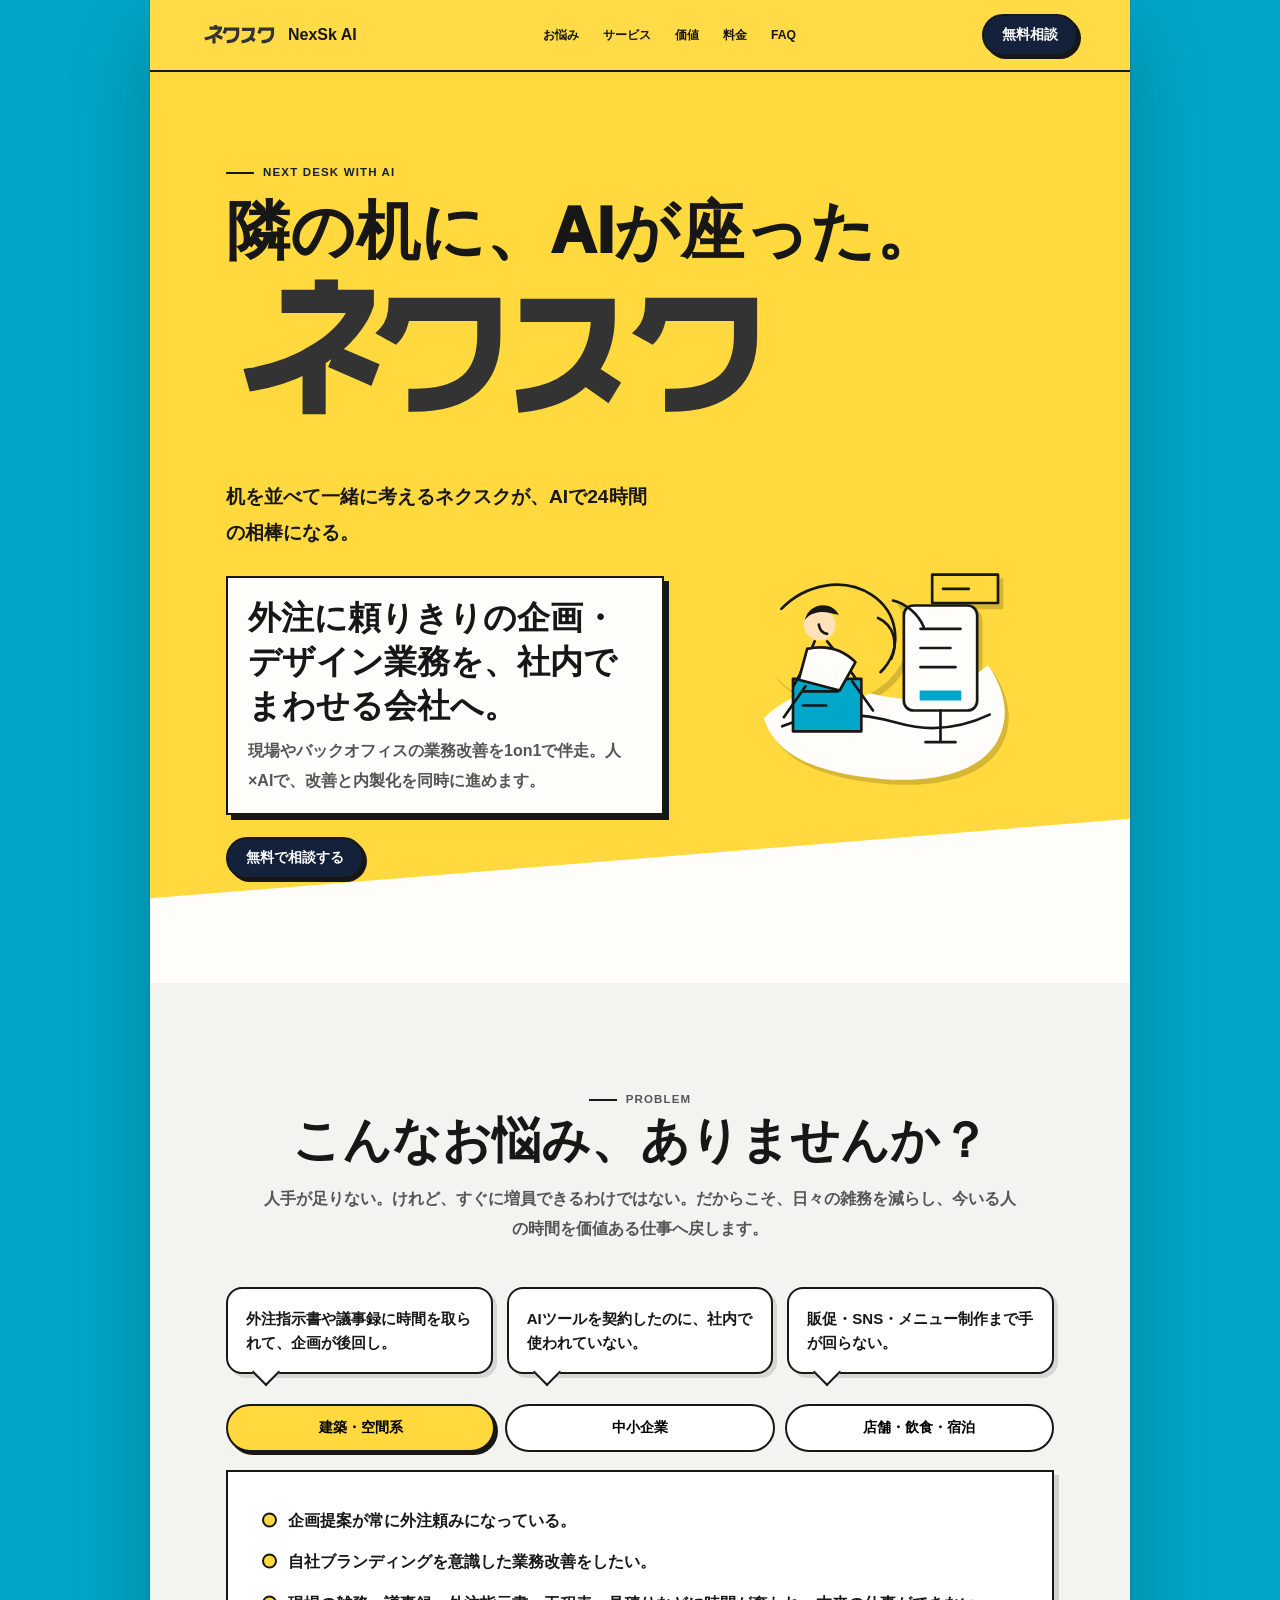
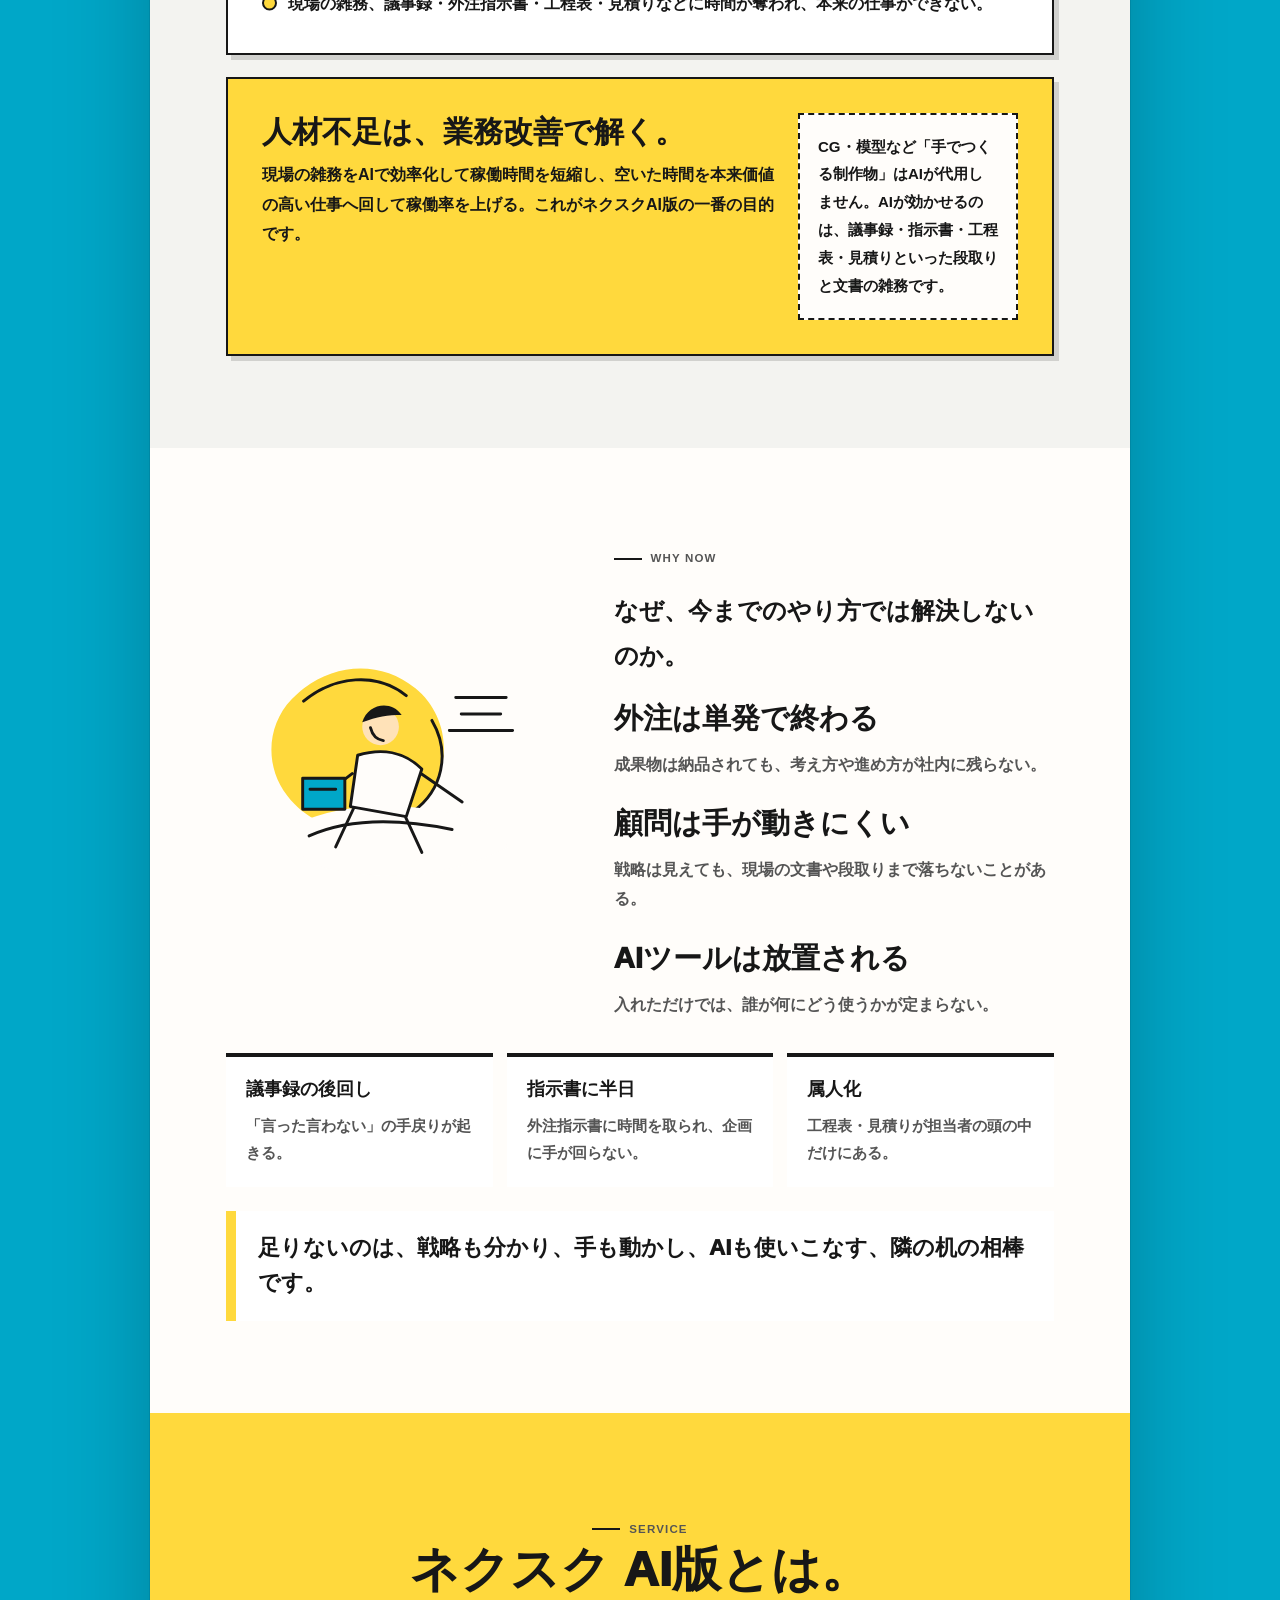
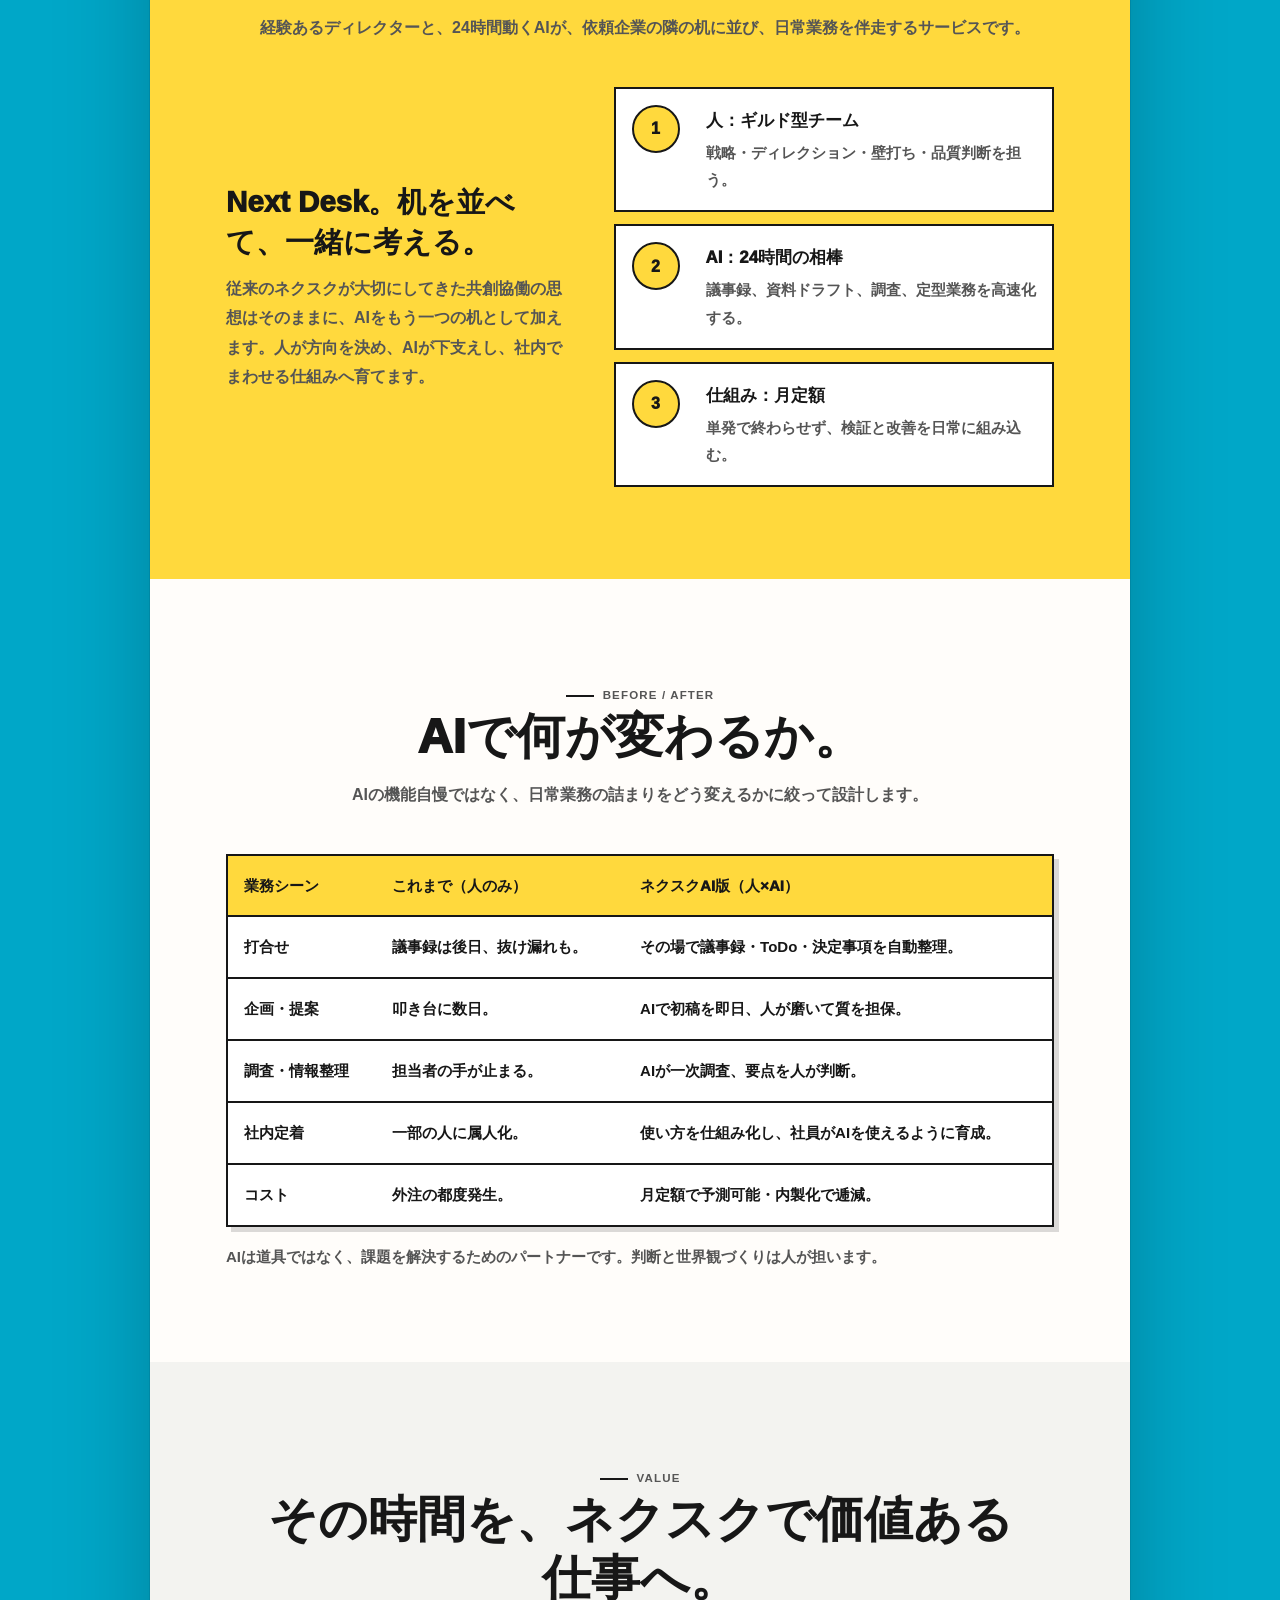
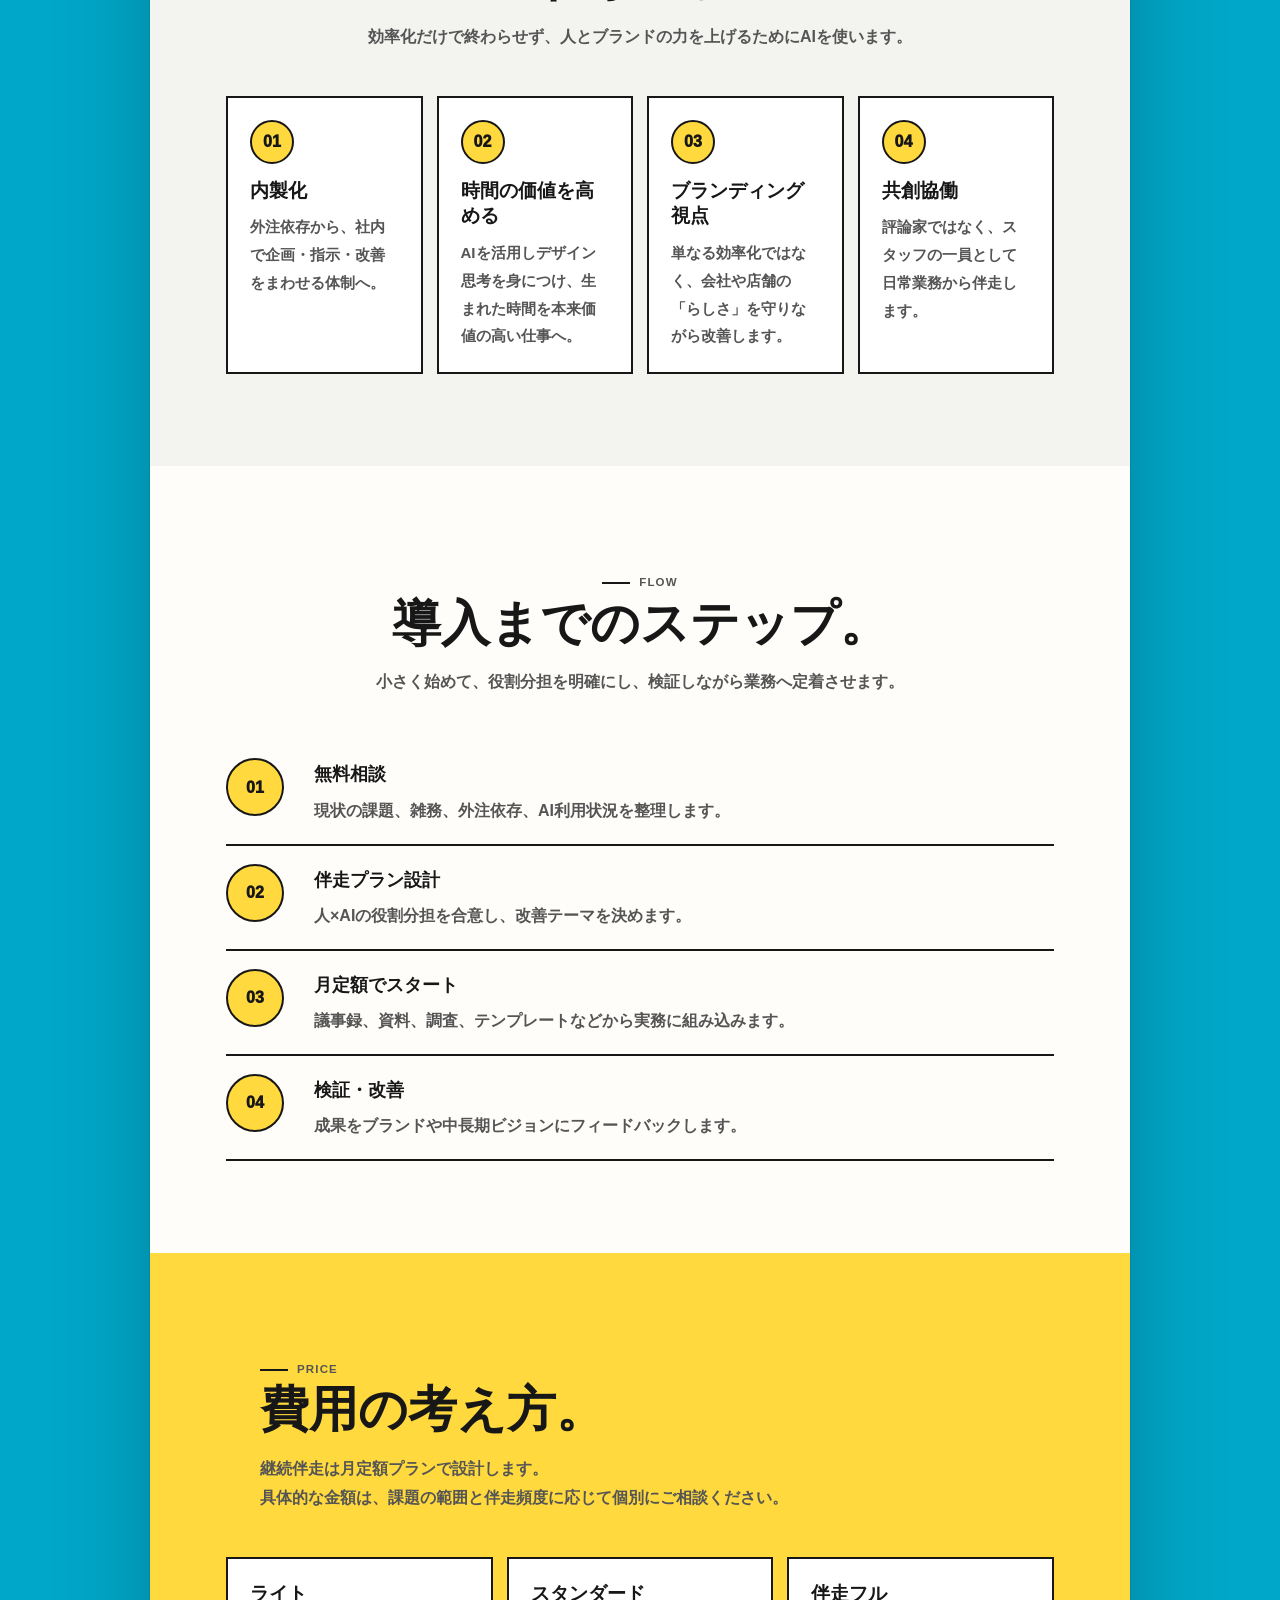
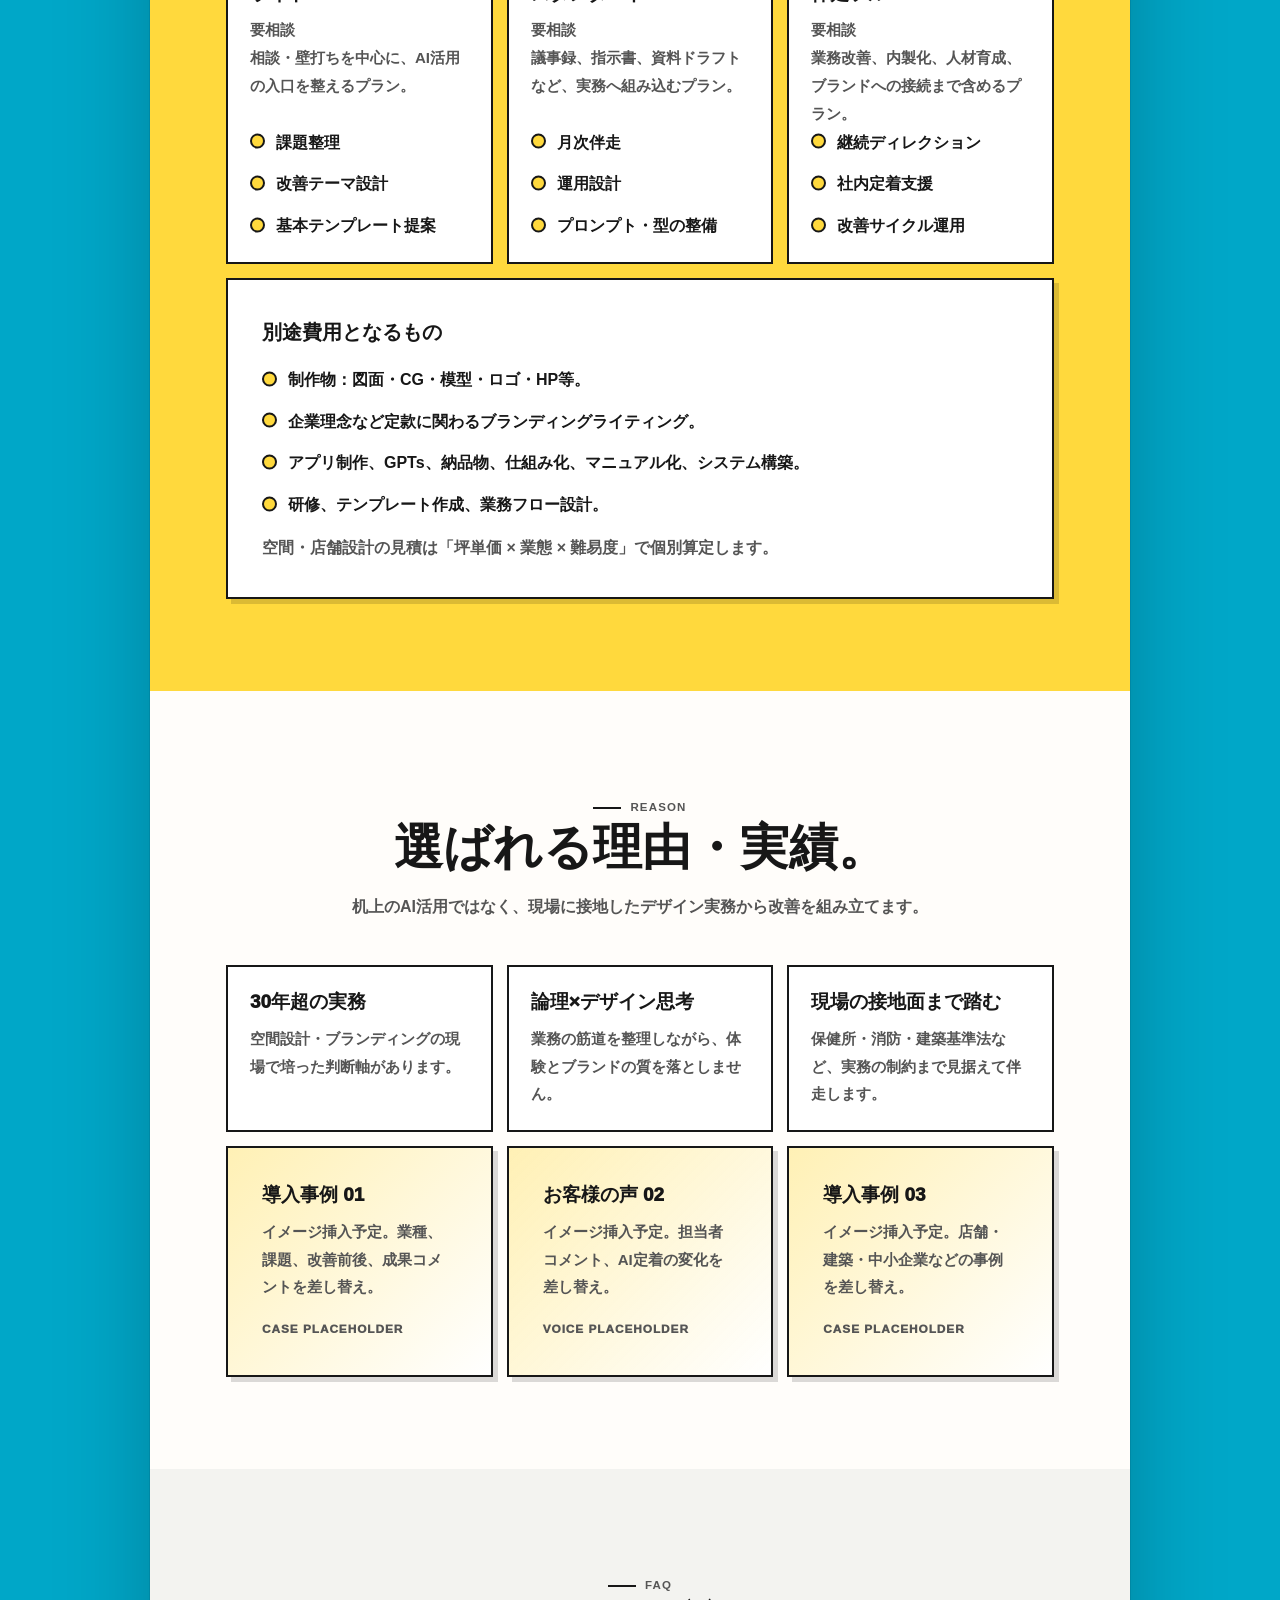
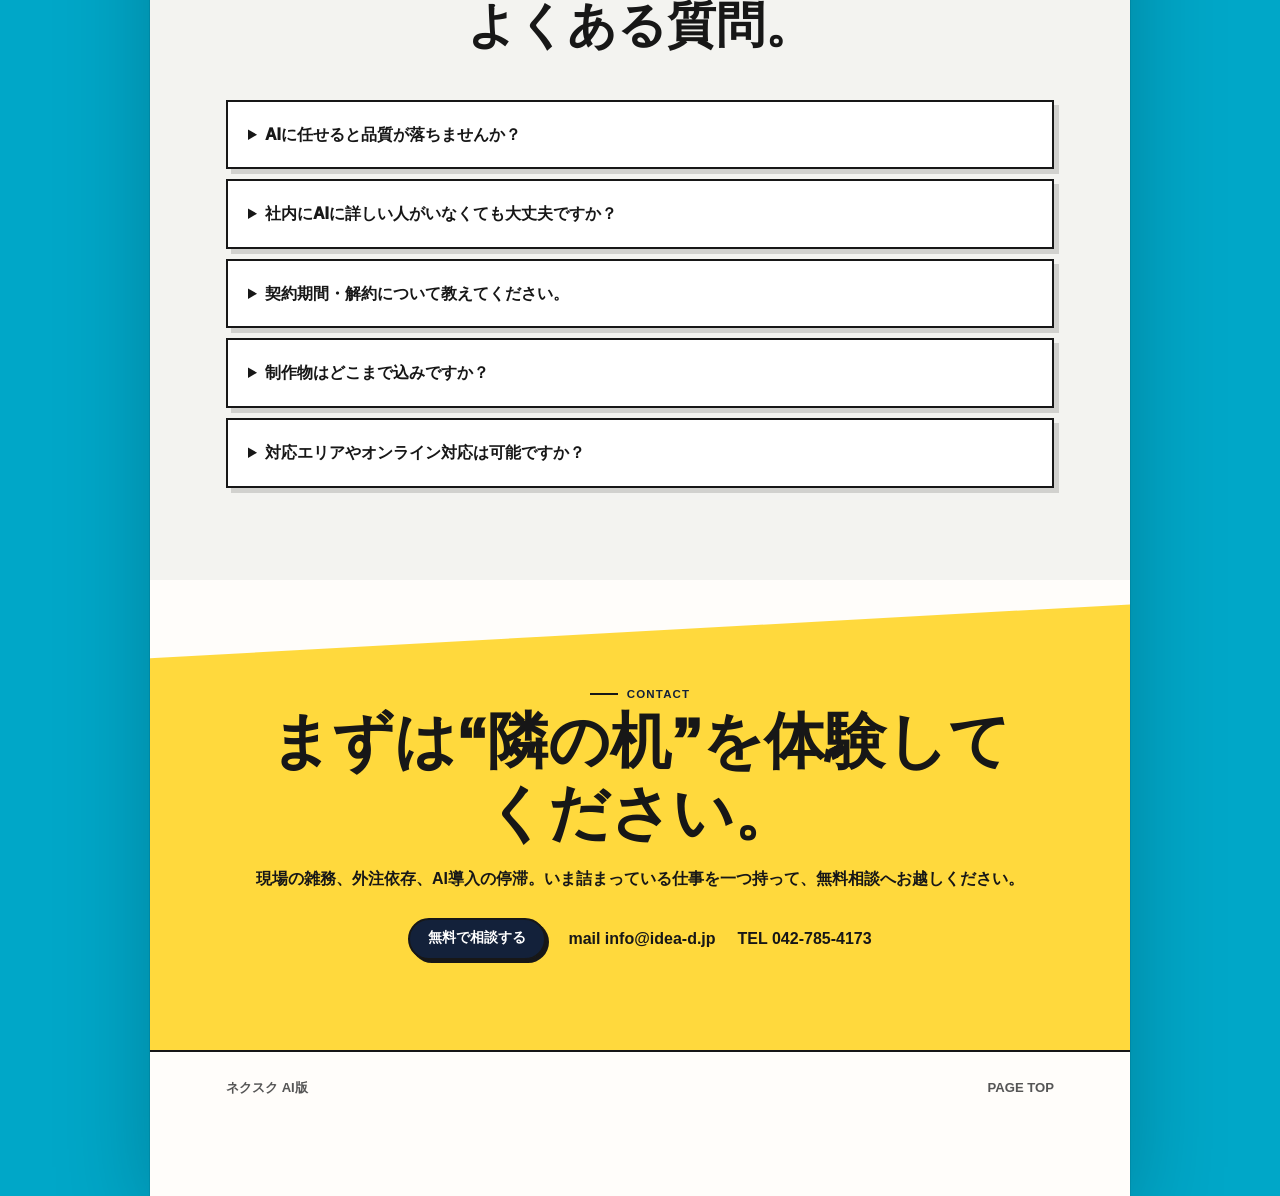
==== index.html @ 22acd58e "first commit" ====
<!doctype html>
<!--
  ネクスク AI版 LP
  Sections: HERO / PROBLEM / WHY / SERVICE / BEFORE AFTER / VALUE / FLOW / PRICE / REASON / FAQ / CTA
-->
<html lang="ja">
  <head>
    <meta charset="utf-8" />
    <meta name="viewport" content="width=device-width, initial-scale=1" />
    <title>ネクスク AI版 | 隣の机に、AIが座った。</title>
    <meta
      name="description"
      content="ネクスク AI版は、経験あるディレクターと24時間動くAIが隣の机に並び、人材不足を業務改善と内製化で解く伴走サービスです。"
    />
    <style>
      :root {
        --yellow: #ffd93d;
        --yellow-soft: #fff2a6;
        --blue: #00a7c8;
        --navy: #13213a;
        --ink: #171717;
        --muted: #555;
        --paper: #fffdfa;
        --gray: #f3f3f0;
        --line: #171717;
        --max: 980px;
      }

      * {
        box-sizing: border-box;
      }

      html {
        scroll-behavior: smooth;
      }

      body {
        margin: 0;
        color: var(--ink);
        background: var(--blue);
        font-family: "Helvetica Neue", Arial, "Hiragino Kaku Gothic ProN", "Hiragino Sans", "Yu Gothic", Meiryo, sans-serif;
        line-height: 1.85;
        letter-spacing: 0;
      }

      a {
        color: inherit;
        text-decoration: none;
      }

      button {
        font: inherit;
      }

      img,
      svg {
        display: block;
      }

      h1,
      h2,
      h3,
      p,
      li,
      th,
      td {
        overflow-wrap: anywhere;
      }

      .page {
        width: min(100%, var(--max));
        margin: 0 auto;
        background: var(--paper);
        box-shadow: 0 0 0 1px rgba(0, 0, 0, 0.08), 0 24px 90px rgba(0, 0, 0, 0.22);
      }

      .site-header {
        position: sticky;
        top: 0;
        z-index: 20;
        display: grid;
        grid-template-columns: auto 1fr auto;
        gap: 22px;
        align-items: center;
        min-height: 62px;
        padding: 14px clamp(18px, 5vw, 52px);
        background: rgba(255, 217, 61, 0.94);
        border-bottom: 2px solid var(--line);
      }

      .brand {
        display: inline-flex;
        align-items: center;
        gap: 10px;
        font-weight: 900;
        line-height: 1;
      }

      .brand-mark {
        display: block;
        width: 76px;
        height: 34px;
        overflow: hidden;
      }

      .brand-mark img {
        width: 100%;
        height: 100%;
        object-fit: cover;
        object-position: center;
      }

      .brand small {
        display: block;
        margin-top: 4px;
        font-size: 0.66rem;
        font-weight: 800;
      }

      .desktop-nav {
        display: flex;
        justify-content: center;
        gap: clamp(12px, 2.4vw, 24px);
        font-size: 0.76rem;
        font-weight: 800;
      }

      .nav-cta,
      .button {
        display: inline-flex;
        align-items: center;
        justify-content: center;
        min-height: 42px;
        padding: 0 18px;
        border: 2px solid var(--line);
        border-radius: 999px;
        background: var(--navy);
        color: #fff;
        font-size: 0.86rem;
        font-weight: 900;
        line-height: 1.2;
        box-shadow: 3px 3px 0 var(--line);
        transition: transform 0.18s ease, box-shadow 0.18s ease;
      }

      .button:hover,
      .nav-cta:hover {
        transform: translate(2px, 2px);
        box-shadow: 1px 1px 0 var(--line);
      }

      .button.yellow {
        background: var(--yellow);
        color: var(--ink);
      }

      .hero {
        position: relative;
        overflow: hidden;
        padding: clamp(42px, 7vw, 82px) clamp(22px, 6vw, 76px) clamp(64px, 9vw, 104px);
        background: var(--yellow);
      }

      .hero::after {
        position: absolute;
        inset: auto -8% -1px -8%;
        height: 23%;
        content: "";
        background: var(--paper);
        clip-path: polygon(0 62%, 100% 18%, 100% 100%, 0 100%);
      }

      .hero-grid {
        position: relative;
        z-index: 1;
        display: grid;
        grid-template-columns: minmax(0, 0.92fr) minmax(260px, 0.72fr);
        gap: clamp(24px, 5vw, 48px);
        align-items: center;
      }

      .hero-heading {
        position: relative;
        z-index: 1;
        margin-bottom: clamp(20px, 4vw, 34px);
      }

      .section-label {
        display: inline-flex;
        align-items: center;
        gap: 9px;
        margin: 0 0 14px;
        color: var(--navy);
        font-size: 0.72rem;
        font-weight: 900;
        letter-spacing: 0.1em;
        text-transform: uppercase;
      }

      .section-label::before {
        width: 28px;
        height: 2px;
        content: "";
        background: var(--line);
      }

      .hero h1 {
        margin: 0;
        font-size: clamp(2rem, 5.1vw, 4rem);
        line-height: 1.04;
        font-weight: 950;
        white-space: nowrap;
      }

      .hero-wordmark {
        display: block;
        width: min(72vw, 560px);
        aspect-ratio: 5 / 1.35;
        margin-top: 12px;
        overflow: hidden;
      }

      .hero-wordmark img {
        width: 100%;
        height: 100%;
        object-fit: cover;
        object-position: center;
      }

      .hero-copy {
        margin: 18px 0 0;
        font-size: clamp(1rem, 1.7vw, 1.2rem);
        font-weight: 800;
      }

      .hero-result {
        margin-top: 26px;
        padding: 18px 20px;
        border: 2px solid var(--line);
        background: var(--paper);
        box-shadow: 5px 5px 0 var(--line);
      }

      .hero-result h2 {
        margin: 0;
        font-size: clamp(1.32rem, 2.6vw, 2.1rem);
        line-height: 1.32;
        font-weight: 950;
      }

      .hero-result p {
        margin: 8px 0 0;
        color: var(--muted);
        font-weight: 800;
      }

      .hero-actions {
        display: flex;
        flex-wrap: wrap;
        gap: 12px;
        margin-top: 22px;
      }

      .illust {
        width: min(100%, 330px);
        margin: 0 auto;
      }

      .hero-visual {
        position: relative;
        display: grid;
        place-items: center;
        min-width: 0;
      }

      .hero-logo-panel {
        position: relative;
        z-index: 2;
        width: min(100%, 520px);
        margin: 0;
        overflow: hidden;
        border: 2px solid var(--line);
        background: #fff;
        box-shadow: 7px 7px 0 var(--line);
        transform: rotate(-1.6deg);
      }

      .hero-logo-panel img {
        width: 100%;
        height: auto;
      }

      .hero-logo-panel::after {
        position: absolute;
        right: 14px;
        bottom: 12px;
        content: "AI版";
        padding: 5px 12px;
        border: 2px solid var(--line);
        border-radius: 999px;
        background: var(--navy);
        color: #fff;
        font-size: clamp(0.74rem, 1.3vw, 0.92rem);
        font-weight: 950;
        line-height: 1;
        transform: rotate(2deg);
      }

      .hero-mini-illust {
        position: relative;
        z-index: 3;
        width: min(100%, 300px);
        margin: 0 auto;
        filter: drop-shadow(4px 5px 0 rgba(0, 0, 0, 0.16));
      }

      .illust .skin {
        fill: #ffe2b8;
      }

      .illust .blue {
        fill: var(--blue);
      }

      .illust .yellow {
        fill: var(--yellow);
      }

      .illust .paper {
        fill: var(--paper);
      }

      .illust .ink {
        fill: var(--ink);
      }

      .illust .line {
        fill: none;
        stroke: var(--ink);
        stroke-width: 3.2;
        stroke-linecap: round;
        stroke-linejoin: round;
      }

      .section {
        padding: clamp(54px, 8vw, 92px) clamp(22px, 6vw, 76px);
      }

      .section.gray {
        background: var(--gray);
      }

      .section.yellow-band {
        background: var(--yellow);
      }

      .section-head {
        max-width: 760px;
        margin: 0 auto clamp(28px, 4vw, 44px);
        text-align: center;
      }

      .section-head .section-label {
        justify-content: center;
      }

      .section-head h2 {
        margin: 0;
        font-size: clamp(1.82rem, 3.8vw, 3.2rem);
        line-height: 1.22;
        font-weight: 950;
      }

      .section-head p {
        margin: 14px 0 0;
        color: var(--muted);
        font-weight: 700;
      }

      .section-head.align-left {
        text-align: left;
      }

      .section-head.align-left .section-label {
        justify-content: flex-start;
      }

      .section-head .one-line {
        font-size: clamp(0.82rem, 1.58vw, 1rem);
        white-space: nowrap;
      }

      .bubble-grid {
        display: grid;
        grid-template-columns: repeat(3, minmax(0, 1fr));
        gap: 14px;
        max-width: 850px;
        margin: 0 auto 30px;
      }

      .bubble {
        position: relative;
        padding: 18px;
        border: 2px solid var(--line);
        border-radius: 16px;
        background: #fff;
        font-size: 0.94rem;
        font-weight: 800;
        line-height: 1.55;
        box-shadow: 4px 4px 0 rgba(0, 0, 0, 0.12);
      }

      .bubble::after {
        position: absolute;
        bottom: -10px;
        left: 28px;
        width: 18px;
        height: 18px;
        content: "";
        border-right: 2px solid var(--line);
        border-bottom: 2px solid var(--line);
        background: #fff;
        transform: rotate(45deg);
      }

      .tabs {
        display: grid;
        grid-template-columns: repeat(3, minmax(0, 1fr));
        gap: 10px;
        max-width: 850px;
        margin: 0 auto 18px;
      }

      .tab-button {
        min-height: 48px;
        padding: 8px 12px;
        border: 2px solid var(--line);
        border-radius: 999px;
        background: #fff;
        cursor: pointer;
        font-size: 0.9rem;
        font-weight: 900;
      }

      .tab-button[aria-selected="true"] {
        background: var(--yellow);
        box-shadow: 3px 3px 0 var(--line);
      }

      .tab-panel {
        display: none;
        max-width: 850px;
        margin: 0 auto;
      }

      .tab-panel.is-active {
        display: block;
      }

      .list-card,
      .message-card,
      .table-card,
      .price-box,
      .faq-list details,
      .placeholder {
        border: 2px solid var(--line);
        background: #fff;
        box-shadow: 5px 5px 0 rgba(0, 0, 0, 0.14);
      }

      .list-card,
      .message-card,
      .price-box,
      .placeholder {
        padding: clamp(20px, 4vw, 34px);
      }

      .list-card ul,
      .check-list,
      .plain-list {
        margin: 0;
        padding: 0;
        list-style: none;
      }

      .list-card li,
      .check-list li,
      .plain-list li {
        position: relative;
        padding-left: 26px;
        font-weight: 700;
      }

      .list-card li + li,
      .check-list li + li,
      .plain-list li + li {
        margin-top: 12px;
      }

      .list-card li::before,
      .check-list li::before,
      .plain-list li::before {
        position: absolute;
        left: 0;
        top: 0.86em;
        width: 11px;
        height: 11px;
        content: "";
        border: 2px solid var(--line);
        border-radius: 50%;
        background: var(--yellow);
        transform: translateY(-50%);
      }

      .message-card {
        display: grid;
        grid-template-columns: minmax(0, 1fr) minmax(220px, 0.42fr);
        gap: 24px;
        max-width: 850px;
        margin: 22px auto 0;
        background: var(--yellow);
      }

      .message-card h3 {
        margin: 0;
        font-size: clamp(1.25rem, 2.35vw, 2.08rem);
        line-height: 1.25;
        font-weight: 950;
        white-space: nowrap;
      }

      .message-card p {
        margin: 10px 0 0;
        font-weight: 800;
      }

      .boundary {
        padding: 18px;
        border: 2px dashed var(--line);
        background: var(--paper);
        font-size: 0.94rem;
        font-weight: 800;
      }

      .two-col {
        display: grid;
        grid-template-columns: minmax(0, 0.78fr) minmax(0, 1fr);
        gap: clamp(22px, 4vw, 44px);
        max-width: 850px;
        margin: 0 auto;
        align-items: center;
      }

      .text-block h3 {
        margin: 0 0 12px;
        font-size: clamp(1.28rem, 2.3vw, 1.88rem);
        line-height: 1.35;
        font-weight: 950;
      }

      .text-block p {
        margin: 0;
        color: var(--muted);
        font-weight: 700;
      }

      .text-block p + h3 {
        margin-top: 24px;
      }

      .mini-grid {
        display: grid;
        grid-template-columns: repeat(3, minmax(0, 1fr));
        gap: 14px;
        max-width: 850px;
        margin: 0 auto;
      }

      .mini-card {
        padding: 20px;
        border-top: 4px solid var(--line);
        background: #fff;
      }

      .mini-card h3 {
        margin: 0 0 10px;
        font-size: 1.12rem;
        line-height: 1.35;
        font-weight: 950;
      }

      .mini-card p {
        margin: 0;
        color: var(--muted);
        font-size: 0.94rem;
        font-weight: 700;
      }

      .conclusion {
        max-width: 850px;
        margin: 24px auto 0;
        padding: 20px 22px;
        border-left: 10px solid var(--yellow);
        background: #fff;
        font-size: clamp(1.1rem, 2vw, 1.4rem);
        font-weight: 950;
        line-height: 1.55;
      }

      .layer-stack {
        display: grid;
        gap: 12px;
      }

      .layer {
        display: grid;
        grid-template-columns: 58px 1fr;
        gap: 16px;
        align-items: start;
        padding: 16px;
        border: 2px solid var(--line);
        background: #fff;
      }

      .layer-number {
        display: grid;
        width: 48px;
        height: 48px;
        place-items: center;
        border: 2px solid var(--line);
        border-radius: 50%;
        background: var(--yellow);
        font-weight: 950;
      }

      .layer h3 {
        margin: 0;
        font-size: 1.05rem;
        font-weight: 950;
      }

      .layer p {
        margin: 4px 0 0;
        color: var(--muted);
        font-size: 0.92rem;
        font-weight: 700;
      }

      .table-card {
        max-width: 900px;
        margin: 0 auto;
        overflow-x: auto;
      }

      table {
        width: 100%;
        min-width: 760px;
        border-collapse: collapse;
        background: #fff;
      }

      th,
      td {
        padding: 16px;
        border-bottom: 2px solid var(--line);
        text-align: left;
        vertical-align: top;
        font-size: 0.94rem;
      }

      th {
        background: var(--yellow);
        font-weight: 950;
      }

      td {
        font-weight: 700;
      }

      tr:last-child td {
        border-bottom: 0;
      }

      td:first-child {
        width: 18%;
        font-weight: 950;
      }

      .note {
        max-width: 850px;
        margin: 16px auto 0;
        color: var(--muted);
        font-size: 0.94rem;
        font-weight: 700;
      }

      .value-grid,
      .plan-grid,
      .reason-grid,
      .voice-grid {
        display: grid;
        grid-template-columns: repeat(3, minmax(0, 1fr));
        gap: 14px;
        max-width: 900px;
        margin: 0 auto;
      }

      .value-grid {
        grid-template-columns: repeat(4, minmax(0, 1fr));
      }

      .feature-card,
      .plan,
      .reason-card {
        padding: 22px;
        border: 2px solid var(--line);
        background: #fff;
      }

      .feature-icon {
        display: grid;
        width: 44px;
        height: 44px;
        margin-bottom: 14px;
        place-items: center;
        border: 2px solid var(--line);
        border-radius: 50%;
        background: var(--yellow);
        font-weight: 950;
      }

      .feature-card h3,
      .plan h3,
      .reason-card h3,
      .placeholder h3 {
        margin: 0 0 10px;
        font-size: 1.18rem;
        line-height: 1.35;
        font-weight: 950;
      }

      .feature-card p,
      .plan p,
      .reason-card p,
      .placeholder p {
        margin: 0;
        color: var(--muted);
        font-size: 0.94rem;
        font-weight: 700;
      }

      .flow {
        max-width: 850px;
        margin: 0 auto;
        counter-reset: step;
      }

      .flow-step {
        position: relative;
        display: grid;
        grid-template-columns: 72px 1fr;
        gap: 16px;
        padding: 18px 0;
        border-bottom: 2px solid var(--line);
      }

      .flow-step::before {
        counter-increment: step;
        content: "0" counter(step);
        display: grid;
        width: 54px;
        height: 54px;
        place-items: center;
        border: 2px solid var(--line);
        border-radius: 50%;
        background: var(--yellow);
        font-weight: 950;
      }

      .flow-step h3 {
        margin: 0 0 5px;
        font-size: 1.1rem;
        font-weight: 950;
      }

      .flow-step p {
        margin: 0;
        color: var(--muted);
        font-weight: 700;
      }

      .plan {
        display: flex;
        flex-direction: column;
        min-height: 260px;
      }

      .price {
        margin: 8px 0 14px;
        color: var(--navy);
        font-size: 1.66rem;
        font-weight: 950;
      }

      .plan ul {
        margin-top: auto;
      }

      .price-box {
        max-width: 900px;
        margin: 14px auto 0;
      }

      .price-box h3 {
        margin: 0 0 14px;
        font-size: 1.24rem;
        font-weight: 950;
      }

      .price-box p {
        margin: 14px 0 0;
        color: var(--muted);
        font-weight: 700;
      }

      .placeholder {
        min-height: 196px;
        background:
          linear-gradient(135deg, rgba(255, 217, 61, 0.38), rgba(255, 255, 255, 0.2)),
          #fff;
      }

      .placeholder small {
        display: block;
        margin-top: 18px;
        color: var(--muted);
        font-size: 0.74rem;
        font-weight: 950;
        letter-spacing: 0.08em;
      }

      .faq-list {
        display: grid;
        gap: 10px;
        max-width: 850px;
        margin: 0 auto;
      }

      summary {
        cursor: pointer;
        padding: 18px 20px;
        font-weight: 950;
      }

      details p {
        margin: 0;
        padding: 0 20px 20px;
        color: var(--muted);
        font-weight: 700;
      }

      .final-cta {
        position: relative;
        overflow: hidden;
        padding: clamp(58px, 8vw, 90px) clamp(22px, 6vw, 76px);
        background: var(--yellow);
        text-align: center;
      }

      .final-cta::before {
        position: absolute;
        inset: 0 0 auto;
        height: 22%;
        content: "";
        background: var(--paper);
        clip-path: polygon(0 0, 100% 0, 100% 24%, 0 76%);
      }

      .final-inner {
        position: relative;
        z-index: 1;
        max-width: 780px;
        margin: 0 auto;
      }

      .final-cta h2 {
        margin: 0;
        font-size: clamp(2rem, 4.8vw, 4rem);
        line-height: 1.18;
        font-weight: 950;
      }

      .final-cta p {
        margin: 14px 0 0;
        font-weight: 800;
      }

      .contact-row {
        display: flex;
        flex-wrap: wrap;
        gap: 12px 22px;
        justify-content: center;
        align-items: center;
        margin-top: 24px;
        font-weight: 900;
      }

      footer {
        display: flex;
        justify-content: space-between;
        gap: 18px;
        padding: 24px clamp(22px, 6vw, 76px) 96px;
        background: var(--paper);
        border-top: 2px solid var(--line);
        color: var(--muted);
        font-size: 0.82rem;
        font-weight: 800;
      }

      .mobile-cta {
        position: fixed;
        inset: auto 12px 12px;
        z-index: 30;
        display: none;
      }

      .mobile-cta .button {
        width: min(100%, 480px);
        margin: 0 auto;
      }

      .fade-in {
        opacity: 0;
        transform: translateY(18px);
        transition: opacity 0.65s ease, transform 0.65s ease;
      }

      .fade-in.is-visible {
        opacity: 1;
        transform: translateY(0);
      }

      @media (max-width: 820px) {
        .page {
          width: 100%;
        }

        .site-header {
          grid-template-columns: auto auto;
        }

        .desktop-nav {
          display: none;
        }

        .hero-grid,
        .two-col,
        .message-card {
          grid-template-columns: 1fr;
        }

        .hero h1 {
          font-size: clamp(1.5rem, 6.4vw, 3.4rem);
        }

        .bubble-grid,
        .mini-grid,
        .value-grid,
        .plan-grid,
        .reason-grid,
        .voice-grid {
          grid-template-columns: 1fr;
        }

        .tabs {
          grid-template-columns: 1fr;
        }
      }

      @media (max-width: 560px) {
        body {
          padding-bottom: 72px;
        }

        .site-header {
          min-height: 58px;
          padding: 12px 14px;
        }

        .brand small,
        .nav-cta {
          display: none;
        }

        .hero {
          padding-top: 28px;
        }

        .hero-result {
          padding: 16px;
          box-shadow: 3px 3px 0 var(--line);
        }

        .hero-logo-panel {
          width: min(100%, 460px);
          margin-top: 8px;
          box-shadow: 4px 4px 0 var(--line);
        }

        .hero-mini-illust {
          width: min(72%, 230px);
          margin-top: 8px;
        }

        .section-head {
          text-align: left;
        }

        .section-head .section-label {
          justify-content: flex-start;
        }

        .flow-step {
          grid-template-columns: 54px 1fr;
        }

        .flow-step::before {
          width: 44px;
          height: 44px;
          font-size: 0.82rem;
        }

        footer {
          display: block;
        }

        .mobile-cta {
          display: grid;
          place-items: center;
        }
      }
    </style>
  </head>
  <body>
    <div class="page">
      <header class="site-header" data-header>
        <a class="brand" href="#top" aria-label="ネクスク AI版 トップへ">
          <span class="brand-mark">
            <img src="assets/nexsk-logo.svg" alt="ネクスク" />
          </span>
          <span>
            NexSk AI
          </span>
        </a>
        <nav class="desktop-nav" aria-label="主要メニュー">
          <a href="#problem">お悩み</a>
          <a href="#service">サービス</a>
          <a href="#value">価値</a>
          <a href="#price">料金</a>
          <a href="#faq">FAQ</a>
        </nav>
        <a class="nav-cta" href="mailto:info@idea-d.jp?subject=ネクスクAI版の無料相談">無料相談</a>
      </header>

      <main id="top">
        <section class="hero" aria-labelledby="hero-title">
          <div class="hero-heading">
            <p class="section-label">Next Desk with AI</p>
            <h1 id="hero-title">隣の机に、AIが座った。</h1>
            <span class="hero-wordmark">
              <img src="assets/nexsk-logo.svg" alt="ネクスク" />
            </span>
          </div>
          <div class="hero-grid">
            <div>
              <p class="hero-copy">机を並べて一緒に考えるネクスクが、AIで24時間の相棒になる。</p>
              <div class="hero-result">
                <h2>外注に頼りきりの企画・デザイン業務を、社内でまわせる会社へ。</h2>
                <p>現場やバックオフィスの業務改善を1on1で伴走。人×AIで、改善と内製化を同時に進めます。</p>
              </div>
              <div class="hero-actions">
                <a class="button" href="mailto:info@idea-d.jp?subject=ネクスクAI版の無料相談">無料で相談する</a>
              </div>
            </div>
            <div class="hero-visual" aria-label="ネクスクロゴと人とAIが隣の机で働くイメージ">
              <svg class="illust hero-mini-illust" viewBox="0 0 360 330" role="img" aria-label="人とAIが机を並べているイラスト">
                <path class="paper" d="M37 222c36-33 72-42 130-29 58 14 88 4 139-34 20 28 27 61 12 89-24 45-92 54-159 45-63-8-109-28-122-71Z" />
                <path class="line" d="M59 232c43-18 90-18 139-4 38 11 74 7 110-10" />
                <path class="yellow" d="M44 96c30-41 85-61 129-34 40 25 48 75 19 109-35 41-102 42-140 3-21-21-25-54-8-78Z" />
                <path class="line" d="M58 91c28-29 74-39 108-17 34 22 38 67 11 93" />
                <path class="blue" d="M72 175h82v63H72z" />
                <path class="line" d="M72 175h82v63H72zM84 190h42M84 207h28" />
                <circle class="skin" cx="104" cy="110" r="19" />
                <path class="ink" d="M86 105c5-22 32-24 41-7-10-1-18-5-28-2-8 2-11 6-13 9Z" />
                <path class="line" d="M98 130c-7 18-15 36-25 53M113 130c12 14 23 28 34 44M87 184l-26 37M143 178l25 35" />
                <path class="paper" d="M89 139c23-5 42 0 58 16l-19 34-49-13 10-37Z" />
                <path class="line" d="M89 139c23-5 42 0 58 16l-19 34-49-13 10-37ZM103 110c1 6 4 10 10 11" />
                <rect class="paper" x="205" y="87" width="88" height="126" rx="12" />
                <path class="line" d="M217 87h64c7 0 12 5 12 12v102c0 7-5 12-12 12h-64c-7 0-12-5-12-12V99c0-7 5-12 12-12ZM225 115h48M225 138h36M225 161h42" />
                <path class="blue" d="M224 189h50v12h-50z" />
                <path class="line" d="M249 213v38M231 251h36" />
                <path class="yellow" d="M239 50h79v34h-79z" />
                <path class="line" d="M239 50h79v34h-79zM252 67h31" />
                <path class="line" d="M174 102c20 9 24 31 16 49M192 81c16 4 30 16 37 32" />
              </svg>
            </div>
          </div>
        </section>

        <section class="section gray fade-in" id="problem" aria-labelledby="problem-title">
          <div class="section-head">
            <p class="section-label">Problem</p>
            <h2 id="problem-title">こんなお悩み、ありませんか？</h2>
            <p>人手が足りない。けれど、すぐに増員できるわけではない。だからこそ、日々の雑務を減らし、今いる人の時間を価値ある仕事へ戻します。</p>
          </div>

          <div class="bubble-grid">
            <div class="bubble">外注指示書や議事録に時間を取られて、企画が後回し。</div>
            <div class="bubble">AIツールを契約したのに、社内で使われていない。</div>
            <div class="bubble">販促・SNS・メニュー制作まで手が回らない。</div>
          </div>

          <div class="tabs" role="tablist" aria-label="課題カテゴリ">
            <button class="tab-button" id="tab-architecture" role="tab" aria-selected="true" aria-controls="panel-architecture" type="button">建築・空間系</button>
            <button class="tab-button" id="tab-smb" role="tab" aria-selected="false" aria-controls="panel-smb" type="button">中小企業</button>
            <button class="tab-button" id="tab-store" role="tab" aria-selected="false" aria-controls="panel-store" type="button">店舗・飲食・宿泊</button>
          </div>

          <div class="tab-panel is-active" id="panel-architecture" role="tabpanel" aria-labelledby="tab-architecture">
            <div class="list-card">
              <ul>
                <li>企画提案が常に外注頼みになっている。</li>
                <li>自社ブランディングを意識した業務改善をしたい。</li>
                <li>現場の雑務、議事録・外注指示書・工程表・見積りなどに時間が奪われ、本来の仕事ができない。</li>
              </ul>
            </div>
          </div>

          <div class="tab-panel" id="panel-smb" role="tabpanel" aria-labelledby="tab-smb">
            <div class="list-card">
              <ul>
                <li>ツールは契約したが、社内に定着しない。</li>
                <li>何から自動化すべきか分からない。</li>
                <li>属人化した業務をAIで内製化したい。</li>
              </ul>
            </div>
          </div>

          <div class="tab-panel" id="panel-store" role="tabpanel" aria-labelledby="tab-store">
            <div class="list-card">
              <ul>
                <li>販促・SNS・メニュー・接客ツールを作る手が足りない。</li>
                <li>新業態や多店舗展開のディレクションを継続的に相談したい。</li>
                <li>現場運営とブランドづくりをつなぐ人材が不足している。</li>
              </ul>
            </div>
          </div>

          <div class="message-card">
            <div>
              <h3>人材不足は、業務改善で解く。</h3>
              <p>現場の雑務をAIで効率化して稼働時間を短縮し、空いた時間を本来価値の高い仕事へ回して稼働率を上げる。これがネクスクAI版の一番の目的です。</p>
            </div>
            <div class="boundary">
              CG・模型など「手でつくる制作物」はAIが代用しません。AIが効かせるのは、議事録・指示書・工程表・見積りといった段取りと文書の雑務です。
            </div>
          </div>
        </section>

        <section class="section fade-in" id="why" aria-labelledby="why-title">
          <div class="two-col">
            <svg class="illust" viewBox="0 0 360 310" aria-label="課題に悩む人物のイラスト">
              <path class="yellow" d="M64 68c38-40 95-45 135-12 39 32 42 91 5 128-41 42-111 34-145-11-25-33-22-77 5-105Z" />
              <path class="line" d="M77 70c34-28 80-32 112-6M217 91c21 36 11 76-20 99" />
              <path class="paper" d="M68 204c54-24 120-26 196-6 16 4 29 15 36 31-56 29-121 39-191 25-33-7-47-23-41-50Z" />
              <path class="line" d="M83 217c40-18 93-20 156-7" />
              <circle class="skin" cx="161" cy="98" r="20" />
              <path class="ink" d="M141 93c6-20 31-25 43-8-15 0-27 2-43 8Z" />
              <path class="paper" d="M136 129c26-8 51-4 70 15l-17 52-61-11 8-56Z" />
              <path class="line" d="M136 129c26-8 51-4 70 15l-17 52-61-11 8-56ZM150 99c2 8 7 13 14 14M130 149l-42 32M205 149l45 31M132 186l-20 43M188 196l18 39" />
              <path class="line" d="M243 66h55M249 84h43M236 102h69" />
              <path class="blue" d="M76 154h46v34H76z" />
              <path class="line" d="M76 154h46v34H76zM84 166h28" />
            </svg>
            <div class="text-block">
              <p class="section-label">Why Now</p>
              <h2 id="why-title">なぜ、今までのやり方では解決しないのか。</h2>
              <h3>外注は単発で終わる</h3>
              <p>成果物は納品されても、考え方や進め方が社内に残らない。</p>
              <h3>顧問は手が動きにくい</h3>
              <p>戦略は見えても、現場の文書や段取りまで落ちないことがある。</p>
              <h3>AIツールは放置される</h3>
              <p>入れただけでは、誰が何にどう使うかが定まらない。</p>
            </div>
          </div>

          <div class="mini-grid" style="margin-top: 34px;">
            <article class="mini-card">
              <h3>議事録の後回し</h3>
              <p>「言った言わない」の手戻りが起きる。</p>
            </article>
            <article class="mini-card">
              <h3>指示書に半日</h3>
              <p>外注指示書に時間を取られ、企画に手が回らない。</p>
            </article>
            <article class="mini-card">
              <h3>属人化</h3>
              <p>工程表・見積りが担当者の頭の中だけにある。</p>
            </article>
          </div>

          <p class="conclusion">足りないのは、戦略も分かり、手も動かし、AIも使いこなす、隣の机の相棒です。</p>
        </section>

        <section class="section yellow-band fade-in" id="service" aria-labelledby="service-title">
          <div class="section-head">
            <p class="section-label">Service</p>
            <h2 id="service-title">ネクスク AI版とは。</h2>
            <p class="one-line">経験あるディレクターと、24時間動くAIが、依頼企業の隣の机に並び、日常業務を伴走するサービスです。</p>
          </div>

          <div class="two-col">
            <div class="text-block">
              <h3>Next Desk。机を並べて、一緒に考える。</h3>
              <p>従来のネクスクが大切にしてきた共創協働の思想はそのままに、AIをもう一つの机として加えます。人が方向を決め、AIが下支えし、社内でまわせる仕組みへ育てます。</p>
            </div>
            <div class="layer-stack" aria-label="3レイヤー図解">
              <div class="layer">
                <span class="layer-number">1</span>
                <div>
                  <h3>人：ギルド型チーム</h3>
                  <p>戦略・ディレクション・壁打ち・品質判断を担う。</p>
                </div>
              </div>
              <div class="layer">
                <span class="layer-number">2</span>
                <div>
                  <h3>AI：24時間の相棒</h3>
                  <p>議事録、資料ドラフト、調査、定型業務を高速化する。</p>
                </div>
              </div>
              <div class="layer">
                <span class="layer-number">3</span>
                <div>
                  <h3>仕組み：月定額</h3>
                  <p>単発で終わらせず、検証と改善を日常に組み込む。</p>
                </div>
              </div>
            </div>
          </div>
        </section>

        <section class="section fade-in" id="change" aria-labelledby="change-title">
          <div class="section-head">
            <p class="section-label">Before / After</p>
            <h2 id="change-title">AIで何が変わるか。</h2>
            <p>AIの機能自慢ではなく、日常業務の詰まりをどう変えるかに絞って設計します。</p>
          </div>

          <div class="table-card">
            <table>
              <thead>
                <tr>
                  <th>業務シーン</th>
                  <th>これまで（人のみ）</th>
                  <th>ネクスクAI版（人×AI）</th>
                </tr>
              </thead>
              <tbody>
                <tr>
                  <td>打合せ</td>
                  <td>議事録は後日、抜け漏れも。</td>
                  <td>その場で議事録・ToDo・決定事項を自動整理。</td>
                </tr>
                <tr>
                  <td>企画・提案</td>
                  <td>叩き台に数日。</td>
                  <td>AIで初稿を即日、人が磨いて質を担保。</td>
                </tr>
                <tr>
                  <td>調査・情報整理</td>
                  <td>担当者の手が止まる。</td>
                  <td>AIが一次調査、要点を人が判断。</td>
                </tr>
                <tr>
                  <td>社内定着</td>
                  <td>一部の人に属人化。</td>
                  <td>使い方を仕組み化し、社員がAIを使えるように育成。</td>
                </tr>
                <tr>
                  <td>コスト</td>
                  <td>外注の都度発生。</td>
                  <td>月定額で予測可能・内製化で逓減。</td>
                </tr>
              </tbody>
            </table>
          </div>
          <p class="note">AIは道具ではなく、課題を解決するためのパートナーです。判断と世界観づくりは人が担います。</p>
        </section>

        <section class="section gray fade-in" id="value" aria-labelledby="value-title">
          <div class="section-head">
            <p class="section-label">Value</p>
            <h2 id="value-title">その時間を、ネクスクで価値ある仕事へ。</h2>
            <p>効率化だけで終わらせず、人とブランドの力を上げるためにAIを使います。</p>
          </div>

          <div class="value-grid">
            <article class="feature-card">
              <span class="feature-icon">01</span>
              <h3>内製化</h3>
              <p>外注依存から、社内で企画・指示・改善をまわせる体制へ。</p>
            </article>
            <article class="feature-card">
              <span class="feature-icon">02</span>
              <h3>時間の価値を高める</h3>
              <p>AIを活用しデザイン思考を身につけ、生まれた時間を本来価値の高い仕事へ。</p>
            </article>
            <article class="feature-card">
              <span class="feature-icon">03</span>
              <h3>ブランディング視点</h3>
              <p>単なる効率化ではなく、会社や店舗の「らしさ」を守りながら改善します。</p>
            </article>
            <article class="feature-card">
              <span class="feature-icon">04</span>
              <h3>共創協働</h3>
              <p>評論家ではなく、スタッフの一員として日常業務から伴走します。</p>
            </article>
          </div>
        </section>

        <section class="section fade-in" id="flow" aria-labelledby="flow-title">
          <div class="section-head">
            <p class="section-label">Flow</p>
            <h2 id="flow-title">導入までのステップ。</h2>
            <p>小さく始めて、役割分担を明確にし、検証しながら業務へ定着させます。</p>
          </div>

          <div class="flow">
            <article class="flow-step">
              <div>
                <h3>無料相談</h3>
                <p>現状の課題、雑務、外注依存、AI利用状況を整理します。</p>
              </div>
            </article>
            <article class="flow-step">
              <div>
                <h3>伴走プラン設計</h3>
                <p>人×AIの役割分担を合意し、改善テーマを決めます。</p>
              </div>
            </article>
            <article class="flow-step">
              <div>
                <h3>月定額でスタート</h3>
                <p>議事録、資料、調査、テンプレートなどから実務に組み込みます。</p>
              </div>
            </article>
            <article class="flow-step">
              <div>
                <h3>検証・改善</h3>
                <p>成果をブランドや中長期ビジョンにフィードバックします。</p>
              </div>
            </article>
          </div>
        </section>

        <section class="section yellow-band fade-in" id="price" aria-labelledby="price-title">
          <div class="section-head align-left">
            <p class="section-label">Price</p>
            <h2 id="price-title">費用の考え方。</h2>
            <p>継続伴走は月定額プランで設計します。<br />具体的な金額は、課題の範囲と伴走頻度に応じて個別にご相談ください。</p>
          </div>

          <div class="plan-grid">
            <article class="plan">
              <h3>ライト</h3>
              <p class="price">要相談</p>
              <p>相談・壁打ちを中心に、AI活用の入口を整えるプラン。</p>
              <ul class="plain-list">
                <li>課題整理</li>
                <li>改善テーマ設計</li>
                <li>基本テンプレート提案</li>
              </ul>
            </article>
            <article class="plan">
              <h3>スタンダード</h3>
              <p class="price">要相談</p>
              <p>議事録、指示書、資料ドラフトなど、実務へ組み込むプラン。</p>
              <ul class="plain-list">
                <li>月次伴走</li>
                <li>運用設計</li>
                <li>プロンプト・型の整備</li>
              </ul>
            </article>
            <article class="plan">
              <h3>伴走フル</h3>
              <p class="price">要相談</p>
              <p>業務改善、内製化、人材育成、ブランドへの接続まで含めるプラン。</p>
              <ul class="plain-list">
                <li>継続ディレクション</li>
                <li>社内定着支援</li>
                <li>改善サイクル運用</li>
              </ul>
            </article>
          </div>

          <div class="price-box">
            <h3>別途費用となるもの</h3>
            <ul class="check-list">
              <li>制作物：図面・CG・模型・ロゴ・HP等。</li>
              <li>企業理念など定款に関わるブランディングライティング。</li>
              <li>アプリ制作、GPTs、納品物、仕組み化、マニュアル化、システム構築。</li>
              <li>研修、テンプレート作成、業務フロー設計。</li>
            </ul>
            <p>空間・店舗設計の見積は「坪単価 × 業態 × 難易度」で個別算定します。</p>
          </div>
        </section>

        <section class="section fade-in" id="reason" aria-labelledby="reason-title">
          <div class="section-head">
            <p class="section-label">Reason</p>
            <h2 id="reason-title">選ばれる理由・実績。</h2>
            <p>机上のAI活用ではなく、現場に接地したデザイン実務から改善を組み立てます。</p>
          </div>

          <div class="reason-grid">
            <article class="reason-card">
              <h3>30年超の実務</h3>
              <p>空間設計・ブランディングの現場で培った判断軸があります。</p>
            </article>
            <article class="reason-card">
              <h3>論理×デザイン思考</h3>
              <p>業務の筋道を整理しながら、体験とブランドの質を落としません。</p>
            </article>
            <article class="reason-card">
              <h3>現場の接地面まで踏む</h3>
              <p>保健所・消防・建築基準法など、実務の制約まで見据えて伴走します。</p>
            </article>
          </div>

          <div class="voice-grid" style="margin-top: 14px;">
            <article class="placeholder">
              <h3>導入事例 01</h3>
              <p>イメージ挿入予定。業種、課題、改善前後、成果コメントを差し替え。</p>
              <small>CASE PLACEHOLDER</small>
            </article>
            <article class="placeholder">
              <h3>お客様の声 02</h3>
              <p>イメージ挿入予定。担当者コメント、AI定着の変化を差し替え。</p>
              <small>VOICE PLACEHOLDER</small>
            </article>
            <article class="placeholder">
              <h3>導入事例 03</h3>
              <p>イメージ挿入予定。店舗・建築・中小企業などの事例を差し替え。</p>
              <small>CASE PLACEHOLDER</small>
            </article>
          </div>
        </section>

        <section class="section gray fade-in" id="faq" aria-labelledby="faq-title">
          <div class="section-head">
            <p class="section-label">FAQ</p>
            <h2 id="faq-title">よくある質問。</h2>
          </div>

          <div class="faq-list">
            <details>
              <summary>AIに任せると品質が落ちませんか？</summary>
              <p>判断は人が担います。AIは議事録、整理、初稿、定型作業の下支えをし、最終的な品質と世界観は経験あるディレクターが確認します。</p>
            </details>
            <details>
              <summary>社内にAIに詳しい人がいなくても大丈夫ですか？</summary>
              <p>大丈夫です。使い方の設計、テンプレート化、社員が使える状態への育成まで含めて伴走します。</p>
            </details>
            <details>
              <summary>契約期間・解約について教えてください。</summary>
              <p>契約期間や解約条件は、伴走範囲と運用体制に応じて要相談です。無料相談時に前提を確認します。</p>
            </details>
            <details>
              <summary>制作物はどこまで込みですか？</summary>
              <p>図面・CG・模型・ロゴ・HP等の制作物、GPTs、システム構築、研修、マニュアル化などは別途費用です。伴走プランでは主に改善設計と日常業務への定着を扱います。</p>
            </details>
            <details>
              <summary>対応エリアやオンライン対応は可能ですか？</summary>
              <p>対応エリア・オンライン可否は要相談です。業務内容や打合せ頻度に合わせて進め方を設計します。</p>
            </details>
          </div>
        </section>

        <section class="final-cta fade-in" id="contact" aria-labelledby="contact-title">
          <div class="final-inner">
            <p class="section-label">Contact</p>
            <h2 id="contact-title">まずは“隣の机”を体験してください。</h2>
            <p>現場の雑務、外注依存、AI導入の停滞。いま詰まっている仕事を一つ持って、無料相談へお越しください。</p>
            <div class="contact-row">
              <a class="button" href="mailto:info@idea-d.jp?subject=ネクスクAI版の無料相談">無料で相談する</a>
              <a href="mailto:info@idea-d.jp">mail info@idea-d.jp</a>
              <a href="tel:0427854173">TEL 042-785-4173</a>
            </div>
          </div>
        </section>
      </main>

      <footer>
        <span>ネクスク AI版</span>
        <a href="#top">PAGE TOP</a>
      </footer>
    </div>

    <div class="mobile-cta" aria-label="スマートフォン固定CTA">
      <a class="button" href="mailto:info@idea-d.jp?subject=ネクスクAI版の無料相談">無料で相談する</a>
    </div>

    <script>
      const tabButtons = document.querySelectorAll(".tab-button");
      const panels = document.querySelectorAll(".tab-panel");
      const fadeTargets = document.querySelectorAll(".fade-in");

      tabButtons.forEach((button) => {
        button.addEventListener("click", () => {
          const panelId = button.getAttribute("aria-controls");
          tabButtons.forEach((item) => item.setAttribute("aria-selected", String(item === button)));
          panels.forEach((panel) => panel.classList.toggle("is-active", panel.id === panelId));
        });
      });

      const observer = new IntersectionObserver(
        (entries) => {
          entries.forEach((entry) => {
            if (entry.isIntersecting) {
              entry.target.classList.add("is-visible");
              observer.unobserve(entry.target);
            }
          });
        },
        { threshold: 0.12 }
      );

      fadeTargets.forEach((target) => observer.observe(target));
    </script>

    <!--
      差し替え箇所
      - コピー文言：ヒーロー、課題タブ、導入事例、FAQ、最終CTAの本文。
      - 連絡先：mailtoリンク、info@idea-d.jp、TEL 042-785-4173。
      - プレースホルダ画像：導入事例3件の枠。実写画像を入れる場合はimgタグを追加。
      - 料金：ライト／スタンダード／伴走フルの「要相談」表示。
      - 別途費用：制作物、研修、システム構築、業務フロー設計などの範囲。
    -->
  </body>
</html>
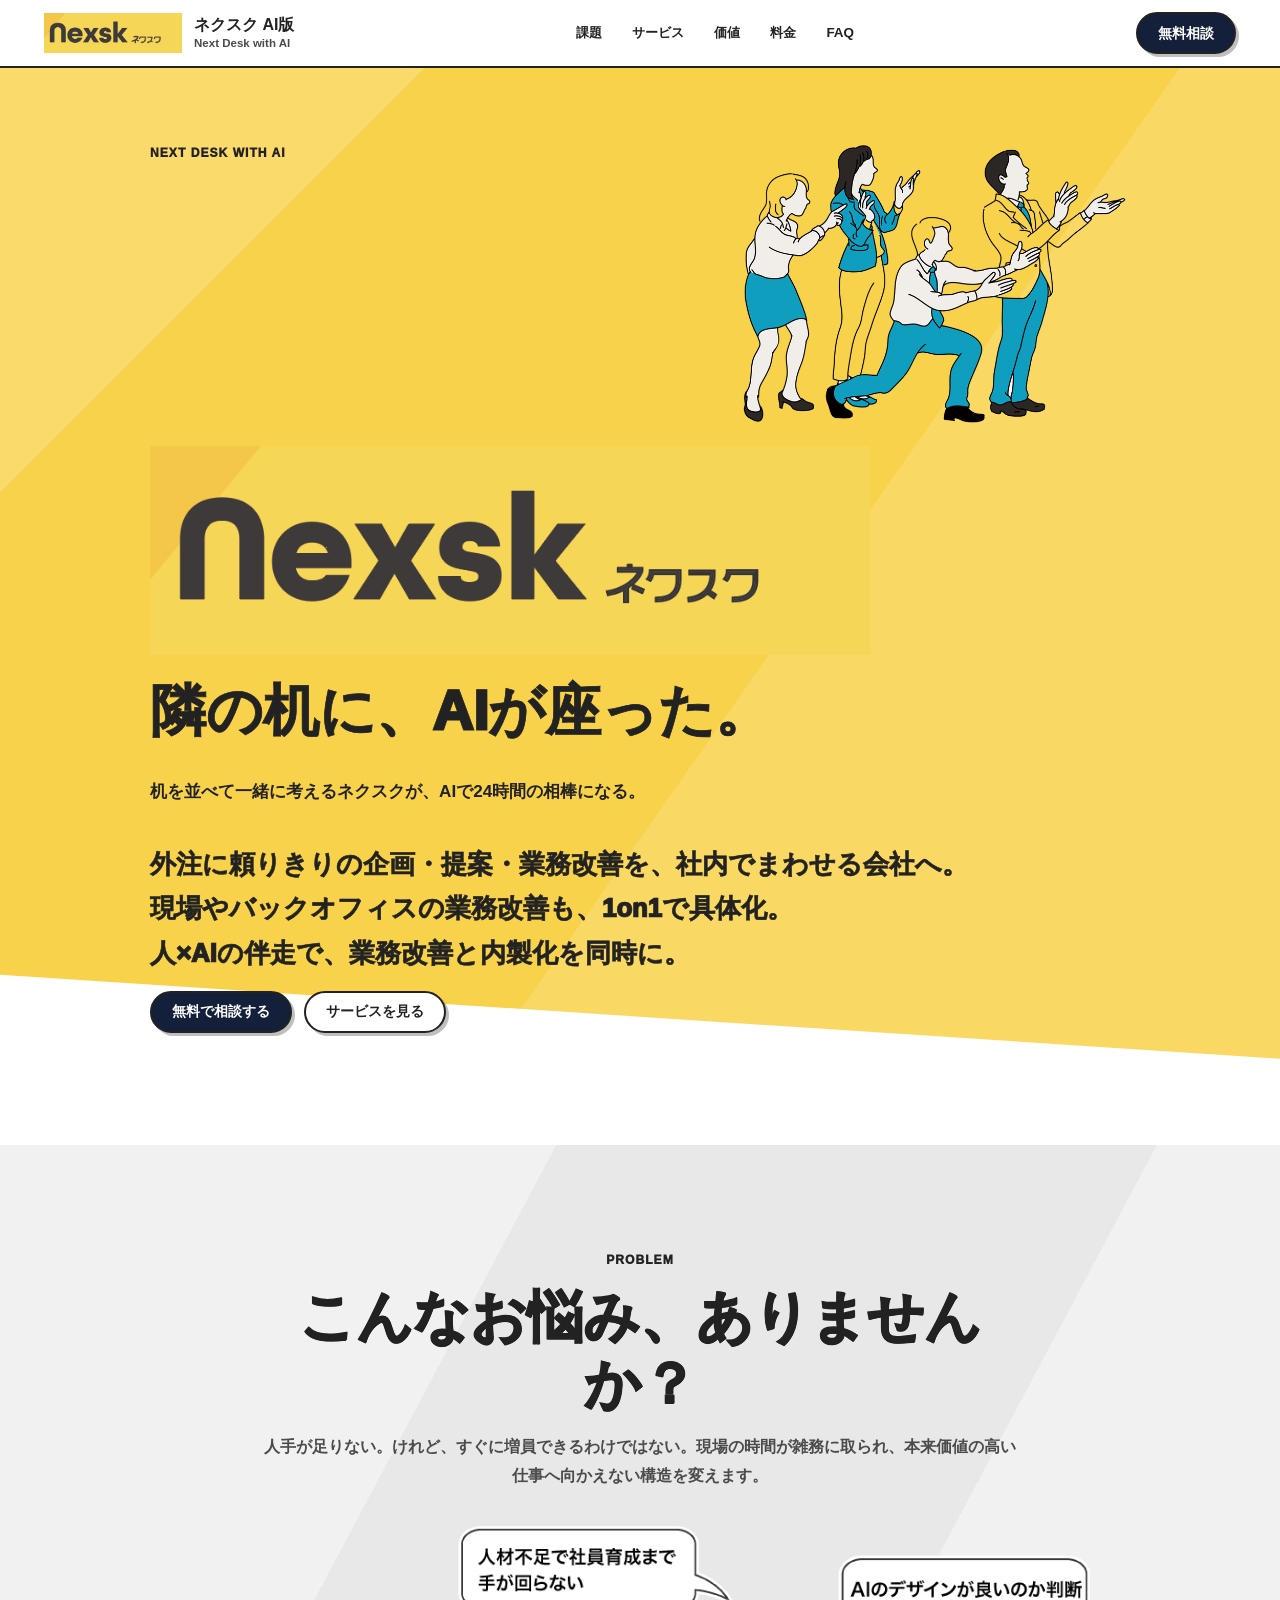
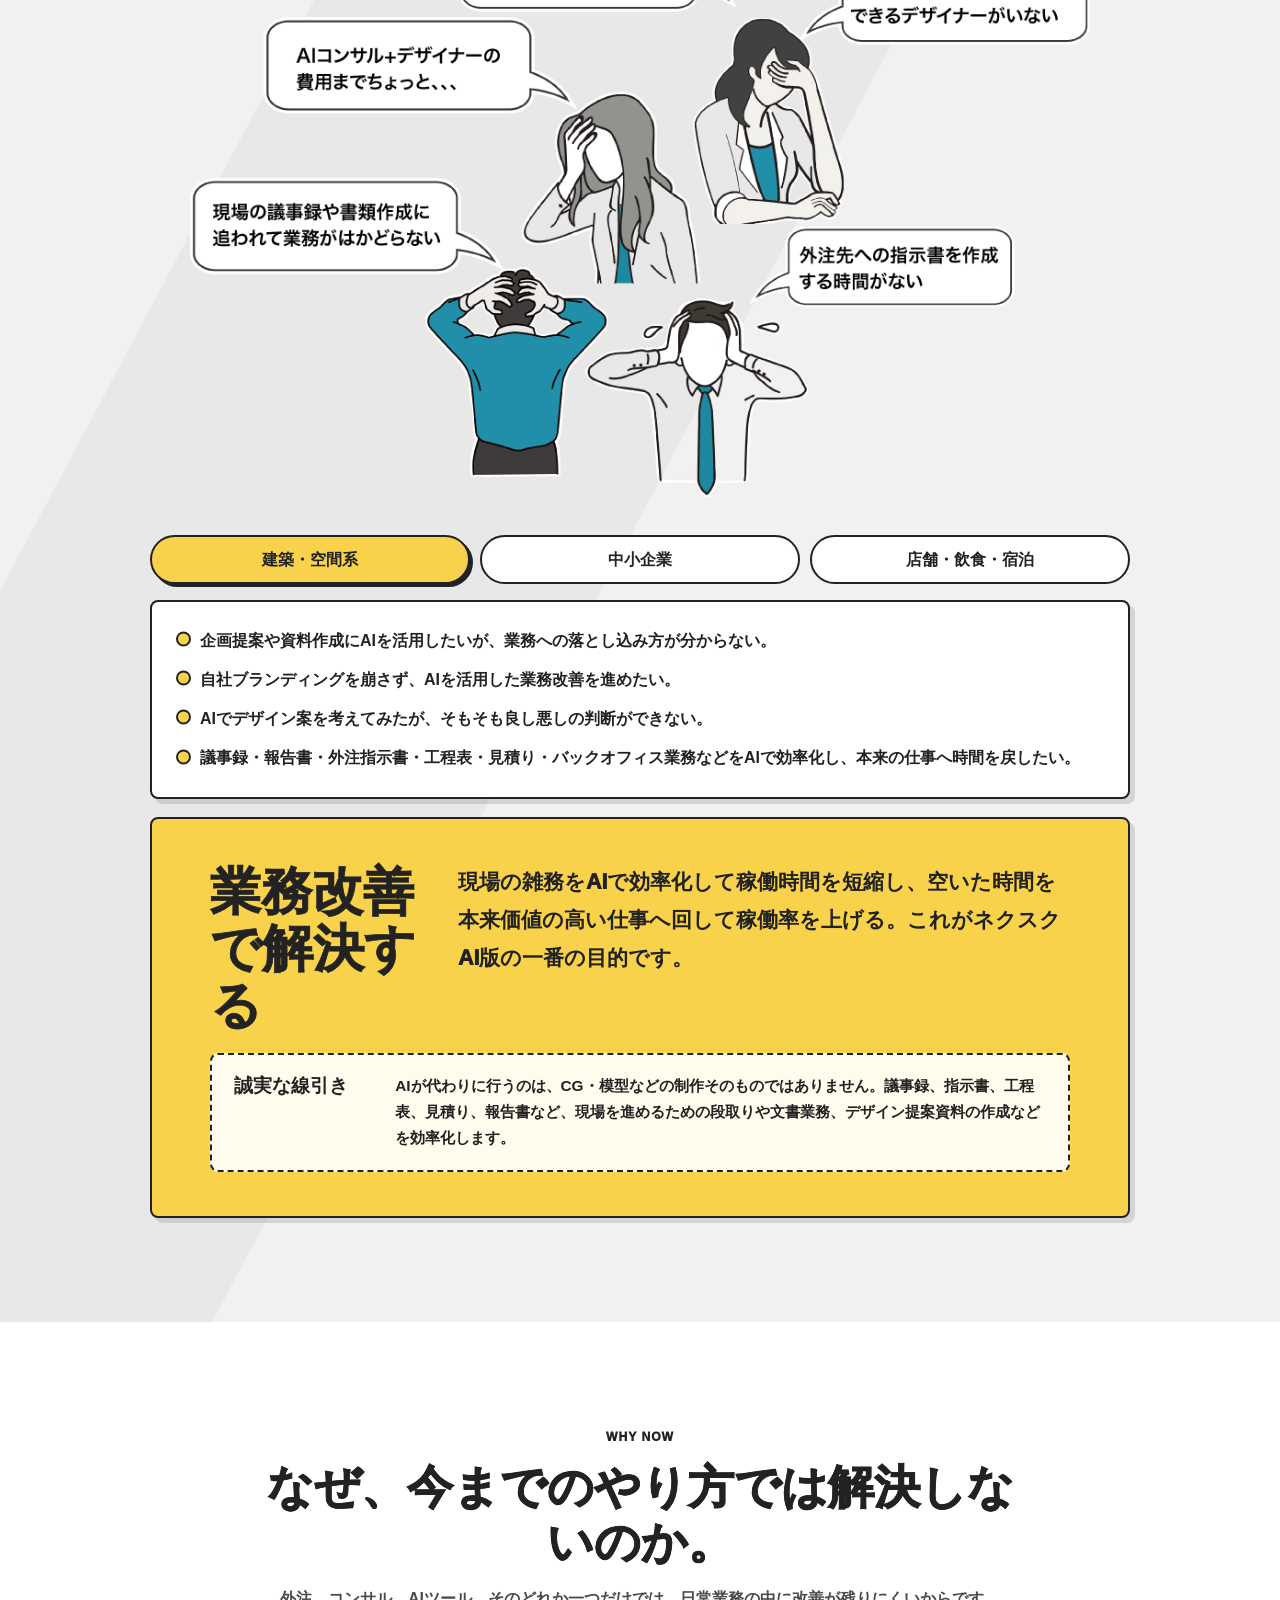
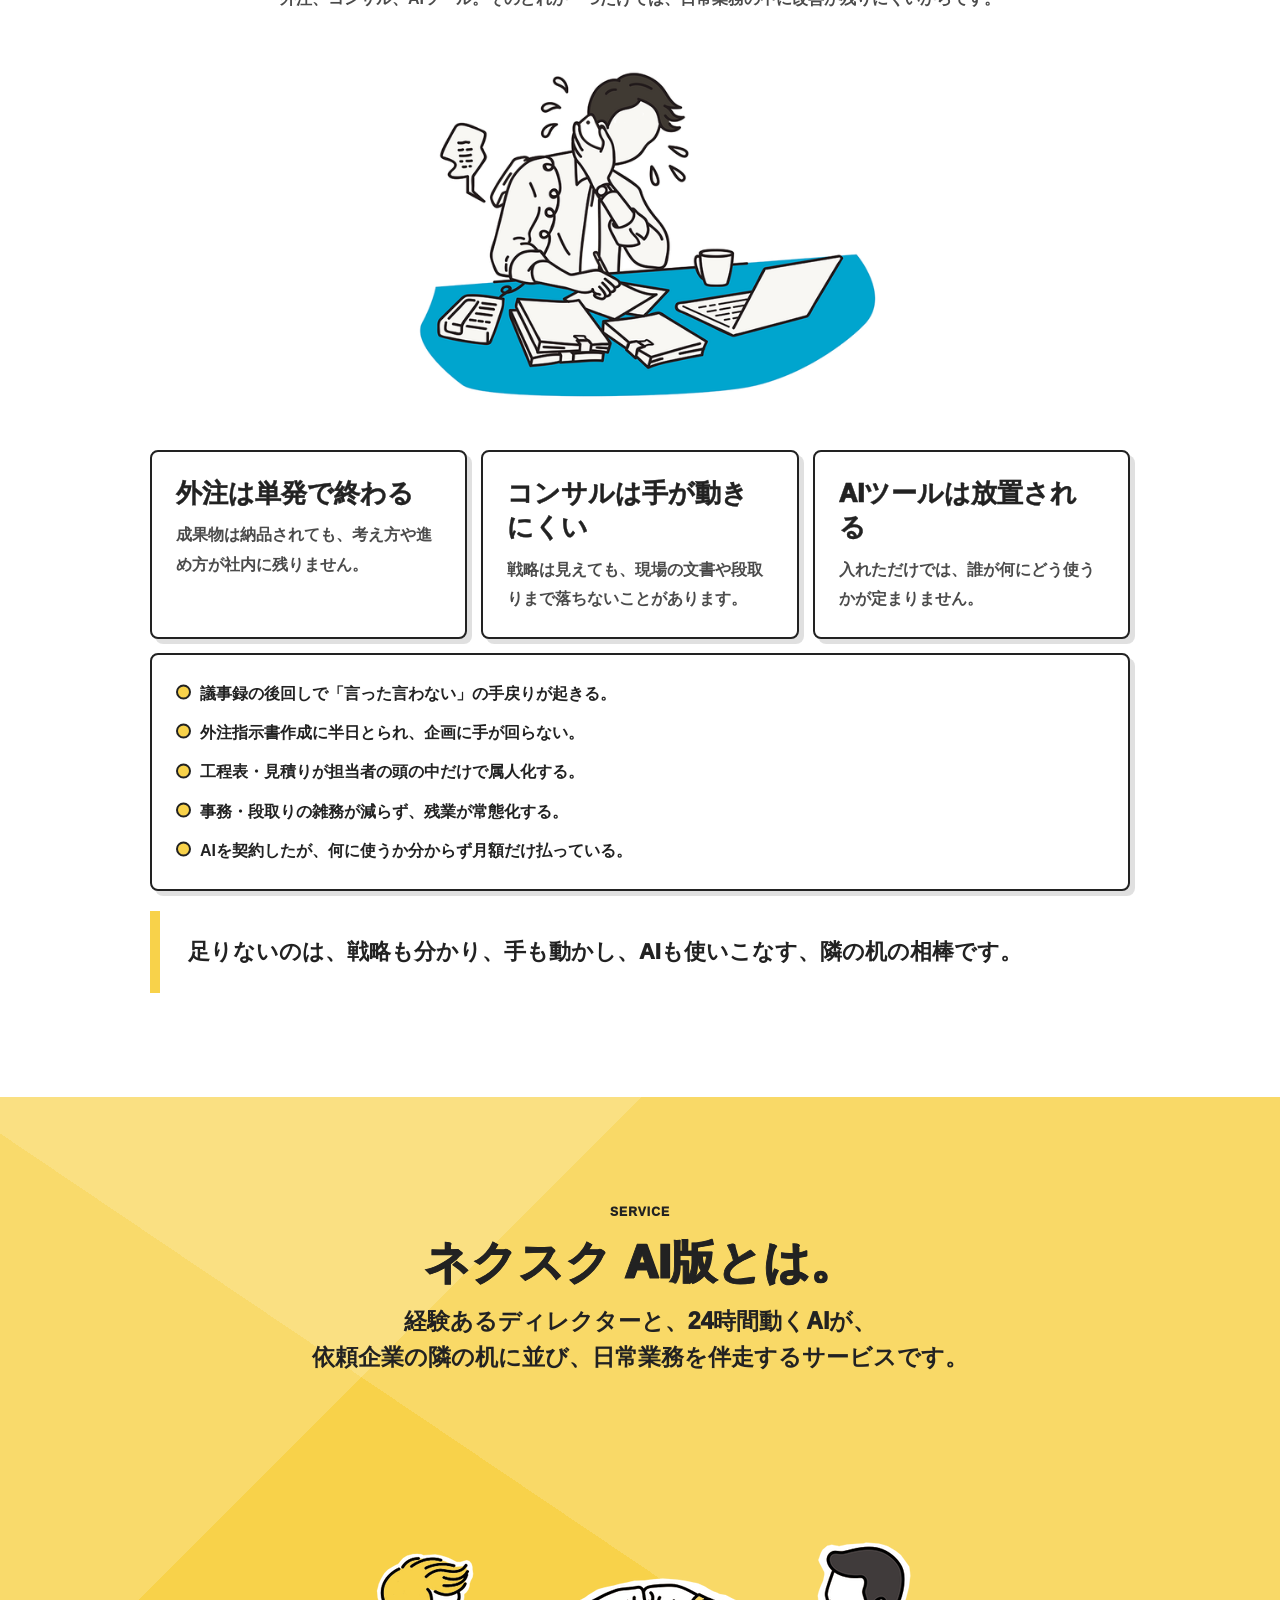
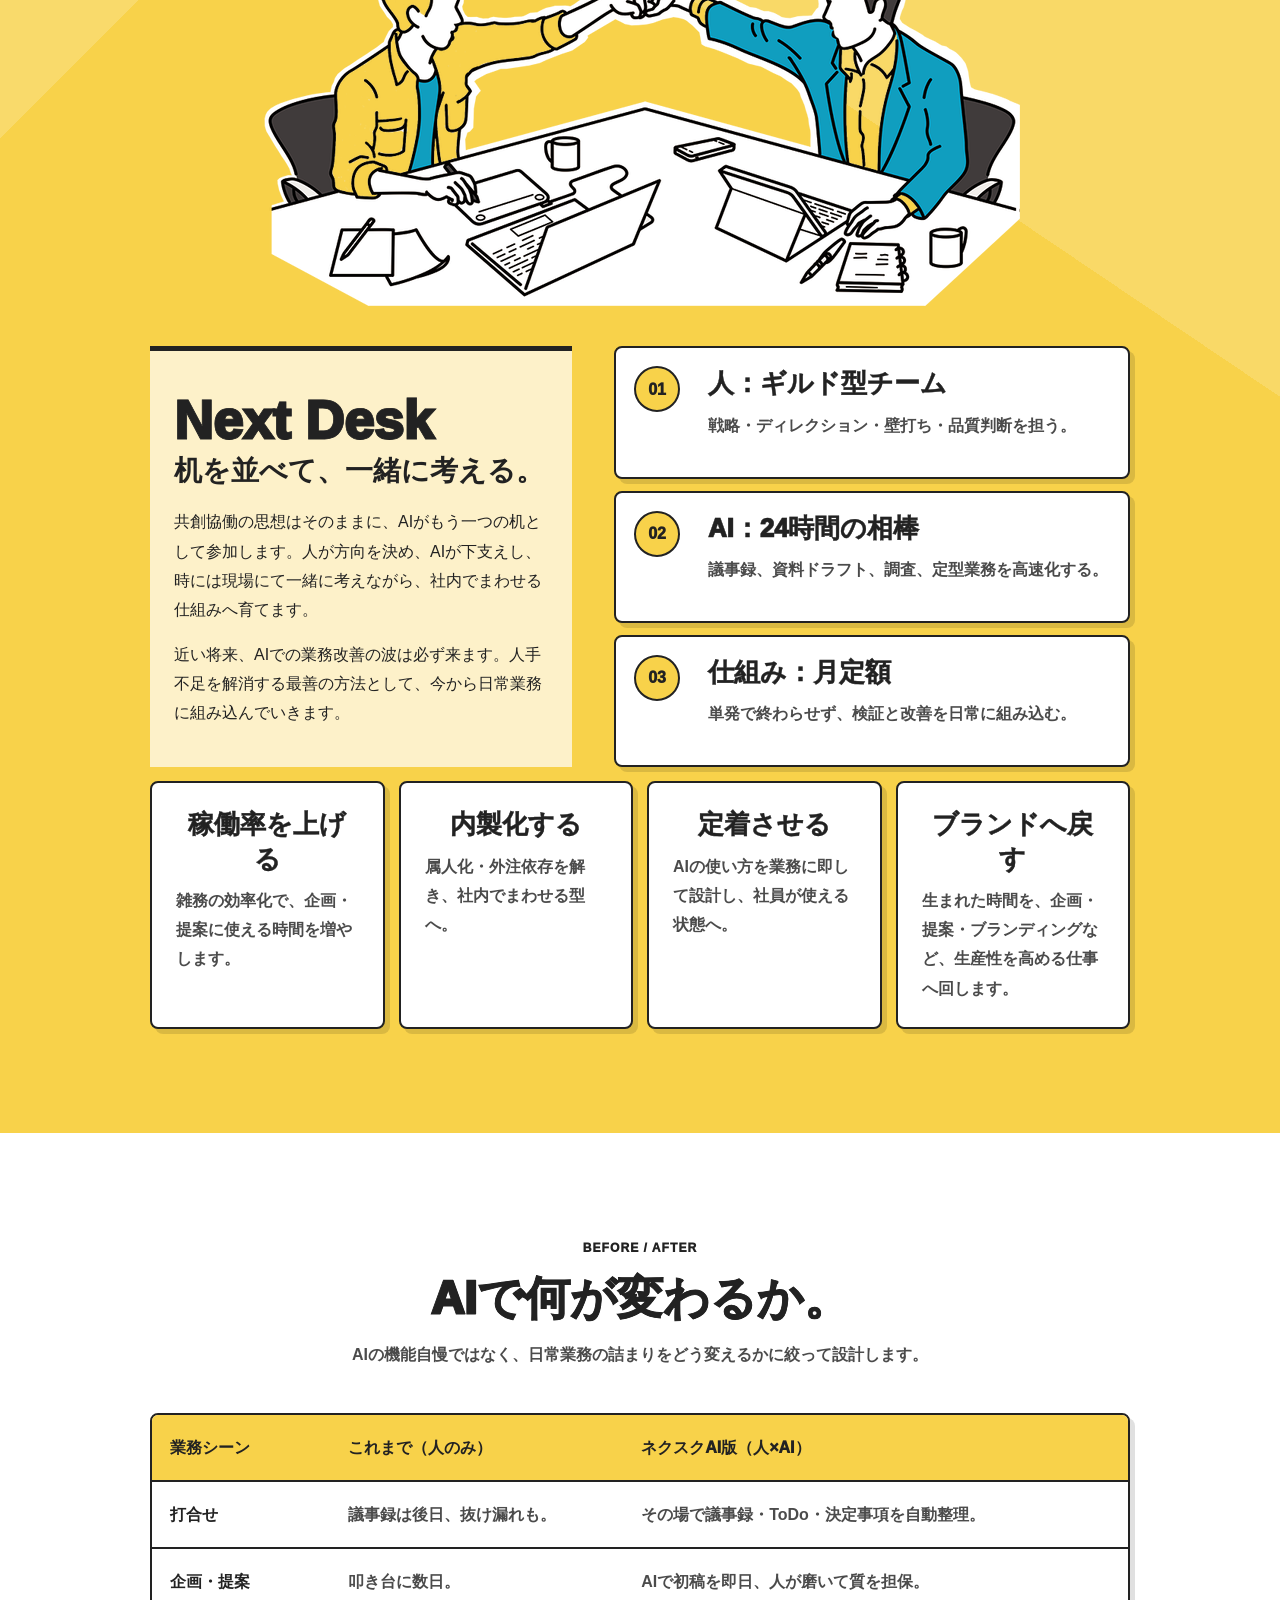
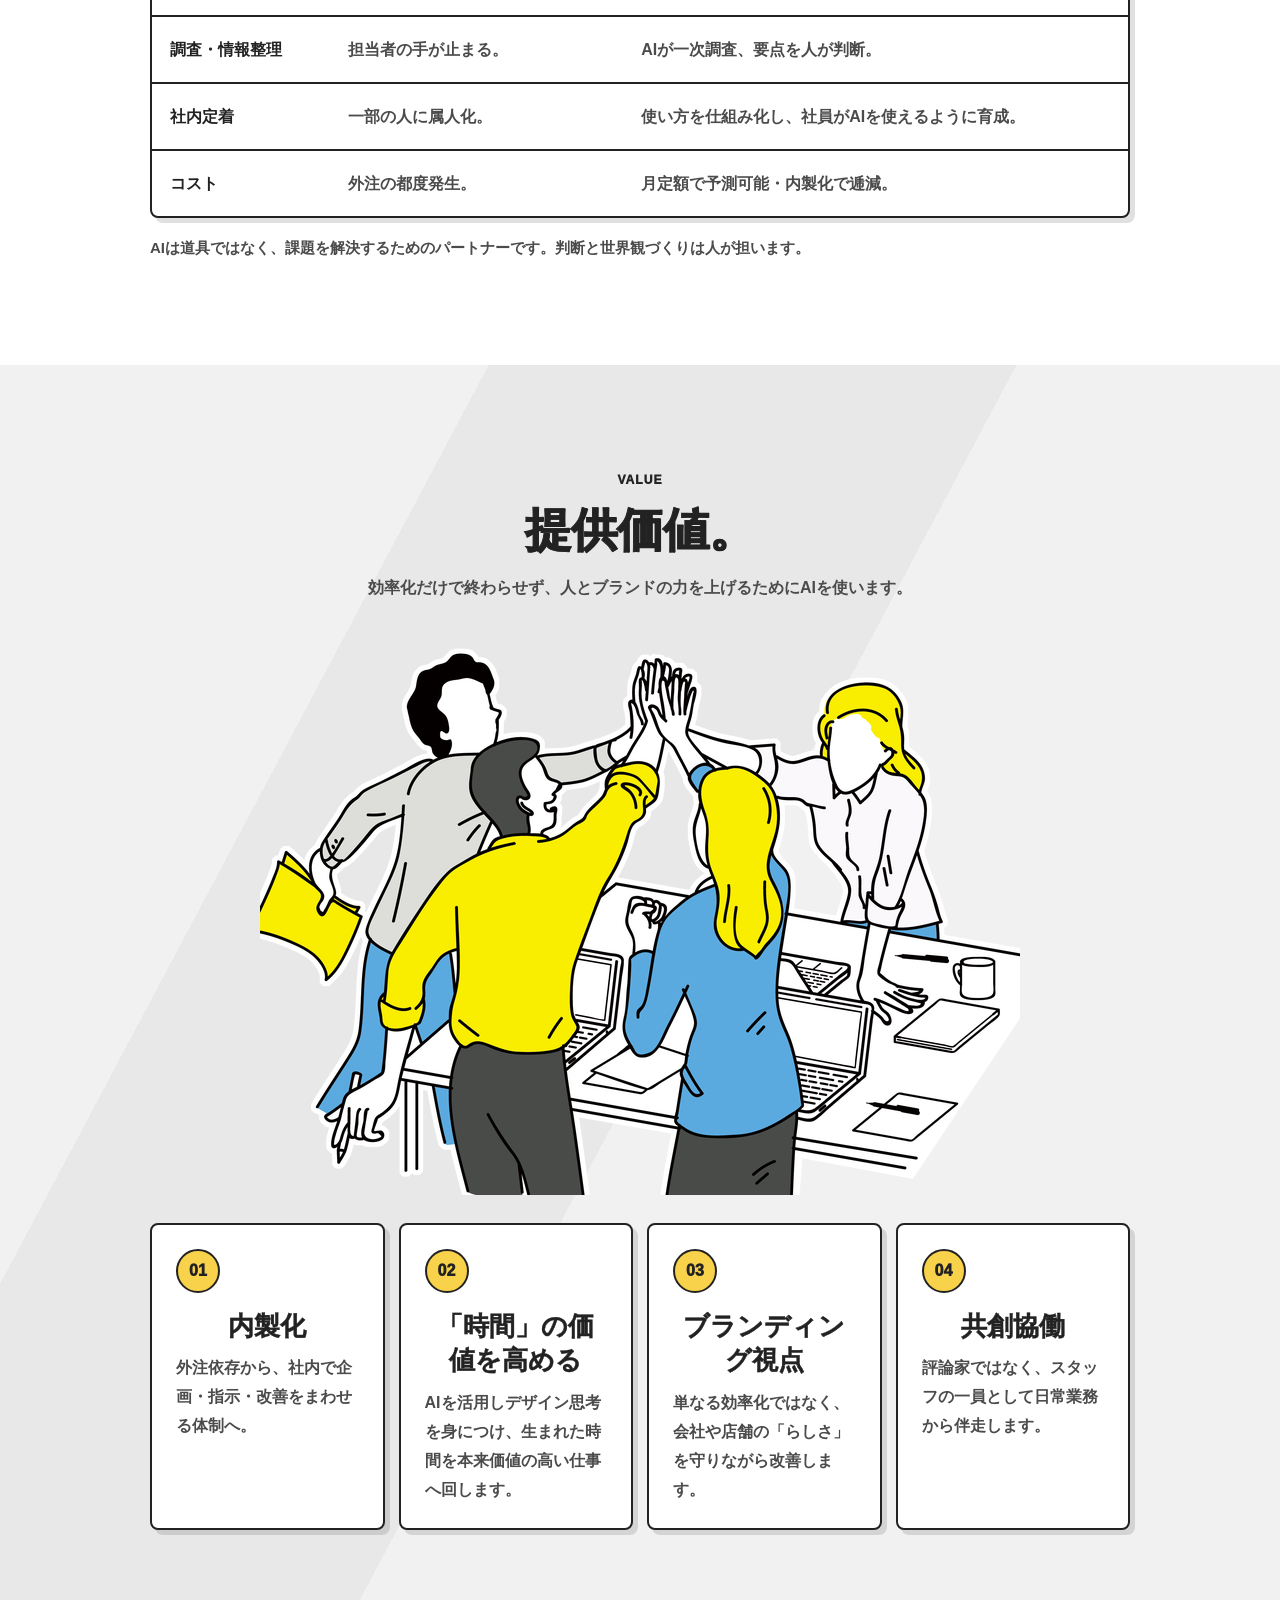
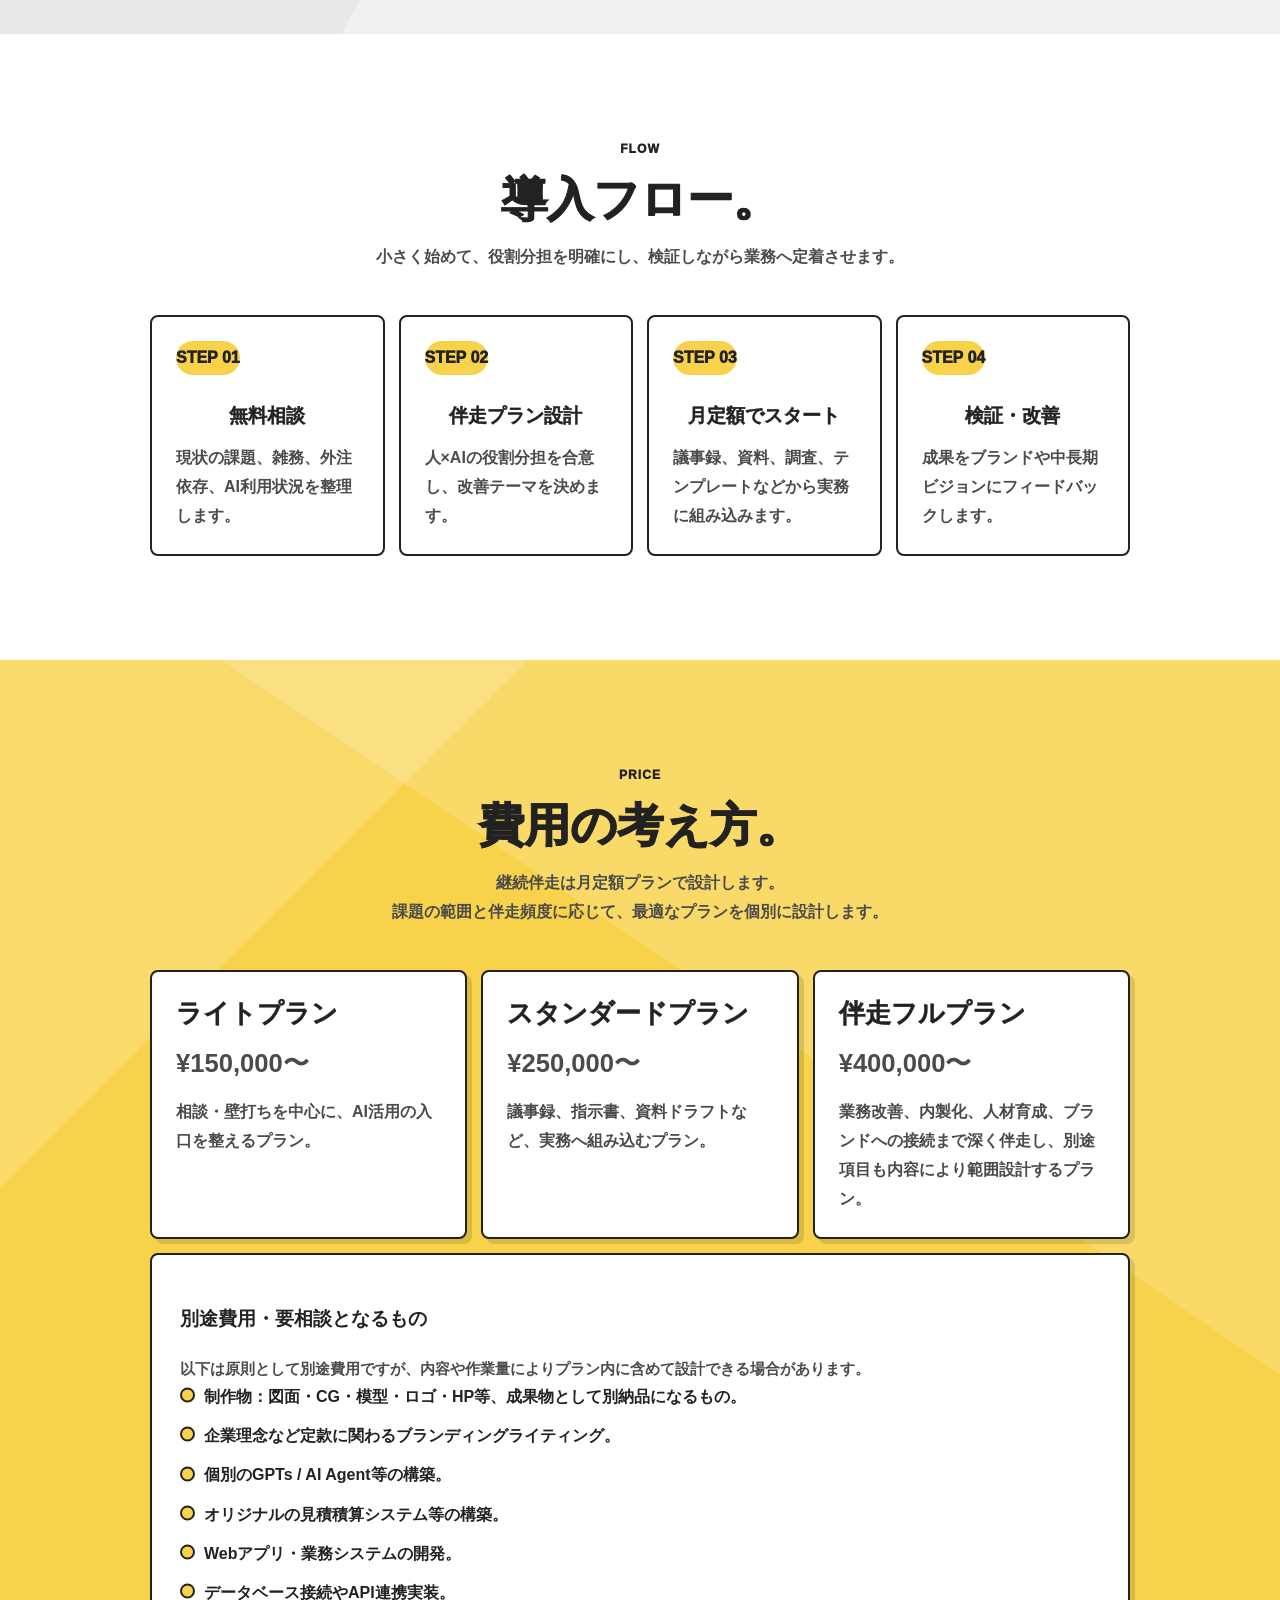
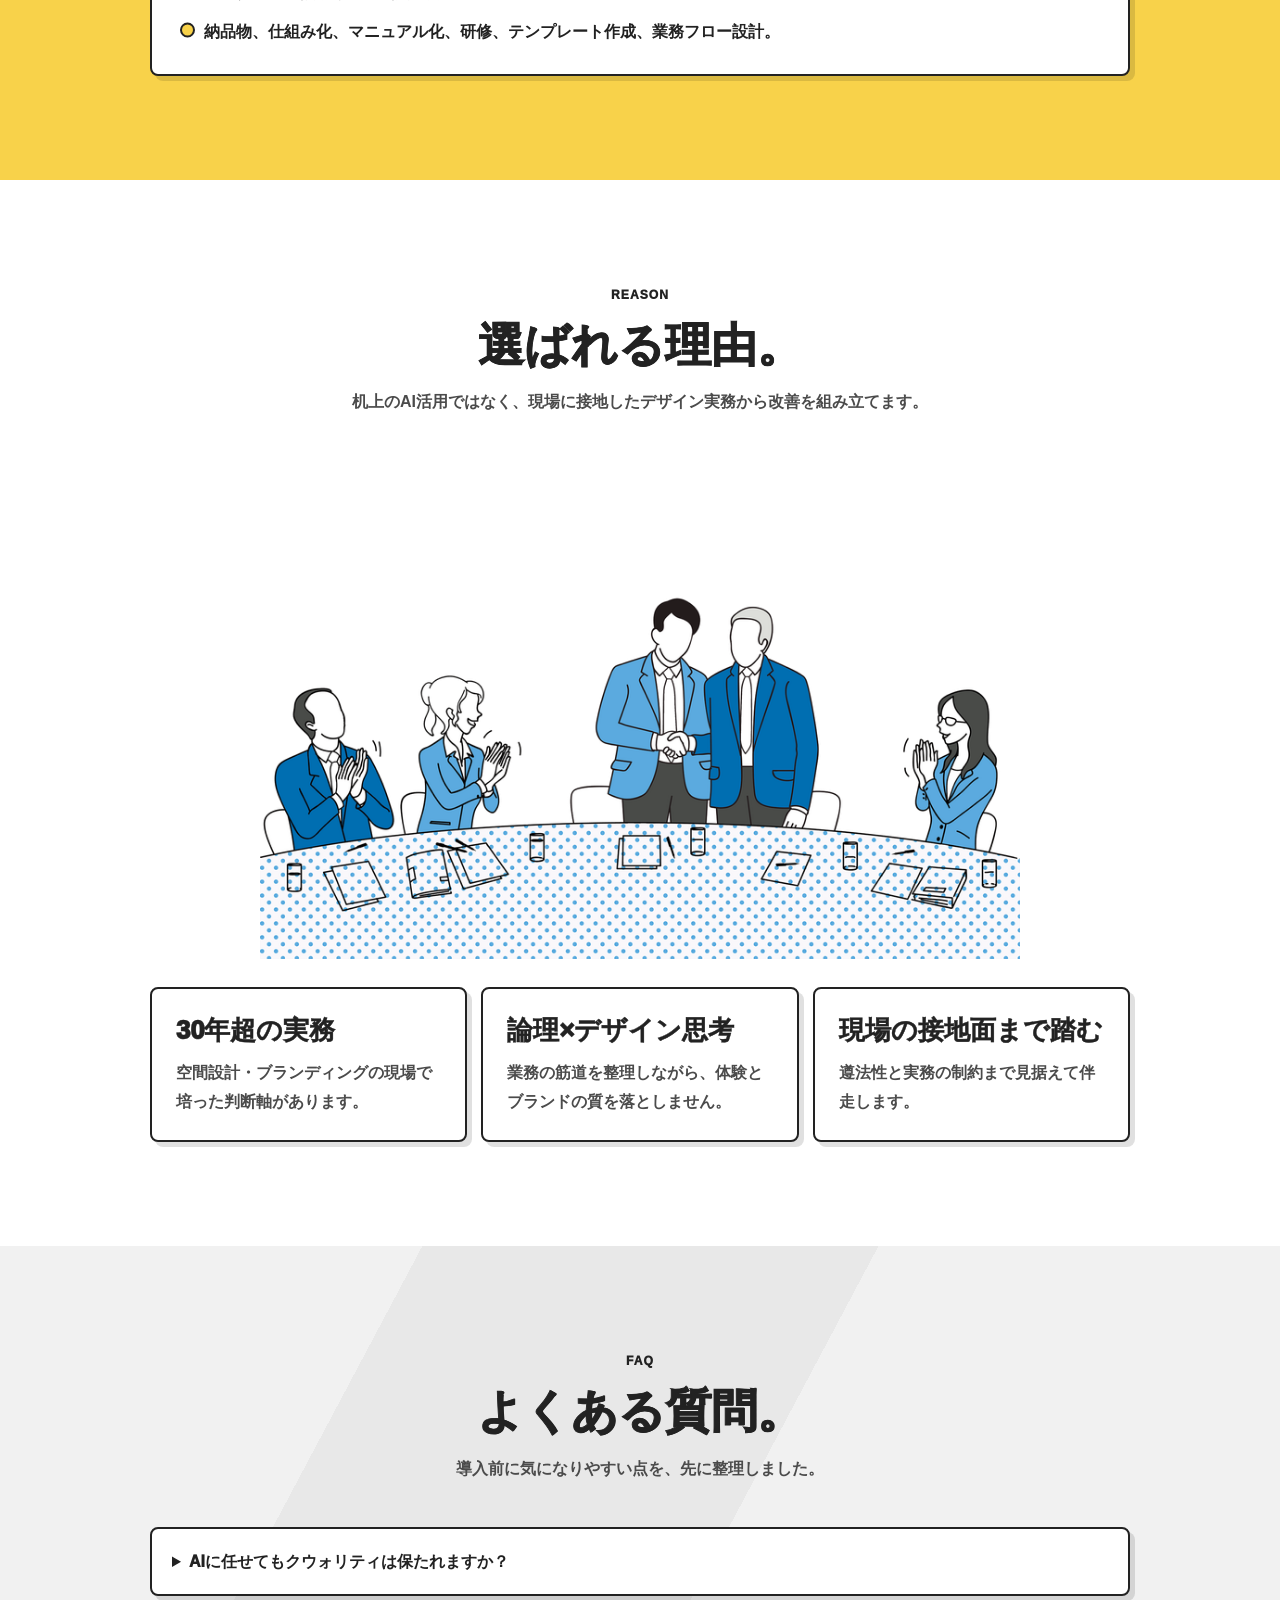
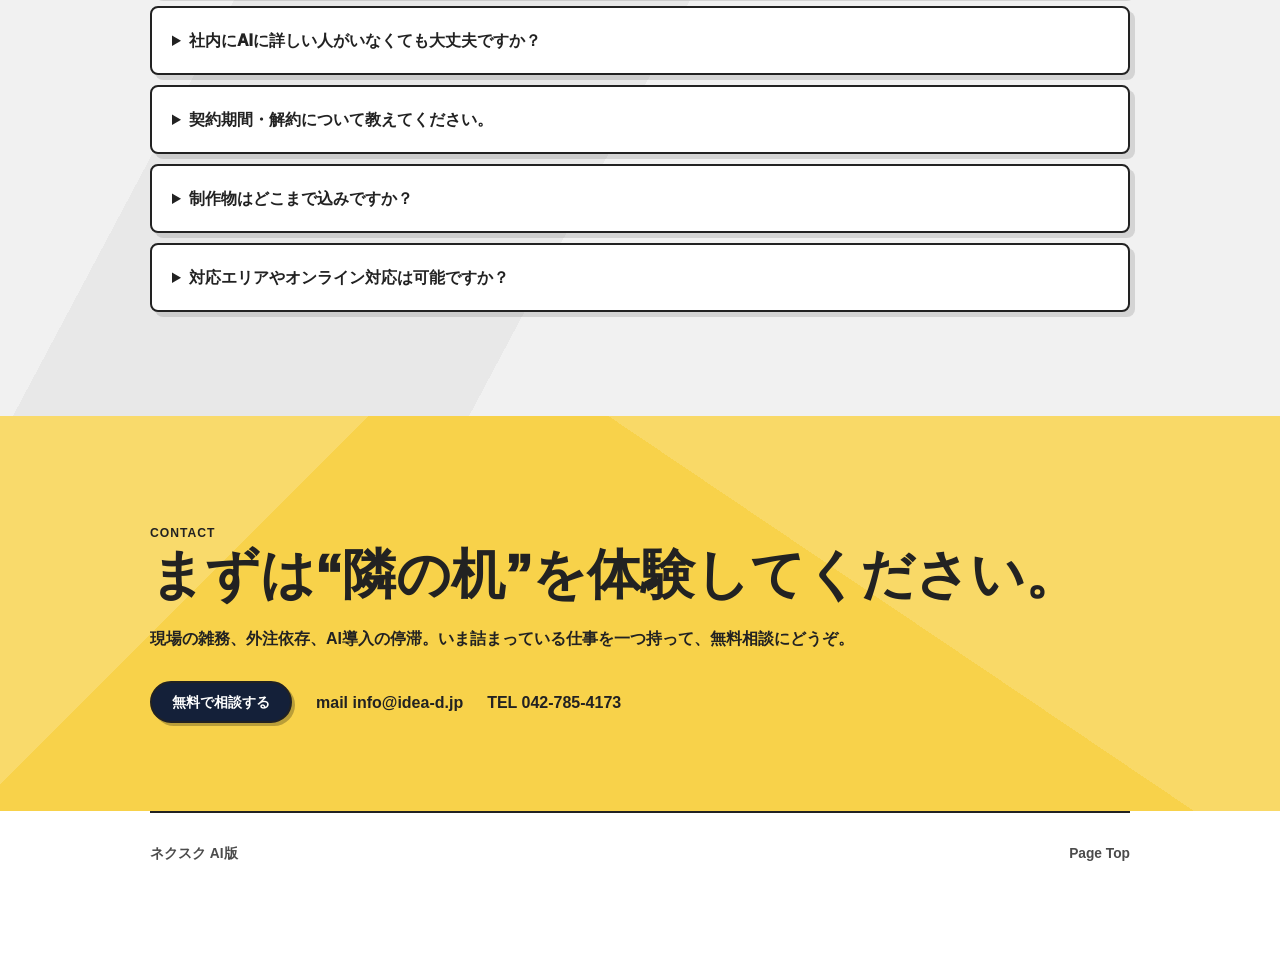
==== commit c6a81a93: "update to latest version" ====
--- a/index.html
+++ b/index.html
@@ -1,7 +1,7 @@
 <!doctype html>
 <!--
   ネクスク AI版 LP
-  Sections: HERO / PROBLEM / WHY / SERVICE / BEFORE AFTER / VALUE / FLOW / PRICE / REASON / FAQ / CTA
+  Sections: HERO / PROBLEM / WHY / SERVICE / CHANGE / VALUE / FLOW / PRICE / REASON / FAQ / CTA
 -->
 <html lang="ja">
   <head>
@@ -10,20 +10,20 @@
     <title>ネクスク AI版 | 隣の机に、AIが座った。</title>
     <meta
       name="description"
-      content="ネクスク AI版は、経験あるディレクターと24時間動くAIが隣の机に並び、人材不足を業務改善と内製化で解く伴走サービスです。"
+      content="経験あるディレクターと24時間動くAIが、隣の机に並び、業務改善と内製化を伴走するネクスク AI版のランディングページ。"
     />
     <style>
       :root {
-        --yellow: #ffd93d;
-        --yellow-soft: #fff2a6;
-        --blue: #00a7c8;
-        --navy: #13213a;
-        --ink: #171717;
-        --muted: #555;
-        --paper: #fffdfa;
-        --gray: #f3f3f0;
-        --line: #171717;
+        --yellow: #f8d24a;
+        --yellow-deep: #f1bd29;
+        --blue: #18a8c7;
+        --ink: #222222;
+        --muted: #4b4b4b;
+        --light: #f1f1f1;
+        --paper: #ffffff;
+        --line: #222222;
         --max: 980px;
+        --radius: 8px;
       }
 
       * {
@@ -37,9 +37,9 @@
       body {
         margin: 0;
         color: var(--ink);
-        background: var(--blue);
+        background: var(--paper);
         font-family: "Helvetica Neue", Arial, "Hiragino Kaku Gothic ProN", "Hiragino Sans", "Yu Gothic", Meiryo, sans-serif;
-        line-height: 1.85;
+        line-height: 1.82;
         letter-spacing: 0;
       }
 
@@ -55,6 +55,18 @@
       img,
       svg {
         display: block;
+      }
+
+      .sr-only {
+        position: absolute;
+        width: 1px;
+        height: 1px;
+        padding: 0;
+        margin: -1px;
+        overflow: hidden;
+        clip: rect(0, 0, 0, 0);
+        white-space: nowrap;
+        border: 0;
       }
 
       h1,
@@ -67,13 +79,6 @@
         overflow-wrap: anywhere;
       }
 
-      .page {
-        width: min(100%, var(--max));
-        margin: 0 auto;
-        background: var(--paper);
-        box-shadow: 0 0 0 1px rgba(0, 0, 0, 0.08), 0 24px 90px rgba(0, 0, 0, 0.22);
-      }
-
       .site-header {
         position: sticky;
         top: 0;
@@ -82,276 +87,431 @@
         grid-template-columns: auto 1fr auto;
         gap: 22px;
         align-items: center;
-        min-height: 62px;
-        padding: 14px clamp(18px, 5vw, 52px);
-        background: rgba(255, 217, 61, 0.94);
+        padding: 12px clamp(18px, 4vw, 44px);
+        background: rgba(255, 255, 255, 0.92);
         border-bottom: 2px solid var(--line);
+        backdrop-filter: blur(16px);
       }
 
       .brand {
         display: inline-flex;
         align-items: center;
-        gap: 10px;
+        gap: 12px;
         font-weight: 900;
         line-height: 1;
       }
 
       .brand-mark {
         display: block;
-        width: 76px;
-        height: 34px;
+        width: 138px;
+        aspect-ratio: 848 / 246;
         overflow: hidden;
       }
 
       .brand-mark img {
         width: 100%;
         height: 100%;
-        object-fit: cover;
-        object-position: center;
+        object-fit: contain;
       }
 
       .brand small {
         display: block;
-        margin-top: 4px;
-        font-size: 0.66rem;
+        margin-top: 5px;
+        color: var(--muted);
+        font-size: 0.72rem;
         font-weight: 800;
       }
 
       .desktop-nav {
         display: flex;
         justify-content: center;
-        gap: clamp(12px, 2.4vw, 24px);
-        font-size: 0.76rem;
-        font-weight: 800;
-      }
-
-      .nav-cta,
+        gap: clamp(14px, 3vw, 30px);
+        color: var(--ink);
+        font-size: 0.84rem;
+        font-weight: 900;
+      }
+
       .button {
         display: inline-flex;
         align-items: center;
         justify-content: center;
         min-height: 42px;
-        padding: 0 18px;
+        padding: 0 20px;
         border: 2px solid var(--line);
         border-radius: 999px;
-        background: var(--navy);
+        background: #142039;
         color: #fff;
-        font-size: 0.86rem;
+        font-size: 0.88rem;
         font-weight: 900;
         line-height: 1.2;
-        box-shadow: 3px 3px 0 var(--line);
+        box-shadow: 3px 3px 0 rgba(0, 0, 0, 0.25);
         transition: transform 0.18s ease, box-shadow 0.18s ease;
       }
 
-      .button:hover,
-      .nav-cta:hover {
+      .button:hover {
         transform: translate(2px, 2px);
-        box-shadow: 1px 1px 0 var(--line);
-      }
-
-      .button.yellow {
-        background: var(--yellow);
+        box-shadow: 1px 1px 0 rgba(0, 0, 0, 0.25);
+      }
+
+      .button.ghost {
+        background: #fff;
         color: var(--ink);
       }
 
       .hero {
         position: relative;
+        min-height: 620px;
+        padding: clamp(34px, 6vw, 74px) clamp(18px, 4vw, 52px) clamp(72px, 9vw, 112px);
         overflow: hidden;
-        padding: clamp(42px, 7vw, 82px) clamp(22px, 6vw, 76px) clamp(64px, 9vw, 104px);
-        background: var(--yellow);
+        background:
+          linear-gradient(135deg, rgba(255, 255, 255, 0.18) 0 18%, transparent 18% 100%),
+          linear-gradient(125deg, transparent 0 58%, rgba(255, 255, 255, 0.14) 58% 100%),
+          var(--yellow);
       }
 
       .hero::after {
         position: absolute;
-        inset: auto -8% -1px -8%;
-        height: 23%;
+        inset: auto -10% -1px -10%;
+        height: 26%;
         content: "";
-        background: var(--paper);
-        clip-path: polygon(0 62%, 100% 18%, 100% 100%, 0 100%);
-      }
-
-      .hero-grid {
+        background: #fff;
+        clip-path: polygon(0 36%, 100% 72%, 100% 100%, 0 100%);
+      }
+
+      .hero-inner,
+      .section,
+      .final-cta,
+      footer {
+        width: min(var(--max), calc(100% - 36px));
+        margin: 0 auto;
+      }
+
+      .hero-inner {
         position: relative;
         z-index: 1;
         display: grid;
-        grid-template-columns: minmax(0, 0.92fr) minmax(260px, 0.72fr);
-        gap: clamp(24px, 5vw, 48px);
+        grid-template-columns: minmax(0, 1.04fr) minmax(280px, 0.78fr);
+        column-gap: clamp(24px, 6vw, 72px);
+        row-gap: 20px;
         align-items: center;
       }
 
-      .hero-heading {
-        position: relative;
-        z-index: 1;
-        margin-bottom: clamp(20px, 4vw, 34px);
-      }
-
-      .section-label {
-        display: inline-flex;
-        align-items: center;
-        gap: 9px;
-        margin: 0 0 14px;
-        color: var(--navy);
-        font-size: 0.72rem;
+      .label {
+        margin: 0 0 12px;
+        color: var(--ink);
+        font-size: 0.76rem;
+        font-weight: 950;
+        letter-spacing: 0.08em;
+        text-transform: uppercase;
+      }
+
+      .hero .label,
+      .hero h1,
+      .hero-copy,
+      .hero-result {
+        grid-column: 1;
+      }
+
+      .hero-logo {
+        grid-column: 1 / -1;
+        margin: 0 0 6px;
+      }
+
+      .hero-logo img {
+        width: min(720px, 100%);
+        height: auto;
+      }
+
+      .hero h1 {
+        max-width: none;
+        margin: 0;
+        color: var(--ink);
+        font-size: clamp(2rem, 4.4vw, 3.8rem);
+        line-height: 1.05;
+        font-weight: 950;
+        white-space: nowrap;
+        -webkit-text-stroke: 0.75px currentColor;
+      }
+
+      .hero h1 span {
+        display: inline;
+      }
+
+      .hero-grid {
+        display: contents;
+      }
+
+      .hero-copy {
+        grid-column: 1;
+        margin: 16px 0 0;
+        color: var(--ink);
+        font-size: clamp(0.95rem, 1.34vw, 1.12rem);
         font-weight: 900;
-        letter-spacing: 0.1em;
-        text-transform: uppercase;
-      }
-
-      .section-label::before {
-        width: 28px;
-        height: 2px;
-        content: "";
-        background: var(--line);
-      }
-
-      .hero h1 {
-        margin: 0;
-        font-size: clamp(2rem, 5.1vw, 4rem);
-        line-height: 1.04;
-        font-weight: 950;
         white-space: nowrap;
       }
 
-      .hero-wordmark {
-        display: block;
-        width: min(72vw, 560px);
-        aspect-ratio: 5 / 1.35;
-        margin-top: 12px;
-        overflow: hidden;
-      }
-
-      .hero-wordmark img {
-        width: 100%;
-        height: 100%;
-        object-fit: cover;
-        object-position: center;
-      }
-
-      .hero-copy {
-        margin: 18px 0 0;
-        font-size: clamp(1rem, 1.7vw, 1.2rem);
-        font-weight: 800;
-      }
-
       .hero-result {
-        margin-top: 26px;
-        padding: 18px 20px;
-        border: 2px solid var(--line);
-        background: var(--paper);
-        box-shadow: 5px 5px 0 var(--line);
+        grid-column: 1;
+        margin-top: 20px;
+        padding: 0;
+        border: 0;
+        background: transparent;
       }
 
       .hero-result h2 {
         margin: 0;
-        font-size: clamp(1.32rem, 2.6vw, 2.1rem);
-        line-height: 1.32;
-        font-weight: 950;
+        font-size: clamp(1.24rem, 2vw, 1.72rem);
+        line-height: 1.35;
+        font-weight: 950;
+        white-space: nowrap;
+        -webkit-text-stroke: 0.55px currentColor;
       }
 
       .hero-result p {
-        margin: 8px 0 0;
-        color: var(--muted);
-        font-weight: 800;
+        margin: 10px 0 0;
+        color: var(--ink);
+        font-size: clamp(1.24rem, 2vw, 1.72rem);
+        line-height: 1.35;
+        font-weight: 950;
+        white-space: nowrap;
+        -webkit-text-stroke: 0.55px currentColor;
       }
 
       .hero-actions {
         display: flex;
         flex-wrap: wrap;
         gap: 12px;
-        margin-top: 22px;
-      }
-
-      .illust {
-        width: min(100%, 330px);
-        margin: 0 auto;
+        margin-top: 20px;
+      }
+
+      .hero-illust,
+      .section-illust,
+      .section-visual {
+        color: var(--ink);
+      }
+
+      .legacy-illust {
+        display: none;
       }
 
       .hero-visual {
+        grid-column: 2;
+        grid-row: 1 / span 6;
+        width: min(100%, 430px);
+        justify-self: center;
+        align-self: end;
+      }
+
+      .section-visual {
+        width: min(680px, 100%);
+        height: auto;
+        margin: -8px auto 28px;
+      }
+
+      .section-visual.narrow {
+        width: min(520px, 100%);
+      }
+
+      .section-visual.wide {
+        width: min(760px, 100%);
+      }
+
+      .problem-art {
         position: relative;
-        display: grid;
-        place-items: center;
-        min-width: 0;
-      }
-
-      .hero-logo-panel {
-        position: relative;
-        z-index: 2;
-        width: min(100%, 520px);
-        margin: 0;
-        overflow: hidden;
-        border: 2px solid var(--line);
-        background: #fff;
-        box-shadow: 7px 7px 0 var(--line);
-        transform: rotate(-1.6deg);
-      }
-
-      .hero-logo-panel img {
+        width: min(900px, 100%);
+        margin: -8px auto 28px;
+      }
+
+      .problem-art img {
         width: 100%;
         height: auto;
       }
 
-      .hero-logo-panel::after {
+      .problem-bubble {
         position: absolute;
-        right: 14px;
-        bottom: 12px;
-        content: "AI版";
-        padding: 5px 12px;
-        border: 2px solid var(--line);
-        border-radius: 999px;
-        background: var(--navy);
-        color: #fff;
-        font-size: clamp(0.74rem, 1.3vw, 0.92rem);
-        font-weight: 950;
-        line-height: 1;
-        transform: rotate(2deg);
-      }
-
-      .hero-mini-illust {
-        position: relative;
-        z-index: 3;
-        width: min(100%, 300px);
-        margin: 0 auto;
-        filter: drop-shadow(4px 5px 0 rgba(0, 0, 0, 0.16));
-      }
-
-      .illust .skin {
-        fill: #ffe2b8;
-      }
-
-      .illust .blue {
+        display: grid;
+        margin: 0;
+        min-height: 9%;
+        place-items: center;
+        padding: 1.1% 2.1%;
+        border: 0;
+        background: transparent;
+        color: var(--ink);
+        font-size: clamp(0.72rem, 1.28vw, 1.03rem);
+        font-weight: 950;
+        line-height: 1.28;
+        text-align: center;
+        -webkit-text-stroke: 0.25px currentColor;
+      }
+
+      .problem-bubble::before,
+      .problem-bubble::after {
+        display: none;
+      }
+
+      .problem-bubble::before {
+        right: -34px;
+        bottom: 16%;
+        border-width: 13px 0 13px 34px;
+        border-color: transparent transparent transparent #3a3a3a;
+      }
+
+      .problem-bubble::after {
+        right: -29px;
+        bottom: calc(16% + 2px);
+        border-width: 11px 0 11px 29px;
+        border-color: transparent transparent transparent #fff;
+      }
+
+      .problem-bubble.grow {
+        left: 30%;
+        top: 1.5%;
+        width: 31%;
+      }
+
+      .problem-bubble.grow::before {
+        right: -8%;
+        bottom: 10%;
+      }
+
+      .problem-bubble.grow::after {
+        right: calc(-8% + 5px);
+        bottom: calc(10% + 2px);
+      }
+
+      .problem-bubble.branding {
+        right: 0;
+        top: 7%;
+        width: 29%;
+      }
+
+      .problem-bubble.branding::before {
+        left: -34px;
+        right: auto;
+        bottom: 8%;
+        border-width: 13px 34px 13px 0;
+        border-color: transparent #3a3a3a transparent transparent;
+      }
+
+      .problem-bubble.branding::after {
+        left: -29px;
+        right: auto;
+        bottom: calc(8% + 2px);
+        border-width: 11px 29px 11px 0;
+        border-color: transparent #fff transparent transparent;
+      }
+
+      .problem-bubble.designer {
+        left: 8%;
+        top: 18%;
+        width: 31%;
+      }
+
+      .problem-bubble.designer::before {
+        right: -8%;
+        bottom: 12%;
+      }
+
+      .problem-bubble.designer::after {
+        right: calc(-8% + 5px);
+        bottom: calc(12% + 2px);
+      }
+
+      .problem-bubble.inhouse {
+        left: 0;
+        top: 45%;
+        width: 36%;
+      }
+
+      .problem-bubble.inhouse::before {
+        right: -7%;
+        bottom: 7%;
+      }
+
+      .problem-bubble.inhouse::after {
+        right: calc(-7% + 5px);
+        bottom: calc(7% + 2px);
+      }
+
+      .problem-bubble.outsource {
+        right: 9%;
+        top: 54%;
+        width: 26%;
+      }
+
+      .problem-bubble.outsource::before {
+        left: -34px;
+        right: auto;
+        bottom: 12%;
+        border-width: 13px 34px 13px 0;
+        border-color: transparent #3a3a3a transparent transparent;
+      }
+
+      .problem-bubble.outsource::after {
+        left: -29px;
+        right: auto;
+        bottom: calc(12% + 2px);
+        border-width: 11px 29px 11px 0;
+        border-color: transparent #fff transparent transparent;
+      }
+
+      .illust-fill-yellow {
+        fill: var(--yellow);
+      }
+
+      .illust-fill-blue {
         fill: var(--blue);
       }
 
-      .illust .yellow {
-        fill: var(--yellow);
-      }
-
-      .illust .paper {
-        fill: var(--paper);
-      }
-
-      .illust .ink {
-        fill: var(--ink);
-      }
-
-      .illust .line {
+      .illust-fill-paper {
+        fill: #fff;
+      }
+
+      .illust-line {
         fill: none;
-        stroke: var(--ink);
-        stroke-width: 3.2;
+        stroke: currentColor;
+        stroke-width: 4;
         stroke-linecap: round;
         stroke-linejoin: round;
       }
 
+      .illust-thin {
+        fill: none;
+        stroke: currentColor;
+        stroke-width: 2.4;
+        stroke-linecap: round;
+        stroke-linejoin: round;
+      }
+
       .section {
-        padding: clamp(54px, 8vw, 92px) clamp(22px, 6vw, 76px);
-      }
-
-      .section.gray {
-        background: var(--gray);
-      }
-
-      .section.yellow-band {
-        background: var(--yellow);
+        position: relative;
+        padding: clamp(64px, 9vw, 104px) 0;
+      }
+
+      .section::before,
+      .final-cta::before {
+        position: absolute;
+        inset: 0 calc(50% - 50vw);
+        z-index: -1;
+        content: "";
+        background: var(--paper);
+      }
+
+      #problem::before,
+      #value::before,
+      #faq::before {
+        background:
+          linear-gradient(118deg, transparent 0 25%, rgba(0, 0, 0, 0.04) 25% 52%, transparent 52%),
+          var(--light);
+      }
+
+      #service::before,
+      #price::before,
+      .final-cta::before {
+        background:
+          linear-gradient(135deg, rgba(255, 255, 255, 0.18) 0 22%, transparent 22% 100%),
+          linear-gradient(34deg, transparent 0 64%, rgba(255, 255, 255, 0.16) 64%),
+          var(--yellow);
       }
 
       .section-head {
@@ -360,85 +520,56 @@
         text-align: center;
       }
 
-      .section-head .section-label {
-        justify-content: center;
-      }
-
       .section-head h2 {
         margin: 0;
-        font-size: clamp(1.82rem, 3.8vw, 3.2rem);
-        line-height: 1.22;
-        font-weight: 950;
-      }
-
-      .section-head p {
+        color: var(--ink);
+        font-size: clamp(1.8rem, 3.6vw, 3rem);
+        line-height: 1.2;
+        font-weight: 950;
+        -webkit-text-stroke: 0.9px currentColor;
+        text-shadow: 0.8px 0 0 currentColor;
+      }
+
+      #problem-title {
+        font-size: clamp(2rem, 4.4vw, 3.75rem);
+        -webkit-text-stroke: 1.35px currentColor;
+        text-shadow:
+          1.2px 0 0 currentColor,
+          0 0.8px 0 currentColor;
+      }
+
+      .section-head p:not(.label) {
         margin: 14px 0 0;
         color: var(--muted);
-        font-weight: 700;
-      }
-
-      .section-head.align-left {
-        text-align: left;
-      }
-
-      .section-head.align-left .section-label {
-        justify-content: flex-start;
-      }
-
-      .section-head .one-line {
-        font-size: clamp(0.82rem, 1.58vw, 1rem);
-        white-space: nowrap;
-      }
-
-      .bubble-grid {
-        display: grid;
-        grid-template-columns: repeat(3, minmax(0, 1fr));
-        gap: 14px;
-        max-width: 850px;
-        margin: 0 auto 30px;
-      }
-
-      .bubble {
-        position: relative;
-        padding: 18px;
-        border: 2px solid var(--line);
-        border-radius: 16px;
-        background: #fff;
-        font-size: 0.94rem;
         font-weight: 800;
+      }
+
+      #service .section-head {
+        max-width: 1040px;
+      }
+
+      #service .section-head p:not(.label) {
+        color: var(--ink);
+        font-size: clamp(1.12rem, 1.8vw, 1.45rem);
         line-height: 1.55;
-        box-shadow: 4px 4px 0 rgba(0, 0, 0, 0.12);
-      }
-
-      .bubble::after {
-        position: absolute;
-        bottom: -10px;
-        left: 28px;
-        width: 18px;
-        height: 18px;
-        content: "";
-        border-right: 2px solid var(--line);
-        border-bottom: 2px solid var(--line);
-        background: #fff;
-        transform: rotate(45deg);
+        font-weight: 950;
       }
 
       .tabs {
         display: grid;
         grid-template-columns: repeat(3, minmax(0, 1fr));
         gap: 10px;
-        max-width: 850px;
-        margin: 0 auto 18px;
+        margin: 0 auto 16px;
       }
 
       .tab-button {
-        min-height: 48px;
+        min-height: 46px;
         padding: 8px 12px;
         border: 2px solid var(--line);
         border-radius: 999px;
+        color: var(--ink);
         background: #fff;
         cursor: pointer;
-        font-size: 0.9rem;
         font-weight: 900;
       }
 
@@ -449,60 +580,59 @@
 
       .tab-panel {
         display: none;
-        max-width: 850px;
-        margin: 0 auto;
       }
 
       .tab-panel.is-active {
         display: block;
       }
 
-      .list-card,
-      .message-card,
-      .table-card,
-      .price-box,
-      .faq-list details,
+      .card,
+      .list-box,
+      .statement,
+      .layer,
+      .plan,
+      .placeholder,
+      details,
+      .table-wrap,
+      .price-note {
+        border: 2px solid var(--line);
+        border-radius: var(--radius);
+        background: #fff;
+        box-shadow: 5px 5px 0 rgba(0, 0, 0, 0.12);
+      }
+
+      .card,
+      .list-box,
+      .plan,
       .placeholder {
-        border: 2px solid var(--line);
-        background: #fff;
-        box-shadow: 5px 5px 0 rgba(0, 0, 0, 0.14);
-      }
-
-      .list-card,
-      .message-card,
-      .price-box,
-      .placeholder {
-        padding: clamp(20px, 4vw, 34px);
-      }
-
-      .list-card ul,
-      .check-list,
+        padding: 24px;
+      }
+
+      .list-box ul,
       .plain-list {
         margin: 0;
         padding: 0;
         list-style: none;
       }
 
-      .list-card li,
-      .check-list li,
+      .list-box li,
       .plain-list li {
         position: relative;
-        padding-left: 26px;
-        font-weight: 700;
-      }
-
-      .list-card li + li,
-      .check-list li + li,
+        padding-left: 24px;
+        color: var(--ink);
+        font-weight: 800;
+      }
+
+      .list-box li + li,
       .plain-list li + li {
-        margin-top: 12px;
-      }
-
-      .list-card li::before,
-      .check-list li::before,
+        margin-top: 10px;
+      }
+
+      .list-box li::before,
       .plain-list li::before {
         position: absolute;
         left: 0;
-        top: 0.86em;
+        top: 0.82em;
         width: 11px;
         height: 11px;
         content: "";
@@ -512,99 +642,158 @@
         transform: translateY(-50%);
       }
 
-      .message-card {
+      .statement {
         display: grid;
-        grid-template-columns: minmax(0, 1fr) minmax(220px, 0.42fr);
-        gap: 24px;
-        max-width: 850px;
-        margin: 22px auto 0;
+        grid-template-columns: 1fr;
+        gap: 18px;
+        margin-top: 18px;
+        padding: clamp(28px, 4vw, 44px) clamp(26px, 5vw, 58px);
         background: var(--yellow);
       }
 
-      .message-card h3 {
+      .statement > div:first-child {
+        max-width: 960px;
+        display: grid;
+        grid-template-columns: minmax(220px, 0.34fr) minmax(0, 1fr);
+        gap: 28px;
+        align-items: start;
+      }
+
+      .statement h3,
+      .card h3,
+      .layer h3,
+      .plan h3,
+      .placeholder h3 {
         margin: 0;
-        font-size: clamp(1.25rem, 2.35vw, 2.08rem);
-        line-height: 1.25;
-        font-weight: 950;
-        white-space: nowrap;
-      }
-
-      .message-card p {
+        color: var(--ink);
+        font-size: clamp(1.18rem, 2vw, 1.6rem);
+        line-height: 1.35;
+        font-weight: 950;
+        -webkit-text-stroke: 0.4px currentColor;
+      }
+
+      .statement h3 {
+        font-size: clamp(2rem, 4.2vw, 3.2rem);
+        line-height: 1.12;
+        -webkit-text-stroke: 0.65px currentColor;
+      }
+
+      .statement p,
+      .card p,
+      .layer p,
+      .plan p,
+      .placeholder p {
         margin: 10px 0 0;
-        font-weight: 800;
-      }
-
-      .boundary {
-        padding: 18px;
-        border: 2px dashed var(--line);
-        background: var(--paper);
-        font-size: 0.94rem;
-        font-weight: 800;
-      }
-
-      .two-col {
-        display: grid;
-        grid-template-columns: minmax(0, 0.78fr) minmax(0, 1fr);
-        gap: clamp(22px, 4vw, 44px);
-        max-width: 850px;
-        margin: 0 auto;
-        align-items: center;
-      }
-
-      .text-block h3 {
-        margin: 0 0 12px;
-        font-size: clamp(1.28rem, 2.3vw, 1.88rem);
-        line-height: 1.35;
-        font-weight: 950;
-      }
-
-      .text-block p {
-        margin: 0;
         color: var(--muted);
         font-weight: 700;
       }
 
-      .text-block p + h3 {
-        margin-top: 24px;
-      }
-
-      .mini-grid {
+      .statement > div:first-child p {
+        max-width: 920px;
+        margin-top: 0;
+        color: var(--ink);
+        font-size: clamp(1.08rem, 1.8vw, 1.34rem);
+        line-height: 1.78;
+        font-weight: 950;
+      }
+
+      .boundary {
         display: grid;
+        grid-template-columns: minmax(130px, 0.22fr) minmax(0, 1fr);
+        gap: 18px;
+        align-items: start;
+        max-width: 1080px;
+        padding: 18px 22px;
+        border: 2px dashed var(--line);
+        border-radius: var(--radius);
+        background: rgba(255, 255, 255, 0.9);
+        color: var(--ink);
+        font-size: clamp(0.92rem, 1.2vw, 1.02rem);
+        line-height: 1.72;
+        font-weight: 850;
+      }
+
+      .boundary strong {
+        display: block;
+        margin: 0;
+        color: var(--ink);
+        font-size: clamp(1rem, 1.5vw, 1.16rem);
+        line-height: 1.45;
+        font-weight: 950;
+      }
+
+      .boundary p {
+        margin: 0;
+        color: var(--ink);
+        font-weight: 850;
+      }
+
+      .grid-3,
+      .grid-4,
+      .plan-grid,
+      .voice-grid {
+        display: grid;
+        gap: 14px;
+      }
+
+      .grid-3,
+      .plan-grid,
+      .voice-grid {
         grid-template-columns: repeat(3, minmax(0, 1fr));
-        gap: 14px;
-        max-width: 850px;
-        margin: 0 auto;
-      }
-
-      .mini-card {
-        padding: 20px;
-        border-top: 4px solid var(--line);
-        background: #fff;
-      }
-
-      .mini-card h3 {
-        margin: 0 0 10px;
-        font-size: 1.12rem;
-        line-height: 1.35;
-        font-weight: 950;
-      }
-
-      .mini-card p {
-        margin: 0;
-        color: var(--muted);
-        font-size: 0.94rem;
-        font-weight: 700;
+      }
+
+      .grid-4 {
+        grid-template-columns: repeat(4, minmax(0, 1fr));
+      }
+
+      .solution-grid .card h3 {
+        text-align: center;
+      }
+
+      .value-grid .card h3 {
+        text-align: center;
       }
 
       .conclusion {
-        max-width: 850px;
-        margin: 24px auto 0;
-        padding: 20px 22px;
+        margin: 20px 0 0;
+        padding: 24px 28px;
         border-left: 10px solid var(--yellow);
         background: #fff;
-        font-size: clamp(1.1rem, 2vw, 1.4rem);
+        font-size: clamp(1.08rem, 2vw, 1.36rem);
         font-weight: 950;
         line-height: 1.55;
+      }
+
+      .definition {
+        display: grid;
+        grid-template-columns: minmax(0, 0.9fr) minmax(0, 1.1fr);
+        gap: clamp(24px, 4vw, 42px);
+      }
+
+      .definition > div:first-child {
+        padding: 24px;
+        border-top: 5px solid var(--line);
+        background: rgba(255, 255, 255, 0.7);
+      }
+
+      .concept-title {
+        display: grid;
+        gap: 4px;
+      }
+
+      .concept-title .en {
+        display: block;
+        font-size: clamp(2rem, 4.4vw, 3.35rem);
+        line-height: 1;
+        font-weight: 950;
+        -webkit-text-stroke: 0.8px currentColor;
+      }
+
+      .concept-title .jp {
+        display: block;
+        font-size: clamp(1.24rem, 2.3vw, 1.78rem);
+        line-height: 1.3;
+        font-weight: 950;
       }
 
       .layer-stack {
@@ -616,171 +805,115 @@
         display: grid;
         grid-template-columns: 58px 1fr;
         gap: 16px;
-        align-items: start;
-        padding: 16px;
-        border: 2px solid var(--line);
-        background: #fff;
+        padding: 18px;
       }
 
       .layer-number {
         display: grid;
-        width: 48px;
-        height: 48px;
+        width: 46px;
+        height: 46px;
         place-items: center;
         border: 2px solid var(--line);
         border-radius: 50%;
         background: var(--yellow);
-        font-weight: 950;
-      }
-
-      .layer h3 {
-        margin: 0;
-        font-size: 1.05rem;
-        font-weight: 950;
-      }
-
-      .layer p {
-        margin: 4px 0 0;
-        color: var(--muted);
-        font-size: 0.92rem;
-        font-weight: 700;
-      }
-
-      .table-card {
-        max-width: 900px;
-        margin: 0 auto;
+        color: var(--ink);
+        font-weight: 950;
+      }
+
+      .table-wrap {
         overflow-x: auto;
+        background: #fff;
       }
 
       table {
         width: 100%;
-        min-width: 760px;
+        min-width: 820px;
         border-collapse: collapse;
-        background: #fff;
       }
 
       th,
       td {
-        padding: 16px;
+        padding: 18px;
         border-bottom: 2px solid var(--line);
         text-align: left;
         vertical-align: top;
-        font-size: 0.94rem;
       }
 
       th {
         background: var(--yellow);
+        color: var(--ink);
         font-weight: 950;
       }
 
       td {
+        color: var(--muted);
         font-weight: 700;
+      }
+
+      td:first-child {
+        color: var(--ink);
+        font-weight: 950;
       }
 
       tr:last-child td {
         border-bottom: 0;
       }
 
-      td:first-child {
-        width: 18%;
-        font-weight: 950;
-      }
-
       .note {
-        max-width: 850px;
-        margin: 16px auto 0;
+        margin: 16px 0 0;
         color: var(--muted);
         font-size: 0.94rem;
         font-weight: 700;
       }
 
-      .value-grid,
-      .plan-grid,
-      .reason-grid,
-      .voice-grid {
-        display: grid;
-        grid-template-columns: repeat(3, minmax(0, 1fr));
-        gap: 14px;
-        max-width: 900px;
-        margin: 0 auto;
-      }
-
-      .value-grid {
-        grid-template-columns: repeat(4, minmax(0, 1fr));
-      }
-
-      .feature-card,
-      .plan,
-      .reason-card {
-        padding: 22px;
-        border: 2px solid var(--line);
-        background: #fff;
-      }
-
-      .feature-icon {
+      .value-icon {
         display: grid;
         width: 44px;
         height: 44px;
-        margin-bottom: 14px;
+        margin-bottom: 16px;
         place-items: center;
         border: 2px solid var(--line);
         border-radius: 50%;
         background: var(--yellow);
-        font-weight: 950;
-      }
-
-      .feature-card h3,
-      .plan h3,
-      .reason-card h3,
-      .placeholder h3 {
+        color: var(--ink);
+        font-weight: 950;
+      }
+
+      .flow {
+        display: grid;
+        grid-template-columns: repeat(4, minmax(0, 1fr));
+        gap: 14px;
+      }
+
+      .flow-step {
+        min-height: 210px;
+        padding: 24px;
+        border: 2px solid var(--line);
+        border-radius: var(--radius);
+        background: #fff;
+      }
+
+      .flow-step span,
+      .price {
+        color: var(--ink);
+        font-weight: 950;
+      }
+
+      .flow-step span {
+        display: inline-grid;
+        min-width: 60px;
+        min-height: 34px;
+        margin-bottom: 24px;
+        place-items: center;
+        border-radius: 999px;
+        background: var(--yellow);
+      }
+
+      .flow-step h3 {
         margin: 0 0 10px;
-        font-size: 1.18rem;
-        line-height: 1.35;
-        font-weight: 950;
-      }
-
-      .feature-card p,
-      .plan p,
-      .reason-card p,
-      .placeholder p {
-        margin: 0;
-        color: var(--muted);
-        font-size: 0.94rem;
-        font-weight: 700;
-      }
-
-      .flow {
-        max-width: 850px;
-        margin: 0 auto;
-        counter-reset: step;
-      }
-
-      .flow-step {
-        position: relative;
-        display: grid;
-        grid-template-columns: 72px 1fr;
-        gap: 16px;
-        padding: 18px 0;
-        border-bottom: 2px solid var(--line);
-      }
-
-      .flow-step::before {
-        counter-increment: step;
-        content: "0" counter(step);
-        display: grid;
-        width: 54px;
-        height: 54px;
-        place-items: center;
-        border: 2px solid var(--line);
-        border-radius: 50%;
-        background: var(--yellow);
-        font-weight: 950;
-      }
-
-      .flow-step h3 {
-        margin: 0 0 5px;
-        font-size: 1.1rem;
-        font-weight: 950;
+        text-align: center;
+        font-weight: 950;
+        -webkit-text-stroke: 0.4px currentColor;
       }
 
       .flow-step p {
@@ -789,61 +922,34 @@
         font-weight: 700;
       }
 
-      .plan {
+      .price {
+        margin: 12px 0 14px;
+        font-size: 1.6rem;
+      }
+
+      .price-note {
+        margin-top: 14px;
+        padding: 28px;
+      }
+
+      .placeholder {
+        min-height: 190px;
         display: flex;
         flex-direction: column;
-        min-height: 260px;
-      }
-
-      .price {
-        margin: 8px 0 14px;
-        color: var(--navy);
-        font-size: 1.66rem;
-        font-weight: 950;
-      }
-
-      .plan ul {
-        margin-top: auto;
-      }
-
-      .price-box {
-        max-width: 900px;
-        margin: 14px auto 0;
-      }
-
-      .price-box h3 {
-        margin: 0 0 14px;
-        font-size: 1.24rem;
-        font-weight: 950;
-      }
-
-      .price-box p {
-        margin: 14px 0 0;
+        justify-content: space-between;
+        background:
+          linear-gradient(135deg, rgba(248, 210, 74, 0.42), rgba(255, 255, 255, 0.6)),
+          #fff;
+      }
+
+      .placeholder small {
         color: var(--muted);
-        font-weight: 700;
-      }
-
-      .placeholder {
-        min-height: 196px;
-        background:
-          linear-gradient(135deg, rgba(255, 217, 61, 0.38), rgba(255, 255, 255, 0.2)),
-          #fff;
-      }
-
-      .placeholder small {
-        display: block;
-        margin-top: 18px;
-        color: var(--muted);
-        font-size: 0.74rem;
-        font-weight: 950;
-        letter-spacing: 0.08em;
+        font-weight: 900;
       }
 
       .faq-list {
         display: grid;
         gap: 10px;
-        max-width: 850px;
-        margin: 0 auto;
       }
 
       summary {
@@ -861,47 +967,32 @@
 
       .final-cta {
         position: relative;
-        overflow: hidden;
-        padding: clamp(58px, 8vw, 90px) clamp(22px, 6vw, 76px);
-        background: var(--yellow);
-        text-align: center;
-      }
-
-      .final-cta::before {
-        position: absolute;
-        inset: 0 0 auto;
-        height: 22%;
-        content: "";
-        background: var(--paper);
-        clip-path: polygon(0 0, 100% 0, 100% 24%, 0 76%);
-      }
-
-      .final-inner {
-        position: relative;
-        z-index: 1;
-        max-width: 780px;
-        margin: 0 auto;
+        margin-bottom: 0;
+        padding: clamp(56px, 8vw, 88px) 0;
       }
 
       .final-cta h2 {
+        max-width: none;
         margin: 0;
-        font-size: clamp(2rem, 4.8vw, 4rem);
-        line-height: 1.18;
-        font-weight: 950;
+        color: var(--ink);
+        font-size: clamp(2rem, 4.2vw, 3.45rem);
+        line-height: 1.15;
+        font-weight: 950;
+        white-space: nowrap;
       }
 
       .final-cta p {
-        margin: 14px 0 0;
+        margin: 18px 0 0;
+        color: var(--ink);
         font-weight: 800;
       }
 
       .contact-row {
         display: flex;
         flex-wrap: wrap;
-        gap: 12px 22px;
-        justify-content: center;
+        gap: 14px 24px;
         align-items: center;
-        margin-top: 24px;
+        margin-top: 28px;
         font-weight: 900;
       }
 
@@ -909,11 +1000,10 @@
         display: flex;
         justify-content: space-between;
         gap: 18px;
-        padding: 24px clamp(22px, 6vw, 76px) 96px;
-        background: var(--paper);
+        padding: 28px 0 110px;
         border-top: 2px solid var(--line);
         color: var(--muted);
-        font-size: 0.82rem;
+        font-size: 0.86rem;
         font-weight: 800;
       }
 
@@ -925,8 +1015,9 @@
       }
 
       .mobile-cta .button {
-        width: min(100%, 480px);
-        margin: 0 auto;
+        width: 100%;
+        min-height: 54px;
+        box-shadow: 0 10px 26px rgba(0, 0, 0, 0.22);
       }
 
       .fade-in {
@@ -940,11 +1031,7 @@
         transform: translateY(0);
       }
 
-      @media (max-width: 820px) {
-        .page {
-          width: 100%;
-        }
-
+      @media (max-width: 920px) {
         .site-header {
           grid-template-columns: auto auto;
         }
@@ -953,81 +1040,133 @@
           display: none;
         }
 
-        .hero-grid,
-        .two-col,
-        .message-card {
+        .hero-inner,
+        .statement,
+        .definition {
           grid-template-columns: 1fr;
         }
 
+        .boundary {
+          grid-template-columns: 1fr;
+          gap: 8px;
+        }
+
+        .statement > div:first-child {
+          grid-template-columns: 1fr;
+          gap: 12px;
+        }
+
+        .statement > div:first-child p {
+          margin-top: 0;
+        }
+
+        .hero-visual {
+          grid-column: 1;
+          grid-row: auto;
+          width: min(420px, 100%);
+          margin: 10px auto 0;
+        }
+
+        .grid-3,
+        .grid-4,
+        .plan-grid,
+        .voice-grid,
+        .flow {
+          grid-template-columns: repeat(2, minmax(0, 1fr));
+        }
+      }
+
+      @media (max-width: 640px) {
+        body {
+          padding-bottom: 76px;
+        }
+
+        .site-header {
+          padding: 10px 14px;
+        }
+
+        .brand > span:last-child,
+        .site-header .button {
+          display: none;
+        }
+
+        .hero {
+          min-height: auto;
+          padding-top: 34px;
+        }
+
+        .hero h1,
+        .hero-copy,
+        .hero-result h2,
+        .hero-result p,
+        .final-cta h2 {
+          white-space: normal;
+        }
+
+        .hero-logo img {
+          width: min(100%, 520px);
+        }
+
         .hero h1 {
-          font-size: clamp(1.5rem, 6.4vw, 3.4rem);
-        }
-
-        .bubble-grid,
-        .mini-grid,
-        .value-grid,
+          font-size: clamp(2.55rem, 13vw, 4.4rem);
+        }
+
+        .problem-bubble {
+          padding: 1% 1.8%;
+          border-width: 1.5px;
+          border-radius: 10px;
+          font-size: clamp(0.5rem, 2.4vw, 0.72rem);
+          line-height: 1.22;
+          -webkit-text-stroke: 0.1px currentColor;
+        }
+
+        .problem-bubble::before {
+          right: -18px;
+          border-width: 7px 0 7px 18px;
+        }
+
+        .problem-bubble::after {
+          right: -15px;
+          border-width: 6px 0 6px 15px;
+        }
+
+        .problem-bubble.branding::before,
+        .problem-bubble.outsource::before {
+          left: -18px;
+          right: auto;
+          border-width: 7px 18px 7px 0;
+        }
+
+        .problem-bubble.branding::after,
+        .problem-bubble.outsource::after {
+          left: -15px;
+          right: auto;
+          border-width: 6px 15px 6px 0;
+        }
+
+        .tabs,
+        .grid-3,
+        .grid-4,
         .plan-grid,
-        .reason-grid,
-        .voice-grid {
+        .voice-grid,
+        .flow {
           grid-template-columns: 1fr;
-        }
-
-        .tabs {
-          grid-template-columns: 1fr;
-        }
-      }
-
-      @media (max-width: 560px) {
-        body {
-          padding-bottom: 72px;
-        }
-
-        .site-header {
-          min-height: 58px;
-          padding: 12px 14px;
-        }
-
-        .brand small,
-        .nav-cta {
-          display: none;
-        }
-
-        .hero {
-          padding-top: 28px;
-        }
-
-        .hero-result {
-          padding: 16px;
-          box-shadow: 3px 3px 0 var(--line);
-        }
-
-        .hero-logo-panel {
-          width: min(100%, 460px);
-          margin-top: 8px;
-          box-shadow: 4px 4px 0 var(--line);
-        }
-
-        .hero-mini-illust {
-          width: min(72%, 230px);
-          margin-top: 8px;
         }
 
         .section-head {
           text-align: left;
         }
 
-        .section-head .section-label {
-          justify-content: flex-start;
-        }
-
-        .flow-step {
-          grid-template-columns: 54px 1fr;
-        }
-
-        .flow-step::before {
-          width: 44px;
-          height: 44px;
-          font-size: 0.82rem;
+        #service .section-head br {
+          display: none;
+        }
+
+        .card,
+        .list-box,
+        .plan,
+        .placeholder,
+        .price-note {
+          padding: 20px;
         }
 
         footer {
@@ -1035,479 +1174,375 @@
         }
 
         .mobile-cta {
-          display: grid;
-          place-items: center;
+          display: block;
         }
       }
     </style>
   </head>
   <body>
-    <div class="page">
-      <header class="site-header" data-header>
-        <a class="brand" href="#top" aria-label="ネクスク AI版 トップへ">
-          <span class="brand-mark">
-            <img src="assets/nexsk-logo.svg" alt="ネクスク" />
-          </span>
-          <span>
-            NexSk AI
-          </span>
-        </a>
-        <nav class="desktop-nav" aria-label="主要メニュー">
-          <a href="#problem">お悩み</a>
-          <a href="#service">サービス</a>
-          <a href="#value">価値</a>
-          <a href="#price">料金</a>
-          <a href="#faq">FAQ</a>
-        </nav>
-        <a class="nav-cta" href="mailto:info@idea-d.jp?subject=ネクスクAI版の無料相談">無料相談</a>
-      </header>
-
-      <main id="top">
-        <section class="hero" aria-labelledby="hero-title">
-          <div class="hero-heading">
-            <p class="section-label">Next Desk with AI</p>
-            <h1 id="hero-title">隣の机に、AIが座った。</h1>
-            <span class="hero-wordmark">
-              <img src="assets/nexsk-logo.svg" alt="ネクスク" />
-            </span>
-          </div>
+    <header class="site-header">
+      <a class="brand" href="#top" aria-label="ネクスク AI版 トップへ">
+        <span class="brand-mark">
+          <img src="assets/nexsk-logo-main.png" alt="Nexsk ネクスク" />
+        </span>
+        <span>
+          ネクスク AI版
+          <small>Next Desk with AI</small>
+        </span>
+      </a>
+      <nav class="desktop-nav" aria-label="主要メニュー">
+        <a href="#problem">課題</a>
+        <a href="#service">サービス</a>
+        <a href="#value">価値</a>
+        <a href="#price">料金</a>
+        <a href="#faq">FAQ</a>
+      </nav>
+      <a class="button" href="mailto:info@idea-d.jp?subject=ネクスクAI版の無料相談">無料相談</a>
+    </header>
+
+    <main id="top">
+      <section class="hero" aria-labelledby="hero-title">
+        <div class="hero-inner">
+          <p class="label">Next Desk with AI</p>
+          <figure class="hero-logo">
+            <img src="assets/nexsk-logo-main.png" alt="Nexsk ネクスク" />
+          </figure>
+          <h1 id="hero-title">
+            <span>隣の机に、AIが座った。</span>
+          </h1>
+          <img class="hero-visual" src="assets/illust-hero-current.png" alt="チームで課題に向き合う人たちのイラスト" />
+          <svg class="legacy-illust" viewBox="0 0 420 330" role="img" aria-label="業務改善を相談する担当者たち">
+            <path class="illust-fill-paper" d="M35 248c38-44 94-57 165-43 70 14 116 3 178-41 25 38 20 84-16 111-48 37-122 37-207 25-72-10-111-27-120-52Z" />
+            <path class="illust-line" d="M53 255c52-20 105-23 169-10 47 10 91 6 137-15" />
+            <path class="illust-fill-blue" d="M147 172h68v63h-68z" />
+            <path class="illust-line" d="M147 172h68v63h-68zM159 188h34M159 205h24" />
+            <circle class="illust-fill-paper" cx="181" cy="104" r="22" />
+            <path class="illust-line" d="M164 102c7-21 34-27 48-9M176 124c-8 23-18 43-31 64M190 125c14 16 26 33 39 51M143 189l-30 44M226 177l34 39" />
+            <path class="illust-fill-yellow" d="M167 134c29-8 58 0 79 22l-24 42-66-16 11-48Z" />
+            <path class="illust-line" d="M167 134c29-8 58 0 79 22l-24 42-66-16 11-48ZM180 105c2 7 6 12 13 13" />
+            <circle class="illust-fill-paper" cx="87" cy="128" r="19" />
+            <path class="illust-line" d="M70 124c7-18 28-22 40-7M85 147c-5 22-9 43-14 65M93 149c11 15 22 30 33 45M69 211l-26 31M126 194l25 35" />
+            <path class="illust-fill-paper" d="M72 159c24-6 43 0 58 17l-16 34-48-12 6-39Z" />
+            <path class="illust-line" d="M72 159c24-6 43 0 58 17l-16 34-48-12 6-39Z" />
+            <circle class="illust-fill-paper" cx="297" cy="111" r="21" />
+            <path class="illust-line" d="M279 106c7-20 33-23 45-5M293 132c-6 23-13 44-22 64M307 132c13 17 26 34 38 53M270 197l-20 42M345 185l30 36" />
+            <path class="illust-fill-blue" d="M282 144c28-8 53 0 73 21l-18 40-65-12 10-49Z" />
+            <path class="illust-line" d="M282 144c28-8 53 0 73 21l-18 40-65-12 10-49Z" />
+            <path class="illust-thin" d="M235 87h72M244 67h47M317 151c26-4 46 2 61 17M117 79c29 3 50 17 62 42" />
+          </svg>
           <div class="hero-grid">
-            <div>
-              <p class="hero-copy">机を並べて一緒に考えるネクスクが、AIで24時間の相棒になる。</p>
-              <div class="hero-result">
-                <h2>外注に頼りきりの企画・デザイン業務を、社内でまわせる会社へ。</h2>
-                <p>現場やバックオフィスの業務改善を1on1で伴走。人×AIで、改善と内製化を同時に進めます。</p>
-              </div>
+            <p class="hero-copy">机を並べて一緒に考えるネクスクが、AIで24時間の相棒になる。</p>
+            <div class="hero-result">
+              <h2>外注に頼りきりの企画・提案・業務改善を、社内でまわせる会社へ。</h2>
+              <p>現場やバックオフィスの業務改善も、1on1で具体化。</p>
+              <p>人×AIの伴走で、業務改善と内製化を同時に。</p>
               <div class="hero-actions">
                 <a class="button" href="mailto:info@idea-d.jp?subject=ネクスクAI版の無料相談">無料で相談する</a>
+                <a class="button ghost" href="#service">サービスを見る</a>
               </div>
             </div>
-            <div class="hero-visual" aria-label="ネクスクロゴと人とAIが隣の机で働くイメージ">
-              <svg class="illust hero-mini-illust" viewBox="0 0 360 330" role="img" aria-label="人とAIが机を並べているイラスト">
-                <path class="paper" d="M37 222c36-33 72-42 130-29 58 14 88 4 139-34 20 28 27 61 12 89-24 45-92 54-159 45-63-8-109-28-122-71Z" />
-                <path class="line" d="M59 232c43-18 90-18 139-4 38 11 74 7 110-10" />
-                <path class="yellow" d="M44 96c30-41 85-61 129-34 40 25 48 75 19 109-35 41-102 42-140 3-21-21-25-54-8-78Z" />
-                <path class="line" d="M58 91c28-29 74-39 108-17 34 22 38 67 11 93" />
-                <path class="blue" d="M72 175h82v63H72z" />
-                <path class="line" d="M72 175h82v63H72zM84 190h42M84 207h28" />
-                <circle class="skin" cx="104" cy="110" r="19" />
-                <path class="ink" d="M86 105c5-22 32-24 41-7-10-1-18-5-28-2-8 2-11 6-13 9Z" />
-                <path class="line" d="M98 130c-7 18-15 36-25 53M113 130c12 14 23 28 34 44M87 184l-26 37M143 178l25 35" />
-                <path class="paper" d="M89 139c23-5 42 0 58 16l-19 34-49-13 10-37Z" />
-                <path class="line" d="M89 139c23-5 42 0 58 16l-19 34-49-13 10-37ZM103 110c1 6 4 10 10 11" />
-                <rect class="paper" x="205" y="87" width="88" height="126" rx="12" />
-                <path class="line" d="M217 87h64c7 0 12 5 12 12v102c0 7-5 12-12 12h-64c-7 0-12-5-12-12V99c0-7 5-12 12-12ZM225 115h48M225 138h36M225 161h42" />
-                <path class="blue" d="M224 189h50v12h-50z" />
-                <path class="line" d="M249 213v38M231 251h36" />
-                <path class="yellow" d="M239 50h79v34h-79z" />
-                <path class="line" d="M239 50h79v34h-79zM252 67h31" />
-                <path class="line" d="M174 102c20 9 24 31 16 49M192 81c16 4 30 16 37 32" />
-              </svg>
-            </div>
-          </div>
-        </section>
-
-        <section class="section gray fade-in" id="problem" aria-labelledby="problem-title">
-          <div class="section-head">
-            <p class="section-label">Problem</p>
+          </div>
+        </div>
+      </section>
+
+      <section class="section fade-in" id="problem" aria-labelledby="problem-title">
+        <div class="section-head">
+          <div>
+            <p class="label">Problem</p>
             <h2 id="problem-title">こんなお悩み、ありませんか？</h2>
-            <p>人手が足りない。けれど、すぐに増員できるわけではない。だからこそ、日々の雑務を減らし、今いる人の時間を価値ある仕事へ戻します。</p>
-          </div>
-
-          <div class="bubble-grid">
-            <div class="bubble">外注指示書や議事録に時間を取られて、企画が後回し。</div>
-            <div class="bubble">AIツールを契約したのに、社内で使われていない。</div>
-            <div class="bubble">販促・SNS・メニュー制作まで手が回らない。</div>
-          </div>
-
-          <div class="tabs" role="tablist" aria-label="課題カテゴリ">
-            <button class="tab-button" id="tab-architecture" role="tab" aria-selected="true" aria-controls="panel-architecture" type="button">建築・空間系</button>
-            <button class="tab-button" id="tab-smb" role="tab" aria-selected="false" aria-controls="panel-smb" type="button">中小企業</button>
-            <button class="tab-button" id="tab-store" role="tab" aria-selected="false" aria-controls="panel-store" type="button">店舗・飲食・宿泊</button>
-          </div>
-
-          <div class="tab-panel is-active" id="panel-architecture" role="tabpanel" aria-labelledby="tab-architecture">
-            <div class="list-card">
-              <ul>
-                <li>企画提案が常に外注頼みになっている。</li>
-                <li>自社ブランディングを意識した業務改善をしたい。</li>
-                <li>現場の雑務、議事録・外注指示書・工程表・見積りなどに時間が奪われ、本来の仕事ができない。</li>
-              </ul>
-            </div>
-          </div>
-
-          <div class="tab-panel" id="panel-smb" role="tabpanel" aria-labelledby="tab-smb">
-            <div class="list-card">
-              <ul>
-                <li>ツールは契約したが、社内に定着しない。</li>
-                <li>何から自動化すべきか分からない。</li>
-                <li>属人化した業務をAIで内製化したい。</li>
-              </ul>
-            </div>
-          </div>
-
-          <div class="tab-panel" id="panel-store" role="tabpanel" aria-labelledby="tab-store">
-            <div class="list-card">
-              <ul>
-                <li>販促・SNS・メニュー・接客ツールを作る手が足りない。</li>
-                <li>新業態や多店舗展開のディレクションを継続的に相談したい。</li>
-                <li>現場運営とブランドづくりをつなぐ人材が不足している。</li>
-              </ul>
-            </div>
-          </div>
-
-          <div class="message-card">
-            <div>
-              <h3>人材不足は、業務改善で解く。</h3>
-              <p>現場の雑務をAIで効率化して稼働時間を短縮し、空いた時間を本来価値の高い仕事へ回して稼働率を上げる。これがネクスクAI版の一番の目的です。</p>
-            </div>
-            <div class="boundary">
-              CG・模型など「手でつくる制作物」はAIが代用しません。AIが効かせるのは、議事録・指示書・工程表・見積りといった段取りと文書の雑務です。
-            </div>
-          </div>
-        </section>
-
-        <section class="section fade-in" id="why" aria-labelledby="why-title">
-          <div class="two-col">
-            <svg class="illust" viewBox="0 0 360 310" aria-label="課題に悩む人物のイラスト">
-              <path class="yellow" d="M64 68c38-40 95-45 135-12 39 32 42 91 5 128-41 42-111 34-145-11-25-33-22-77 5-105Z" />
-              <path class="line" d="M77 70c34-28 80-32 112-6M217 91c21 36 11 76-20 99" />
-              <path class="paper" d="M68 204c54-24 120-26 196-6 16 4 29 15 36 31-56 29-121 39-191 25-33-7-47-23-41-50Z" />
-              <path class="line" d="M83 217c40-18 93-20 156-7" />
-              <circle class="skin" cx="161" cy="98" r="20" />
-              <path class="ink" d="M141 93c6-20 31-25 43-8-15 0-27 2-43 8Z" />
-              <path class="paper" d="M136 129c26-8 51-4 70 15l-17 52-61-11 8-56Z" />
-              <path class="line" d="M136 129c26-8 51-4 70 15l-17 52-61-11 8-56ZM150 99c2 8 7 13 14 14M130 149l-42 32M205 149l45 31M132 186l-20 43M188 196l18 39" />
-              <path class="line" d="M243 66h55M249 84h43M236 102h69" />
-              <path class="blue" d="M76 154h46v34H76z" />
-              <path class="line" d="M76 154h46v34H76zM84 166h28" />
-            </svg>
-            <div class="text-block">
-              <p class="section-label">Why Now</p>
-              <h2 id="why-title">なぜ、今までのやり方では解決しないのか。</h2>
-              <h3>外注は単発で終わる</h3>
-              <p>成果物は納品されても、考え方や進め方が社内に残らない。</p>
-              <h3>顧問は手が動きにくい</h3>
-              <p>戦略は見えても、現場の文書や段取りまで落ちないことがある。</p>
-              <h3>AIツールは放置される</h3>
-              <p>入れただけでは、誰が何にどう使うかが定まらない。</p>
-            </div>
-          </div>
-
-          <div class="mini-grid" style="margin-top: 34px;">
-            <article class="mini-card">
-              <h3>議事録の後回し</h3>
-              <p>「言った言わない」の手戻りが起きる。</p>
-            </article>
-            <article class="mini-card">
-              <h3>指示書に半日</h3>
-              <p>外注指示書に時間を取られ、企画に手が回らない。</p>
-            </article>
-            <article class="mini-card">
-              <h3>属人化</h3>
-              <p>工程表・見積りが担当者の頭の中だけにある。</p>
-            </article>
-          </div>
-
-          <p class="conclusion">足りないのは、戦略も分かり、手も動かし、AIも使いこなす、隣の机の相棒です。</p>
-        </section>
-
-        <section class="section yellow-band fade-in" id="service" aria-labelledby="service-title">
-          <div class="section-head">
-            <p class="section-label">Service</p>
+          </div>
+          <p>人手が足りない。けれど、すぐに増員できるわけではない。現場の時間が雑務に取られ、本来価値の高い仕事へ向かえない構造を変えます。</p>
+        </div>
+        <figure class="problem-art" aria-label="社内業務や外注指示に悩む担当者たちのイラスト">
+          <img src="assets/illust-problem-current-final.png" alt="" />
+          <figcaption class="sr-only">人材不足で社員育成まで手が回らない。AIコンサル+デザイナーの費用までちょっと。現場の議事録や書類作成に追われて業務がはかどらない。AIのデザインが良いのか判断できるデザイナーがいない。外注先への指示書を作成する時間がない。</figcaption>
+        </figure>
+        <svg class="legacy-illust" viewBox="0 0 640 260" role="img" aria-label="悩みを抱える担当者たち">
+          <path fill="rgba(0,0,0,0.05)" d="M18 230 170 26l452 182-604 22Z" />
+          <path class="illust-fill-paper" d="M150 52h154a18 18 0 0 1 18 18v30a18 18 0 0 1-18 18H150l-38 32 11-32H88a18 18 0 0 1-18-18V70a18 18 0 0 1 18-18h62Z" />
+          <path class="illust-line" d="M150 52h154a18 18 0 0 1 18 18v30a18 18 0 0 1-18 18H150l-38 32 11-32H88a18 18 0 0 1-18-18V70a18 18 0 0 1 18-18h62ZM108 82h130M108 100h90" />
+          <path class="illust-fill-paper" d="M408 54h122a17 17 0 0 1 17 17v30a17 17 0 0 1-17 17h-82l-31 28 8-28h-17a17 17 0 0 1-17-17V71a17 17 0 0 1 17-17Z" />
+          <path class="illust-line" d="M408 54h122a17 17 0 0 1 17 17v30a17 17 0 0 1-17 17h-82l-31 28 8-28h-17a17 17 0 0 1-17-17V71a17 17 0 0 1 17-17ZM426 83h84M426 100h62" />
+          <circle class="illust-fill-paper" cx="262" cy="151" r="19" />
+          <path class="illust-line" d="M244 146c7-19 31-22 42-5M260 171c-7 22-17 42-29 59M274 170c12 15 24 31 36 48" />
+          <path class="illust-fill-blue" d="M243 181c25-8 50 1 67 19l-18 34-58-11 9-42Z" />
+          <path class="illust-line" d="M243 181c25-8 50 1 67 19l-18 34-58-11 9-42Z" />
+          <circle class="illust-fill-paper" cx="376" cy="150" r="20" />
+          <path class="illust-line" d="M358 147c6-20 31-25 45-8M373 171c-6 23-13 42-23 58M388 171c13 16 26 32 38 51" />
+          <path class="illust-fill-yellow" d="M360 181c27-7 51 1 70 20l-20 34-58-13 8-41Z" />
+          <path class="illust-line" d="M360 181c27-7 51 1 70 20l-20 34-58-13 8-41Z" />
+        </svg>
+
+        <div class="tabs" role="tablist" aria-label="課題カテゴリ">
+          <button class="tab-button" id="tab-architecture" role="tab" aria-selected="true" aria-controls="panel-architecture" type="button">建築・空間系</button>
+          <button class="tab-button" id="tab-smb" role="tab" aria-selected="false" aria-controls="panel-smb" type="button">中小企業</button>
+          <button class="tab-button" id="tab-store" role="tab" aria-selected="false" aria-controls="panel-store" type="button">店舗・飲食・宿泊</button>
+        </div>
+
+        <div class="tab-panel is-active" id="panel-architecture" role="tabpanel" aria-labelledby="tab-architecture">
+          <div class="list-box">
+            <ul>
+              <li>企画提案や資料作成にAIを活用したいが、業務への落とし込み方が分からない。</li>
+              <li>自社ブランディングを崩さず、AIを活用した業務改善を進めたい。</li>
+              <li>AIでデザイン案を考えてみたが、そもそも良し悪しの判断ができない。</li>
+              <li>議事録・報告書・外注指示書・工程表・見積り・バックオフィス業務などをAIで効率化し、本来の仕事へ時間を戻したい。</li>
+            </ul>
+          </div>
+        </div>
+        <div class="tab-panel" id="panel-smb" role="tabpanel" aria-labelledby="tab-smb">
+          <div class="list-box">
+            <ul>
+              <li>ツールは契約したが、社内に定着しない。</li>
+              <li>何から自動化すべきか分からない。</li>
+              <li>属人化した業務をAIで内製化したい。</li>
+            </ul>
+          </div>
+        </div>
+        <div class="tab-panel" id="panel-store" role="tabpanel" aria-labelledby="tab-store">
+          <div class="list-box">
+            <ul>
+              <li>販促・SNS・メニュー・接客ツールを作る手が足りない。</li>
+              <li>新業態や多店舗展開のディレクションを継続的に相談したい。</li>
+              <li>現場運営とブランドづくりをつなぐ人材が不足している。</li>
+            </ul>
+          </div>
+        </div>
+
+        <div class="statement">
+          <div>
+            <h3>業務改善で解決する</h3>
+            <p>現場の雑務をAIで効率化して稼働時間を短縮し、空いた時間を本来価値の高い仕事へ回して稼働率を上げる。これがネクスクAI版の一番の目的です。</p>
+          </div>
+          <div class="boundary">
+            <strong>誠実な線引き</strong>
+            <p>AIが代わりに行うのは、CG・模型などの制作そのものではありません。議事録、指示書、工程表、見積り、報告書など、現場を進めるための段取りや文書業務、デザイン提案資料の作成などを効率化します。</p>
+          </div>
+        </div>
+      </section>
+
+      <section class="section fade-in" id="why" aria-labelledby="why-title">
+        <div class="section-head">
+          <div>
+            <p class="label">Why Now</p>
+            <h2 id="why-title">なぜ、今までのやり方では解決しないのか。</h2>
+          </div>
+          <p>外注、コンサル、AIツール。そのどれか一つだけでは、日常業務の中に改善が残りにくいからです。</p>
+        </div>
+        <img class="section-visual narrow" src="assets/illust-office-current.png" alt="電話や書類対応に追われる担当者のイラスト" />
+        <div class="grid-3">
+          <article class="card">
+            <h3>外注は単発で終わる</h3>
+            <p>成果物は納品されても、考え方や進め方が社内に残りません。</p>
+          </article>
+          <article class="card">
+            <h3>コンサルは手が動きにくい</h3>
+            <p>戦略は見えても、現場の文書や段取りまで落ちないことがあります。</p>
+          </article>
+          <article class="card">
+            <h3>AIツールは放置される</h3>
+            <p>入れただけでは、誰が何にどう使うかが定まりません。</p>
+          </article>
+        </div>
+        <div class="list-box" style="margin-top: 14px;">
+          <ul>
+            <li>議事録の後回しで「言った言わない」の手戻りが起きる。</li>
+            <li>外注指示書作成に半日とられ、企画に手が回らない。</li>
+            <li>工程表・見積りが担当者の頭の中だけで属人化する。</li>
+            <li>事務・段取りの雑務が減らず、残業が常態化する。</li>
+            <li>AIを契約したが、何に使うか分からず月額だけ払っている。</li>
+          </ul>
+        </div>
+        <p class="conclusion">足りないのは、戦略も分かり、手も動かし、AIも使いこなす、隣の机の相棒です。</p>
+      </section>
+
+      <section class="section fade-in" id="service" aria-labelledby="service-title">
+        <div class="section-head">
+          <div>
+            <p class="label">Service</p>
             <h2 id="service-title">ネクスク AI版とは。</h2>
-            <p class="one-line">経験あるディレクターと、24時間動くAIが、依頼企業の隣の机に並び、日常業務を伴走するサービスです。</p>
-          </div>
-
-          <div class="two-col">
-            <div class="text-block">
-              <h3>Next Desk。机を並べて、一緒に考える。</h3>
-              <p>従来のネクスクが大切にしてきた共創協働の思想はそのままに、AIをもう一つの机として加えます。人が方向を決め、AIが下支えし、社内でまわせる仕組みへ育てます。</p>
-            </div>
-            <div class="layer-stack" aria-label="3レイヤー図解">
-              <div class="layer">
-                <span class="layer-number">1</span>
-                <div>
-                  <h3>人：ギルド型チーム</h3>
-                  <p>戦略・ディレクション・壁打ち・品質判断を担う。</p>
-                </div>
-              </div>
-              <div class="layer">
-                <span class="layer-number">2</span>
-                <div>
-                  <h3>AI：24時間の相棒</h3>
-                  <p>議事録、資料ドラフト、調査、定型業務を高速化する。</p>
-                </div>
-              </div>
-              <div class="layer">
-                <span class="layer-number">3</span>
-                <div>
-                  <h3>仕組み：月定額</h3>
-                  <p>単発で終わらせず、検証と改善を日常に組み込む。</p>
-                </div>
+          </div>
+          <p>経験あるディレクターと、24時間動くAIが、<br />依頼企業の隣の机に並び、日常業務を伴走するサービスです。</p>
+        </div>
+        <img class="section-visual wide" src="assets/illust-partner-current.png" alt="机を挟んで伴走するパートナー同士のイラスト" />
+        <div class="definition">
+          <div>
+            <h3 class="concept-title"><span class="en">Next Desk</span><span class="jp">机を並べて、一緒に考える。</span></h3>
+            <p>共創協働の思想はそのままに、AIがもう一つの机として参加します。人が方向を決め、AIが下支えし、時には現場にて一緒に考えながら、社内でまわせる仕組みへ育てます。</p>
+            <p>近い将来、AIでの業務改善の波は必ず来ます。人手不足を解消する最善の方法として、今から日常業務に組み込んでいきます。</p>
+          </div>
+          <div class="layer-stack">
+            <div class="layer">
+              <span class="layer-number">01</span>
+              <div>
+                <h3>人：ギルド型チーム</h3>
+                <p>戦略・ディレクション・壁打ち・品質判断を担う。</p>
               </div>
             </div>
-          </div>
-        </section>
-
-        <section class="section fade-in" id="change" aria-labelledby="change-title">
-          <div class="section-head">
-            <p class="section-label">Before / After</p>
+            <div class="layer">
+              <span class="layer-number">02</span>
+              <div>
+                <h3>AI：24時間の相棒</h3>
+                <p>議事録、資料ドラフト、調査、定型業務を高速化する。</p>
+              </div>
+            </div>
+            <div class="layer">
+              <span class="layer-number">03</span>
+              <div>
+                <h3>仕組み：月定額</h3>
+                <p>単発で終わらせず、検証と改善を日常に組み込む。</p>
+              </div>
+            </div>
+          </div>
+        </div>
+        <div class="grid-4 solution-grid" style="margin-top: 14px;">
+          <article class="card"><h3>稼働率を上げる</h3><p>雑務の効率化で、企画・提案に使える時間を増やします。</p></article>
+          <article class="card"><h3>内製化する</h3><p>属人化・外注依存を解き、社内でまわせる型へ。</p></article>
+          <article class="card"><h3>定着させる</h3><p>AIの使い方を業務に即して設計し、社員が使える状態へ。</p></article>
+          <article class="card"><h3>ブランドへ戻す</h3><p>生まれた時間を、企画・提案・ブランディングなど、生産性を高める仕事へ回します。</p></article>
+        </div>
+      </section>
+
+      <section class="section fade-in" id="change" aria-labelledby="change-title">
+        <div class="section-head">
+          <div>
+            <p class="label">Before / After</p>
             <h2 id="change-title">AIで何が変わるか。</h2>
-            <p>AIの機能自慢ではなく、日常業務の詰まりをどう変えるかに絞って設計します。</p>
-          </div>
-
-          <div class="table-card">
-            <table>
-              <thead>
-                <tr>
-                  <th>業務シーン</th>
-                  <th>これまで（人のみ）</th>
-                  <th>ネクスクAI版（人×AI）</th>
-                </tr>
-              </thead>
-              <tbody>
-                <tr>
-                  <td>打合せ</td>
-                  <td>議事録は後日、抜け漏れも。</td>
-                  <td>その場で議事録・ToDo・決定事項を自動整理。</td>
-                </tr>
-                <tr>
-                  <td>企画・提案</td>
-                  <td>叩き台に数日。</td>
-                  <td>AIで初稿を即日、人が磨いて質を担保。</td>
-                </tr>
-                <tr>
-                  <td>調査・情報整理</td>
-                  <td>担当者の手が止まる。</td>
-                  <td>AIが一次調査、要点を人が判断。</td>
-                </tr>
-                <tr>
-                  <td>社内定着</td>
-                  <td>一部の人に属人化。</td>
-                  <td>使い方を仕組み化し、社員がAIを使えるように育成。</td>
-                </tr>
-                <tr>
-                  <td>コスト</td>
-                  <td>外注の都度発生。</td>
-                  <td>月定額で予測可能・内製化で逓減。</td>
-                </tr>
-              </tbody>
-            </table>
-          </div>
-          <p class="note">AIは道具ではなく、課題を解決するためのパートナーです。判断と世界観づくりは人が担います。</p>
-        </section>
-
-        <section class="section gray fade-in" id="value" aria-labelledby="value-title">
-          <div class="section-head">
-            <p class="section-label">Value</p>
-            <h2 id="value-title">その時間を、ネクスクで価値ある仕事へ。</h2>
-            <p>効率化だけで終わらせず、人とブランドの力を上げるためにAIを使います。</p>
-          </div>
-
-          <div class="value-grid">
-            <article class="feature-card">
-              <span class="feature-icon">01</span>
-              <h3>内製化</h3>
-              <p>外注依存から、社内で企画・指示・改善をまわせる体制へ。</p>
-            </article>
-            <article class="feature-card">
-              <span class="feature-icon">02</span>
-              <h3>時間の価値を高める</h3>
-              <p>AIを活用しデザイン思考を身につけ、生まれた時間を本来価値の高い仕事へ。</p>
-            </article>
-            <article class="feature-card">
-              <span class="feature-icon">03</span>
-              <h3>ブランディング視点</h3>
-              <p>単なる効率化ではなく、会社や店舗の「らしさ」を守りながら改善します。</p>
-            </article>
-            <article class="feature-card">
-              <span class="feature-icon">04</span>
-              <h3>共創協働</h3>
-              <p>評論家ではなく、スタッフの一員として日常業務から伴走します。</p>
-            </article>
-          </div>
-        </section>
-
-        <section class="section fade-in" id="flow" aria-labelledby="flow-title">
-          <div class="section-head">
-            <p class="section-label">Flow</p>
-            <h2 id="flow-title">導入までのステップ。</h2>
-            <p>小さく始めて、役割分担を明確にし、検証しながら業務へ定着させます。</p>
-          </div>
-
-          <div class="flow">
-            <article class="flow-step">
-              <div>
-                <h3>無料相談</h3>
-                <p>現状の課題、雑務、外注依存、AI利用状況を整理します。</p>
-              </div>
-            </article>
-            <article class="flow-step">
-              <div>
-                <h3>伴走プラン設計</h3>
-                <p>人×AIの役割分担を合意し、改善テーマを決めます。</p>
-              </div>
-            </article>
-            <article class="flow-step">
-              <div>
-                <h3>月定額でスタート</h3>
-                <p>議事録、資料、調査、テンプレートなどから実務に組み込みます。</p>
-              </div>
-            </article>
-            <article class="flow-step">
-              <div>
-                <h3>検証・改善</h3>
-                <p>成果をブランドや中長期ビジョンにフィードバックします。</p>
-              </div>
-            </article>
-          </div>
-        </section>
-
-        <section class="section yellow-band fade-in" id="price" aria-labelledby="price-title">
-          <div class="section-head align-left">
-            <p class="section-label">Price</p>
+          </div>
+          <p>AIの機能自慢ではなく、日常業務の詰まりをどう変えるかに絞って設計します。</p>
+        </div>
+        <div class="table-wrap">
+          <table>
+            <thead>
+              <tr>
+                <th>業務シーン</th>
+                <th>これまで（人のみ）</th>
+                <th>ネクスクAI版（人×AI）</th>
+              </tr>
+            </thead>
+            <tbody>
+              <tr><td>打合せ</td><td>議事録は後日、抜け漏れも。</td><td>その場で議事録・ToDo・決定事項を自動整理。</td></tr>
+              <tr><td>企画・提案</td><td>叩き台に数日。</td><td>AIで初稿を即日、人が磨いて質を担保。</td></tr>
+              <tr><td>調査・情報整理</td><td>担当者の手が止まる。</td><td>AIが一次調査、要点を人が判断。</td></tr>
+              <tr><td>社内定着</td><td>一部の人に属人化。</td><td>使い方を仕組み化し、社員がAIを使えるように育成。</td></tr>
+              <tr><td>コスト</td><td>外注の都度発生。</td><td>月定額で予測可能・内製化で逓減。</td></tr>
+            </tbody>
+          </table>
+        </div>
+        <p class="note">AIは道具ではなく、課題を解決するためのパートナーです。判断と世界観づくりは人が担います。</p>
+      </section>
+
+      <section class="section fade-in" id="value" aria-labelledby="value-title">
+        <div class="section-head">
+          <div>
+            <p class="label">Value</p>
+            <h2 id="value-title">提供価値。</h2>
+          </div>
+          <p>効率化だけで終わらせず、人とブランドの力を上げるためにAIを使います。</p>
+        </div>
+        <img class="section-visual wide" src="assets/illust-team-current.png" alt="チームで改善に取り組む人たちのイラスト" />
+        <div class="grid-4 value-grid">
+          <article class="card"><span class="value-icon">01</span><h3>内製化</h3><p>外注依存から、社内で企画・指示・改善をまわせる体制へ。</p></article>
+          <article class="card"><span class="value-icon">02</span><h3>「時間」の価値を高める</h3><p>AIを活用しデザイン思考を身につけ、生まれた時間を本来価値の高い仕事へ回します。</p></article>
+          <article class="card"><span class="value-icon">03</span><h3>ブランディング視点</h3><p>単なる効率化ではなく、会社や店舗の「らしさ」を守りながら改善します。</p></article>
+          <article class="card"><span class="value-icon">04</span><h3>共創協働</h3><p>評論家ではなく、スタッフの一員として日常業務から伴走します。</p></article>
+        </div>
+      </section>
+
+      <section class="section fade-in" id="flow" aria-labelledby="flow-title">
+        <div class="section-head">
+          <div>
+            <p class="label">Flow</p>
+            <h2 id="flow-title">導入フロー。</h2>
+          </div>
+          <p>小さく始めて、役割分担を明確にし、検証しながら業務へ定着させます。</p>
+        </div>
+        <div class="flow">
+          <article class="flow-step"><span>STEP 01</span><h3>無料相談</h3><p>現状の課題、雑務、外注依存、AI利用状況を整理します。</p></article>
+          <article class="flow-step"><span>STEP 02</span><h3>伴走プラン設計</h3><p>人×AIの役割分担を合意し、改善テーマを決めます。</p></article>
+          <article class="flow-step"><span>STEP 03</span><h3>月定額でスタート</h3><p>議事録、資料、調査、テンプレートなどから実務に組み込みます。</p></article>
+          <article class="flow-step"><span>STEP 04</span><h3>検証・改善</h3><p>成果をブランドや中長期ビジョンにフィードバックします。</p></article>
+        </div>
+      </section>
+
+      <section class="section fade-in" id="price" aria-labelledby="price-title">
+        <div class="section-head">
+          <div>
+            <p class="label">Price</p>
             <h2 id="price-title">費用の考え方。</h2>
-            <p>継続伴走は月定額プランで設計します。<br />具体的な金額は、課題の範囲と伴走頻度に応じて個別にご相談ください。</p>
-          </div>
-
-          <div class="plan-grid">
-            <article class="plan">
-              <h3>ライト</h3>
-              <p class="price">要相談</p>
-              <p>相談・壁打ちを中心に、AI活用の入口を整えるプラン。</p>
-              <ul class="plain-list">
-                <li>課題整理</li>
-                <li>改善テーマ設計</li>
-                <li>基本テンプレート提案</li>
-              </ul>
-            </article>
-            <article class="plan">
-              <h3>スタンダード</h3>
-              <p class="price">要相談</p>
-              <p>議事録、指示書、資料ドラフトなど、実務へ組み込むプラン。</p>
-              <ul class="plain-list">
-                <li>月次伴走</li>
-                <li>運用設計</li>
-                <li>プロンプト・型の整備</li>
-              </ul>
-            </article>
-            <article class="plan">
-              <h3>伴走フル</h3>
-              <p class="price">要相談</p>
-              <p>業務改善、内製化、人材育成、ブランドへの接続まで含めるプラン。</p>
-              <ul class="plain-list">
-                <li>継続ディレクション</li>
-                <li>社内定着支援</li>
-                <li>改善サイクル運用</li>
-              </ul>
-            </article>
-          </div>
-
-          <div class="price-box">
-            <h3>別途費用となるもの</h3>
-            <ul class="check-list">
-              <li>制作物：図面・CG・模型・ロゴ・HP等。</li>
-              <li>企業理念など定款に関わるブランディングライティング。</li>
-              <li>アプリ制作、GPTs、納品物、仕組み化、マニュアル化、システム構築。</li>
-              <li>研修、テンプレート作成、業務フロー設計。</li>
-            </ul>
-            <p>空間・店舗設計の見積は「坪単価 × 業態 × 難易度」で個別算定します。</p>
-          </div>
-        </section>
-
-        <section class="section fade-in" id="reason" aria-labelledby="reason-title">
-          <div class="section-head">
-            <p class="section-label">Reason</p>
-            <h2 id="reason-title">選ばれる理由・実績。</h2>
-            <p>机上のAI活用ではなく、現場に接地したデザイン実務から改善を組み立てます。</p>
-          </div>
-
-          <div class="reason-grid">
-            <article class="reason-card">
-              <h3>30年超の実務</h3>
-              <p>空間設計・ブランディングの現場で培った判断軸があります。</p>
-            </article>
-            <article class="reason-card">
-              <h3>論理×デザイン思考</h3>
-              <p>業務の筋道を整理しながら、体験とブランドの質を落としません。</p>
-            </article>
-            <article class="reason-card">
-              <h3>現場の接地面まで踏む</h3>
-              <p>保健所・消防・建築基準法など、実務の制約まで見据えて伴走します。</p>
-            </article>
-          </div>
-
-          <div class="voice-grid" style="margin-top: 14px;">
-            <article class="placeholder">
-              <h3>導入事例 01</h3>
-              <p>イメージ挿入予定。業種、課題、改善前後、成果コメントを差し替え。</p>
-              <small>CASE PLACEHOLDER</small>
-            </article>
-            <article class="placeholder">
-              <h3>お客様の声 02</h3>
-              <p>イメージ挿入予定。担当者コメント、AI定着の変化を差し替え。</p>
-              <small>VOICE PLACEHOLDER</small>
-            </article>
-            <article class="placeholder">
-              <h3>導入事例 03</h3>
-              <p>イメージ挿入予定。店舗・建築・中小企業などの事例を差し替え。</p>
-              <small>CASE PLACEHOLDER</small>
-            </article>
-          </div>
-        </section>
-
-        <section class="section gray fade-in" id="faq" aria-labelledby="faq-title">
-          <div class="section-head">
-            <p class="section-label">FAQ</p>
+          </div>
+          <p>継続伴走は月定額プランで設計します。<br />課題の範囲と伴走頻度に応じて、最適なプランを個別に設計します。</p>
+        </div>
+        <div class="plan-grid">
+          <article class="plan"><h3>ライトプラン</h3><p class="price">¥150,000〜</p><p>相談・壁打ちを中心に、AI活用の入口を整えるプラン。</p></article>
+          <article class="plan"><h3>スタンダードプラン</h3><p class="price">¥250,000〜</p><p>議事録、指示書、資料ドラフトなど、実務へ組み込むプラン。</p></article>
+          <article class="plan"><h3>伴走フルプラン</h3><p class="price">¥400,000〜</p><p>業務改善、内製化、人材育成、ブランドへの接続まで深く伴走し、別途項目も内容により範囲設計するプラン。</p></article>
+        </div>
+        <div class="price-note">
+          <h3>別途費用・要相談となるもの</h3>
+          <p class="note">以下は原則として別途費用ですが、内容や作業量によりプラン内に含めて設計できる場合があります。</p>
+          <ul class="plain-list">
+            <li>制作物：図面・CG・模型・ロゴ・HP等、成果物として別納品になるもの。</li>
+            <li>企業理念など定款に関わるブランディングライティング。</li>
+            <li>個別のGPTs / AI Agent等の構築。</li>
+            <li>オリジナルの見積積算システム等の構築。</li>
+            <li>Webアプリ・業務システムの開発。</li>
+            <li>データベース接続やAPI連携実装。</li>
+            <li>納品物、仕組み化、マニュアル化、研修、テンプレート作成、業務フロー設計。</li>
+          </ul>
+        </div>
+      </section>
+
+      <section class="section fade-in" id="reason" aria-labelledby="reason-title">
+        <div class="section-head">
+          <div>
+            <p class="label">Reason</p>
+            <h2 id="reason-title">選ばれる理由。</h2>
+          </div>
+          <p>机上のAI活用ではなく、現場に接地したデザイン実務から改善を組み立てます。</p>
+        </div>
+        <img class="section-visual wide" src="assets/illust-handshake-current.png" alt="合意形成と伴走を表す握手のイラスト" />
+        <div class="grid-3">
+          <article class="card"><h3>30年超の実務</h3><p>空間設計・ブランディングの現場で培った判断軸があります。</p></article>
+          <article class="card"><h3>論理×デザイン思考</h3><p>業務の筋道を整理しながら、体験とブランドの質を落としません。</p></article>
+          <article class="card"><h3>現場の接地面まで踏む</h3><p>遵法性と実務の制約まで見据えて伴走します。</p></article>
+        </div>
+      </section>
+
+      <section class="section fade-in" id="faq" aria-labelledby="faq-title">
+        <div class="section-head">
+          <div>
+            <p class="label">FAQ</p>
             <h2 id="faq-title">よくある質問。</h2>
           </div>
-
-          <div class="faq-list">
-            <details>
-              <summary>AIに任せると品質が落ちませんか？</summary>
-              <p>判断は人が担います。AIは議事録、整理、初稿、定型作業の下支えをし、最終的な品質と世界観は経験あるディレクターが確認します。</p>
-            </details>
-            <details>
-              <summary>社内にAIに詳しい人がいなくても大丈夫ですか？</summary>
-              <p>大丈夫です。使い方の設計、テンプレート化、社員が使える状態への育成まで含めて伴走します。</p>
-            </details>
-            <details>
-              <summary>契約期間・解約について教えてください。</summary>
-              <p>契約期間や解約条件は、伴走範囲と運用体制に応じて要相談です。無料相談時に前提を確認します。</p>
-            </details>
-            <details>
-              <summary>制作物はどこまで込みですか？</summary>
-              <p>図面・CG・模型・ロゴ・HP等の制作物、GPTs、システム構築、研修、マニュアル化などは別途費用です。伴走プランでは主に改善設計と日常業務への定着を扱います。</p>
-            </details>
-            <details>
-              <summary>対応エリアやオンライン対応は可能ですか？</summary>
-              <p>対応エリア・オンライン可否は要相談です。業務内容や打合せ頻度に合わせて進め方を設計します。</p>
-            </details>
-          </div>
-        </section>
-
-        <section class="final-cta fade-in" id="contact" aria-labelledby="contact-title">
-          <div class="final-inner">
-            <p class="section-label">Contact</p>
-            <h2 id="contact-title">まずは“隣の机”を体験してください。</h2>
-            <p>現場の雑務、外注依存、AI導入の停滞。いま詰まっている仕事を一つ持って、無料相談へお越しください。</p>
-            <div class="contact-row">
-              <a class="button" href="mailto:info@idea-d.jp?subject=ネクスクAI版の無料相談">無料で相談する</a>
-              <a href="mailto:info@idea-d.jp">mail info@idea-d.jp</a>
-              <a href="tel:0427854173">TEL 042-785-4173</a>
-            </div>
-          </div>
-        </section>
-      </main>
-
-      <footer>
-        <span>ネクスク AI版</span>
-        <a href="#top">PAGE TOP</a>
-      </footer>
-    </div>
-
-    <div class="mobile-cta" aria-label="スマートフォン固定CTA">
+          <p>導入前に気になりやすい点を、先に整理しました。</p>
+        </div>
+        <div class="faq-list">
+          <details><summary>AIに任せてもクウォリティは保たれますか？</summary><p>判断は人が担います。AIは議事録、整理、初稿、定型作業の下支えをし、最終的な品質と世界観は経験あるディレクターが確認します。</p></details>
+          <details><summary>社内にAIに詳しい人がいなくても大丈夫ですか？</summary><p>大丈夫です。使い方の設計、テンプレート化、社員が使える状態への育成まで含めて伴走します。</p></details>
+          <details><summary>契約期間・解約について教えてください。</summary><p>AI活用の定着と業務改善の効果検証には一定の運用期間が必要なため、基本の最低契約期間は6か月を目安としています。伴走範囲や運用体制に応じて、無料相談時に前提を確認します。</p></details>
+          <details><summary>制作物はどこまで込みですか？</summary><p>制作物として図面・CG・模型・ロゴ・HP等、成果物として別納品になるものは原則として別途費用です。個別のGPTs / AI Agent等の構築、見積積算システム、Webアプリ・業務システム、データベース接続やAPI連携実装、研修、マニュアル化なども、内容や作業量によりプラン内に含められる場合があります。無料相談時に範囲を確認します。</p></details>
+          <details><summary>対応エリアやオンライン対応は可能ですか？</summary><p>対応エリア・オンライン可否は要相談です。業務内容や打合せ頻度に合わせて進め方を設計します。</p></details>
+        </div>
+      </section>
+
+      <section class="final-cta fade-in" id="contact" aria-labelledby="contact-title">
+        <p class="label">Contact</p>
+        <h2 id="contact-title">まずは“隣の机”を体験してください。</h2>
+        <p>現場の雑務、外注依存、AI導入の停滞。いま詰まっている仕事を一つ持って、無料相談にどうぞ。</p>
+        <div class="contact-row">
+          <a class="button" href="mailto:info@idea-d.jp?subject=ネクスクAI版の無料相談">無料で相談する</a>
+          <a href="mailto:info@idea-d.jp">mail info@idea-d.jp</a>
+          <a href="tel:0427854173">TEL 042-785-4173</a>
+        </div>
+      </section>
+    </main>
+
+    <footer>
+      <span>ネクスク AI版</span>
+      <a href="#top">Page Top</a>
+    </footer>
+
+    <div class="mobile-cta">
       <a class="button" href="mailto:info@idea-d.jp?subject=ネクスクAI版の無料相談">無料で相談する</a>
     </div>
 
@@ -1541,11 +1576,10 @@
 
     <!--
       差し替え箇所
-      - コピー文言：ヒーロー、課題タブ、導入事例、FAQ、最終CTAの本文。
+      - コピー文言：ヒーロー、課題タブ、FAQ、最終CTA。
       - 連絡先：mailtoリンク、info@idea-d.jp、TEL 042-785-4173。
-      - プレースホルダ画像：導入事例3件の枠。実写画像を入れる場合はimgタグを追加。
-      - 料金：ライト／スタンダード／伴走フルの「要相談」表示。
-      - 別途費用：制作物、研修、システム構築、業務フロー設計などの範囲。
+      - 料金：ライトプラン／スタンダードプラン／伴走フルプランの月額表示。
+      - 別途費用：制作物、個別のGPTs / AI Agent、見積積算システム、Webアプリ・業務システム、データベース接続、API連携、研修、業務フロー設計などの範囲。
     -->
   </body>
 </html>
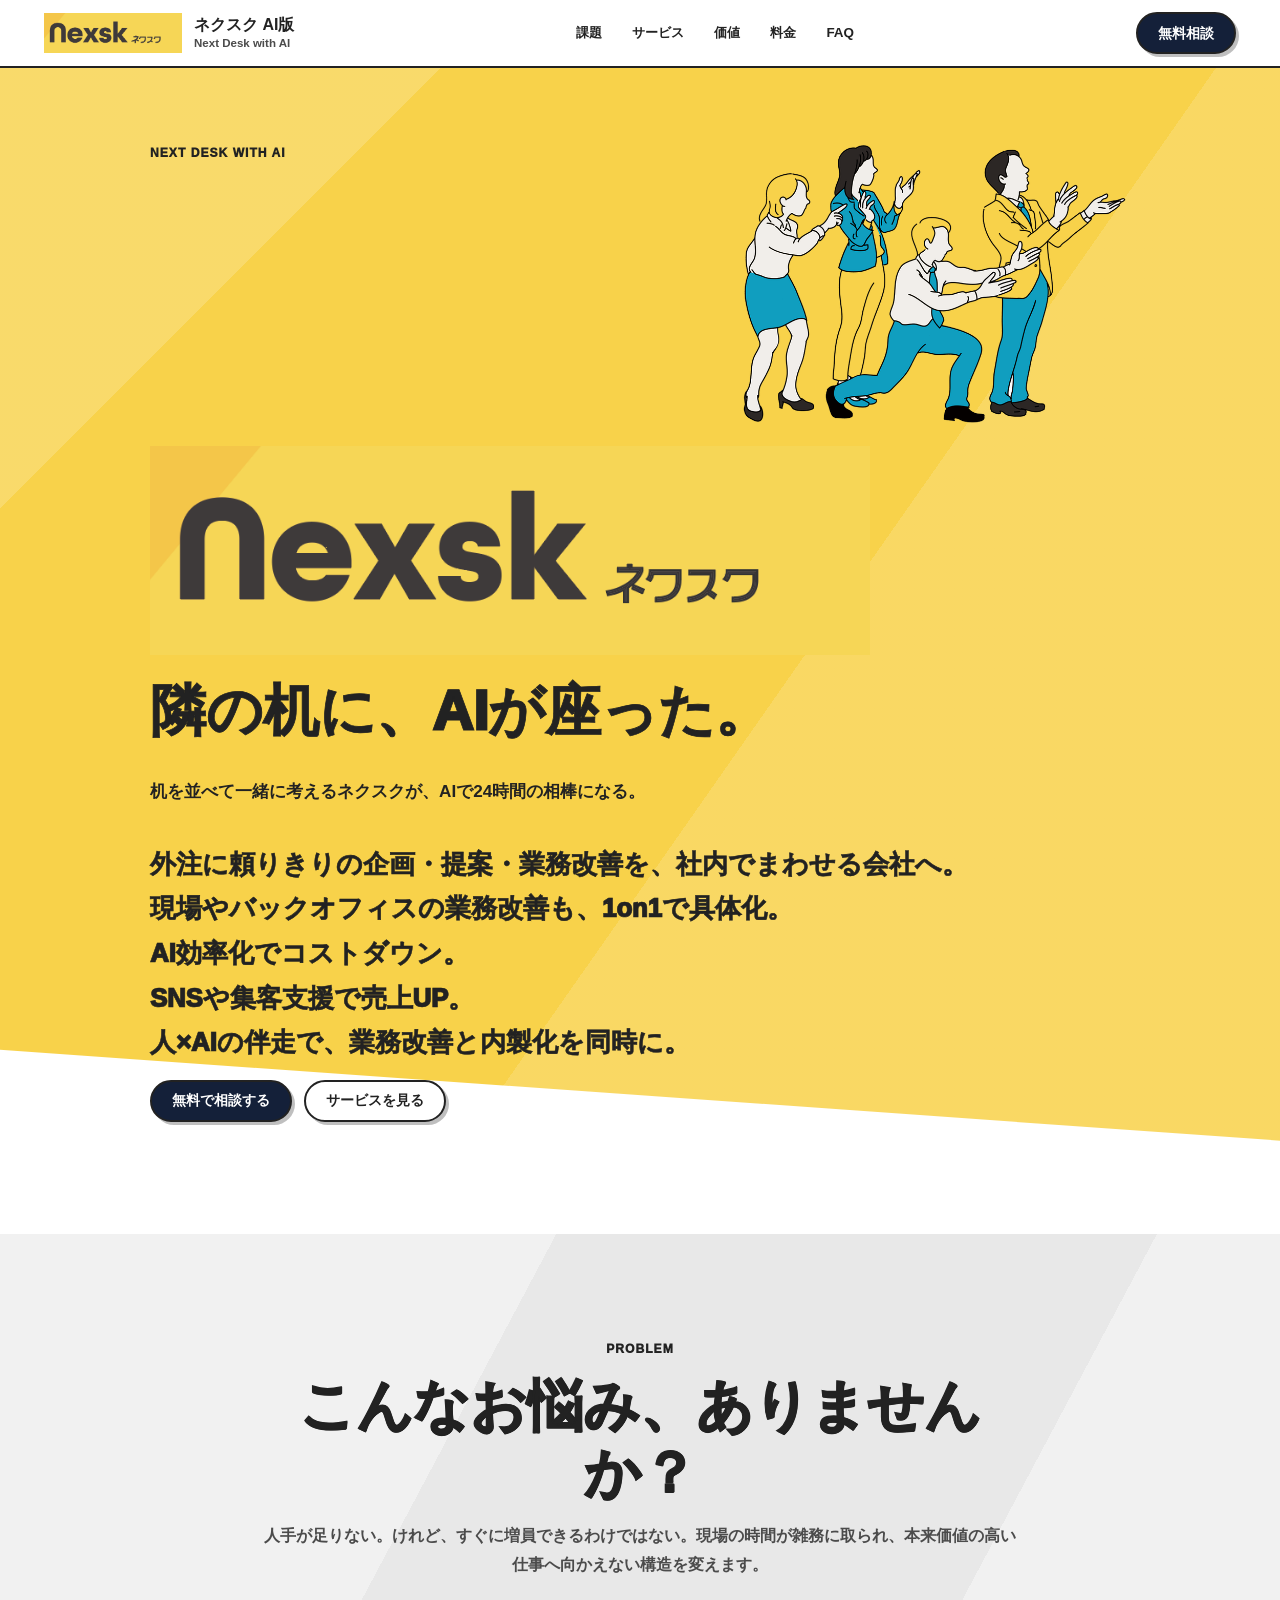
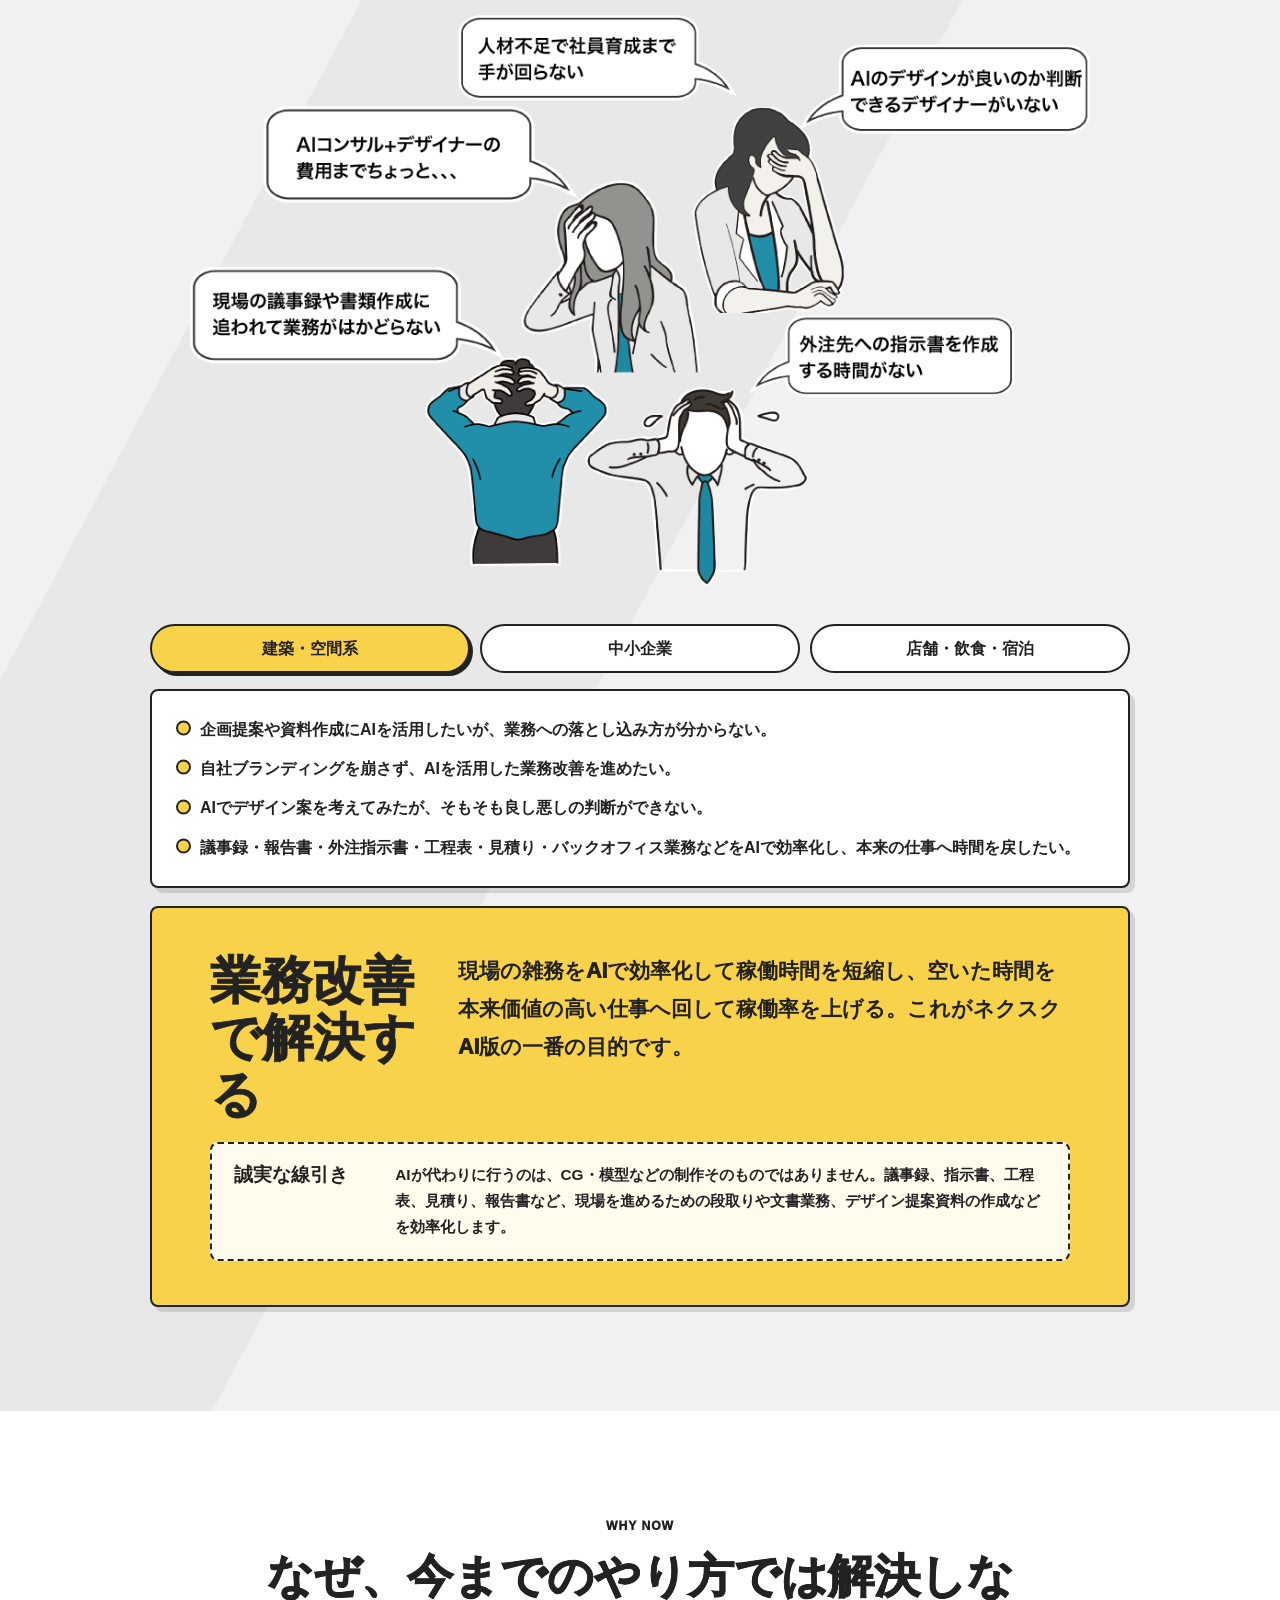
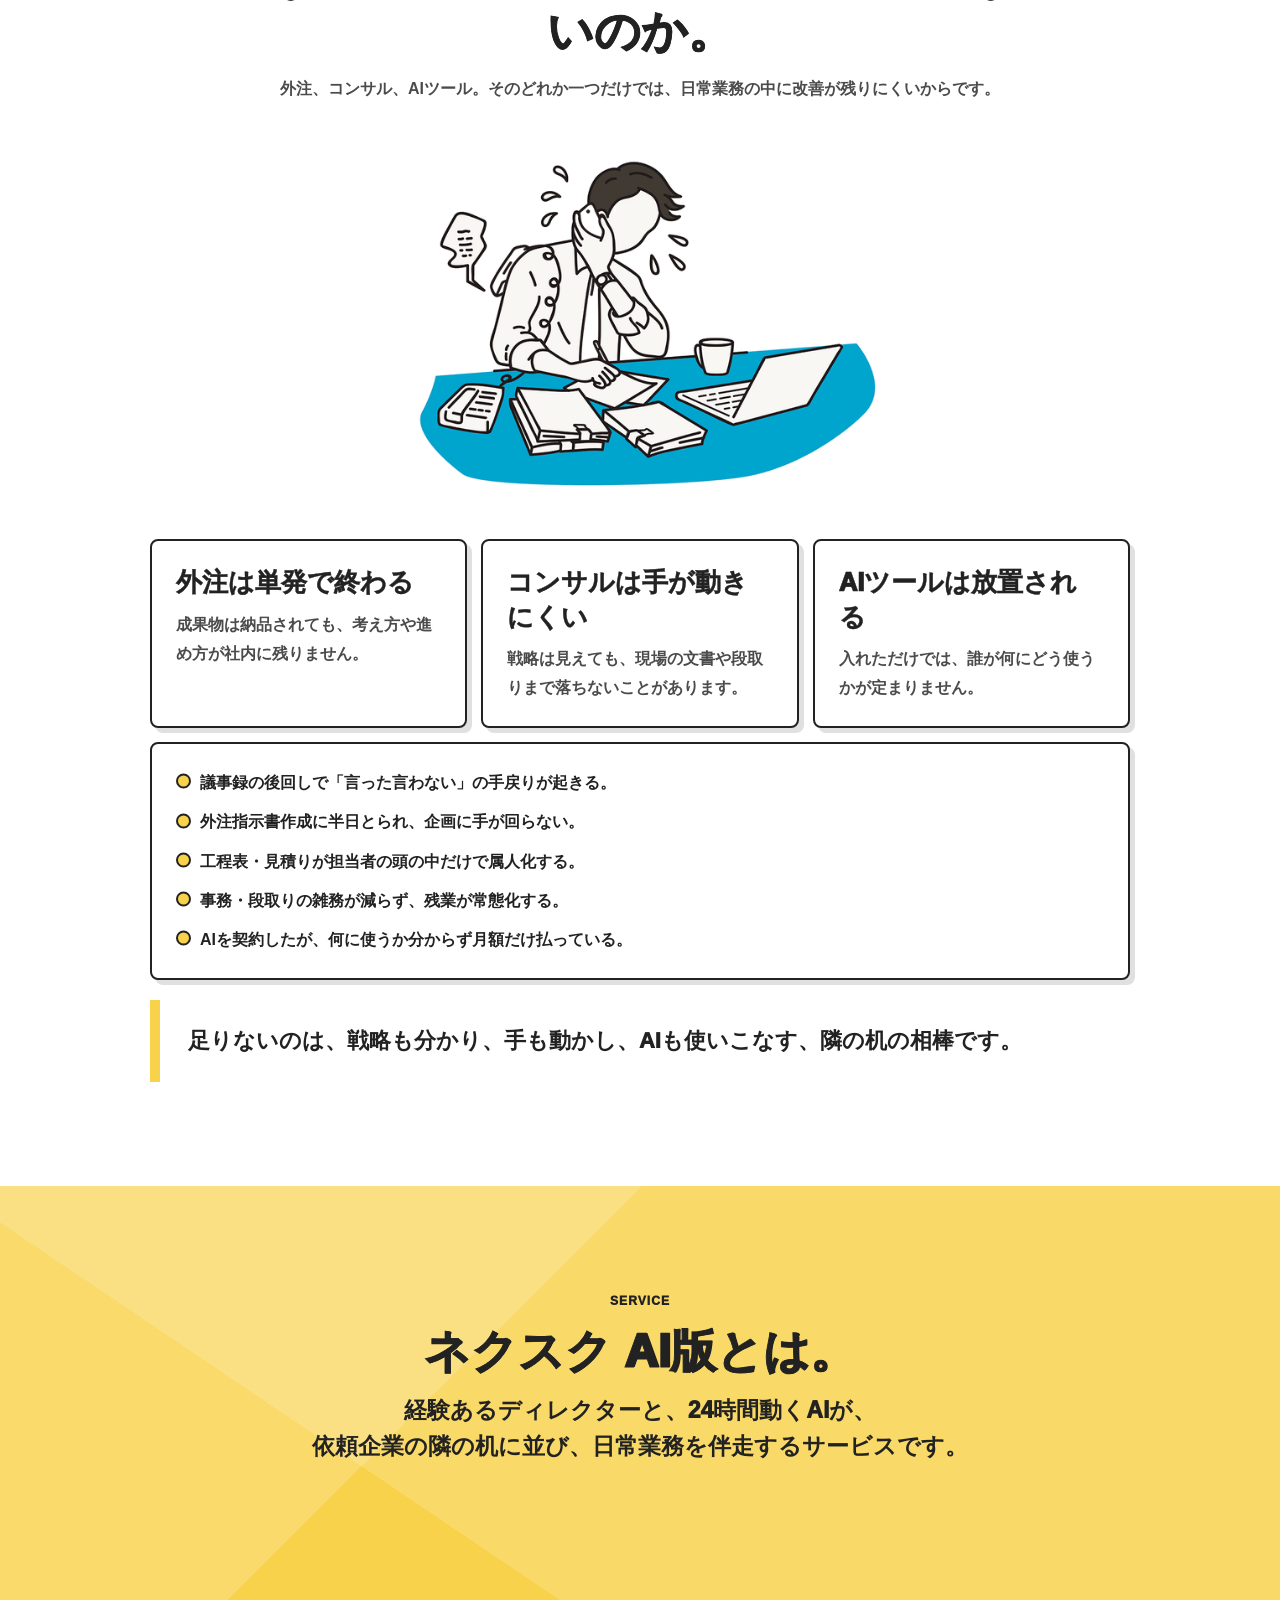
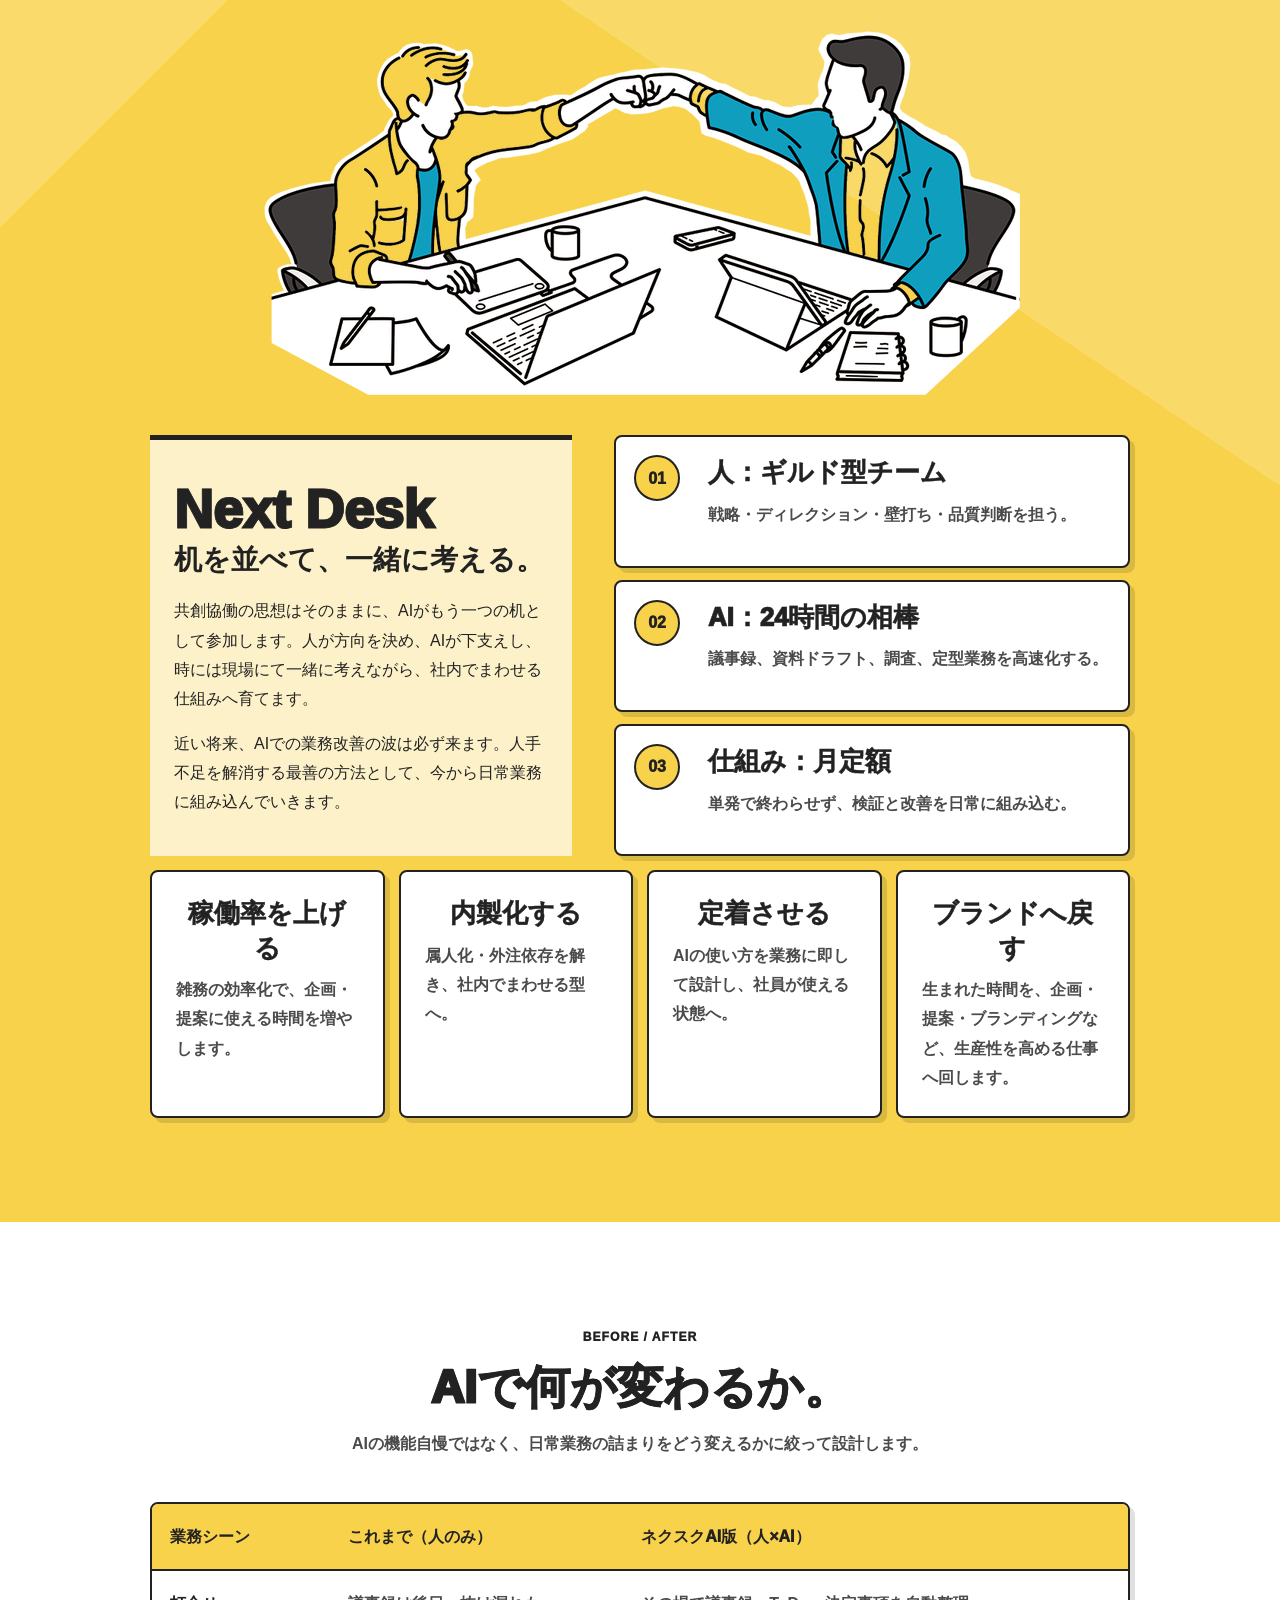
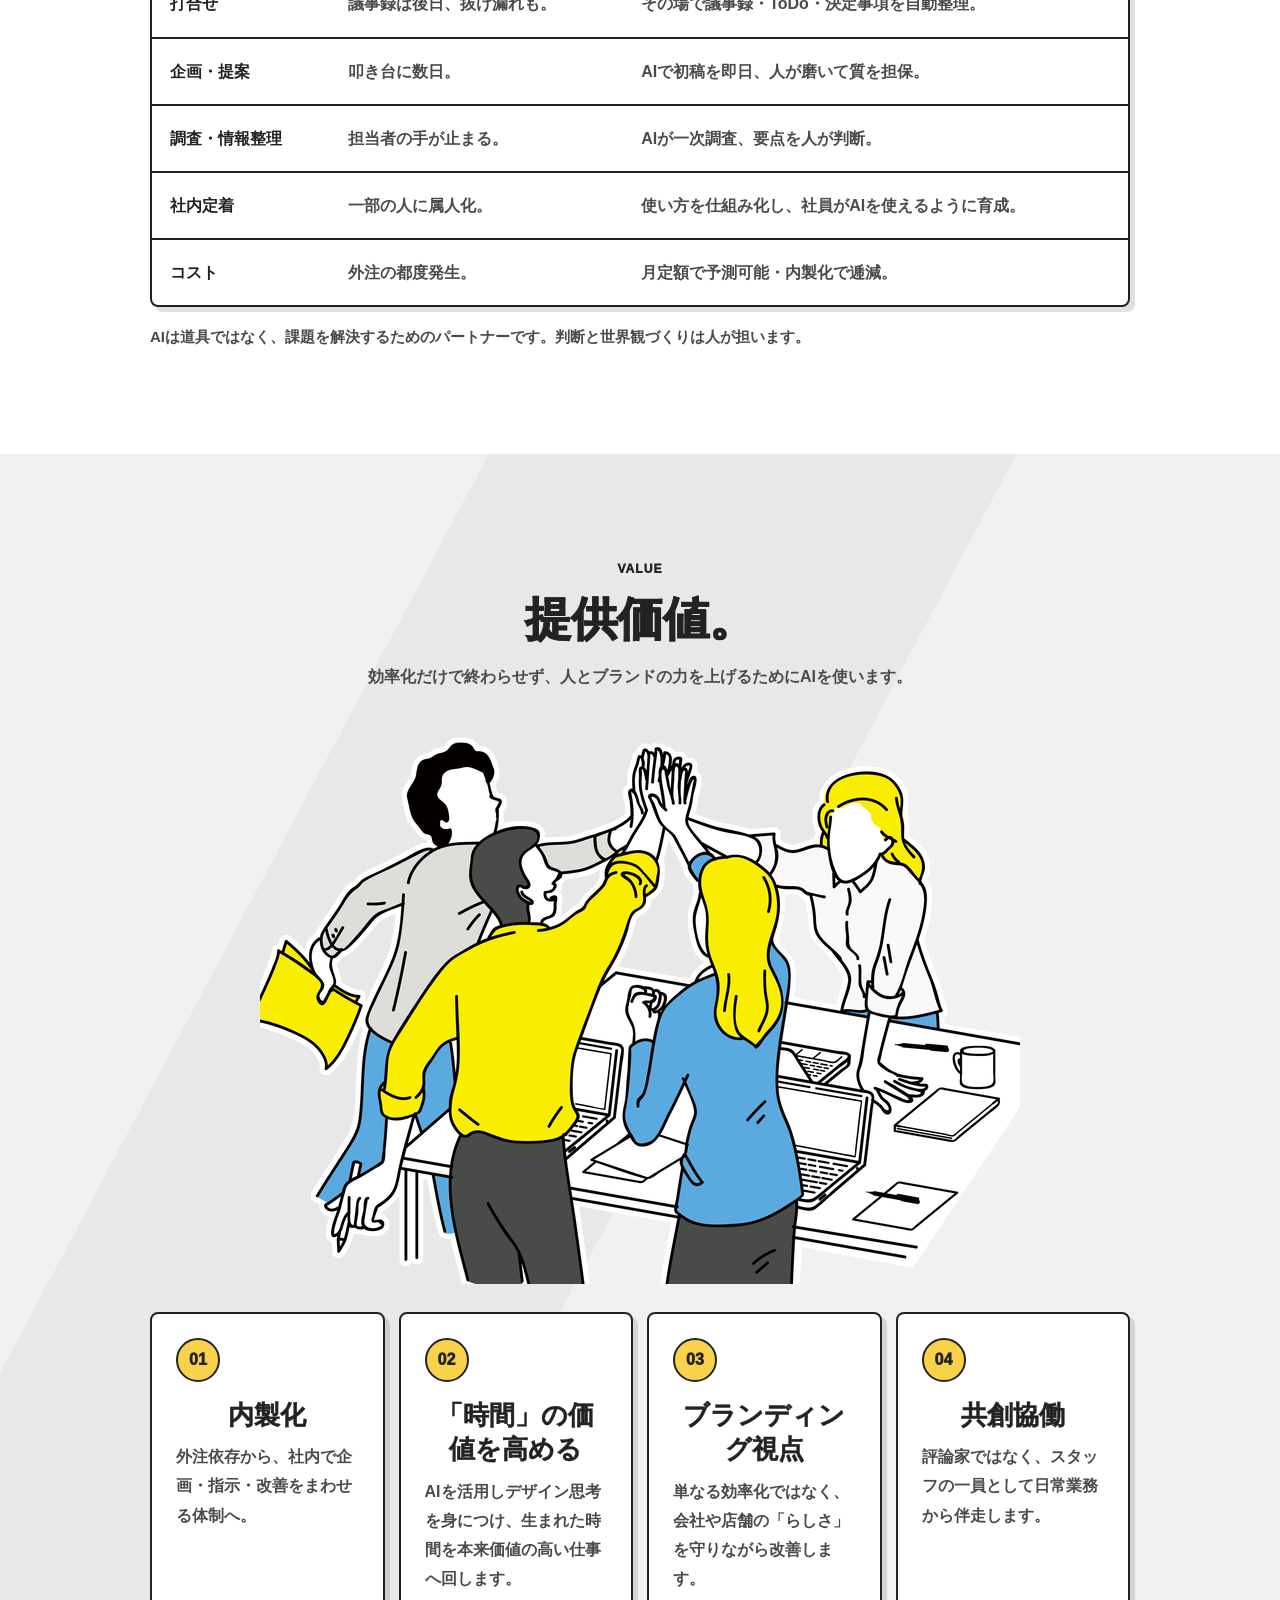
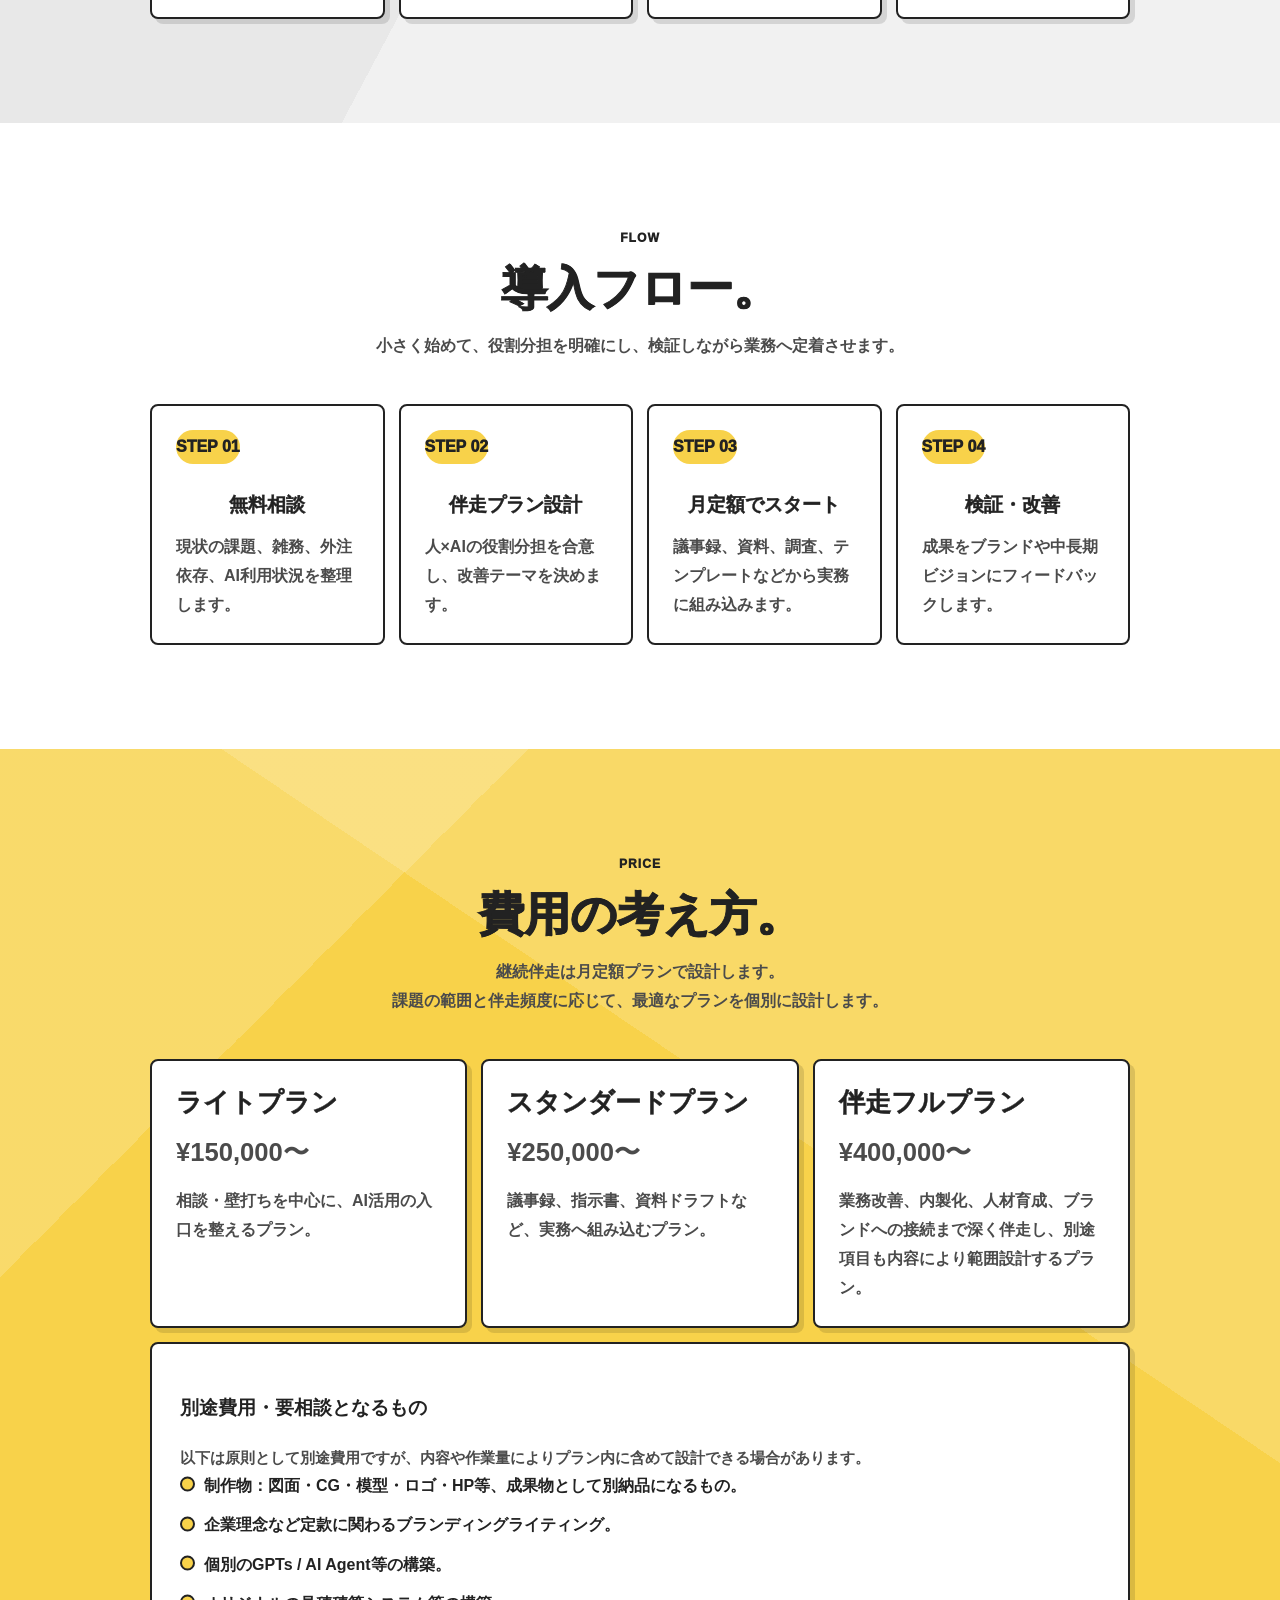
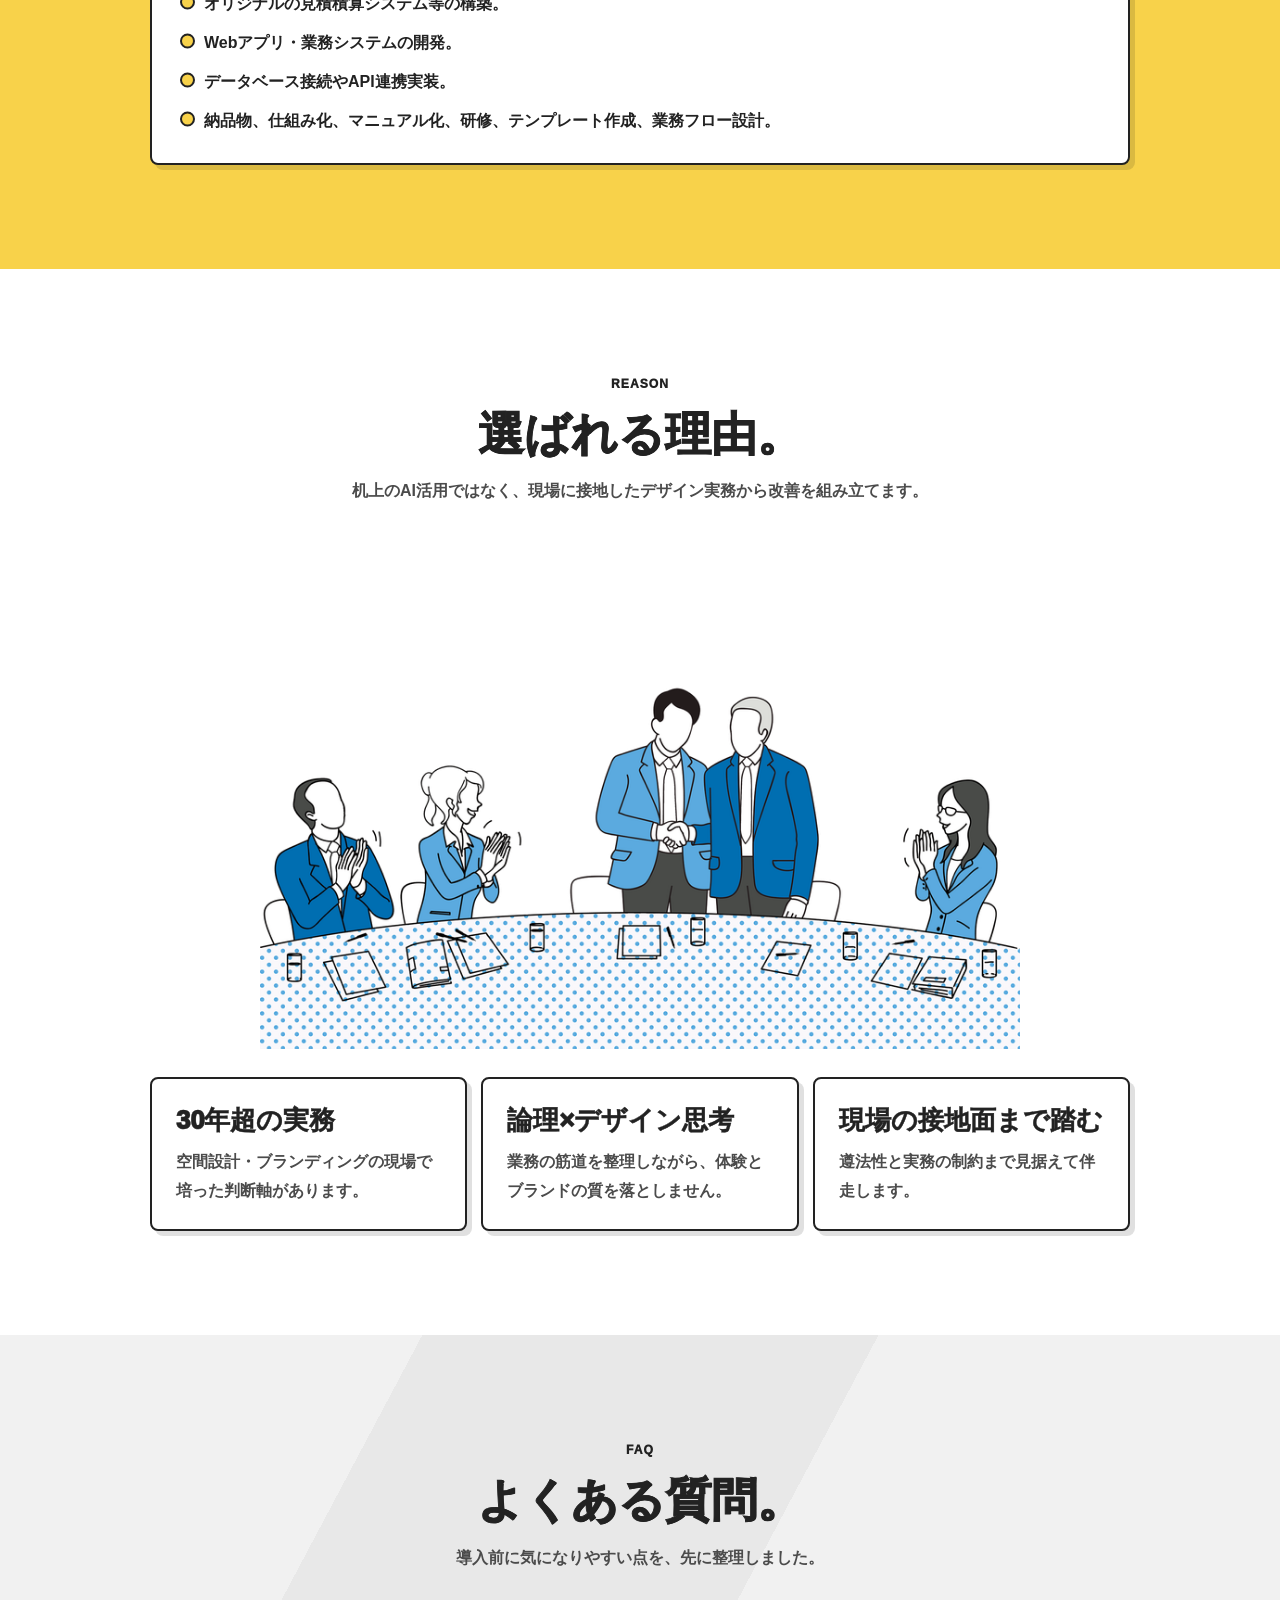
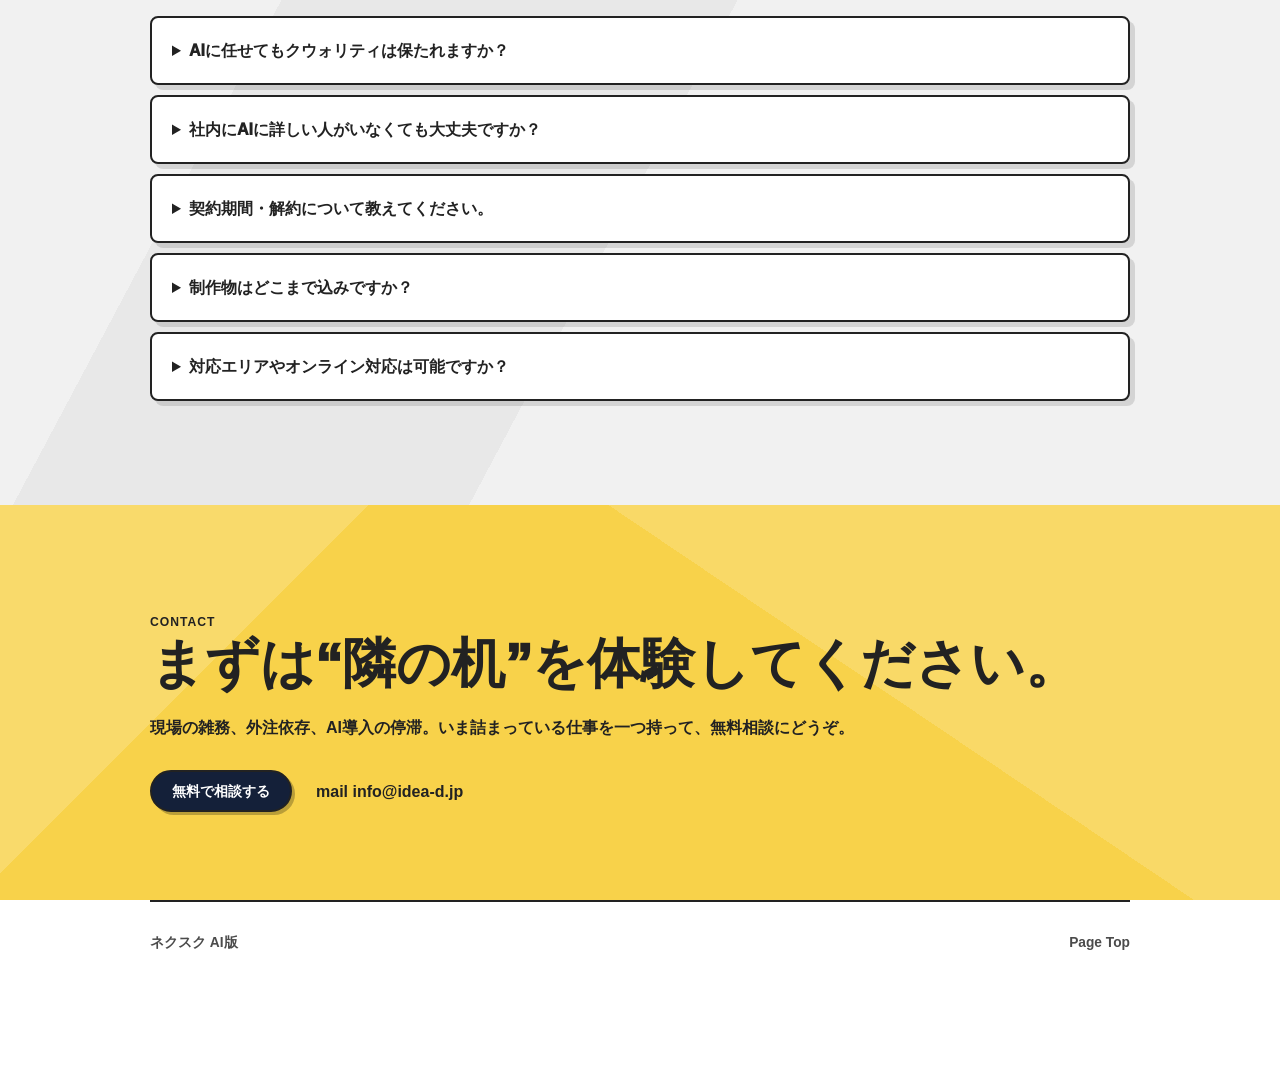
==== commit 598c89d0: "update 20260807" ====
--- a/index.html
+++ b/index.html
@@ -1235,6 +1235,8 @@
             <div class="hero-result">
               <h2>外注に頼りきりの企画・提案・業務改善を、社内でまわせる会社へ。</h2>
               <p>現場やバックオフィスの業務改善も、1on1で具体化。</p>
+              <p>AI効率化でコストダウン。</p>
+              <p>SNSや集客支援で売上UP。</p>
               <p>人×AIの伴走で、業務改善と内製化を同時に。</p>
               <div class="hero-actions">
                 <a class="button" href="mailto:info@idea-d.jp?subject=ネクスクAI版の無料相談">無料で相談する</a>
@@ -1518,7 +1520,7 @@
         </div>
         <div class="faq-list">
           <details><summary>AIに任せてもクウォリティは保たれますか？</summary><p>判断は人が担います。AIは議事録、整理、初稿、定型作業の下支えをし、最終的な品質と世界観は経験あるディレクターが確認します。</p></details>
-          <details><summary>社内にAIに詳しい人がいなくても大丈夫ですか？</summary><p>大丈夫です。使い方の設計、テンプレート化、社員が使える状態への育成まで含めて伴走します。</p></details>
+          <details><summary>社内にAIに詳しい人がいなくても大丈夫ですか？</summary><p>大丈夫です。使い方の設計、テンプレート化、社員が使える状態への育成まで含めて伴走します。ご希望に応じて、社内向けセミナーの開催もいたします。</p></details>
           <details><summary>契約期間・解約について教えてください。</summary><p>AI活用の定着と業務改善の効果検証には一定の運用期間が必要なため、基本の最低契約期間は6か月を目安としています。伴走範囲や運用体制に応じて、無料相談時に前提を確認します。</p></details>
           <details><summary>制作物はどこまで込みですか？</summary><p>制作物として図面・CG・模型・ロゴ・HP等、成果物として別納品になるものは原則として別途費用です。個別のGPTs / AI Agent等の構築、見積積算システム、Webアプリ・業務システム、データベース接続やAPI連携実装、研修、マニュアル化なども、内容や作業量によりプラン内に含められる場合があります。無料相談時に範囲を確認します。</p></details>
           <details><summary>対応エリアやオンライン対応は可能ですか？</summary><p>対応エリア・オンライン可否は要相談です。業務内容や打合せ頻度に合わせて進め方を設計します。</p></details>
@@ -1532,7 +1534,6 @@
         <div class="contact-row">
           <a class="button" href="mailto:info@idea-d.jp?subject=ネクスクAI版の無料相談">無料で相談する</a>
           <a href="mailto:info@idea-d.jp">mail info@idea-d.jp</a>
-          <a href="tel:0427854173">TEL 042-785-4173</a>
         </div>
       </section>
     </main>
@@ -1577,7 +1578,7 @@
     <!--
       差し替え箇所
       - コピー文言：ヒーロー、課題タブ、FAQ、最終CTA。
-      - 連絡先：mailtoリンク、info@idea-d.jp、TEL 042-785-4173。
+      - 連絡先：mailtoリンク、info@idea-d.jp。
       - 料金：ライトプラン／スタンダードプラン／伴走フルプランの月額表示。
       - 別途費用：制作物、個別のGPTs / AI Agent、見積積算システム、Webアプリ・業務システム、データベース接続、API連携、研修、業務フロー設計などの範囲。
     -->
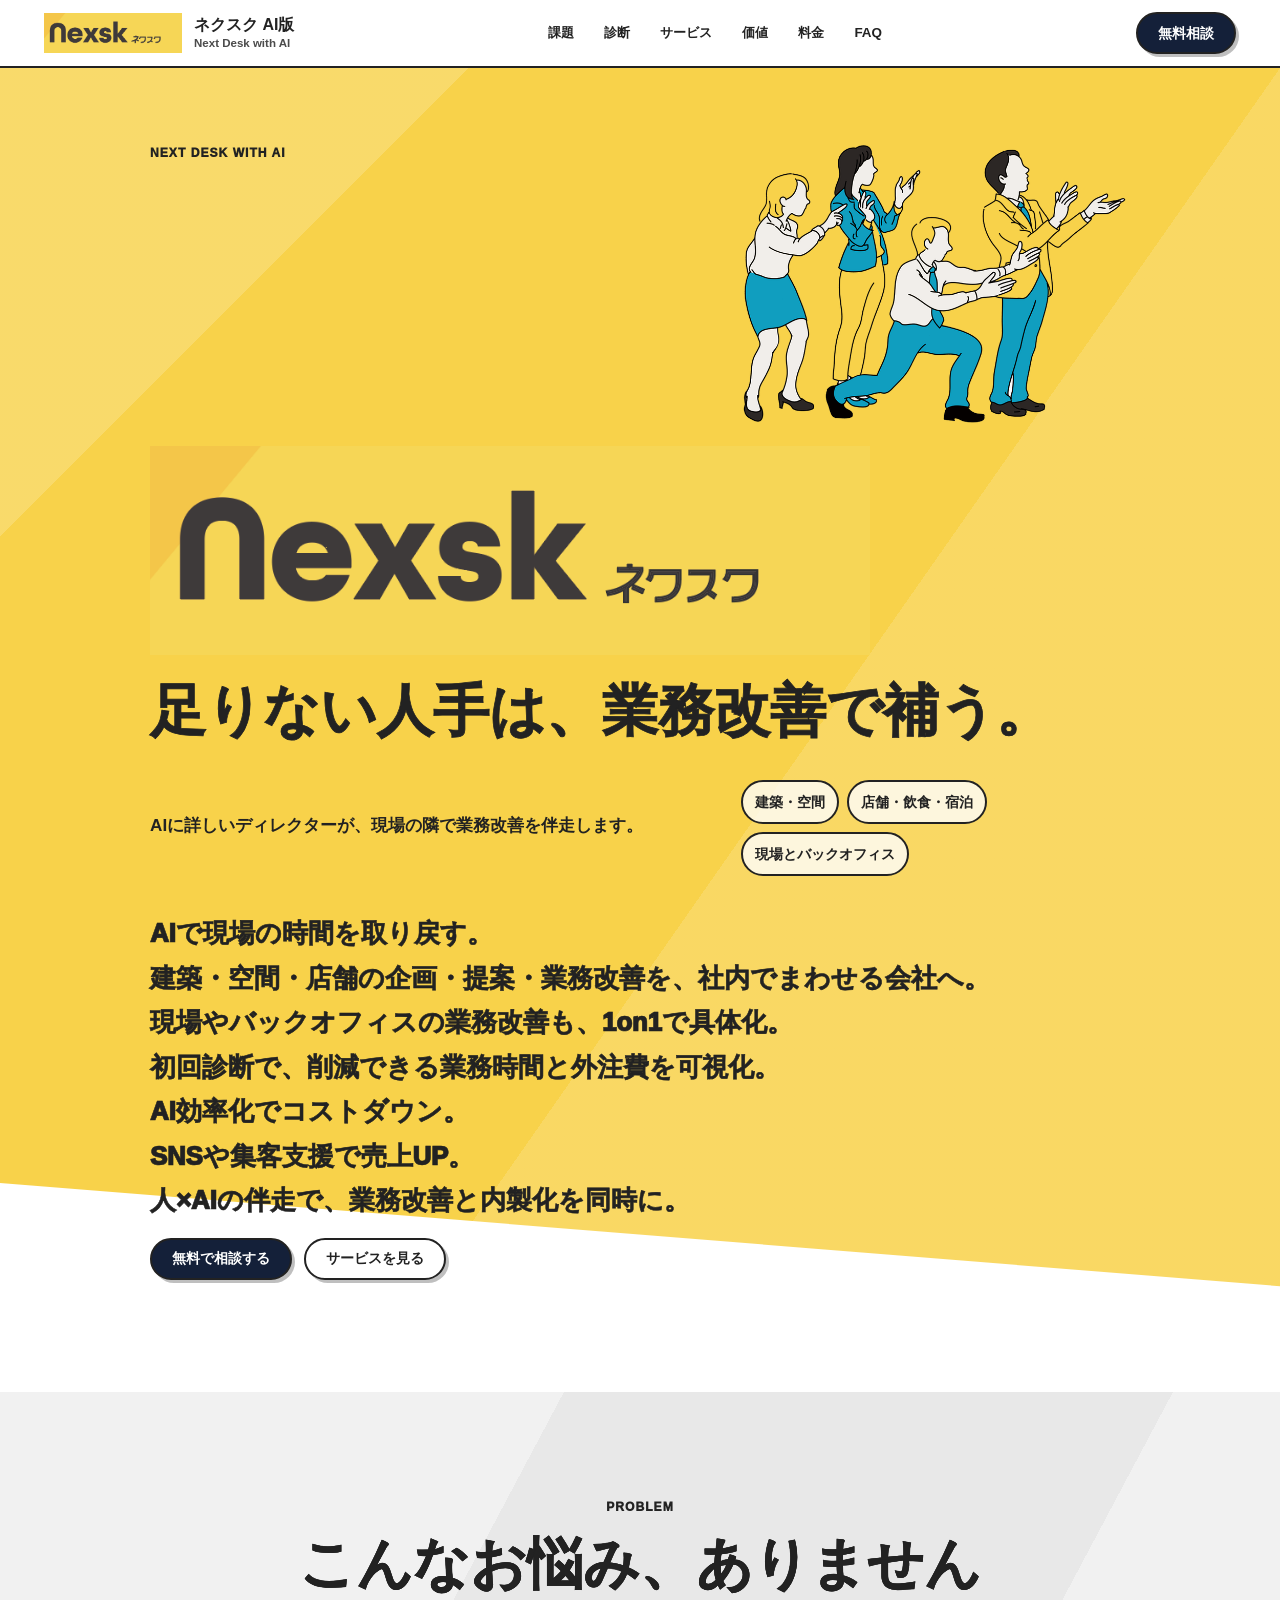
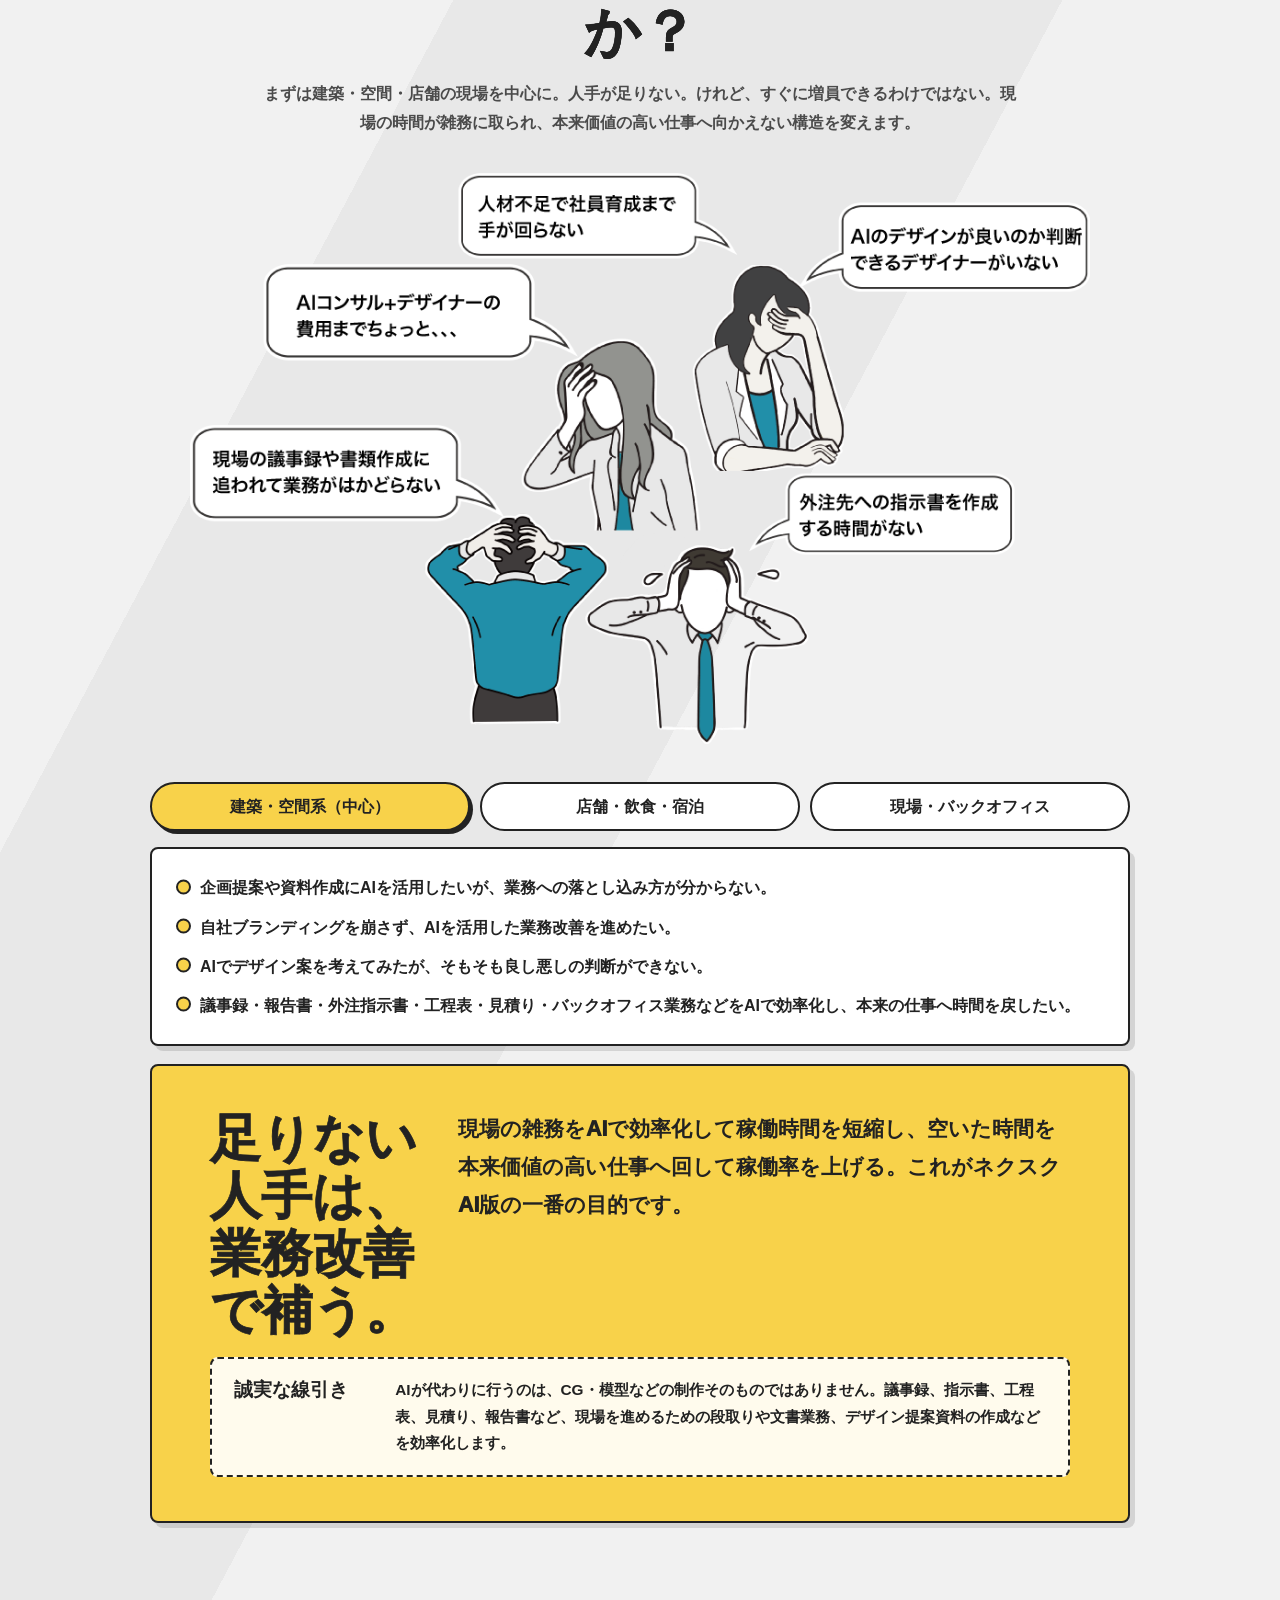
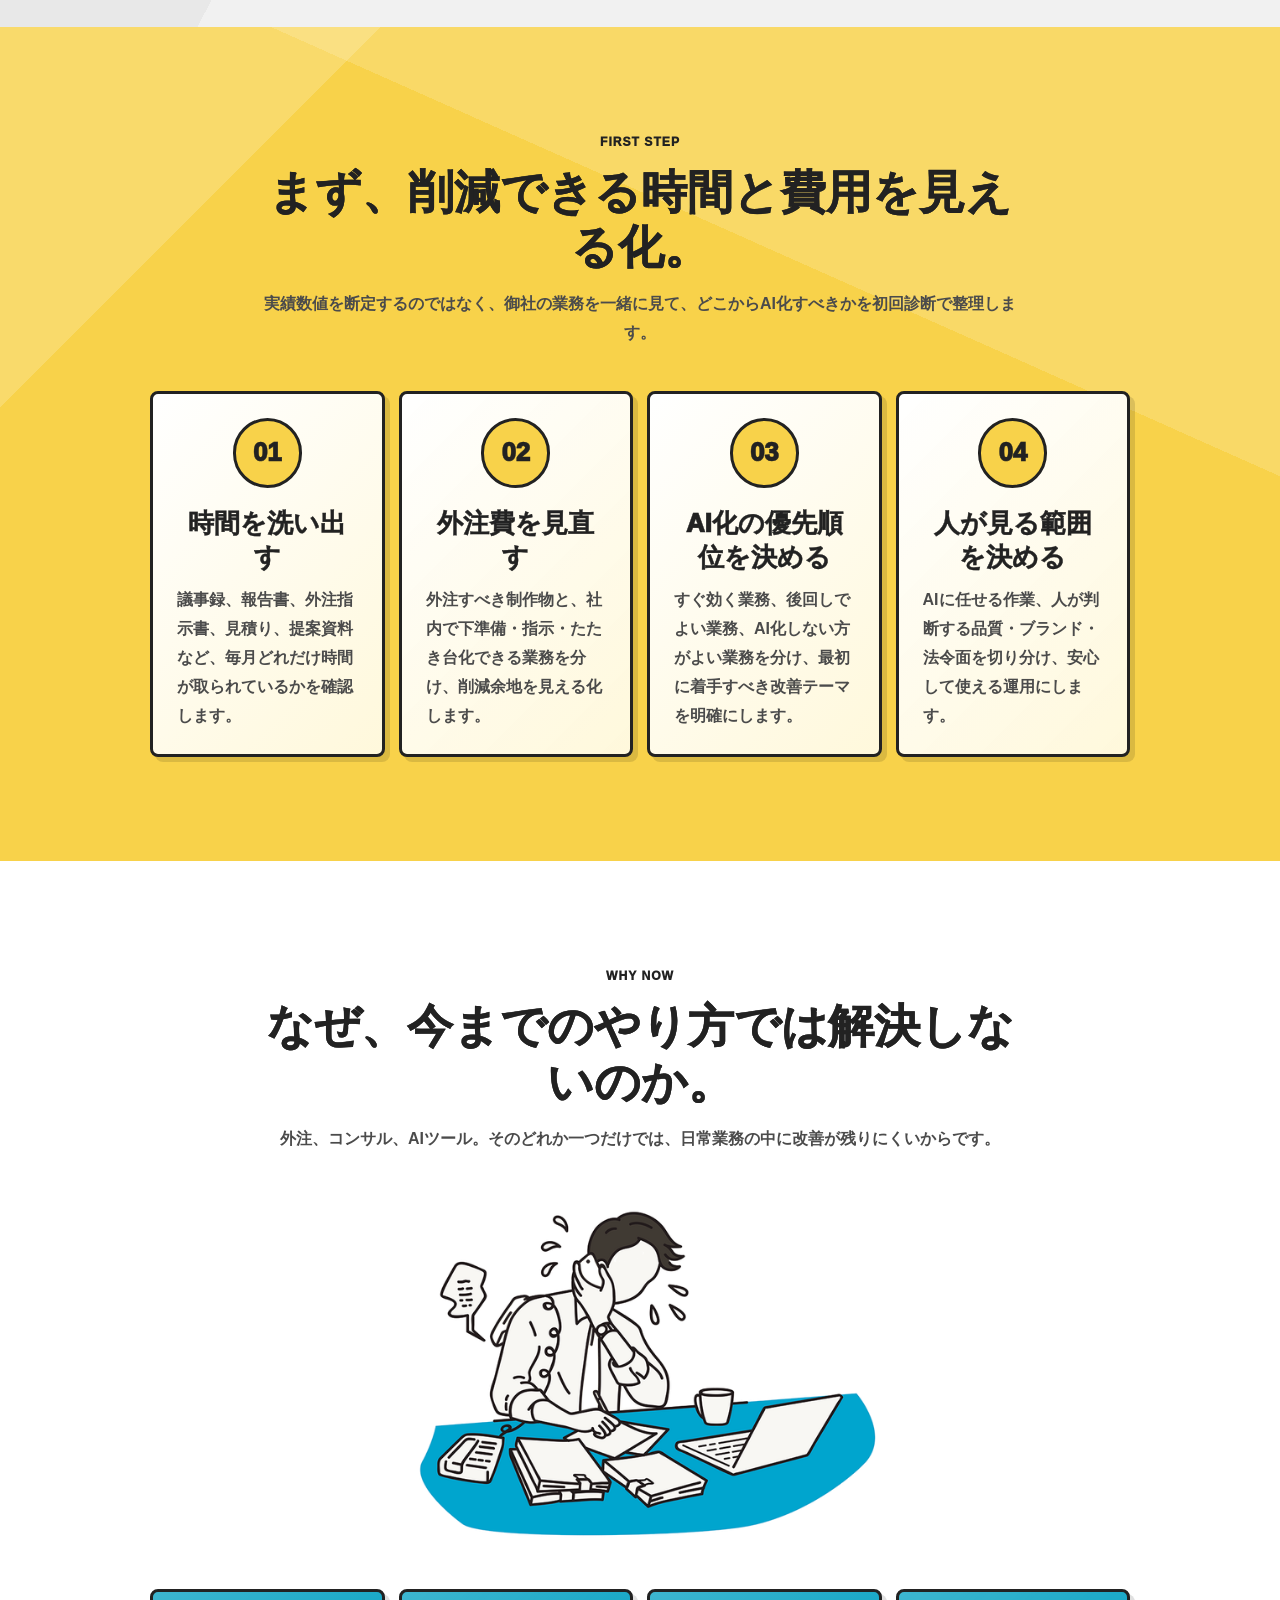
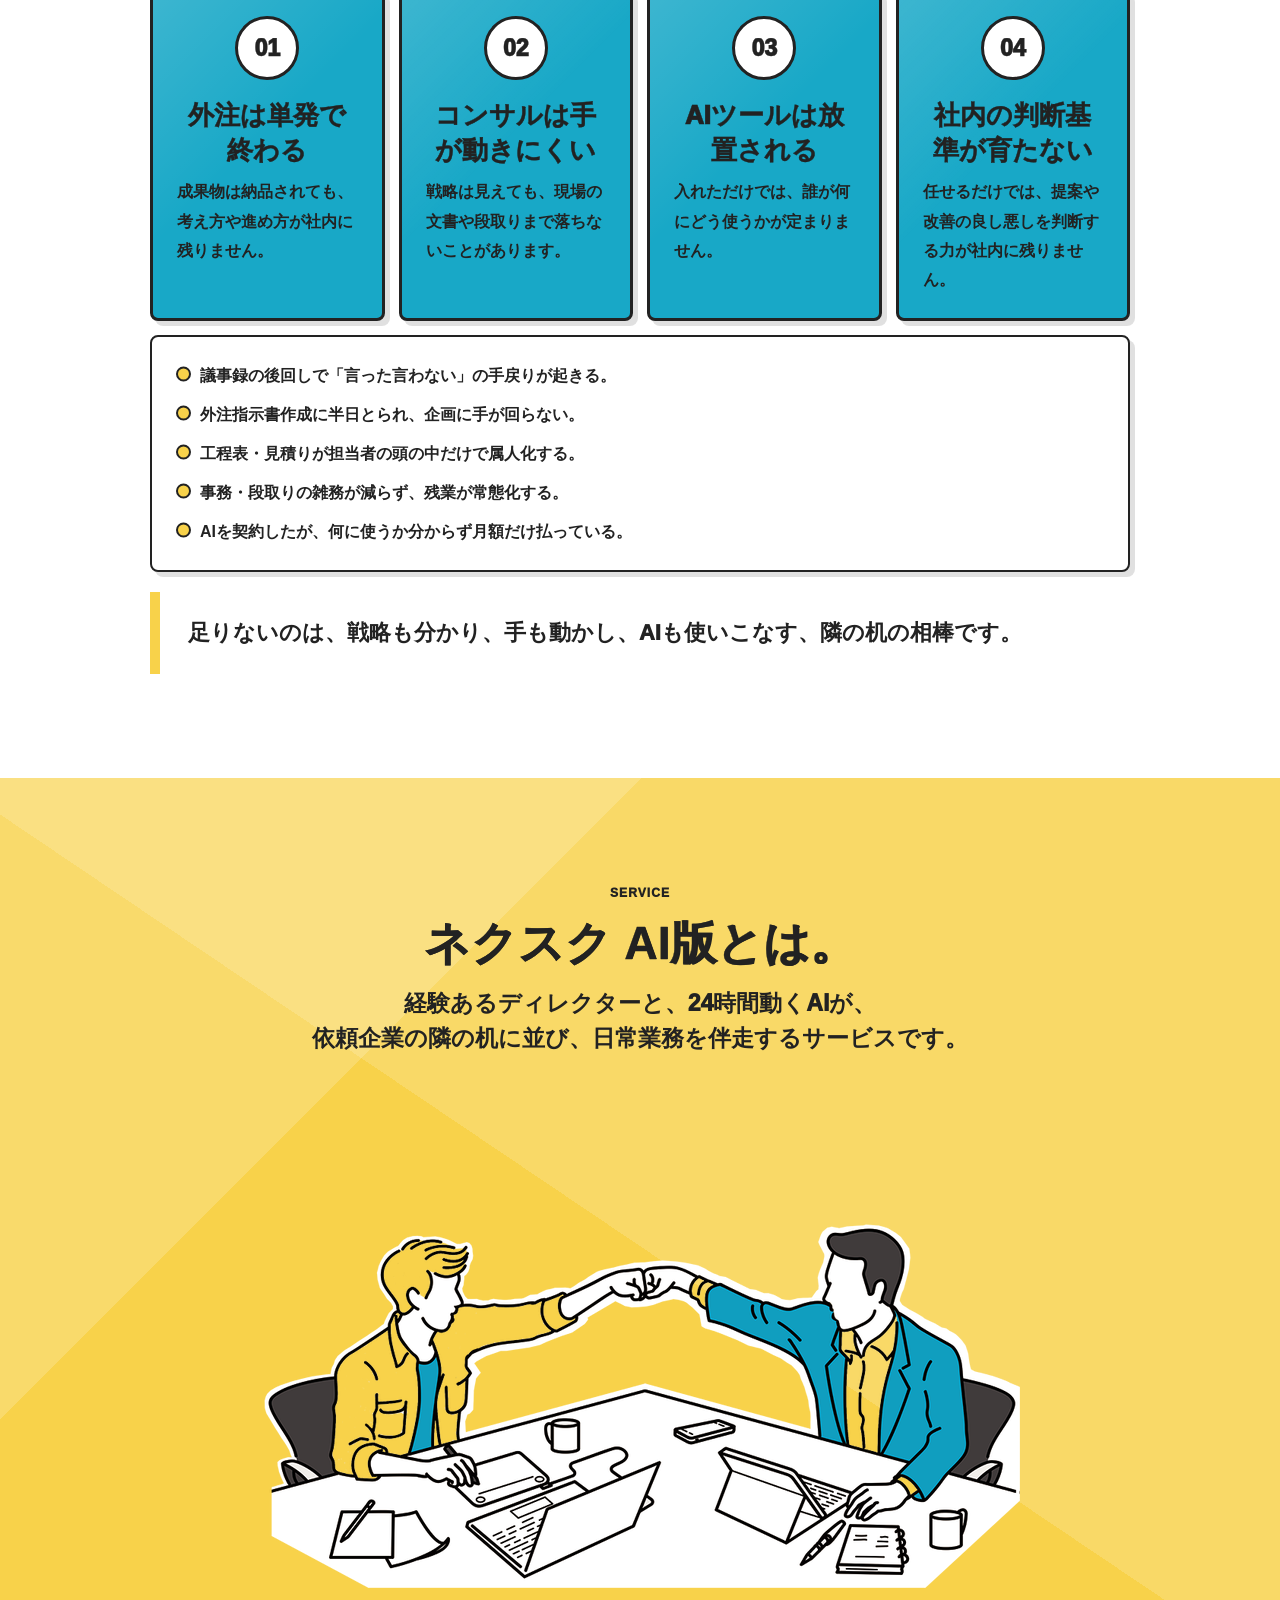
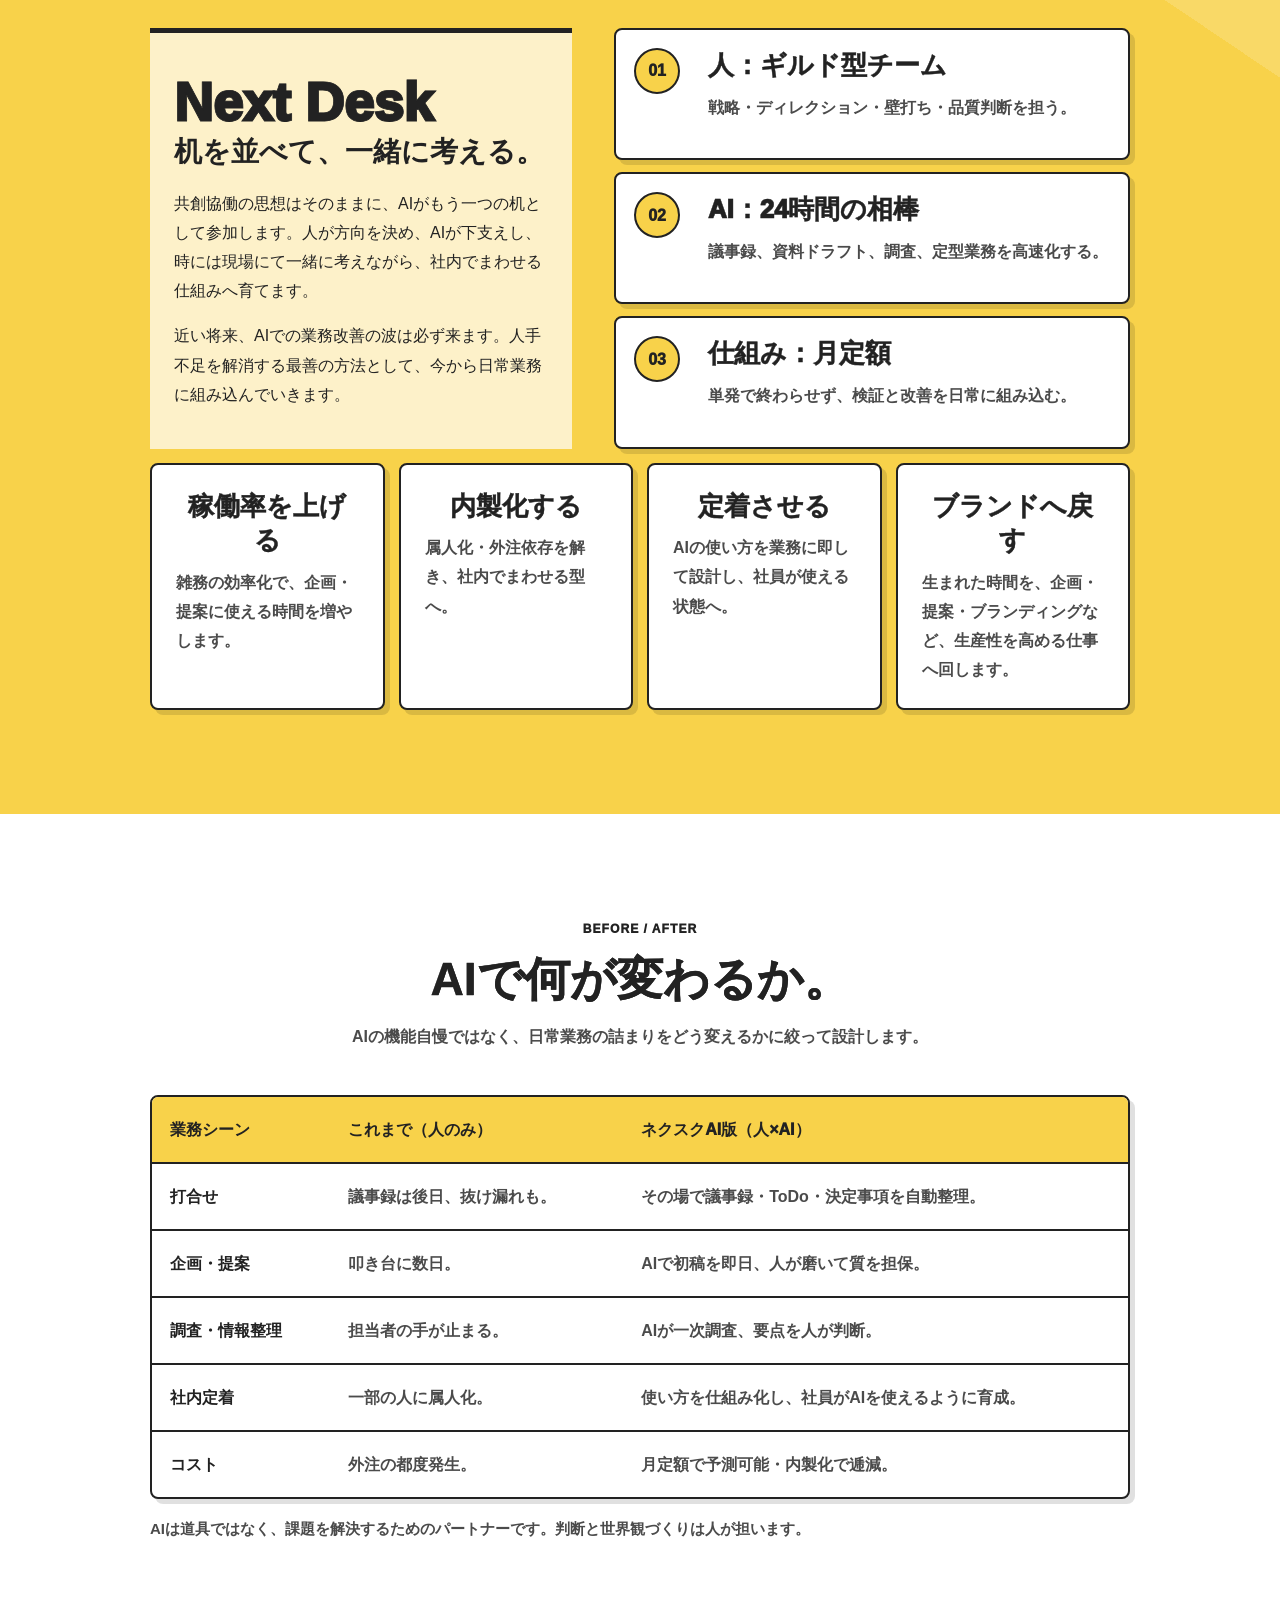
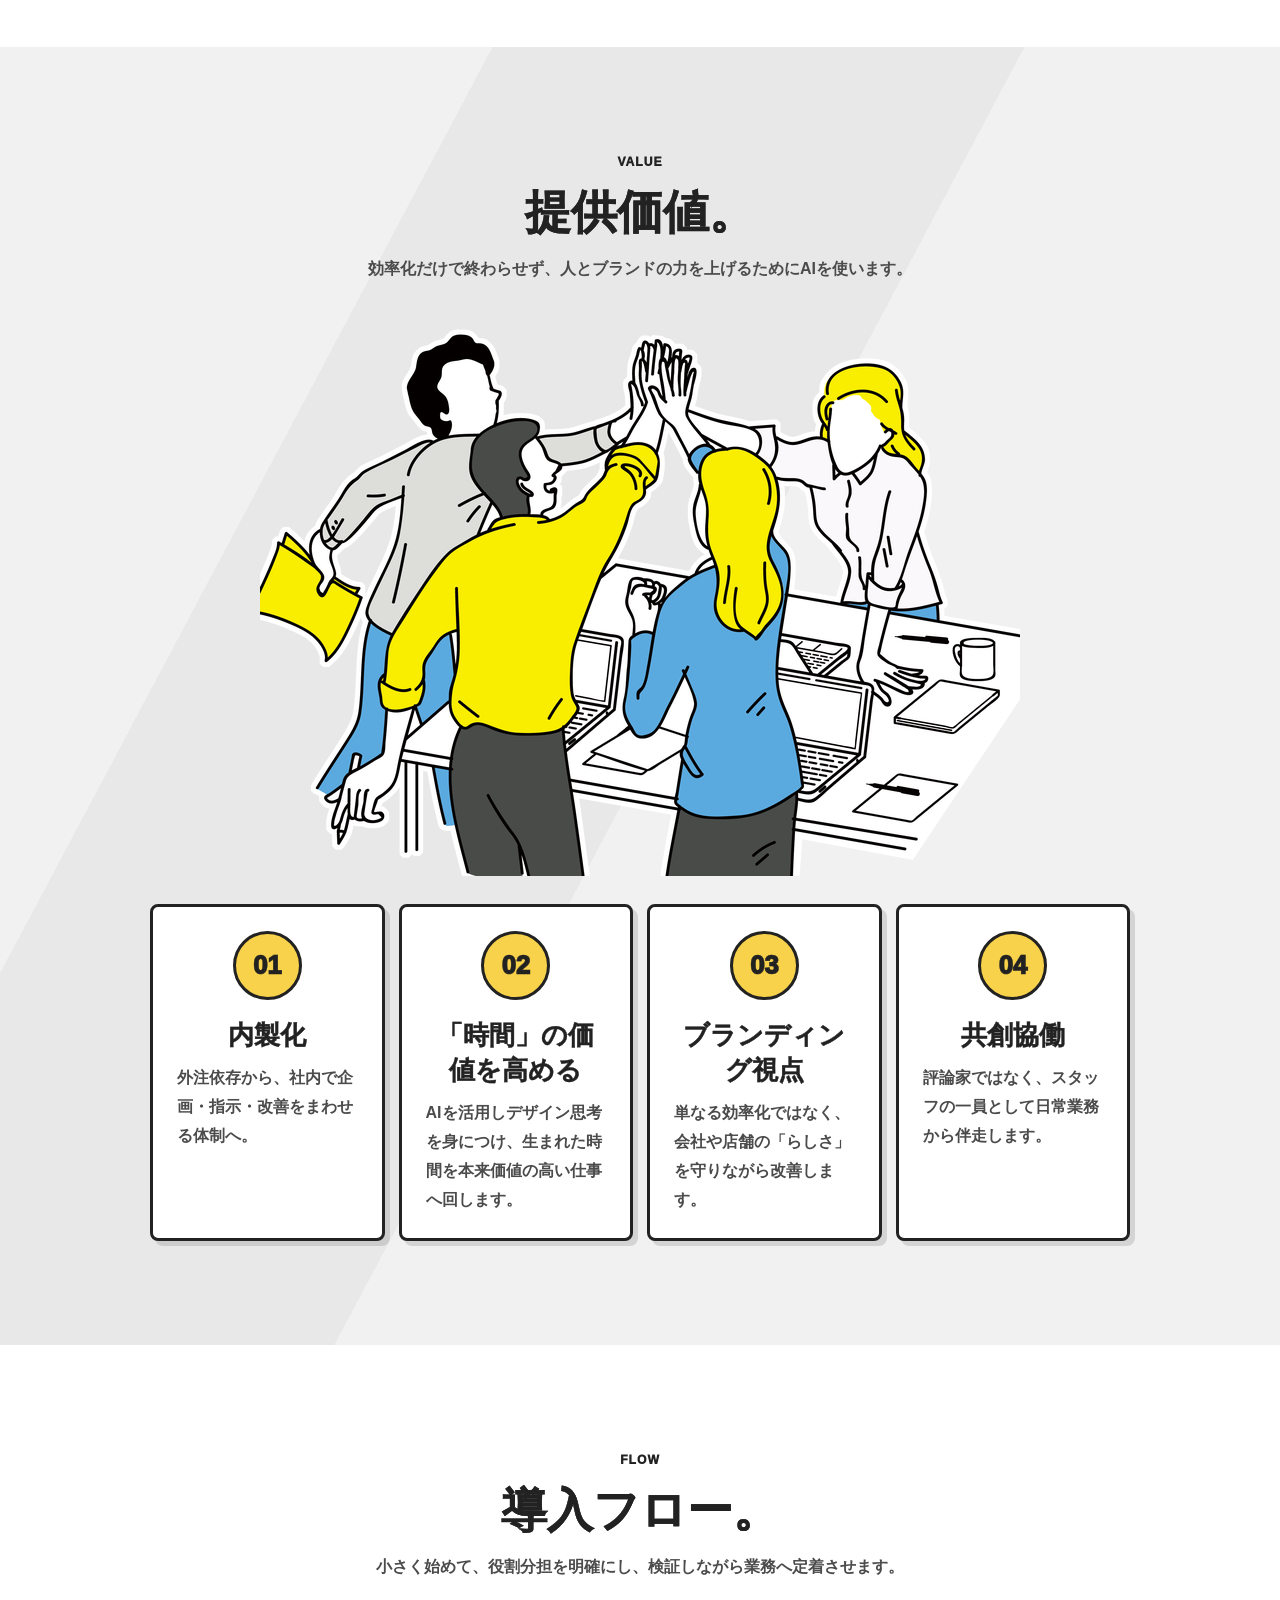
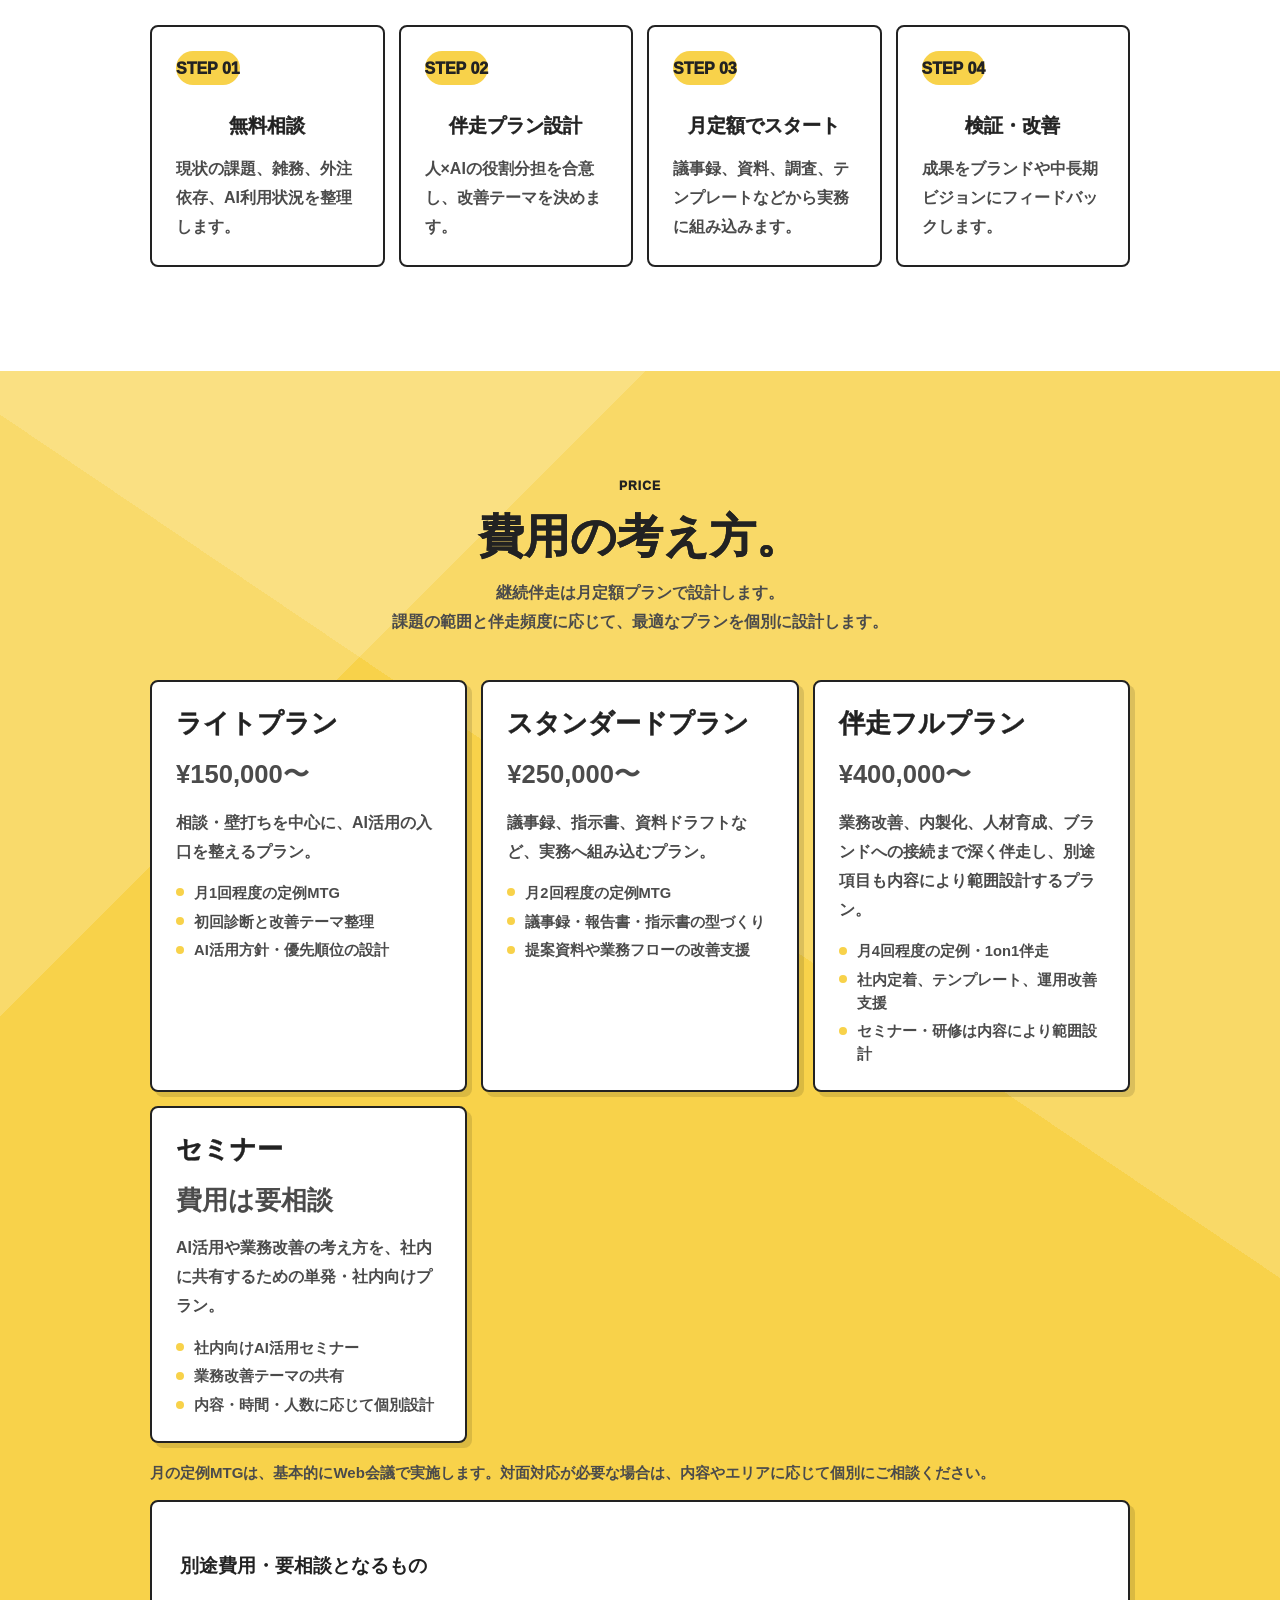
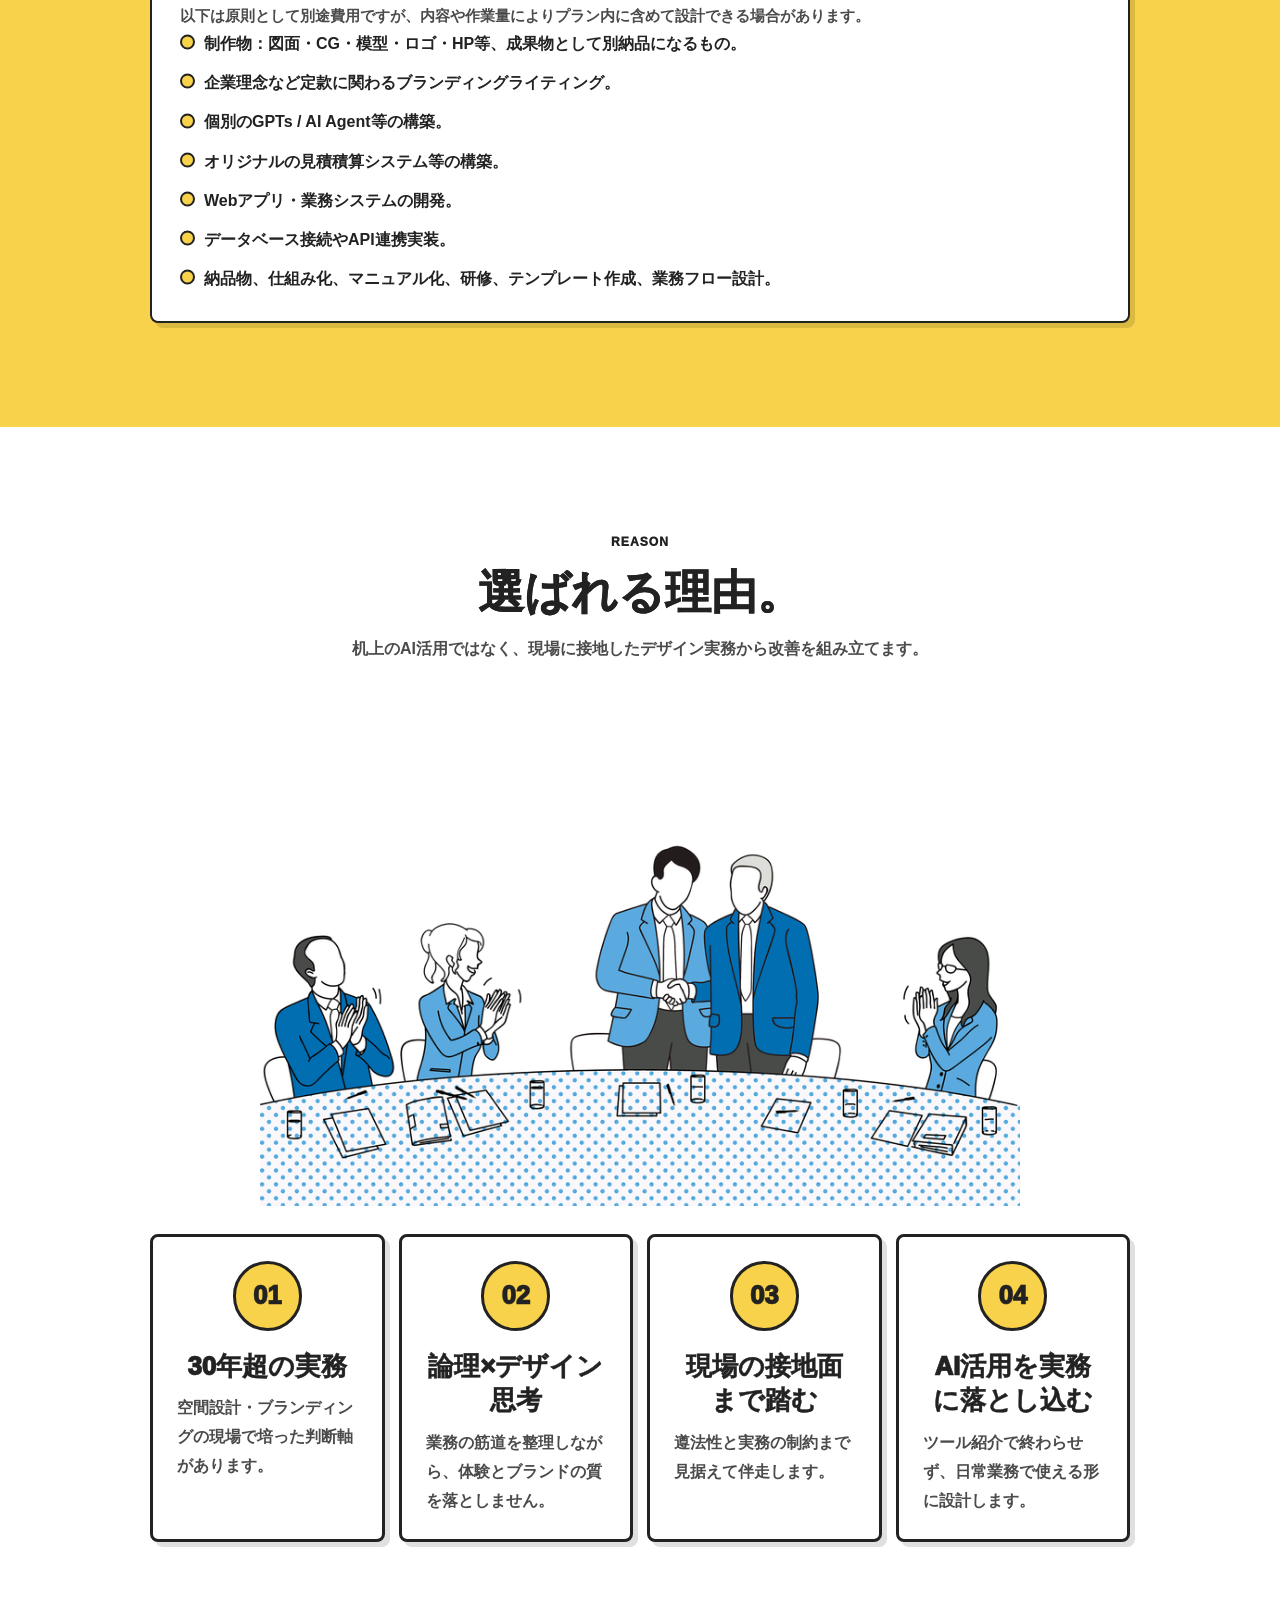
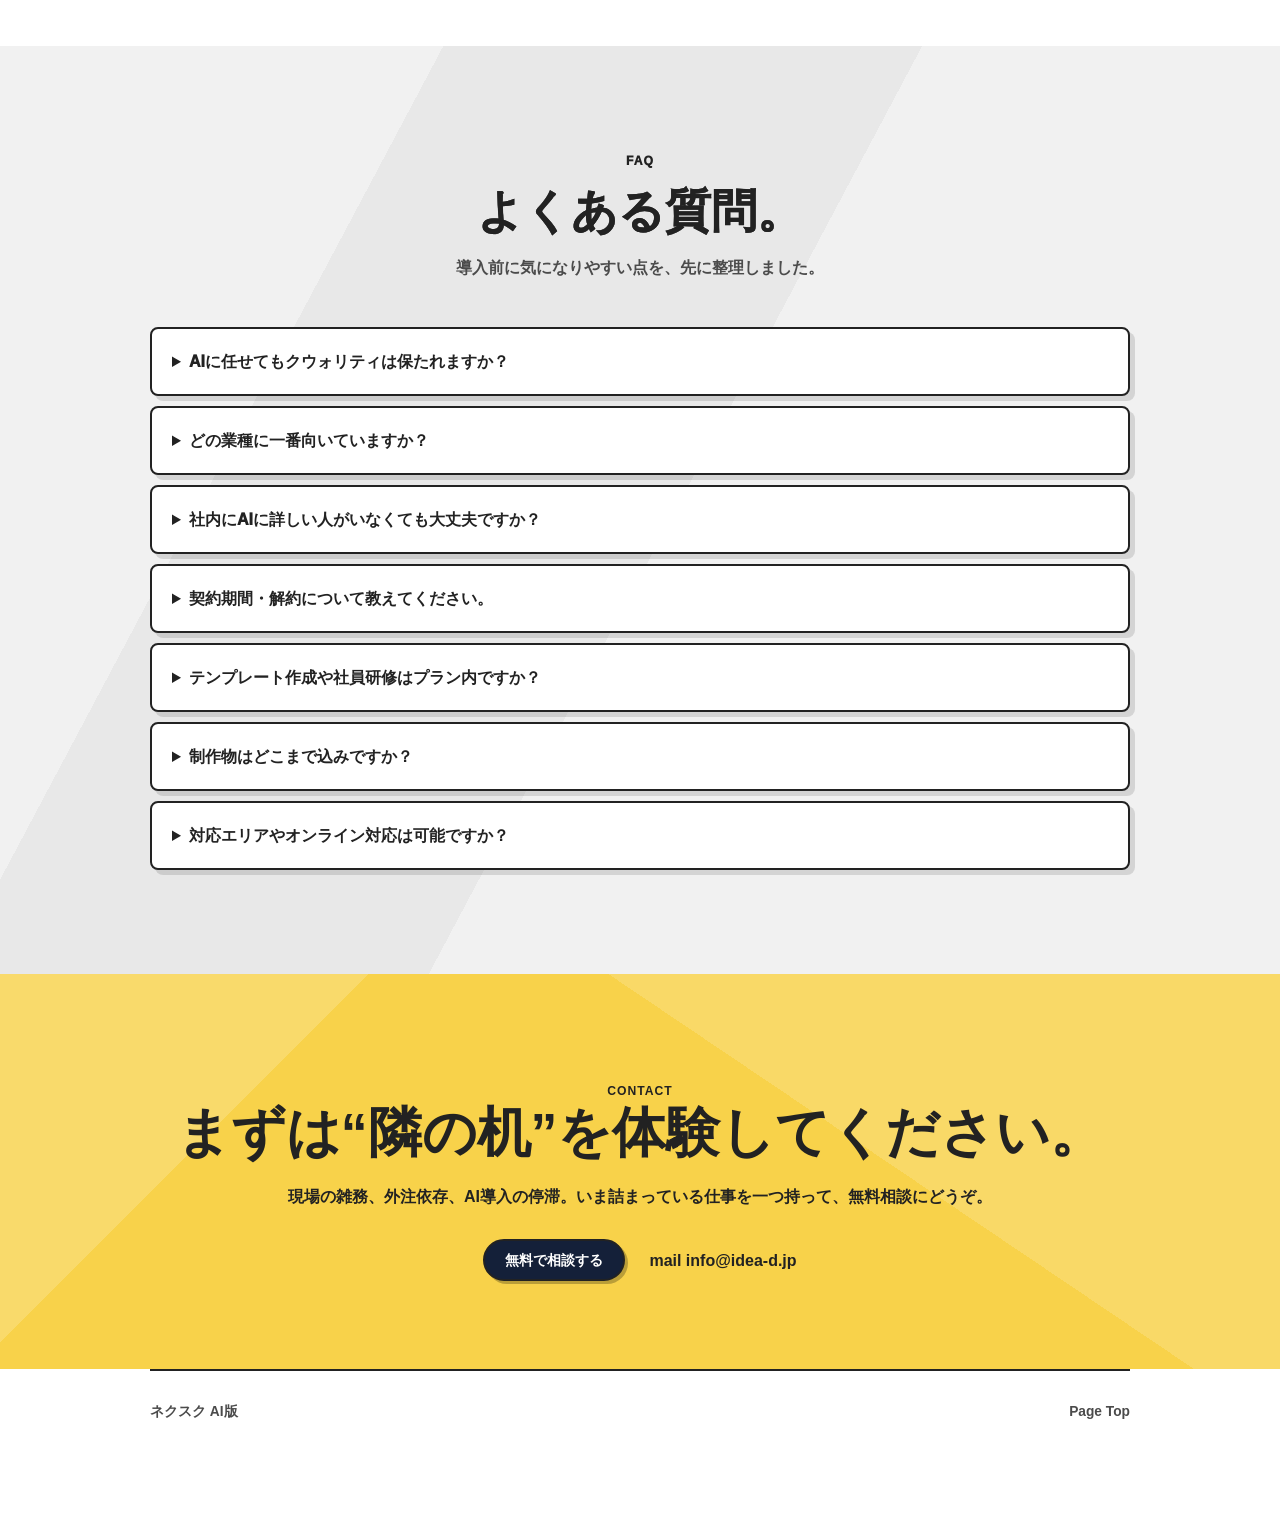
==== commit d0670660: "update 20260812" ====
--- a/index.html
+++ b/index.html
@@ -7,7 +7,7 @@
   <head>
     <meta charset="utf-8" />
     <meta name="viewport" content="width=device-width, initial-scale=1" />
-    <title>ネクスク AI版 | 隣の机に、AIが座った。</title>
+    <title>ネクスク AI版 | 足りない人手は、業務改善で補う。</title>
     <meta
       name="description"
       content="経験あるディレクターと24時間動くAIが、隣の机に並び、業務改善と内製化を伴走するネクスク AI版のランディングページ。"
@@ -250,6 +250,25 @@
         white-space: nowrap;
       }
 
+      .hero-tags {
+        display: flex;
+        flex-wrap: wrap;
+        gap: 8px;
+        margin: 20px 0 0;
+        padding: 0;
+        list-style: none;
+      }
+
+      .hero-tags li {
+        padding: 7px 12px;
+        border: 2px solid var(--line);
+        border-radius: 999px;
+        background: rgba(255, 255, 255, 0.78);
+        color: var(--ink);
+        font-size: 0.9rem;
+        font-weight: 950;
+      }
+
       .hero-result {
         grid-column: 1;
         margin-top: 20px;
@@ -514,6 +533,13 @@
           var(--yellow);
       }
 
+      #diagnosis::before {
+        background:
+          linear-gradient(135deg, rgba(255, 255, 255, 0.18) 0 18%, transparent 18% 100%),
+          linear-gradient(24deg, transparent 0 68%, rgba(255, 255, 255, 0.16) 68%),
+          var(--yellow);
+      }
+
       .section-head {
         max-width: 760px;
         margin: 0 auto clamp(28px, 4vw, 44px);
@@ -525,17 +551,18 @@
         color: var(--ink);
         font-size: clamp(1.8rem, 3.6vw, 3rem);
         line-height: 1.2;
-        font-weight: 950;
-        -webkit-text-stroke: 0.9px currentColor;
-        text-shadow: 0.8px 0 0 currentColor;
+        font-weight: 850;
+        -webkit-text-stroke: 0.35px currentColor;
+        text-shadow: 0.35px 0 0 currentColor;
       }
 
       #problem-title {
         font-size: clamp(2rem, 4.4vw, 3.75rem);
-        -webkit-text-stroke: 1.35px currentColor;
+        font-weight: 880;
+        -webkit-text-stroke: 0.5px currentColor;
         text-shadow:
-          1.2px 0 0 currentColor,
-          0 0.8px 0 currentColor;
+          0.45px 0 0 currentColor,
+          0 0.35px 0 currentColor;
       }
 
       .section-head p:not(.label) {
@@ -754,6 +781,92 @@
         text-align: center;
       }
 
+      .reason-grid .card h3 {
+        text-align: center;
+      }
+
+      .value-grid .card {
+        min-height: 100%;
+        border-width: 3px;
+      }
+
+      .reason-grid .card {
+        min-height: 100%;
+        border-width: 3px;
+      }
+
+      .diagnosis-grid {
+        display: grid;
+        grid-template-columns: repeat(4, minmax(0, 1fr));
+        gap: 14px;
+      }
+
+      .diagnosis-grid .card {
+        min-height: 100%;
+        border-width: 3px;
+        background:
+          linear-gradient(135deg, rgba(255, 255, 255, 0.92), rgba(255, 248, 218, 0.96)),
+          #fff;
+      }
+
+      .diagnosis-grid .card h3 {
+        text-align: center;
+      }
+
+      .diagnosis-number {
+        display: grid;
+        width: clamp(60px, 5.4vw, 78px);
+        height: clamp(60px, 5.4vw, 78px);
+        margin: 0 auto 18px;
+        place-items: center;
+        border: 3px solid var(--line);
+        border-radius: 999px;
+        background: var(--yellow);
+        color: var(--ink);
+        font-size: clamp(1.26rem, 2vw, 1.8rem);
+        font-weight: 950;
+        line-height: 1;
+        -webkit-text-stroke: 0.35px currentColor;
+      }
+
+      .why-grid {
+        display: grid;
+        grid-template-columns: repeat(4, minmax(0, 1fr));
+        gap: 14px;
+      }
+
+      .why-grid .card {
+        min-height: 100%;
+        border-width: 3px;
+        background:
+          linear-gradient(135deg, rgba(255, 255, 255, 0.16), transparent 46%),
+          var(--blue);
+      }
+
+      .why-grid .card h3 {
+        text-align: center;
+      }
+
+      .why-grid .card p {
+        color: var(--ink);
+      }
+
+      .why-number {
+        display: grid;
+        width: clamp(58px, 5vw, 74px);
+        height: clamp(58px, 5vw, 74px);
+        margin: 0 auto 18px;
+        place-items: center;
+        border: 3px solid var(--line);
+        border-radius: 999px;
+        background: #fff;
+        color: var(--ink);
+        font-size: clamp(1.18rem, 1.8vw, 1.68rem);
+        font-weight: 950;
+        line-height: 1;
+        -webkit-text-stroke: 0.3px currentColor;
+      }
+
       .conclusion {
         margin: 20px 0 0;
         padding: 24px 28px;
@@ -866,17 +979,21 @@
         font-weight: 700;
       }
 
-      .value-icon {
-        display: grid;
-        width: 44px;
-        height: 44px;
-        margin-bottom: 16px;
+      .value-icon,
+      .reason-number {
+        display: grid;
+        width: clamp(60px, 5.4vw, 78px);
+        height: clamp(60px, 5.4vw, 78px);
+        margin: 0 auto 18px;
         place-items: center;
-        border: 2px solid var(--line);
-        border-radius: 50%;
+        border: 3px solid var(--line);
+        border-radius: 999px;
         background: var(--yellow);
         color: var(--ink);
-        font-weight: 950;
+        font-size: clamp(1.26rem, 2vw, 1.8rem);
+        font-weight: 950;
+        line-height: 1;
+        -webkit-text-stroke: 0.35px currentColor;
       }
 
       .flow {
@@ -927,6 +1044,37 @@
         font-size: 1.6rem;
       }
 
+      .plan-detail {
+        margin: 16px 0 0;
+        padding: 0;
+        list-style: none;
+      }
+
+      .plan-detail li {
+        position: relative;
+        padding-left: 18px;
+        color: var(--muted);
+        font-size: 0.92rem;
+        font-weight: 800;
+        line-height: 1.55;
+      }
+
+      .plan-detail li + li {
+        margin-top: 6px;
+      }
+
+      .plan-detail li::before {
+        position: absolute;
+        left: 0;
+        top: 0.72em;
+        width: 8px;
+        height: 8px;
+        content: "";
+        border-radius: 50%;
+        background: var(--yellow);
+        transform: translateY(-50%);
+      }
+
       .price-note {
         margin-top: 14px;
         padding: 28px;
@@ -969,20 +1117,22 @@
         position: relative;
         margin-bottom: 0;
         padding: clamp(56px, 8vw, 88px) 0;
+        text-align: center;
       }
 
       .final-cta h2 {
-        max-width: none;
-        margin: 0;
+        max-width: 1120px;
+        margin: 0 auto;
         color: var(--ink);
         font-size: clamp(2rem, 4.2vw, 3.45rem);
         line-height: 1.15;
-        font-weight: 950;
+        font-weight: 880;
         white-space: nowrap;
       }
 
       .final-cta p {
-        margin: 18px 0 0;
+        max-width: 980px;
+        margin: 18px auto 0;
         color: var(--ink);
         font-weight: 800;
       }
@@ -992,7 +1142,8 @@
         flex-wrap: wrap;
         gap: 14px 24px;
         align-items: center;
-        margin-top: 28px;
+        justify-content: center;
+        margin: 28px auto 0;
         font-weight: 900;
       }
 
@@ -1069,6 +1220,8 @@
 
         .grid-3,
         .grid-4,
+        .diagnosis-grid,
+        .why-grid,
         .plan-grid,
         .voice-grid,
         .flow {
@@ -1109,6 +1262,13 @@
 
         .hero h1 {
           font-size: clamp(2.55rem, 13vw, 4.4rem);
+        }
+
+        .section-head h2,
+        #problem-title {
+          font-weight: 800;
+          -webkit-text-stroke: 0.12px currentColor;
+          text-shadow: none;
         }
 
         .problem-bubble {
@@ -1147,10 +1307,30 @@
         .tabs,
         .grid-3,
         .grid-4,
+        .diagnosis-grid,
+        .why-grid,
         .plan-grid,
         .voice-grid,
         .flow {
           grid-template-columns: 1fr;
+        }
+
+        .diagnosis-number,
+        .value-icon,
+        .reason-number {
+          width: 58px;
+          height: 58px;
+          margin-bottom: 14px;
+          font-size: 1.24rem;
+          -webkit-text-stroke: 0.18px currentColor;
+        }
+
+        .why-number {
+          width: 56px;
+          height: 56px;
+          margin-bottom: 14px;
+          font-size: 1.18rem;
+          -webkit-text-stroke: 0.16px currentColor;
         }
 
         .section-head {
@@ -1192,6 +1372,7 @@
       </a>
       <nav class="desktop-nav" aria-label="主要メニュー">
         <a href="#problem">課題</a>
+        <a href="#diagnosis">診断</a>
         <a href="#service">サービス</a>
         <a href="#value">価値</a>
         <a href="#price">料金</a>
@@ -1208,8 +1389,9 @@
             <img src="assets/nexsk-logo-main.png" alt="Nexsk ネクスク" />
           </figure>
           <h1 id="hero-title">
-            <span>隣の机に、AIが座った。</span>
+            <span>足りない人手は、業務改善で補う。</span>
           </h1>
+          <p class="hero-copy">AIに詳しいディレクターが、現場の隣で業務改善を伴走します。</p>
           <img class="hero-visual" src="assets/illust-hero-current.png" alt="チームで課題に向き合う人たちのイラスト" />
           <svg class="legacy-illust" viewBox="0 0 420 330" role="img" aria-label="業務改善を相談する担当者たち">
             <path class="illust-fill-paper" d="M35 248c38-44 94-57 165-43 70 14 116 3 178-41 25 38 20 84-16 111-48 37-122 37-207 25-72-10-111-27-120-52Z" />
@@ -1231,10 +1413,16 @@
             <path class="illust-thin" d="M235 87h72M244 67h47M317 151c26-4 46 2 61 17M117 79c29 3 50 17 62 42" />
           </svg>
           <div class="hero-grid">
-            <p class="hero-copy">机を並べて一緒に考えるネクスクが、AIで24時間の相棒になる。</p>
+            <ul class="hero-tags" aria-label="主な対象">
+              <li>建築・空間</li>
+              <li>店舗・飲食・宿泊</li>
+              <li>現場とバックオフィス</li>
+            </ul>
             <div class="hero-result">
-              <h2>外注に頼りきりの企画・提案・業務改善を、社内でまわせる会社へ。</h2>
+              <h2>AIで現場の時間を取り戻す。</h2>
+              <p>建築・空間・店舗の企画・提案・業務改善を、社内でまわせる会社へ。</p>
               <p>現場やバックオフィスの業務改善も、1on1で具体化。</p>
+              <p>初回診断で、削減できる業務時間と外注費を可視化。</p>
               <p>AI効率化でコストダウン。</p>
               <p>SNSや集客支援で売上UP。</p>
               <p>人×AIの伴走で、業務改善と内製化を同時に。</p>
@@ -1253,7 +1441,7 @@
             <p class="label">Problem</p>
             <h2 id="problem-title">こんなお悩み、ありませんか？</h2>
           </div>
-          <p>人手が足りない。けれど、すぐに増員できるわけではない。現場の時間が雑務に取られ、本来価値の高い仕事へ向かえない構造を変えます。</p>
+          <p>まずは建築・空間・店舗の現場を中心に。人手が足りない。けれど、すぐに増員できるわけではない。現場の時間が雑務に取られ、本来価値の高い仕事へ向かえない構造を変えます。</p>
         </div>
         <figure class="problem-art" aria-label="社内業務や外注指示に悩む担当者たちのイラスト">
           <img src="assets/illust-problem-current-final.png" alt="" />
@@ -1276,9 +1464,9 @@
         </svg>
 
         <div class="tabs" role="tablist" aria-label="課題カテゴリ">
-          <button class="tab-button" id="tab-architecture" role="tab" aria-selected="true" aria-controls="panel-architecture" type="button">建築・空間系</button>
-          <button class="tab-button" id="tab-smb" role="tab" aria-selected="false" aria-controls="panel-smb" type="button">中小企業</button>
+          <button class="tab-button" id="tab-architecture" role="tab" aria-selected="true" aria-controls="panel-architecture" type="button">建築・空間系（中心）</button>
           <button class="tab-button" id="tab-store" role="tab" aria-selected="false" aria-controls="panel-store" type="button">店舗・飲食・宿泊</button>
+          <button class="tab-button" id="tab-operations" role="tab" aria-selected="false" aria-controls="panel-operations" type="button">現場・バックオフィス</button>
         </div>
 
         <div class="tab-panel is-active" id="panel-architecture" role="tabpanel" aria-labelledby="tab-architecture">
@@ -1291,12 +1479,12 @@
             </ul>
           </div>
         </div>
-        <div class="tab-panel" id="panel-smb" role="tabpanel" aria-labelledby="tab-smb">
+        <div class="tab-panel" id="panel-operations" role="tabpanel" aria-labelledby="tab-operations">
           <div class="list-box">
             <ul>
-              <li>ツールは契約したが、社内に定着しない。</li>
-              <li>何から自動化すべきか分からない。</li>
-              <li>属人化した業務をAIで内製化したい。</li>
+              <li>議事録・報告書・外注指示書の作成に時間が取られている。</li>
+              <li>工程表・見積り・確認事項が担当者の頭の中に残り、属人化している。</li>
+              <li>AIツールはあるが、どの業務に落とし込めばよいか分からない。</li>
             </ul>
           </div>
         </div>
@@ -1312,13 +1500,29 @@
 
         <div class="statement">
           <div>
-            <h3>業務改善で解決する</h3>
+            <h3>足りない人手は、業務改善で補う。</h3>
             <p>現場の雑務をAIで効率化して稼働時間を短縮し、空いた時間を本来価値の高い仕事へ回して稼働率を上げる。これがネクスクAI版の一番の目的です。</p>
           </div>
           <div class="boundary">
             <strong>誠実な線引き</strong>
             <p>AIが代わりに行うのは、CG・模型などの制作そのものではありません。議事録、指示書、工程表、見積り、報告書など、現場を進めるための段取りや文書業務、デザイン提案資料の作成などを効率化します。</p>
           </div>
+        </div>
+      </section>
+
+      <section class="section fade-in" id="diagnosis" aria-labelledby="diagnosis-title">
+        <div class="section-head">
+          <div>
+            <p class="label">First Step</p>
+            <h2 id="diagnosis-title">まず、削減できる時間と費用を見える化。</h2>
+          </div>
+          <p>実績数値を断定するのではなく、御社の業務を一緒に見て、どこからAI化すべきかを初回診断で整理します。</p>
+        </div>
+        <div class="diagnosis-grid">
+          <article class="card"><span class="diagnosis-number">01</span><h3>時間を洗い出す</h3><p>議事録、報告書、外注指示書、見積り、提案資料など、毎月どれだけ時間が取られているかを確認します。</p></article>
+          <article class="card"><span class="diagnosis-number">02</span><h3>外注費を見直す</h3><p>外注すべき制作物と、社内で下準備・指示・たたき台化できる業務を分け、削減余地を見える化します。</p></article>
+          <article class="card"><span class="diagnosis-number">03</span><h3>AI化の優先順位を決める</h3><p>すぐ効く業務、後回しでよい業務、AI化しない方がよい業務を分け、最初に着手すべき改善テーマを明確にします。</p></article>
+          <article class="card"><span class="diagnosis-number">04</span><h3>人が見る範囲を決める</h3><p>AIに任せる作業、人が判断する品質・ブランド・法令面を切り分け、安心して使える運用にします。</p></article>
         </div>
       </section>
 
@@ -1331,18 +1535,26 @@
           <p>外注、コンサル、AIツール。そのどれか一つだけでは、日常業務の中に改善が残りにくいからです。</p>
         </div>
         <img class="section-visual narrow" src="assets/illust-office-current.png" alt="電話や書類対応に追われる担当者のイラスト" />
-        <div class="grid-3">
+        <div class="why-grid">
           <article class="card">
+            <span class="why-number">01</span>
             <h3>外注は単発で終わる</h3>
             <p>成果物は納品されても、考え方や進め方が社内に残りません。</p>
           </article>
           <article class="card">
+            <span class="why-number">02</span>
             <h3>コンサルは手が動きにくい</h3>
             <p>戦略は見えても、現場の文書や段取りまで落ちないことがあります。</p>
           </article>
           <article class="card">
+            <span class="why-number">03</span>
             <h3>AIツールは放置される</h3>
             <p>入れただけでは、誰が何にどう使うかが定まりません。</p>
+          </article>
+          <article class="card">
+            <span class="why-number">04</span>
+            <h3>社内の判断基準が育たない</h3>
+            <p>任せるだけでは、提案や改善の良し悪しを判断する力が社内に残りません。</p>
           </article>
         </div>
         <div class="list-box" style="margin-top: 14px;">
@@ -1475,10 +1687,48 @@
           <p>継続伴走は月定額プランで設計します。<br />課題の範囲と伴走頻度に応じて、最適なプランを個別に設計します。</p>
         </div>
         <div class="plan-grid">
-          <article class="plan"><h3>ライトプラン</h3><p class="price">¥150,000〜</p><p>相談・壁打ちを中心に、AI活用の入口を整えるプラン。</p></article>
-          <article class="plan"><h3>スタンダードプラン</h3><p class="price">¥250,000〜</p><p>議事録、指示書、資料ドラフトなど、実務へ組み込むプラン。</p></article>
-          <article class="plan"><h3>伴走フルプラン</h3><p class="price">¥400,000〜</p><p>業務改善、内製化、人材育成、ブランドへの接続まで深く伴走し、別途項目も内容により範囲設計するプラン。</p></article>
-        </div>
+          <article class="plan">
+            <h3>ライトプラン</h3>
+            <p class="price">¥150,000〜</p>
+            <p>相談・壁打ちを中心に、AI活用の入口を整えるプラン。</p>
+            <ul class="plan-detail">
+              <li>月1回程度の定例MTG</li>
+              <li>初回診断と改善テーマ整理</li>
+              <li>AI活用方針・優先順位の設計</li>
+            </ul>
+          </article>
+          <article class="plan">
+            <h3>スタンダードプラン</h3>
+            <p class="price">¥250,000〜</p>
+            <p>議事録、指示書、資料ドラフトなど、実務へ組み込むプラン。</p>
+            <ul class="plan-detail">
+              <li>月2回程度の定例MTG</li>
+              <li>議事録・報告書・指示書の型づくり</li>
+              <li>提案資料や業務フローの改善支援</li>
+            </ul>
+          </article>
+          <article class="plan">
+            <h3>伴走フルプラン</h3>
+            <p class="price">¥400,000〜</p>
+            <p>業務改善、内製化、人材育成、ブランドへの接続まで深く伴走し、別途項目も内容により範囲設計するプラン。</p>
+            <ul class="plan-detail">
+              <li>月4回程度の定例・1on1伴走</li>
+              <li>社内定着、テンプレート、運用改善支援</li>
+              <li>セミナー・研修は内容により範囲設計</li>
+            </ul>
+          </article>
+          <article class="plan">
+            <h3>セミナー</h3>
+            <p class="price">費用は要相談</p>
+            <p>AI活用や業務改善の考え方を、社内に共有するための単発・社内向けプラン。</p>
+            <ul class="plan-detail">
+              <li>社内向けAI活用セミナー</li>
+              <li>業務改善テーマの共有</li>
+              <li>内容・時間・人数に応じて個別設計</li>
+            </ul>
+          </article>
+        </div>
+        <p class="note">月の定例MTGは、基本的にWeb会議で実施します。対面対応が必要な場合は、内容やエリアに応じて個別にご相談ください。</p>
         <div class="price-note">
           <h3>別途費用・要相談となるもの</h3>
           <p class="note">以下は原則として別途費用ですが、内容や作業量によりプラン内に含めて設計できる場合があります。</p>
@@ -1503,10 +1753,11 @@
           <p>机上のAI活用ではなく、現場に接地したデザイン実務から改善を組み立てます。</p>
         </div>
         <img class="section-visual wide" src="assets/illust-handshake-current.png" alt="合意形成と伴走を表す握手のイラスト" />
-        <div class="grid-3">
-          <article class="card"><h3>30年超の実務</h3><p>空間設計・ブランディングの現場で培った判断軸があります。</p></article>
-          <article class="card"><h3>論理×デザイン思考</h3><p>業務の筋道を整理しながら、体験とブランドの質を落としません。</p></article>
-          <article class="card"><h3>現場の接地面まで踏む</h3><p>遵法性と実務の制約まで見据えて伴走します。</p></article>
+        <div class="grid-4 reason-grid">
+          <article class="card"><span class="reason-number">01</span><h3>30年超の実務</h3><p>空間設計・ブランディングの現場で培った判断軸があります。</p></article>
+          <article class="card"><span class="reason-number">02</span><h3>論理×デザイン思考</h3><p>業務の筋道を整理しながら、体験とブランドの質を落としません。</p></article>
+          <article class="card"><span class="reason-number">03</span><h3>現場の接地面まで踏む</h3><p>遵法性と実務の制約まで見据えて伴走します。</p></article>
+          <article class="card"><span class="reason-number">04</span><h3>AI活用を実務に落とし込む</h3><p>ツール紹介で終わらせず、日常業務で使える形に設計します。</p></article>
         </div>
       </section>
 
@@ -1520,8 +1771,10 @@
         </div>
         <div class="faq-list">
           <details><summary>AIに任せてもクウォリティは保たれますか？</summary><p>判断は人が担います。AIは議事録、整理、初稿、定型作業の下支えをし、最終的な品質と世界観は経験あるディレクターが確認します。</p></details>
+          <details><summary>どの業種に一番向いていますか？</summary><p>まずは建築・空間・店舗に関わる企業におすすめしています。提案資料、外注指示、見積り、現場書類、販促・SNSなど、現場とブランドの両方を扱う業務と相性が良いサービスです。上記以外の中小企業も、課題内容に応じて対応可能です。</p></details>
           <details><summary>社内にAIに詳しい人がいなくても大丈夫ですか？</summary><p>大丈夫です。使い方の設計、テンプレート化、社員が使える状態への育成まで含めて伴走します。ご希望に応じて、社内向けセミナーの開催もいたします。</p></details>
           <details><summary>契約期間・解約について教えてください。</summary><p>AI活用の定着と業務改善の効果検証には一定の運用期間が必要なため、基本の最低契約期間は6か月を目安としています。伴走範囲や運用体制に応じて、無料相談時に前提を確認します。</p></details>
+          <details><summary>テンプレート作成や社員研修はプラン内ですか？</summary><p>簡易なテンプレート化や使い方の整理は、スタンダード以上の伴走範囲に含めて設計できます。本格的なマニュアル化、研修設計、複数部署への展開、システム構築を伴うものは、内容と作業量により別途費用・要相談です。</p></details>
           <details><summary>制作物はどこまで込みですか？</summary><p>制作物として図面・CG・模型・ロゴ・HP等、成果物として別納品になるものは原則として別途費用です。個別のGPTs / AI Agent等の構築、見積積算システム、Webアプリ・業務システム、データベース接続やAPI連携実装、研修、マニュアル化なども、内容や作業量によりプラン内に含められる場合があります。無料相談時に範囲を確認します。</p></details>
           <details><summary>対応エリアやオンライン対応は可能ですか？</summary><p>対応エリア・オンライン可否は要相談です。業務内容や打合せ頻度に合わせて進め方を設計します。</p></details>
         </div>
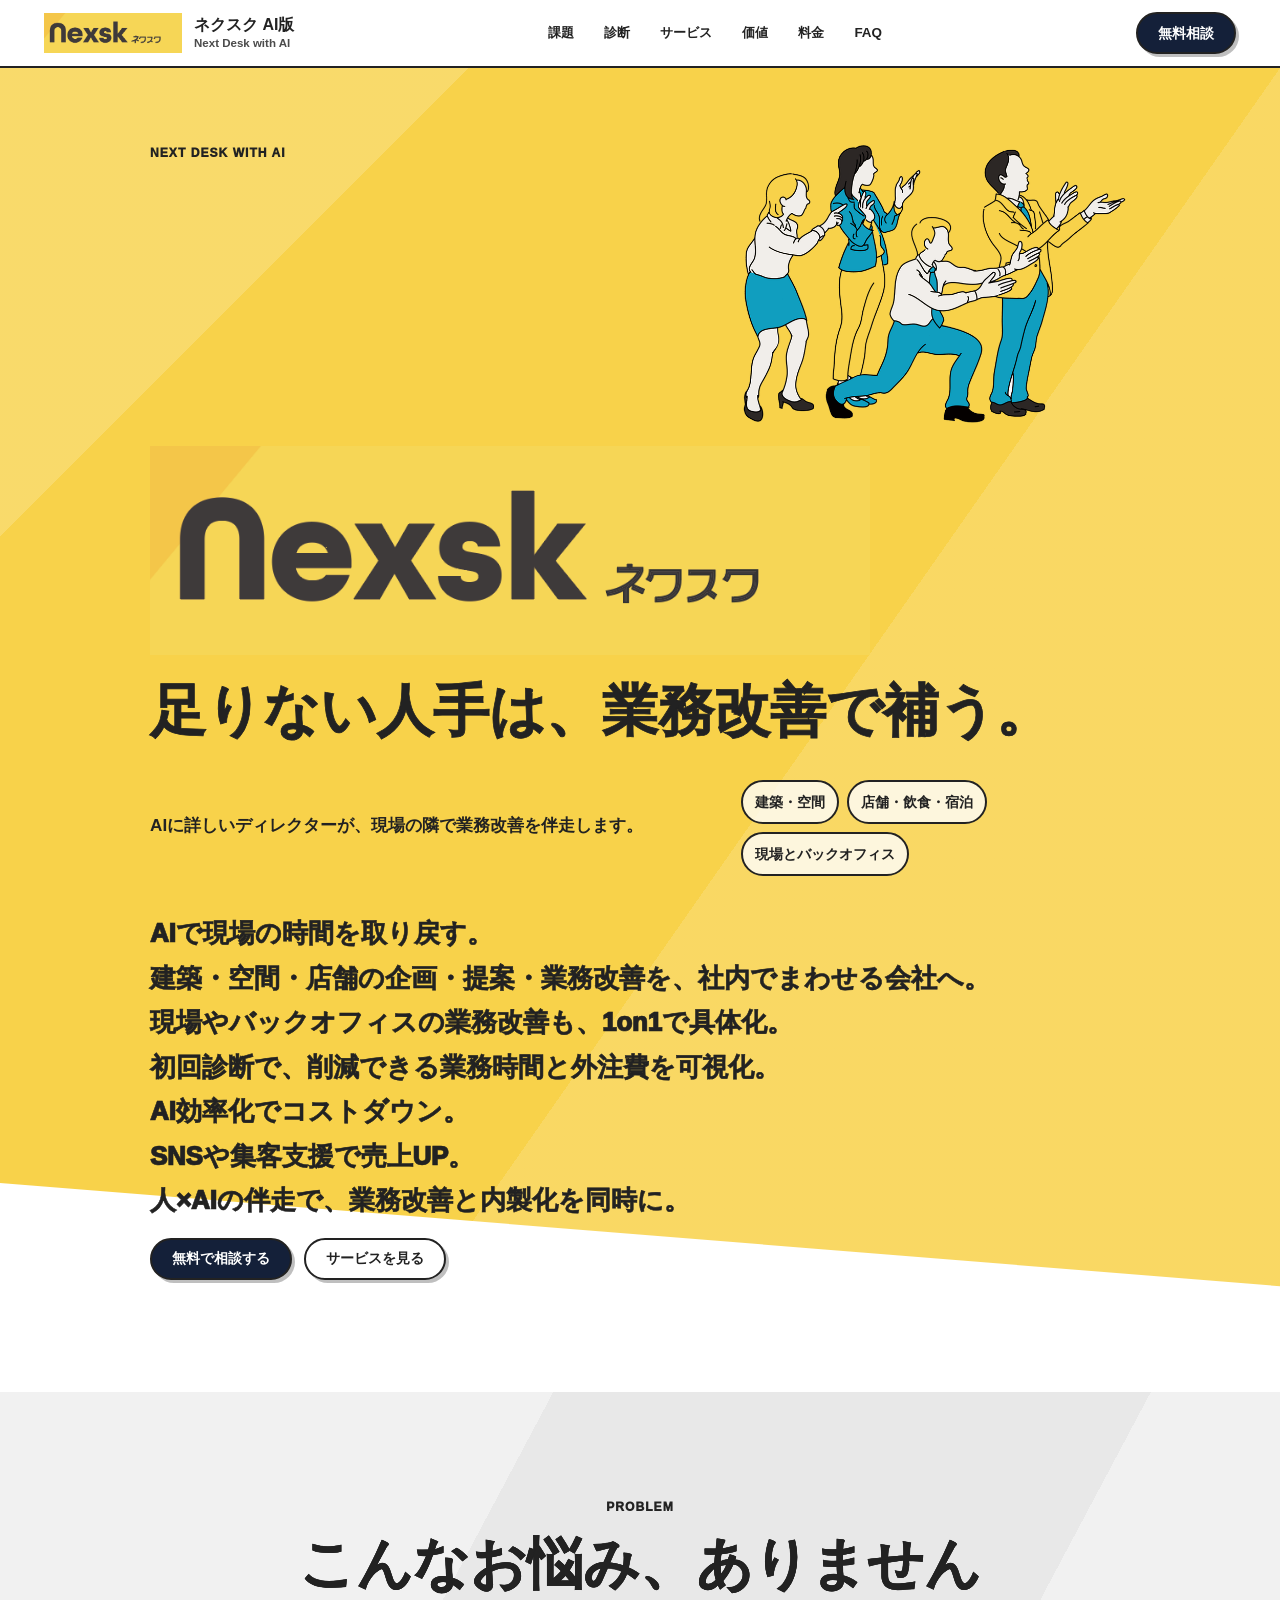
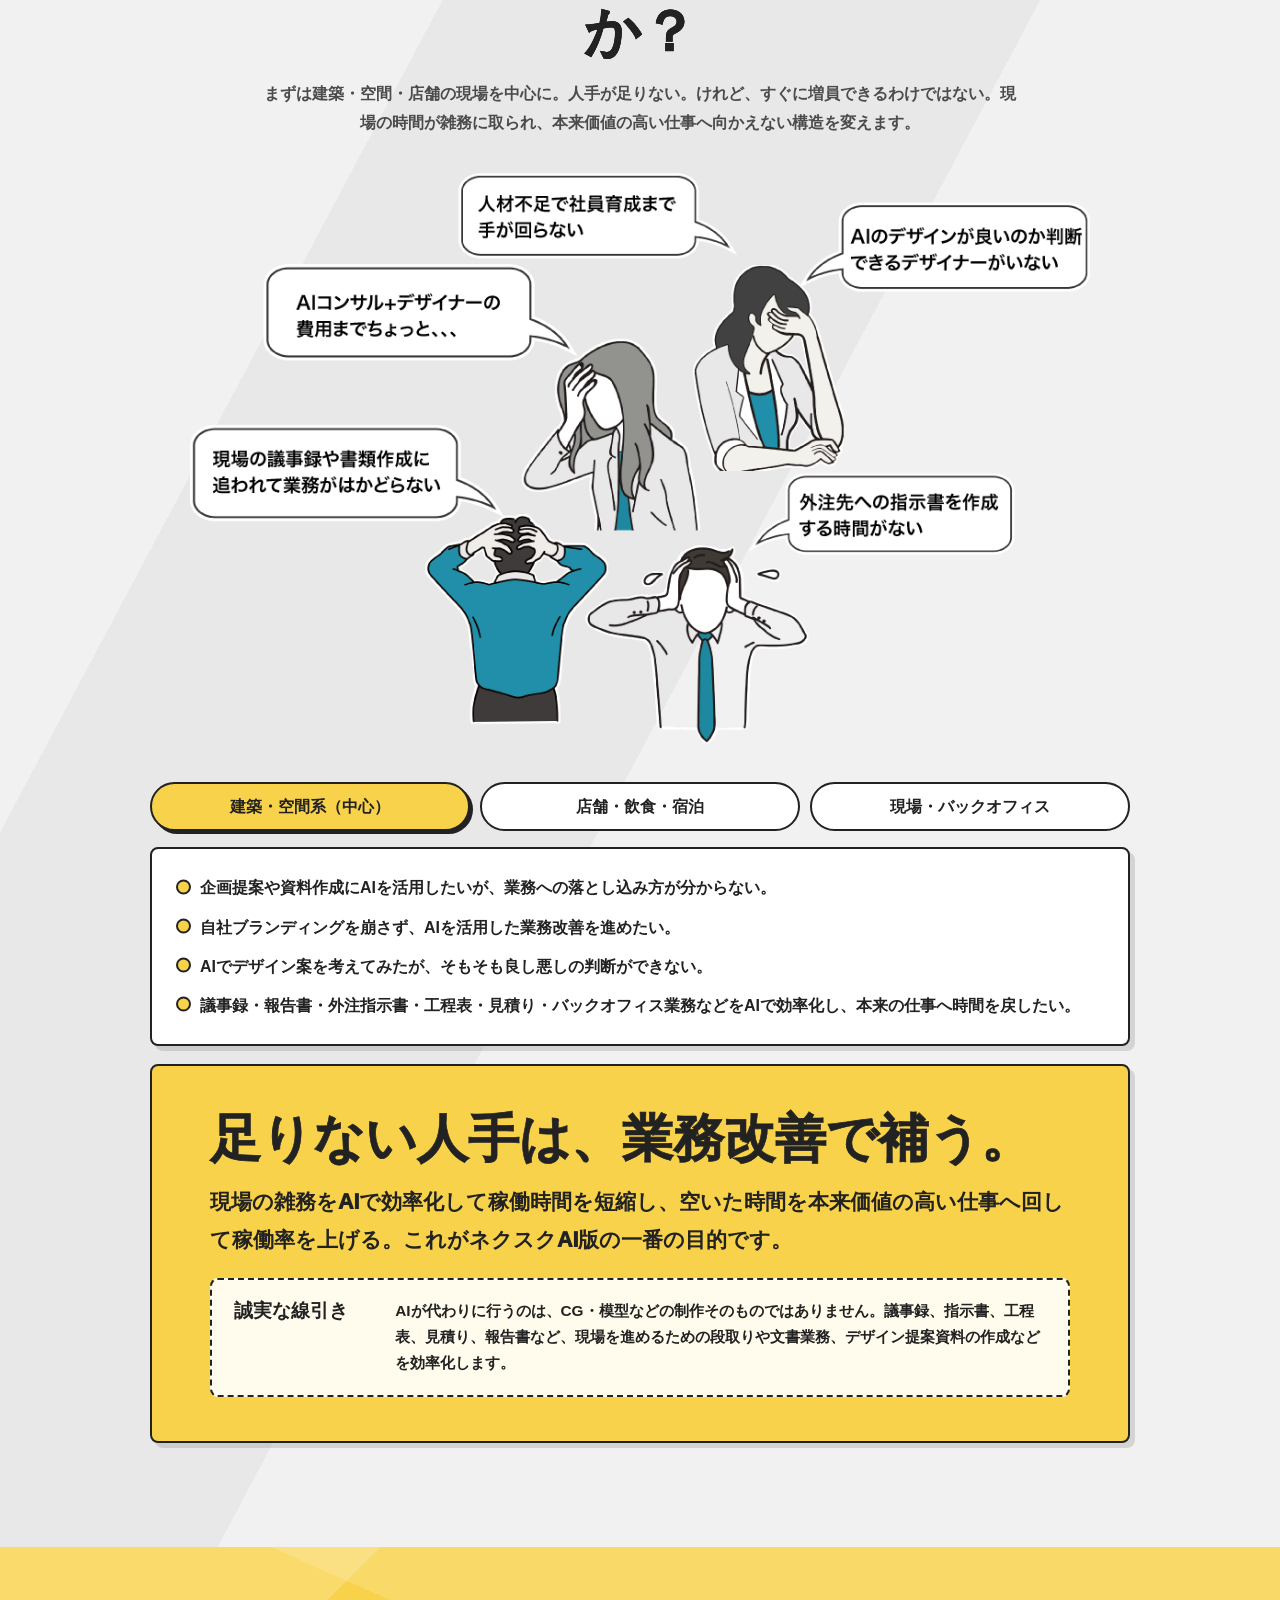
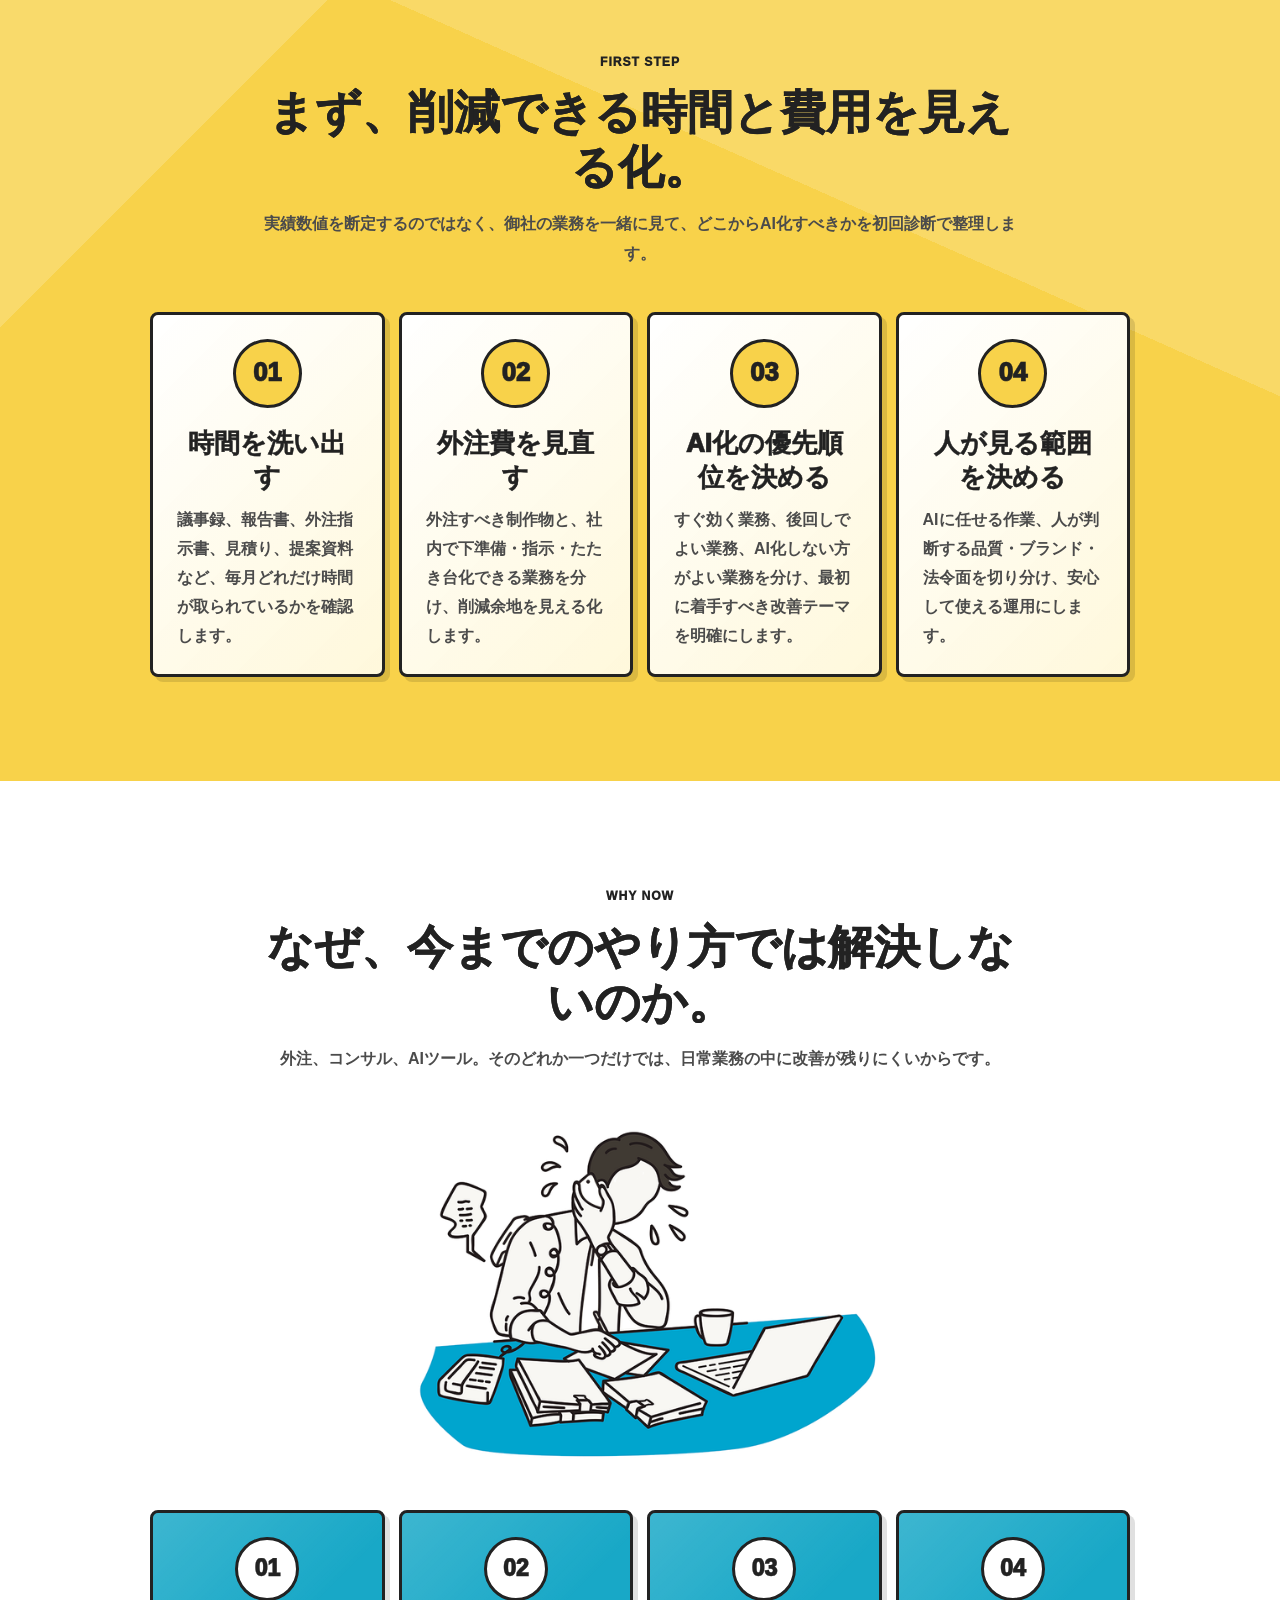
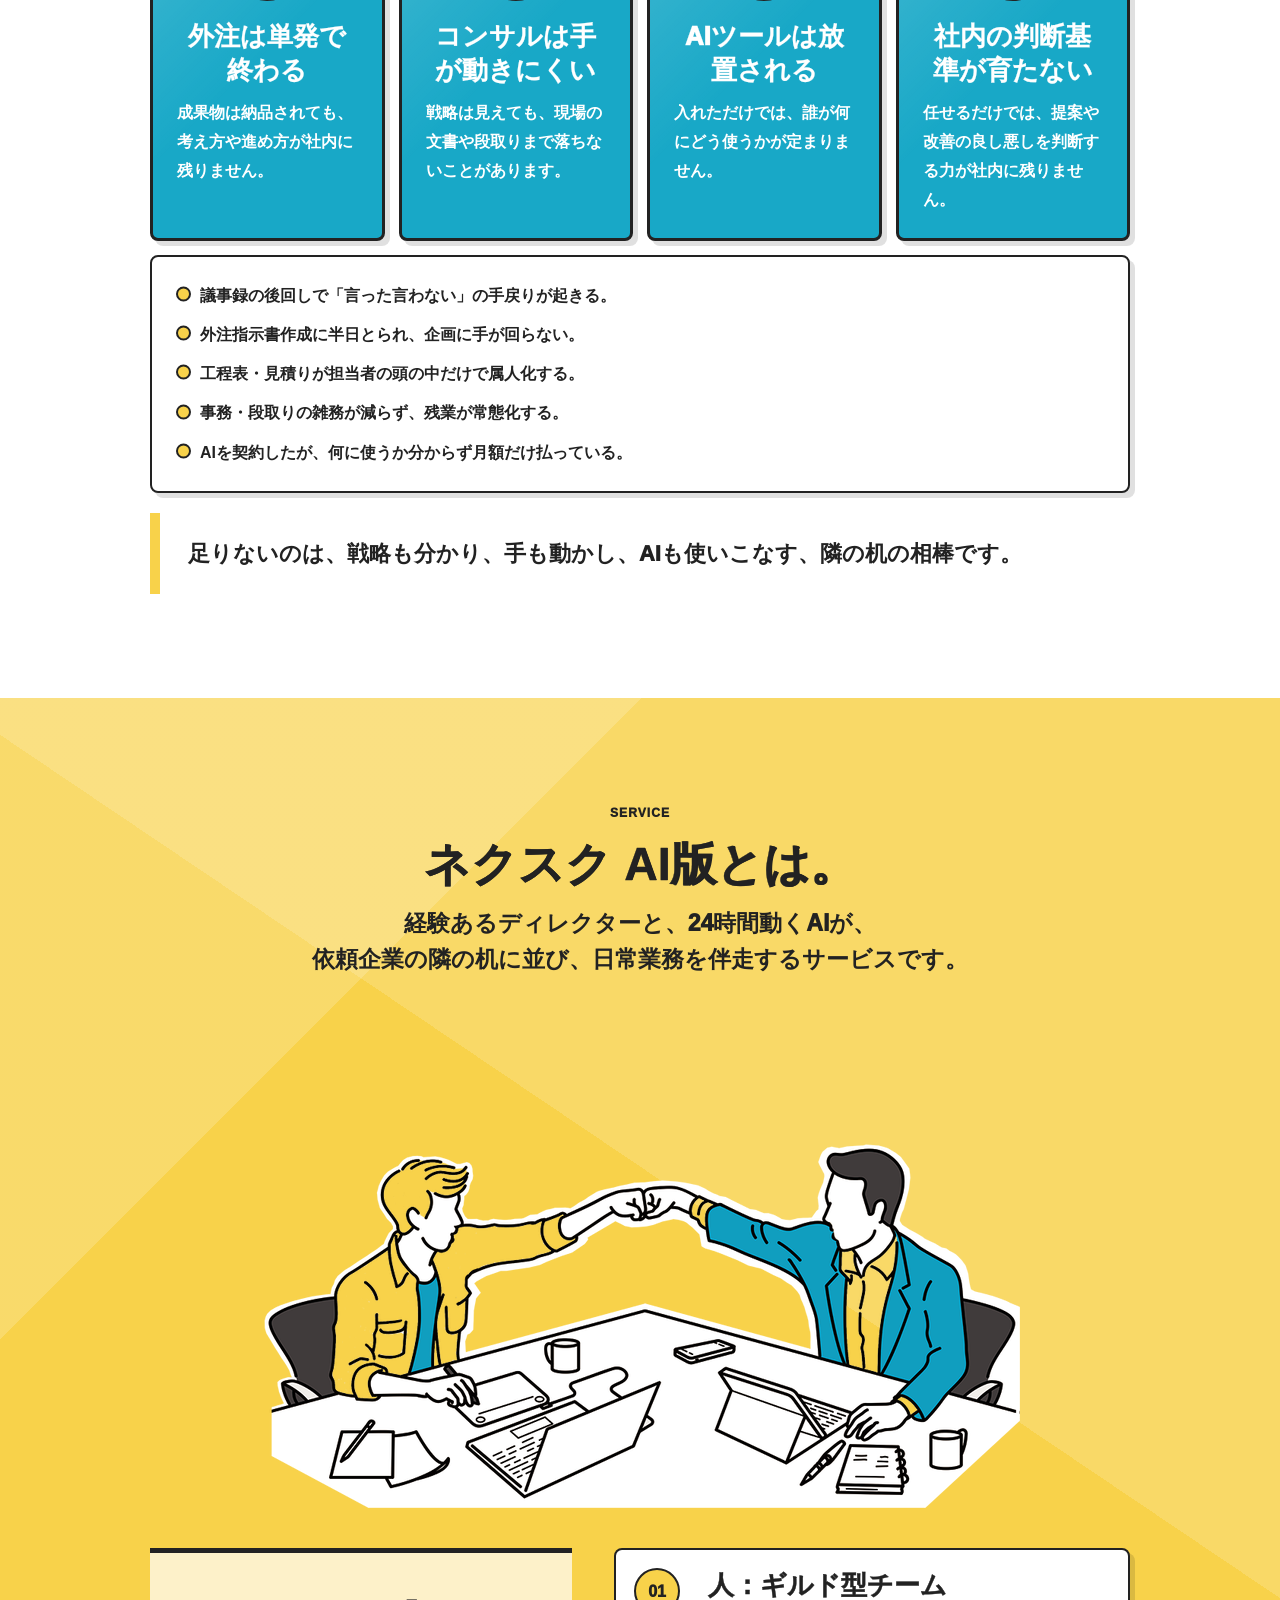
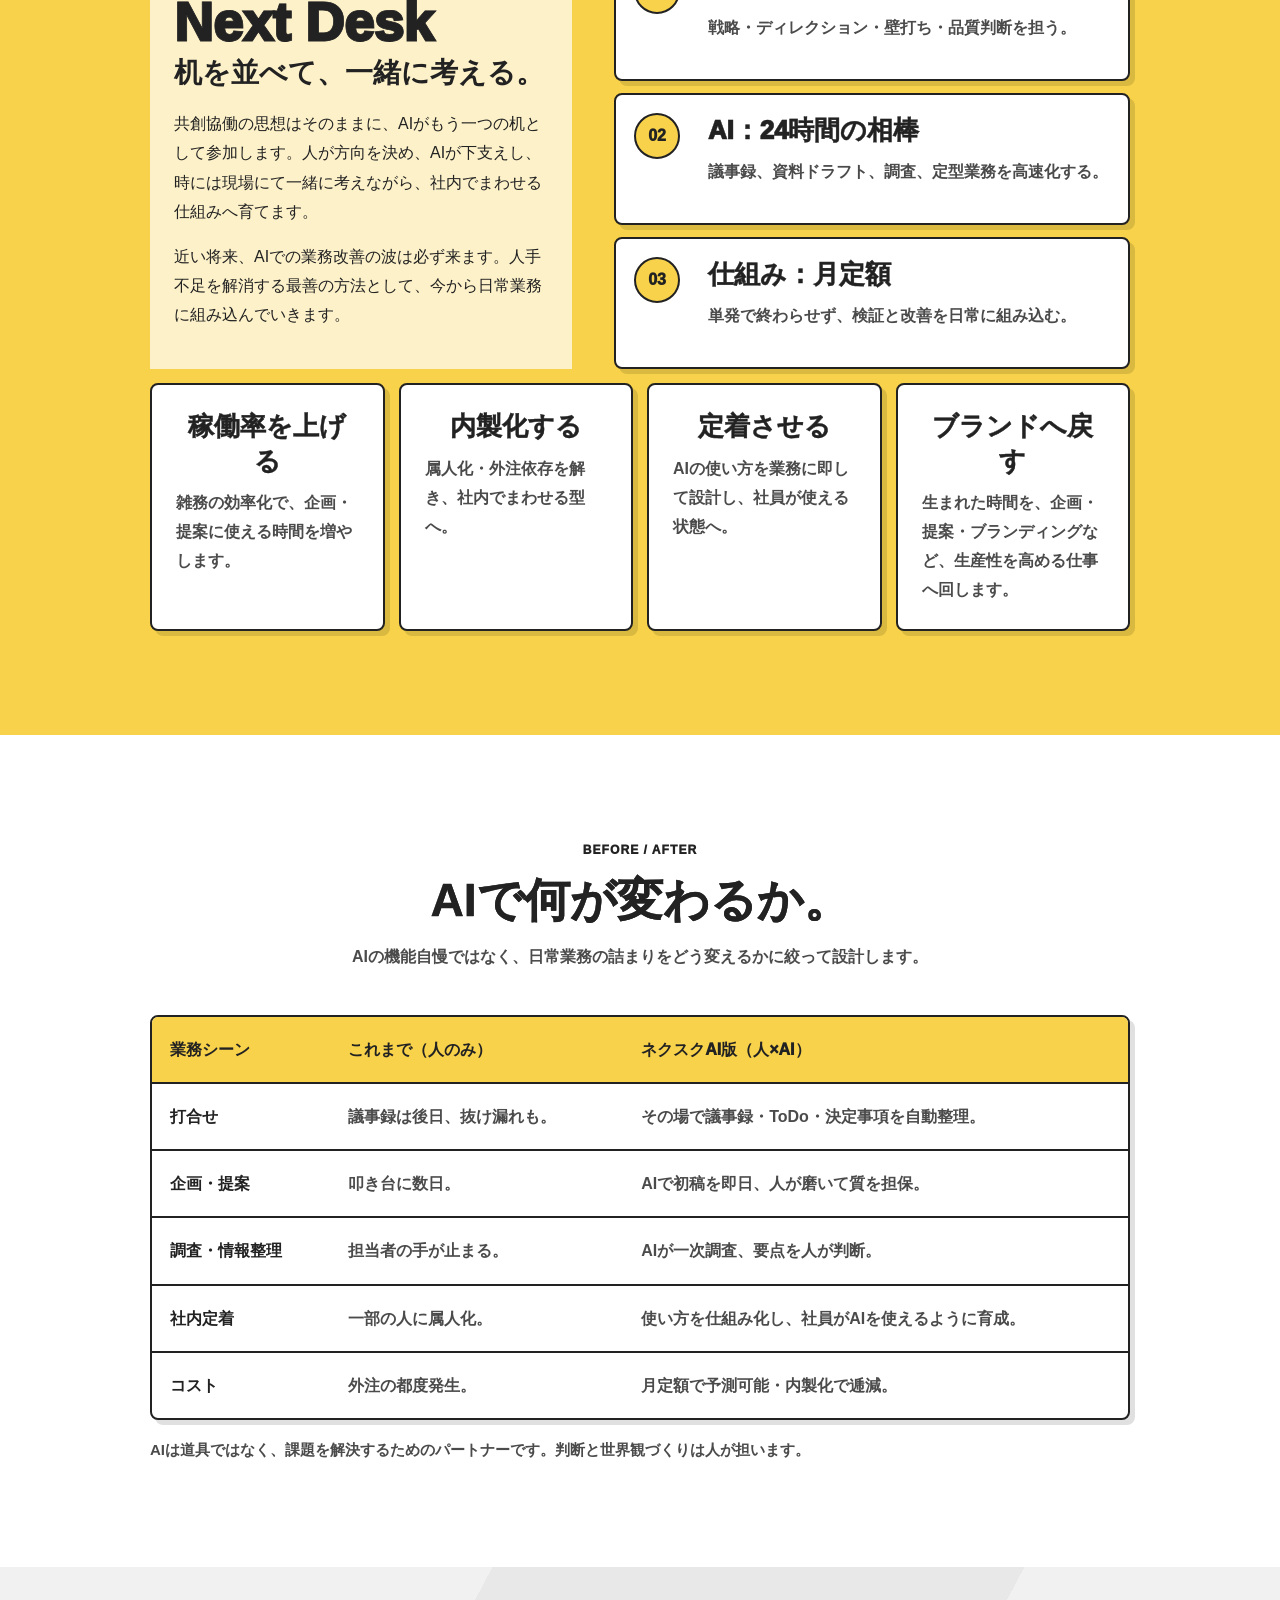
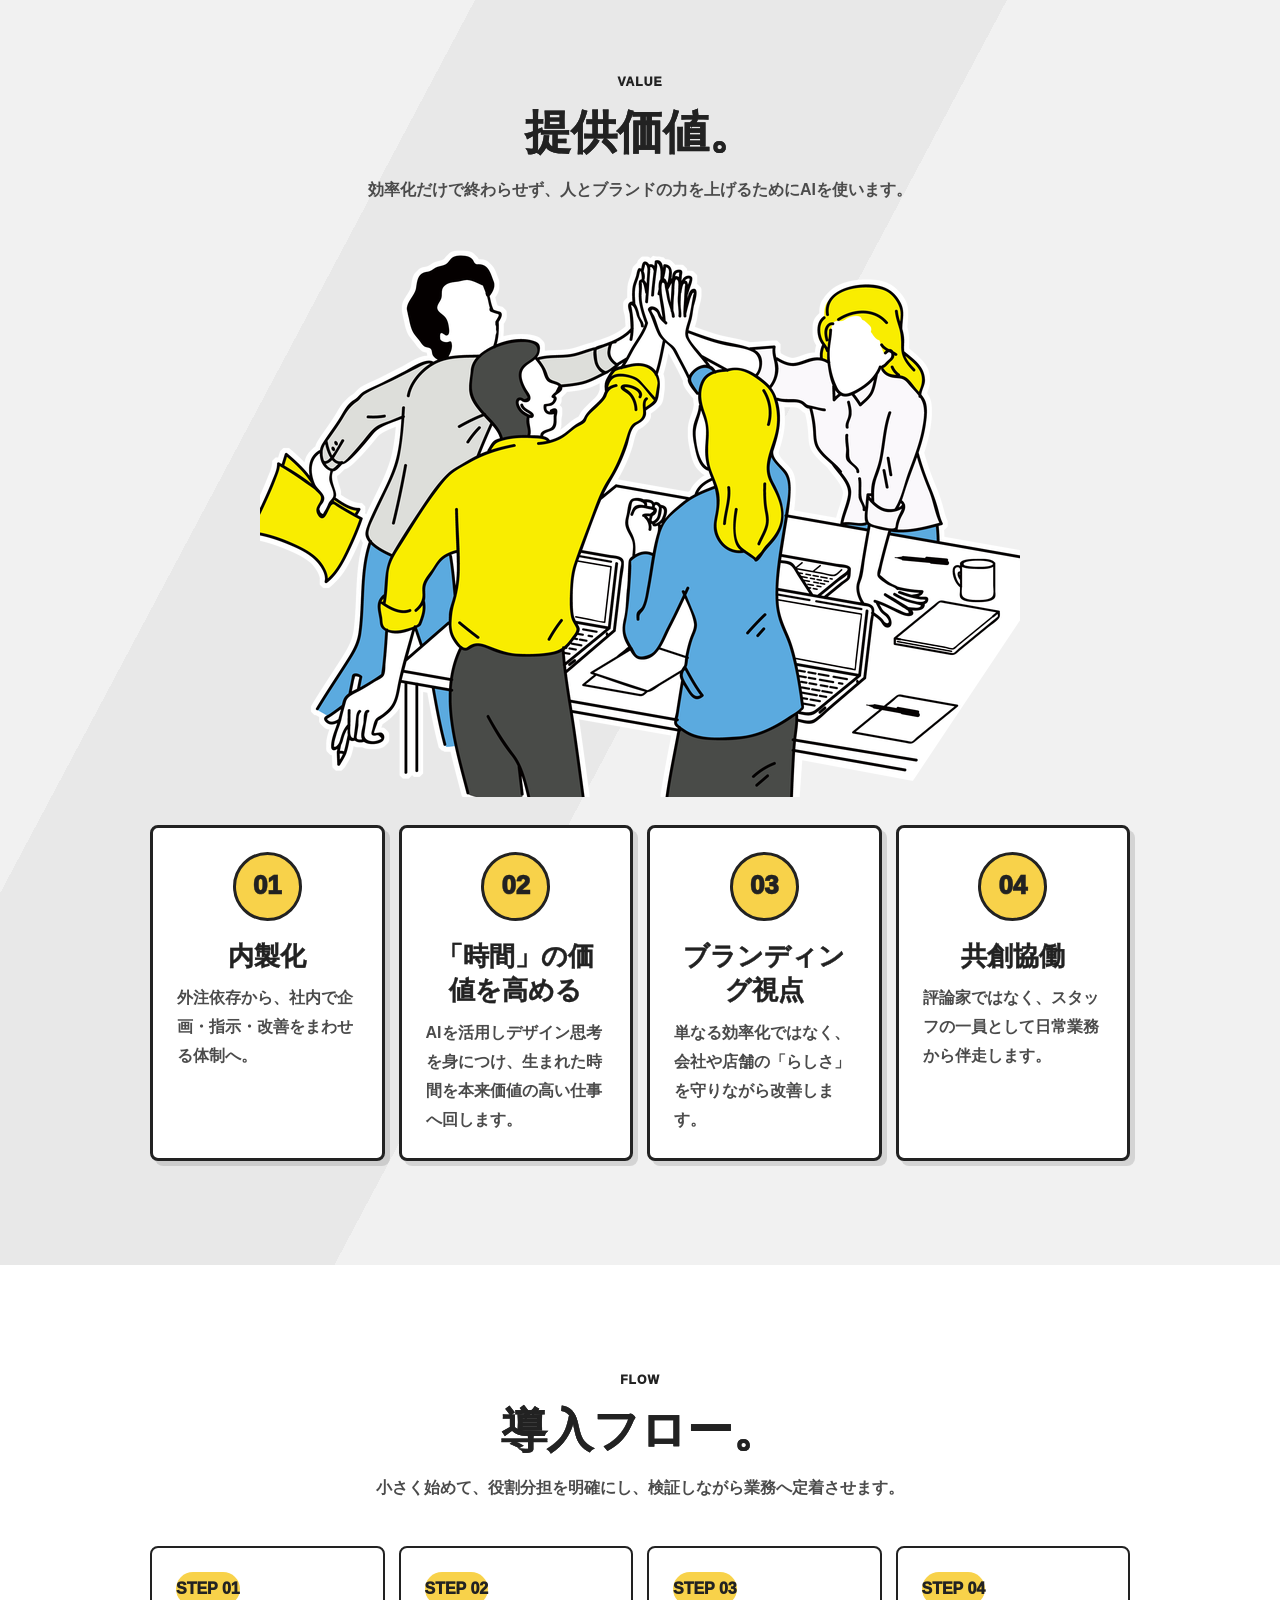
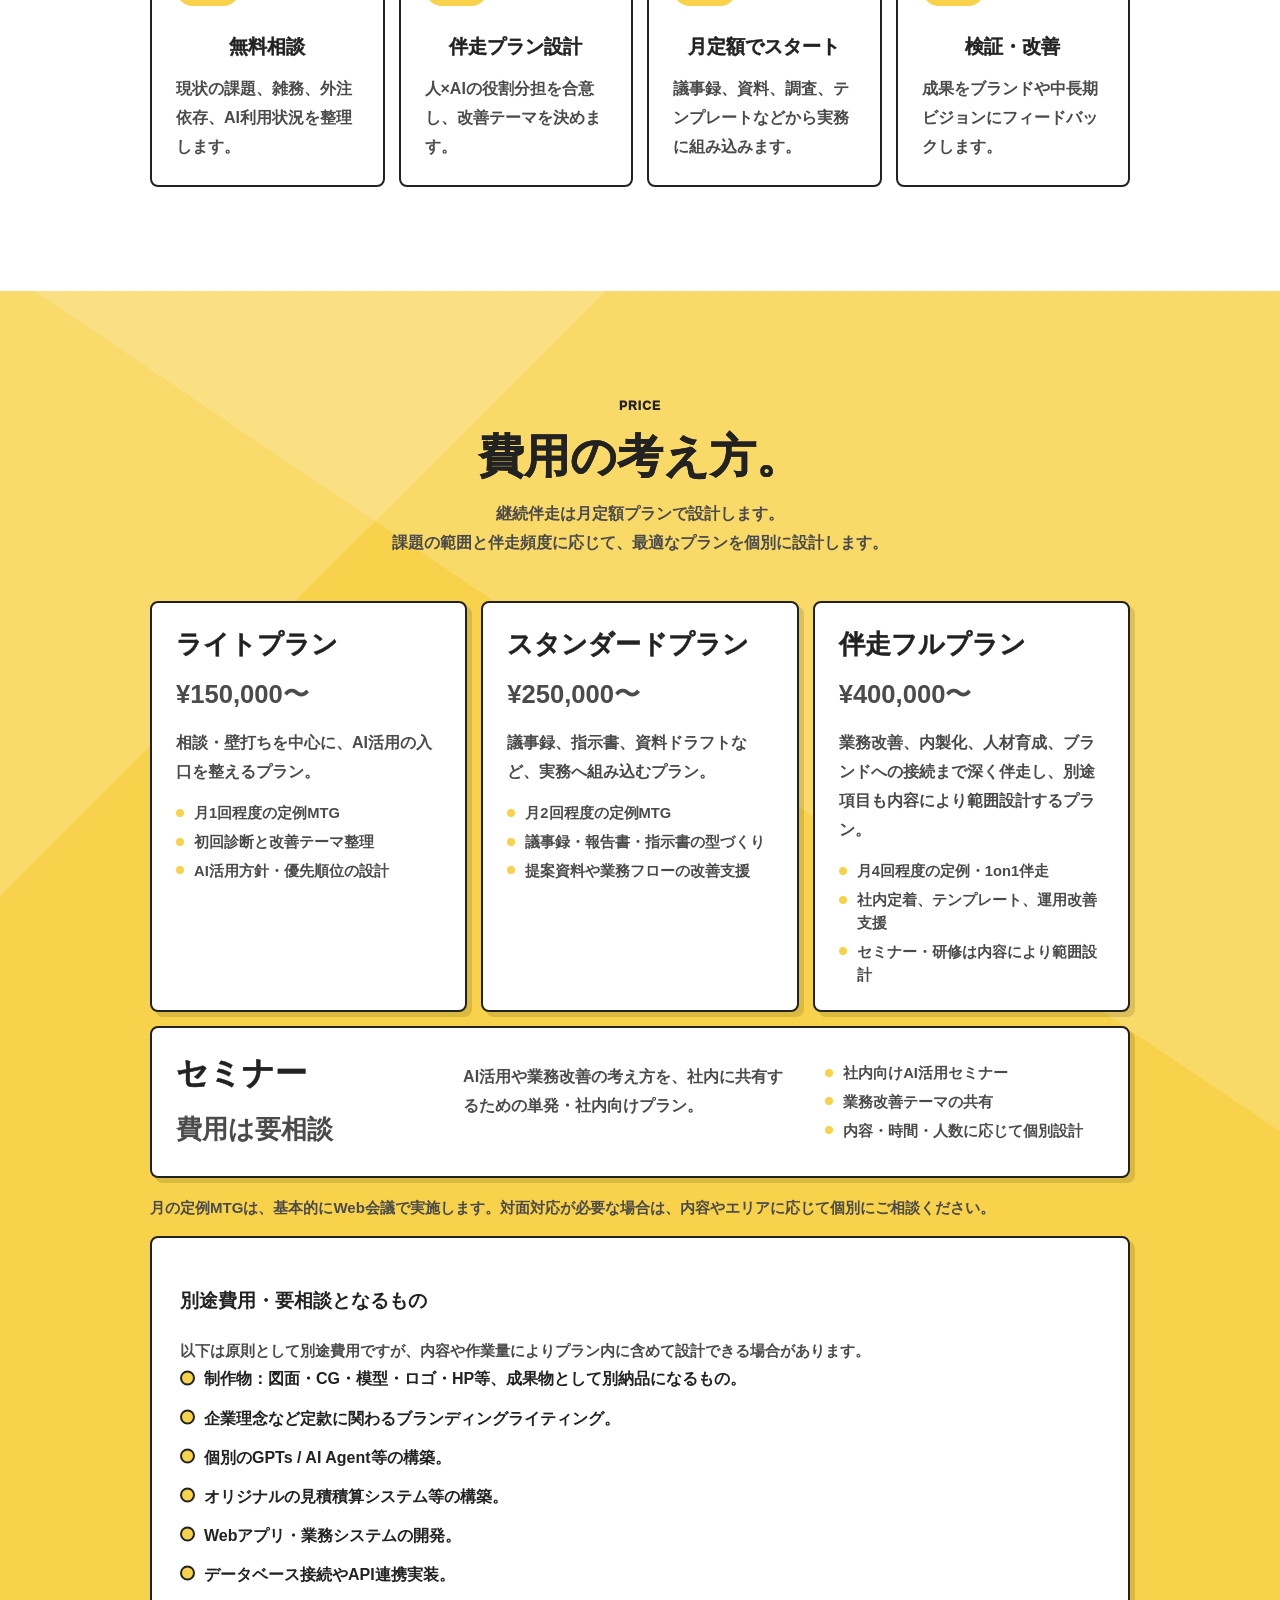
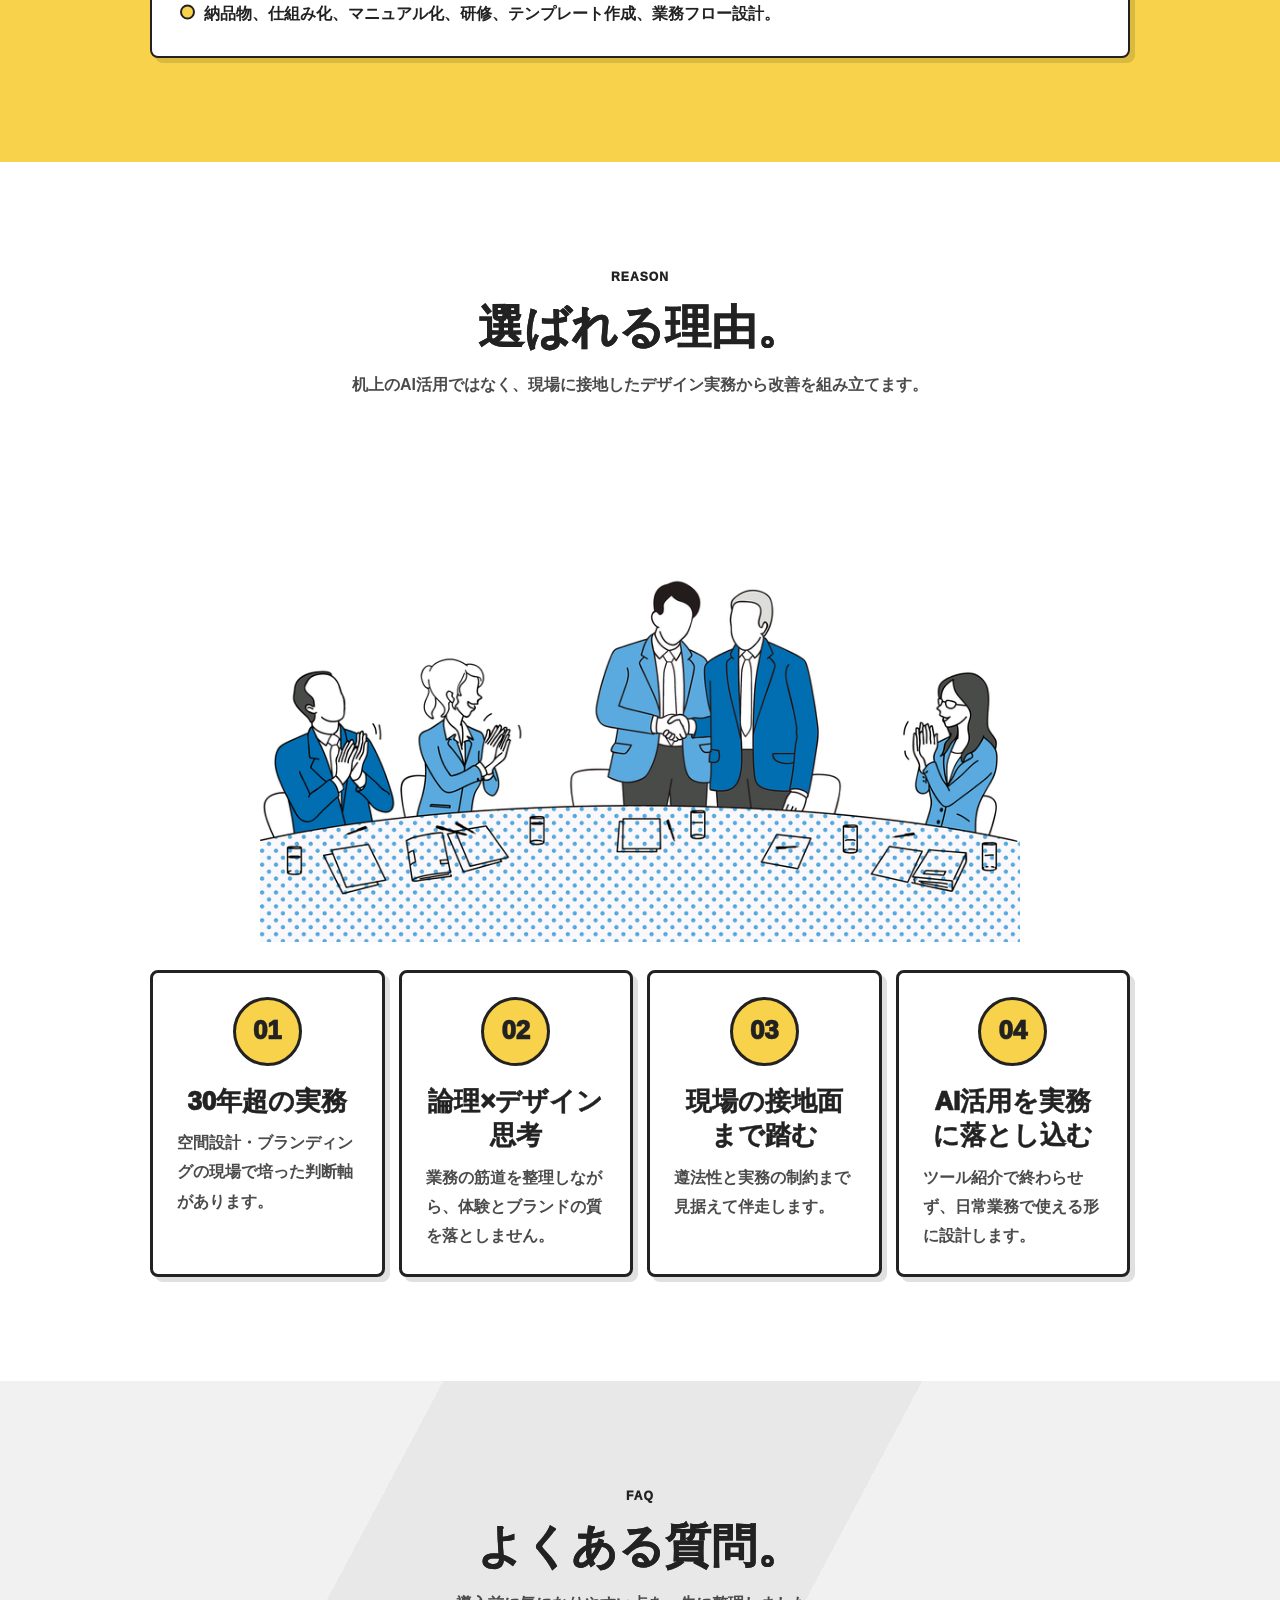
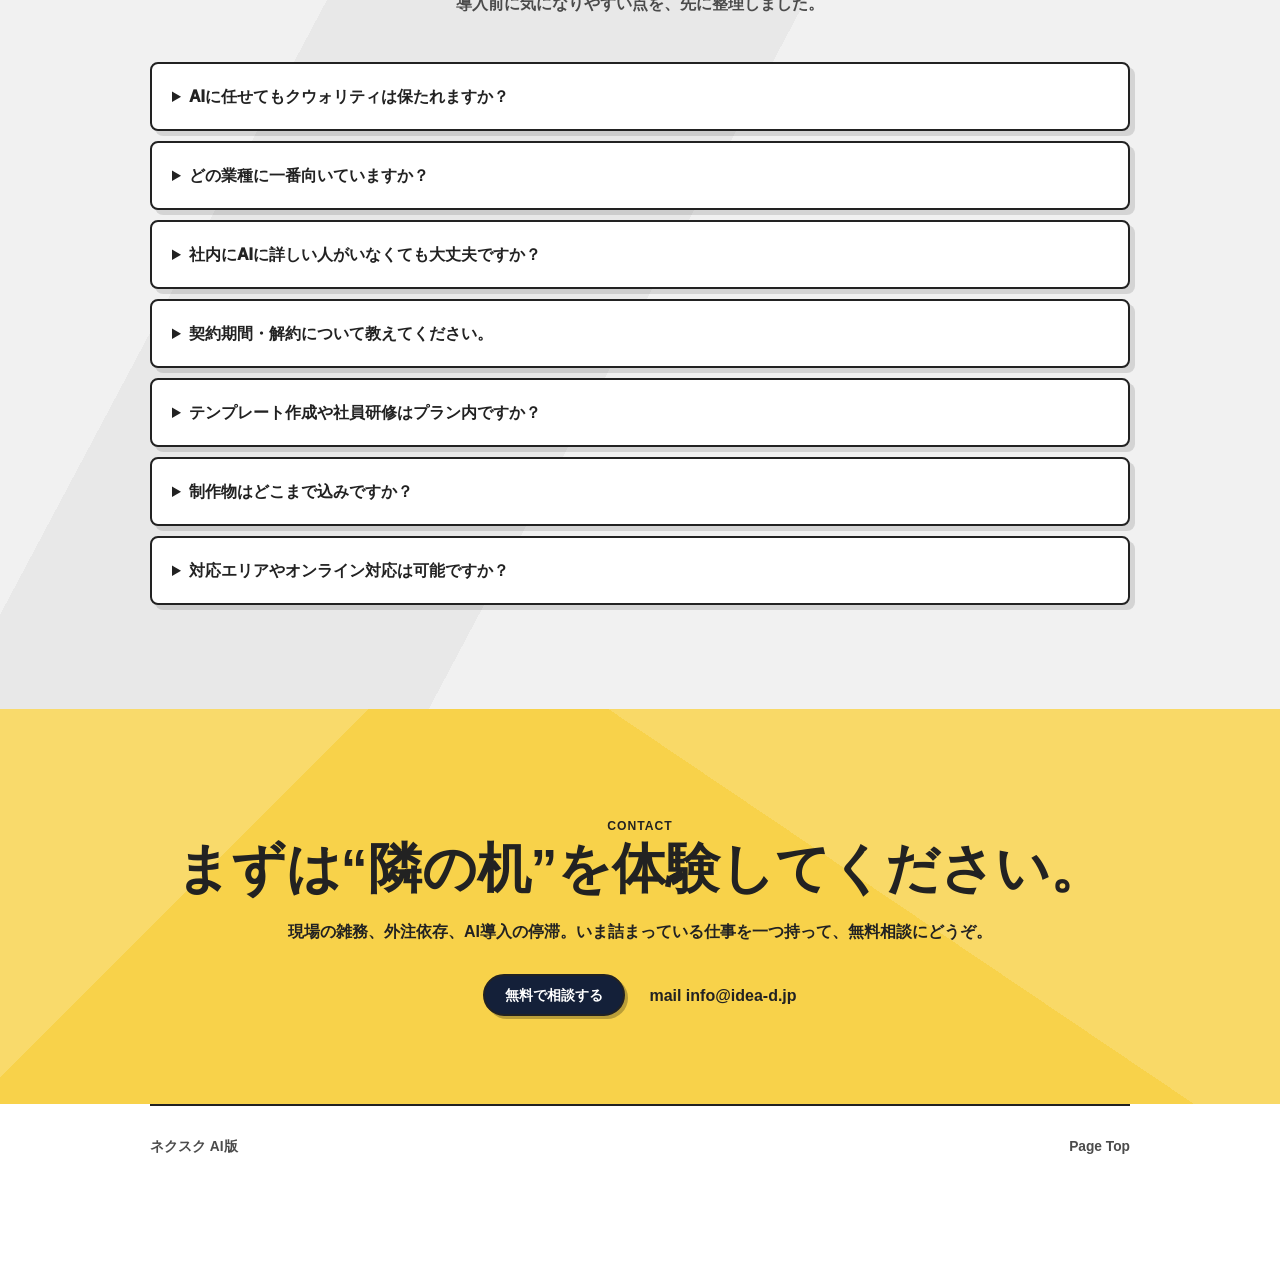
==== commit cbdf2f90: "update 20260812-1601" ====
--- a/index.html
+++ b/index.html
@@ -679,11 +679,7 @@
       }
 
       .statement > div:first-child {
-        max-width: 960px;
-        display: grid;
-        grid-template-columns: minmax(220px, 0.34fr) minmax(0, 1fr);
-        gap: 28px;
-        align-items: start;
+        max-width: 1080px;
       }
 
       .statement h3,
@@ -717,7 +713,7 @@
 
       .statement > div:first-child p {
         max-width: 920px;
-        margin-top: 0;
+        margin-top: 16px;
         color: var(--ink);
         font-size: clamp(1.08rem, 1.8vw, 1.34rem);
         line-height: 1.78;
@@ -844,11 +840,13 @@
       }
 
       .why-grid .card h3 {
+        color: #fff;
         text-align: center;
+        -webkit-text-stroke: 0.25px currentColor;
       }
 
       .why-grid .card p {
-        color: var(--ink);
+        color: #fff;
       }
 
       .why-number {
@@ -1075,6 +1073,33 @@
         transform: translateY(-50%);
       }
 
+      .seminar-plan {
+        grid-column: 1 / -1;
+        display: grid;
+        grid-template-columns: minmax(220px, 0.55fr) minmax(0, 1.45fr);
+        gap: clamp(20px, 4vw, 44px);
+        align-items: center;
+      }
+
+      .seminar-plan .seminar-head h3 {
+        font-size: clamp(1.5rem, 2.6vw, 2rem);
+      }
+
+      .seminar-plan .seminar-body {
+        display: grid;
+        grid-template-columns: minmax(0, 1fr) minmax(240px, 0.85fr);
+        gap: clamp(18px, 3vw, 34px);
+        align-items: start;
+      }
+
+      .seminar-plan .seminar-body p {
+        margin: 0;
+      }
+
+      .seminar-plan .plan-detail {
+        margin: 0;
+      }
+
       .price-note {
         margin-top: 14px;
         padding: 28px;
@@ -1203,12 +1228,11 @@
         }
 
         .statement > div:first-child {
-          grid-template-columns: 1fr;
-          gap: 12px;
+          max-width: none;
         }
 
         .statement > div:first-child p {
-          margin-top: 0;
+          margin-top: 12px;
         }
 
         .hero-visual {
@@ -1226,6 +1250,11 @@
         .voice-grid,
         .flow {
           grid-template-columns: repeat(2, minmax(0, 1fr));
+        }
+
+        .seminar-plan,
+        .seminar-plan .seminar-body {
+          grid-template-columns: 1fr;
         }
       }
 
@@ -1717,15 +1746,19 @@
               <li>セミナー・研修は内容により範囲設計</li>
             </ul>
           </article>
-          <article class="plan">
-            <h3>セミナー</h3>
-            <p class="price">費用は要相談</p>
-            <p>AI活用や業務改善の考え方を、社内に共有するための単発・社内向けプラン。</p>
-            <ul class="plan-detail">
-              <li>社内向けAI活用セミナー</li>
-              <li>業務改善テーマの共有</li>
-              <li>内容・時間・人数に応じて個別設計</li>
-            </ul>
+          <article class="plan seminar-plan">
+            <div class="seminar-head">
+              <h3>セミナー</h3>
+              <p class="price">費用は要相談</p>
+            </div>
+            <div class="seminar-body">
+              <p>AI活用や業務改善の考え方を、社内に共有するための単発・社内向けプラン。</p>
+              <ul class="plan-detail">
+                <li>社内向けAI活用セミナー</li>
+                <li>業務改善テーマの共有</li>
+                <li>内容・時間・人数に応じて個別設計</li>
+              </ul>
+            </div>
           </article>
         </div>
         <p class="note">月の定例MTGは、基本的にWeb会議で実施します。対面対応が必要な場合は、内容やエリアに応じて個別にご相談ください。</p>
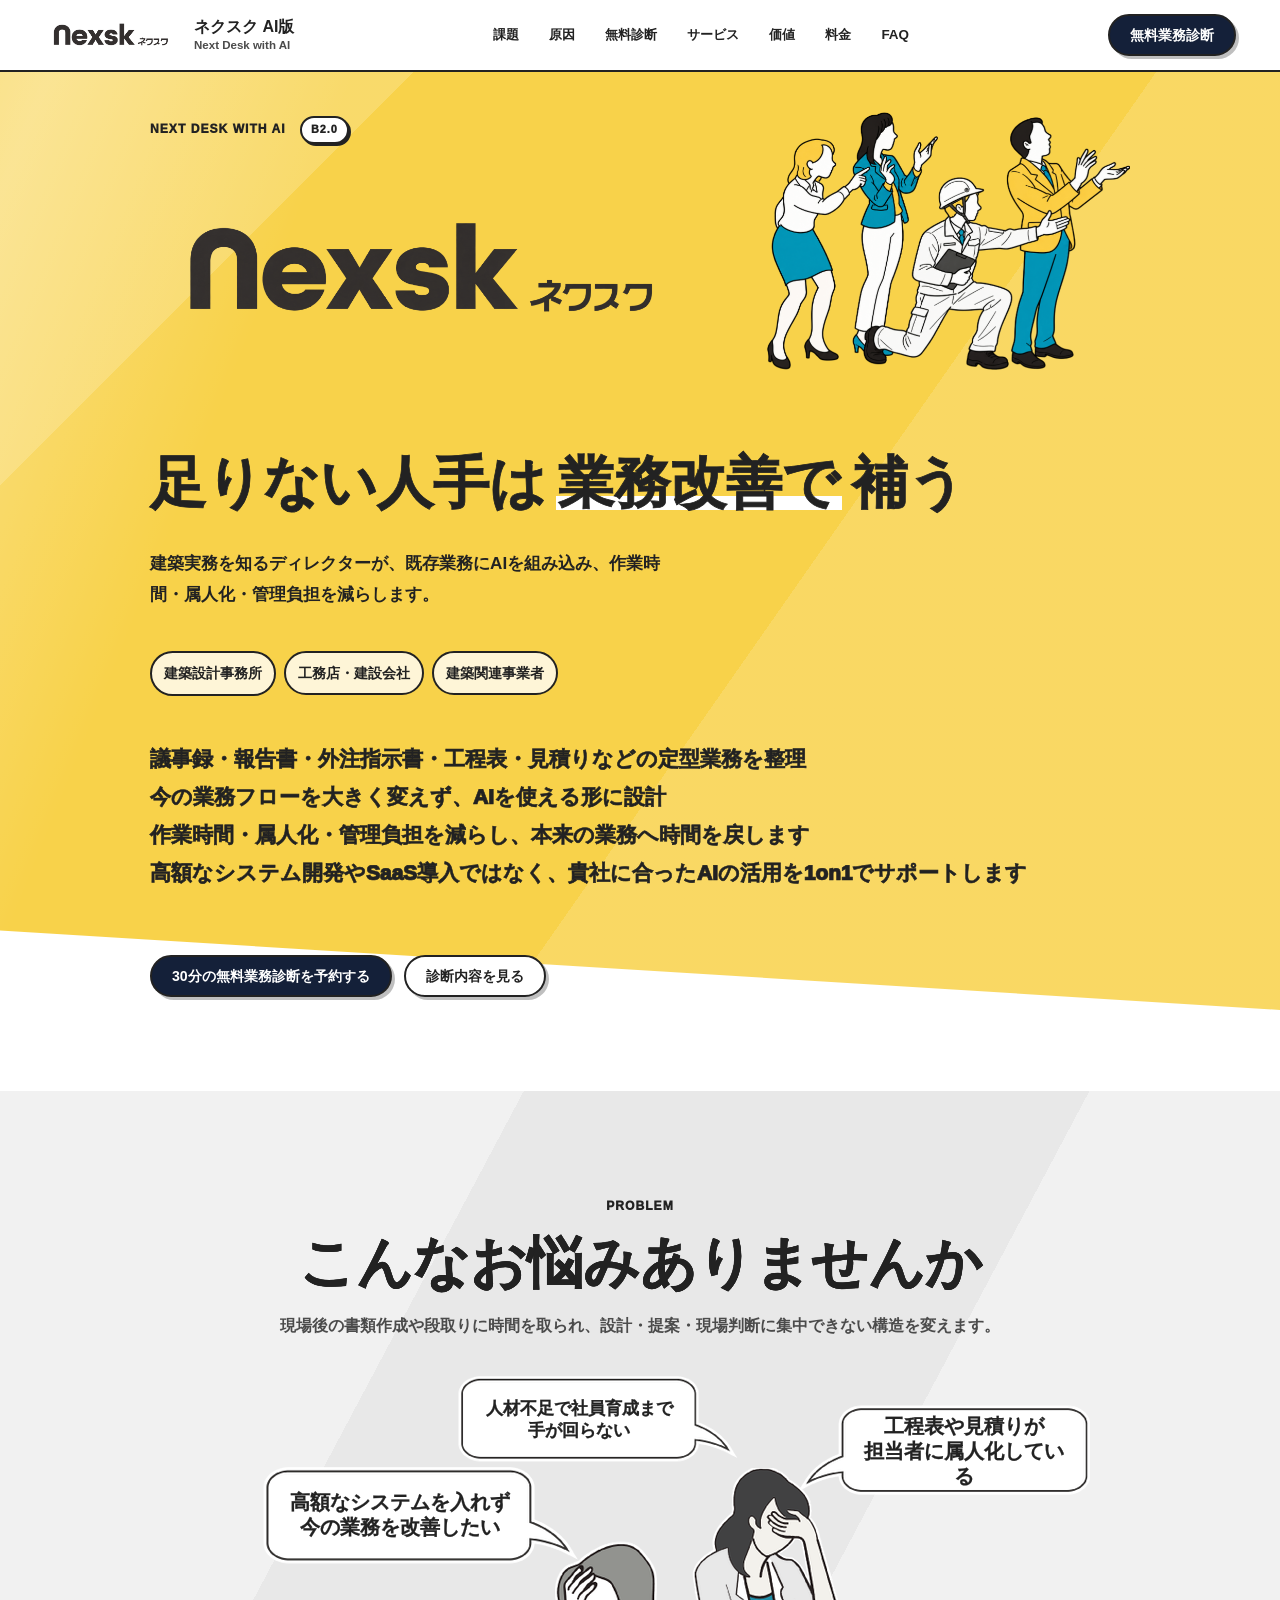
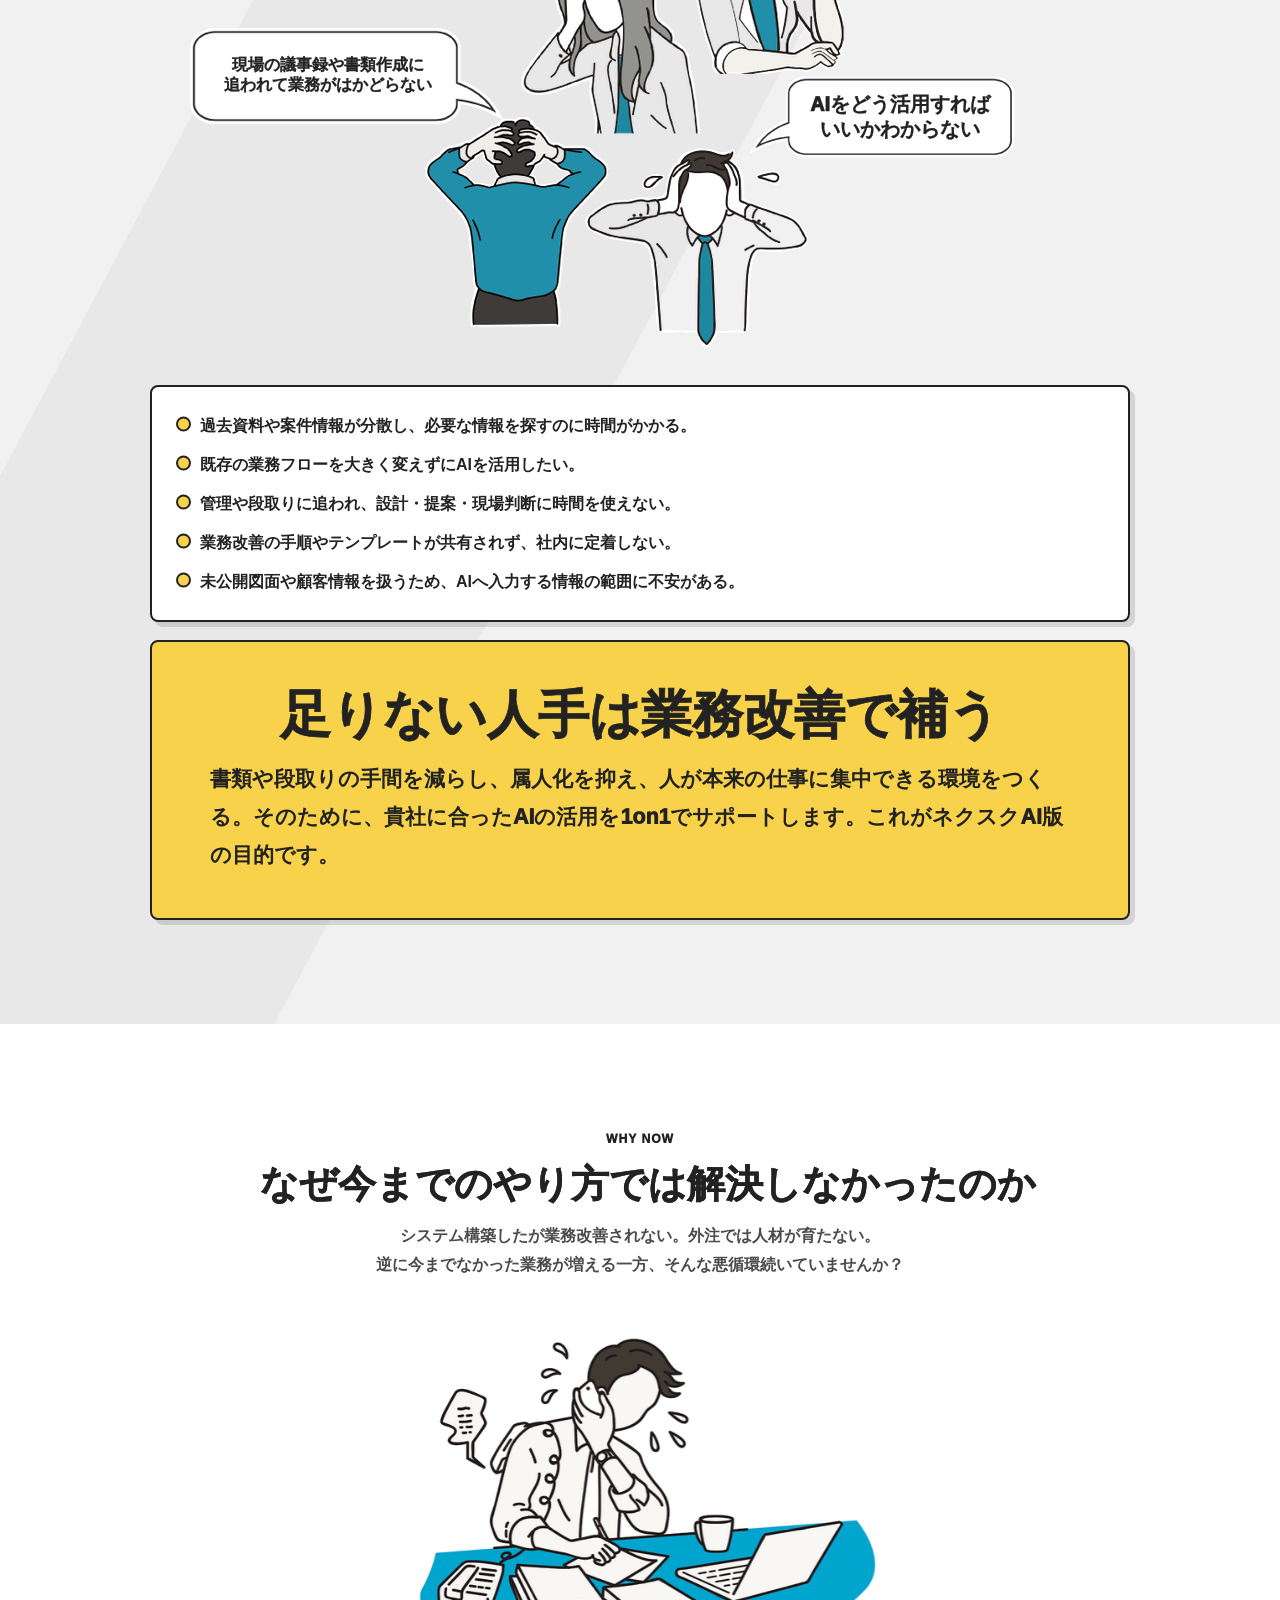
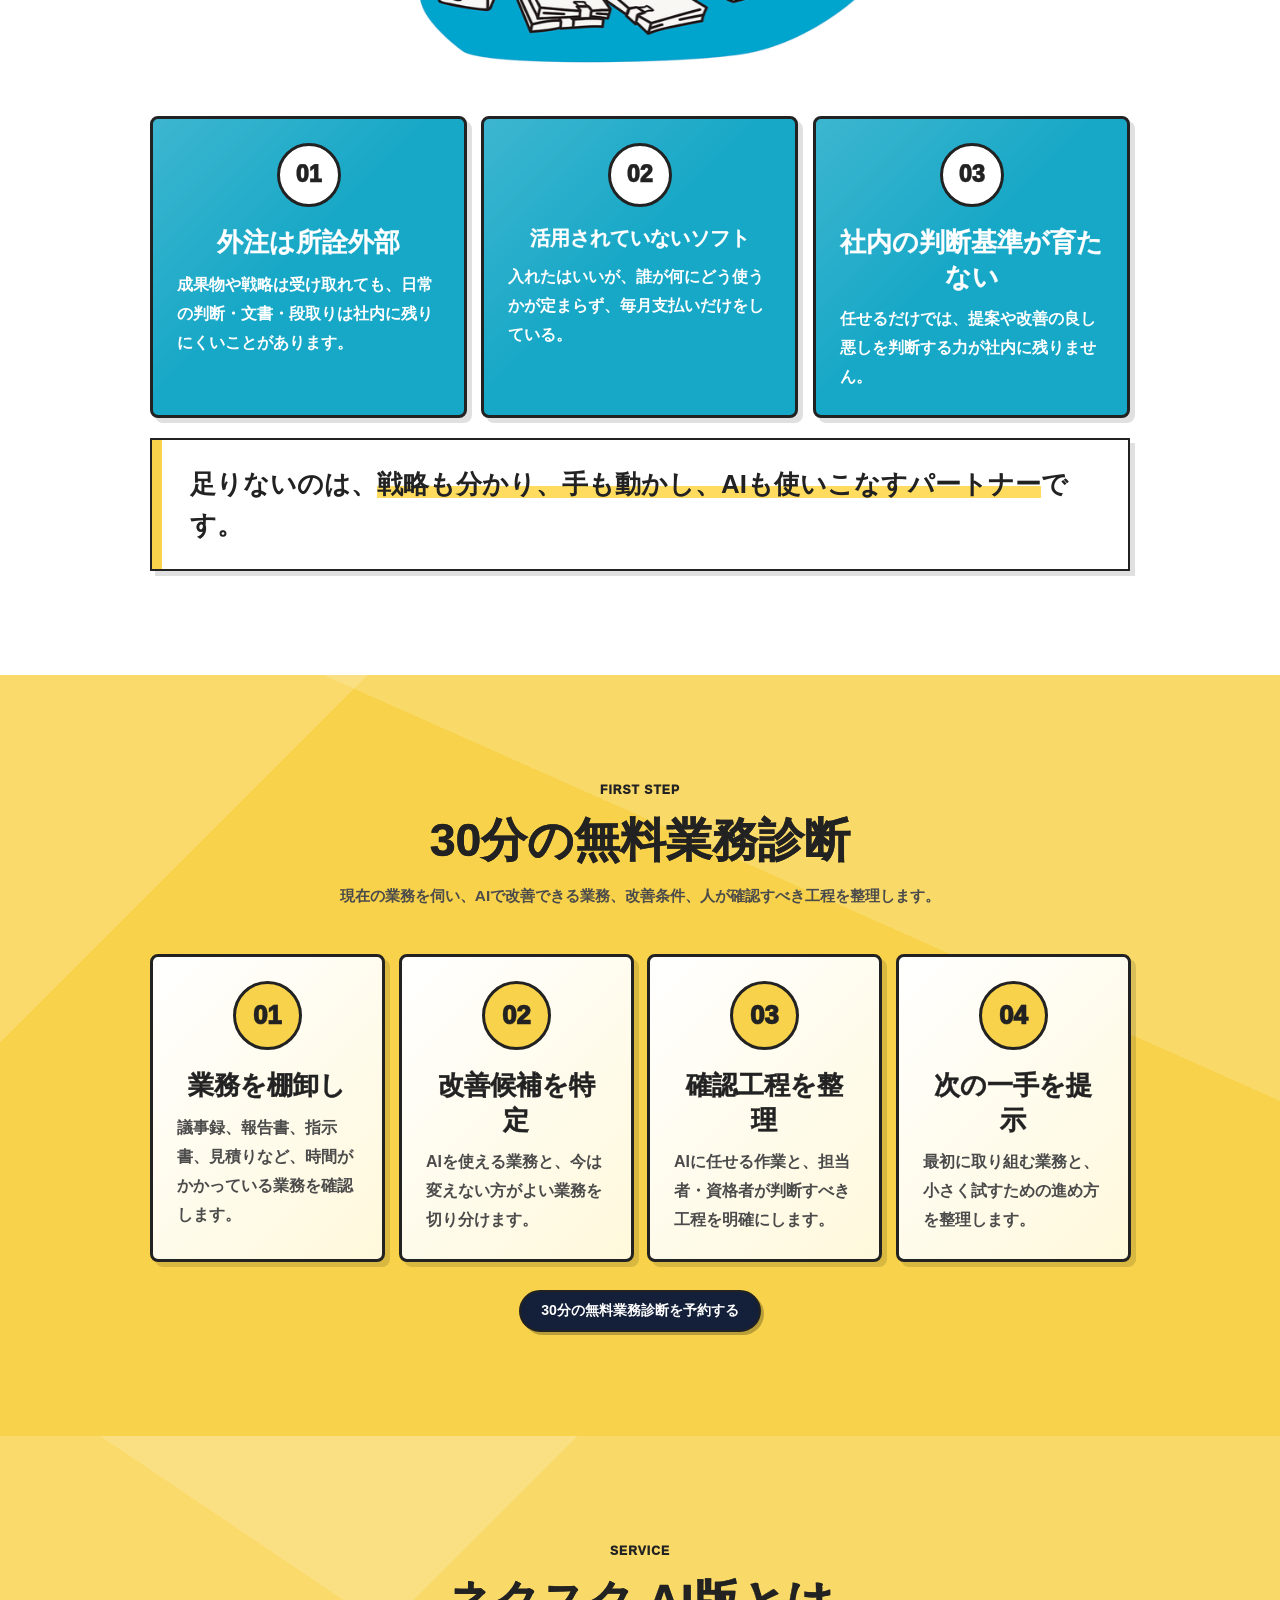
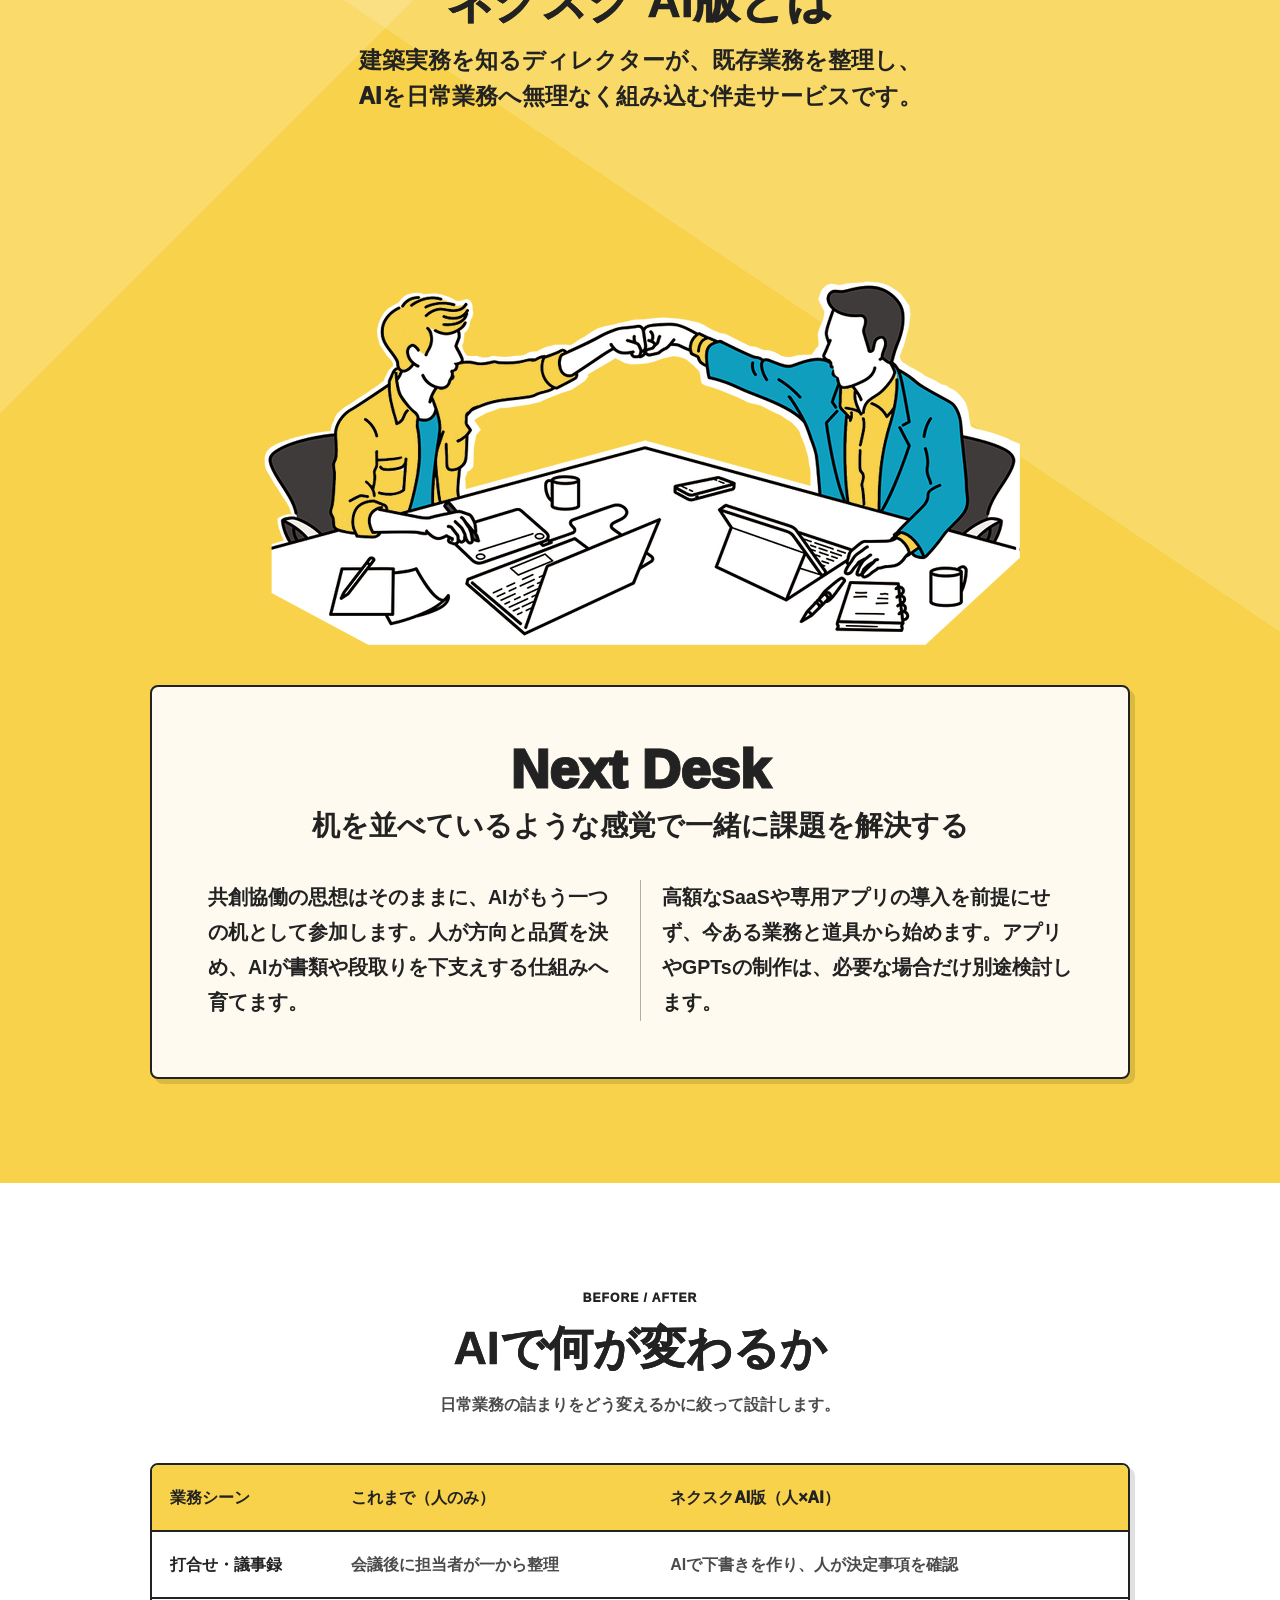
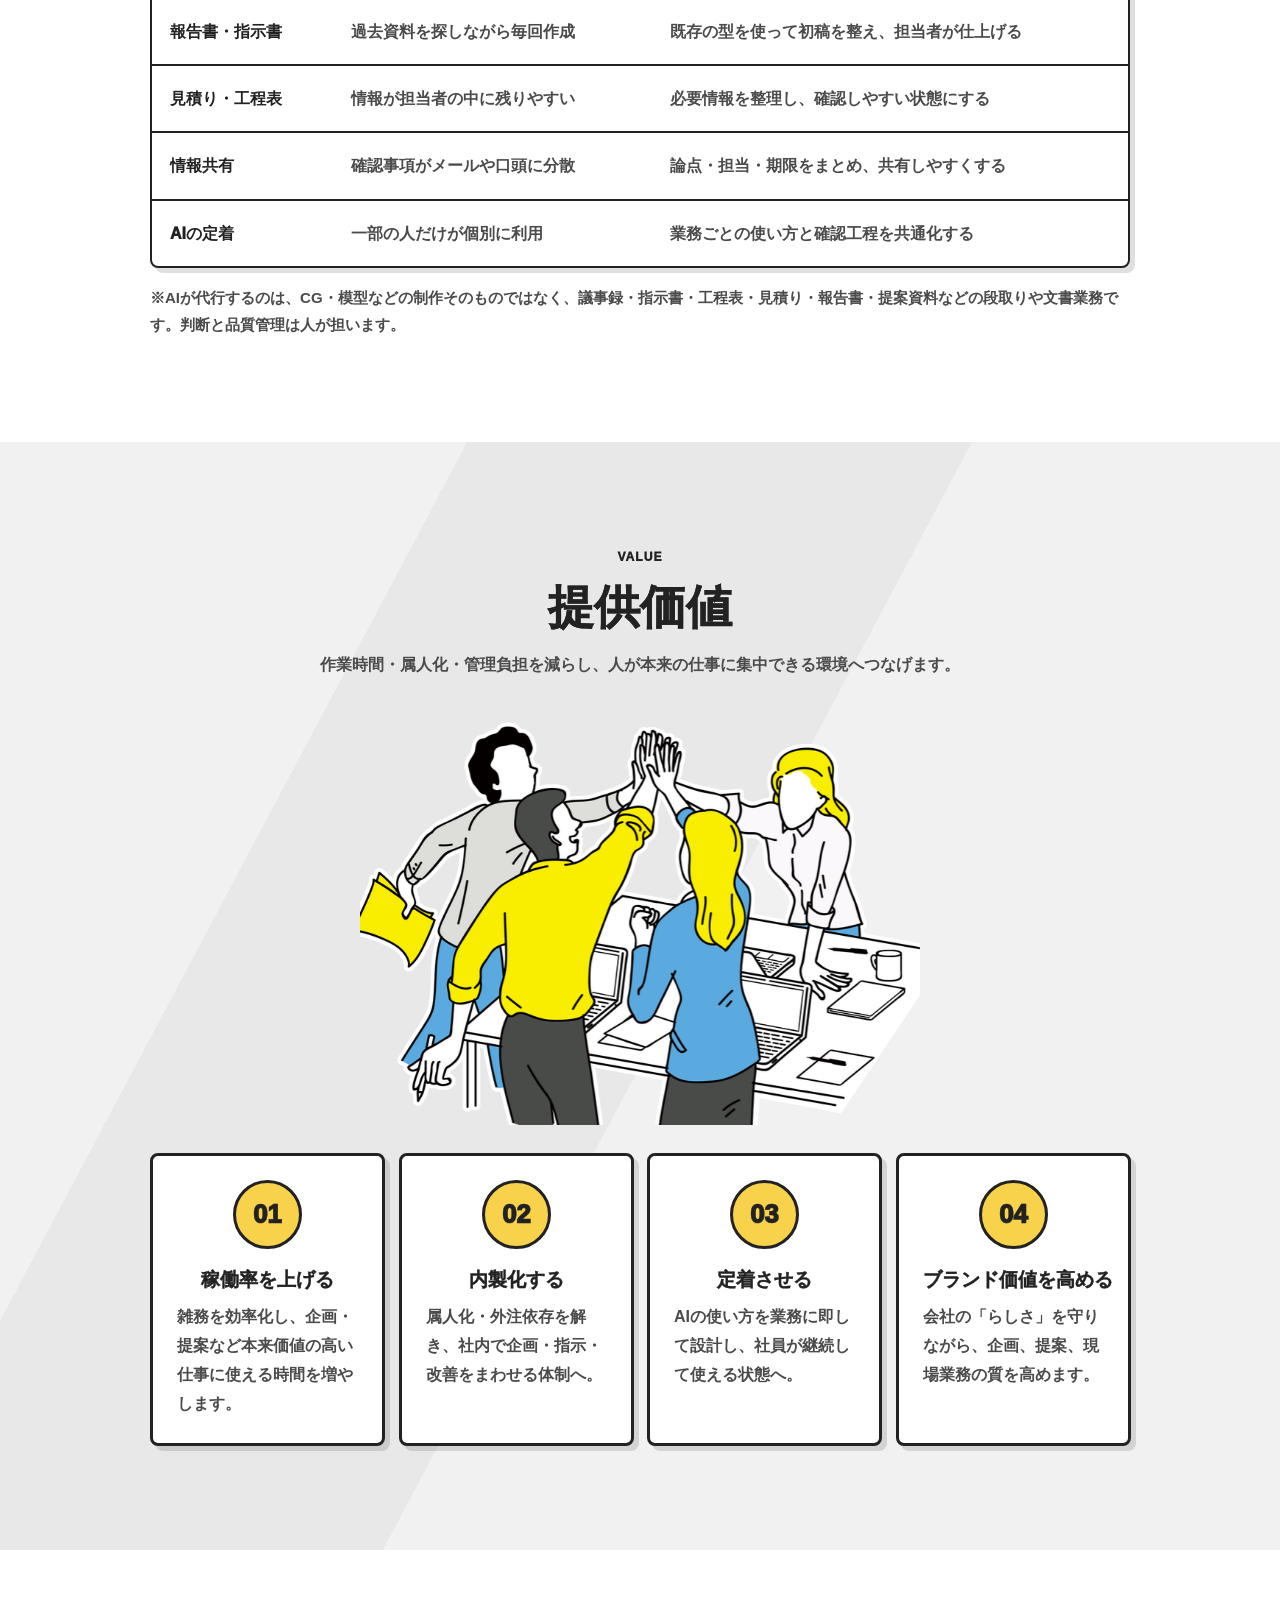
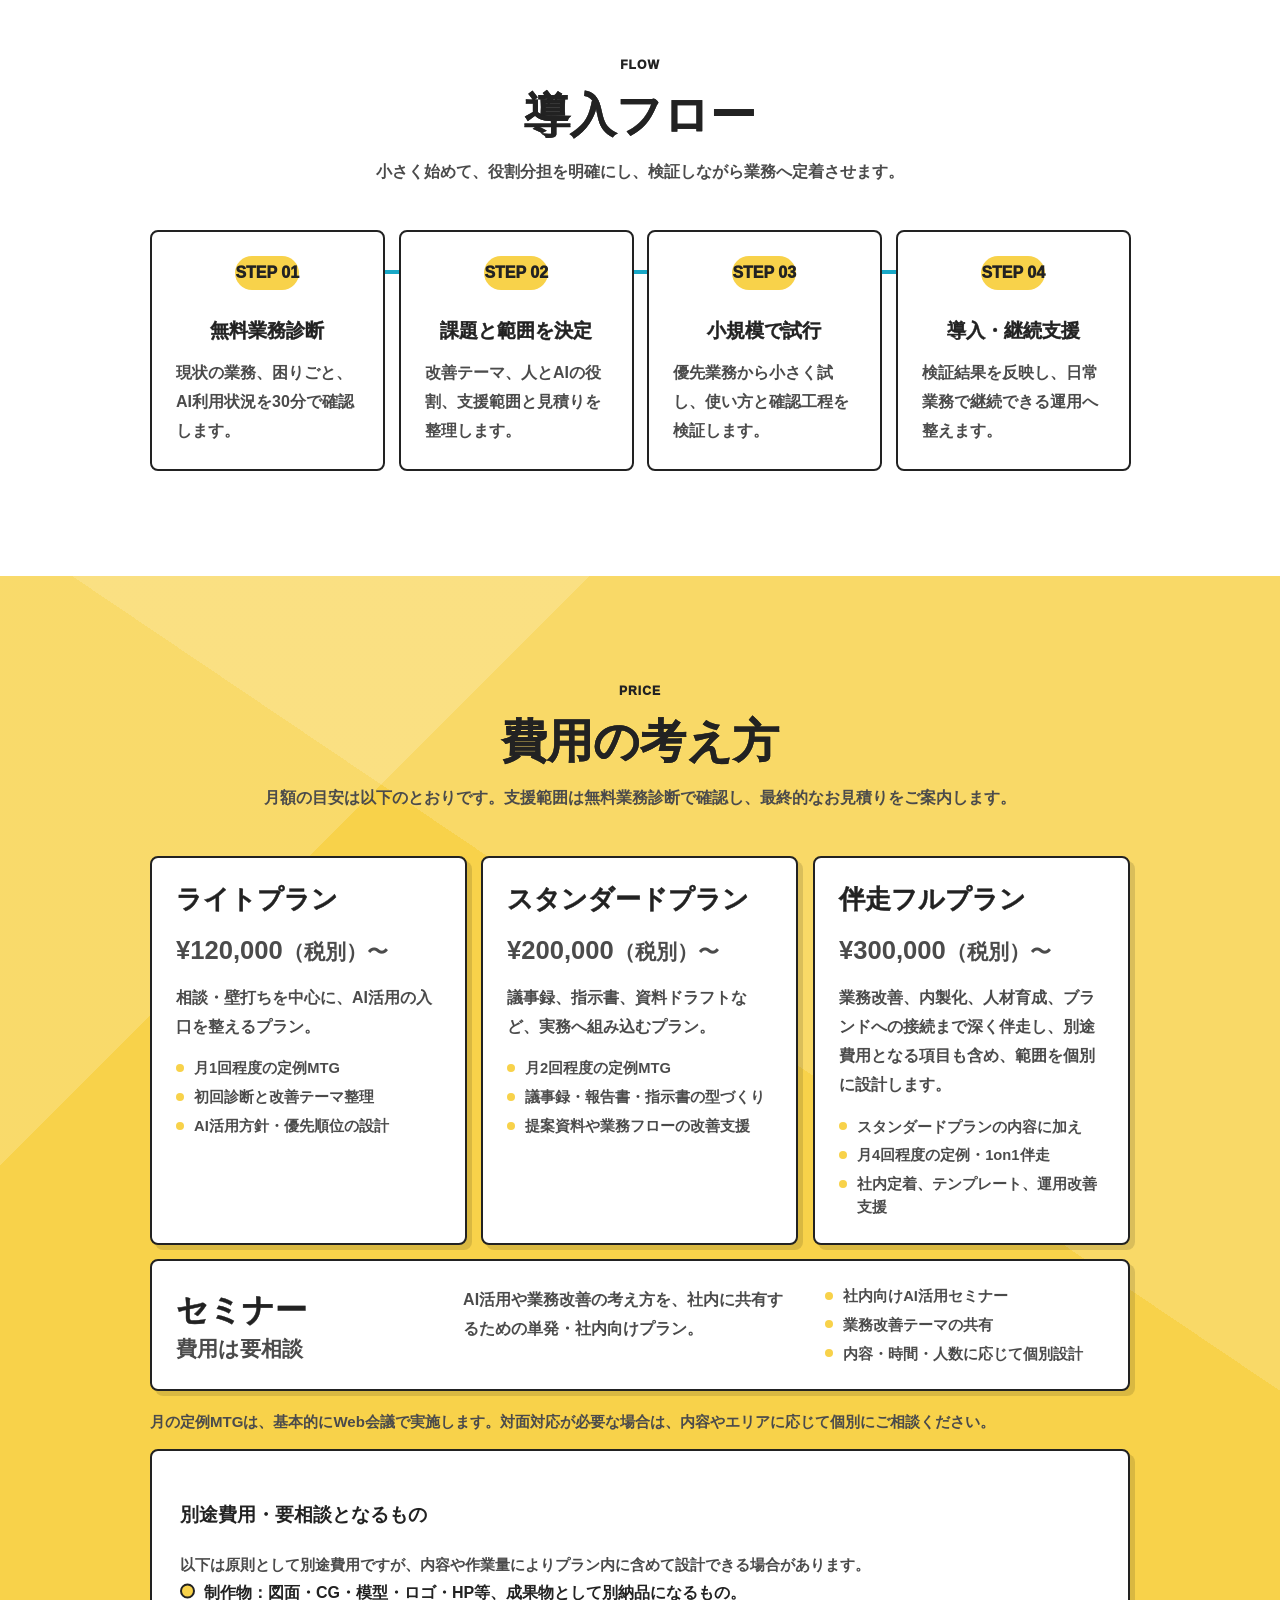
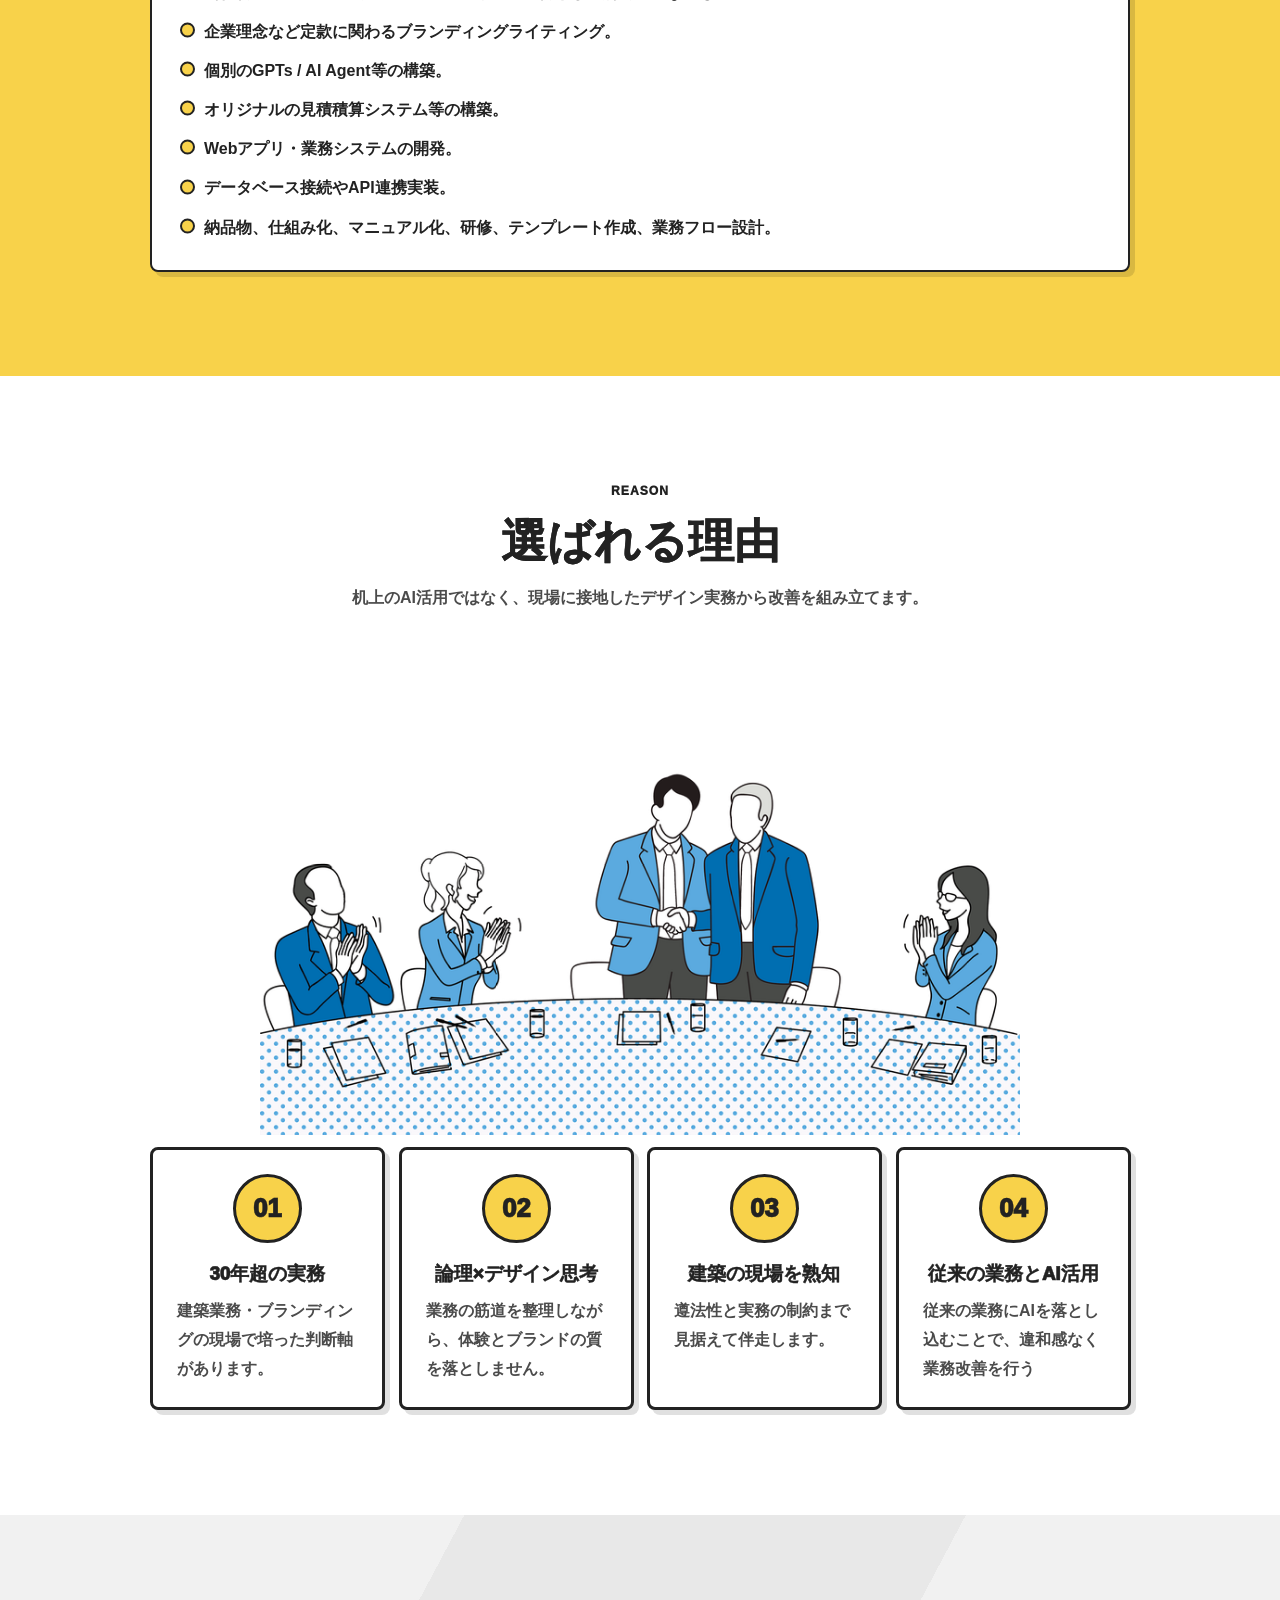
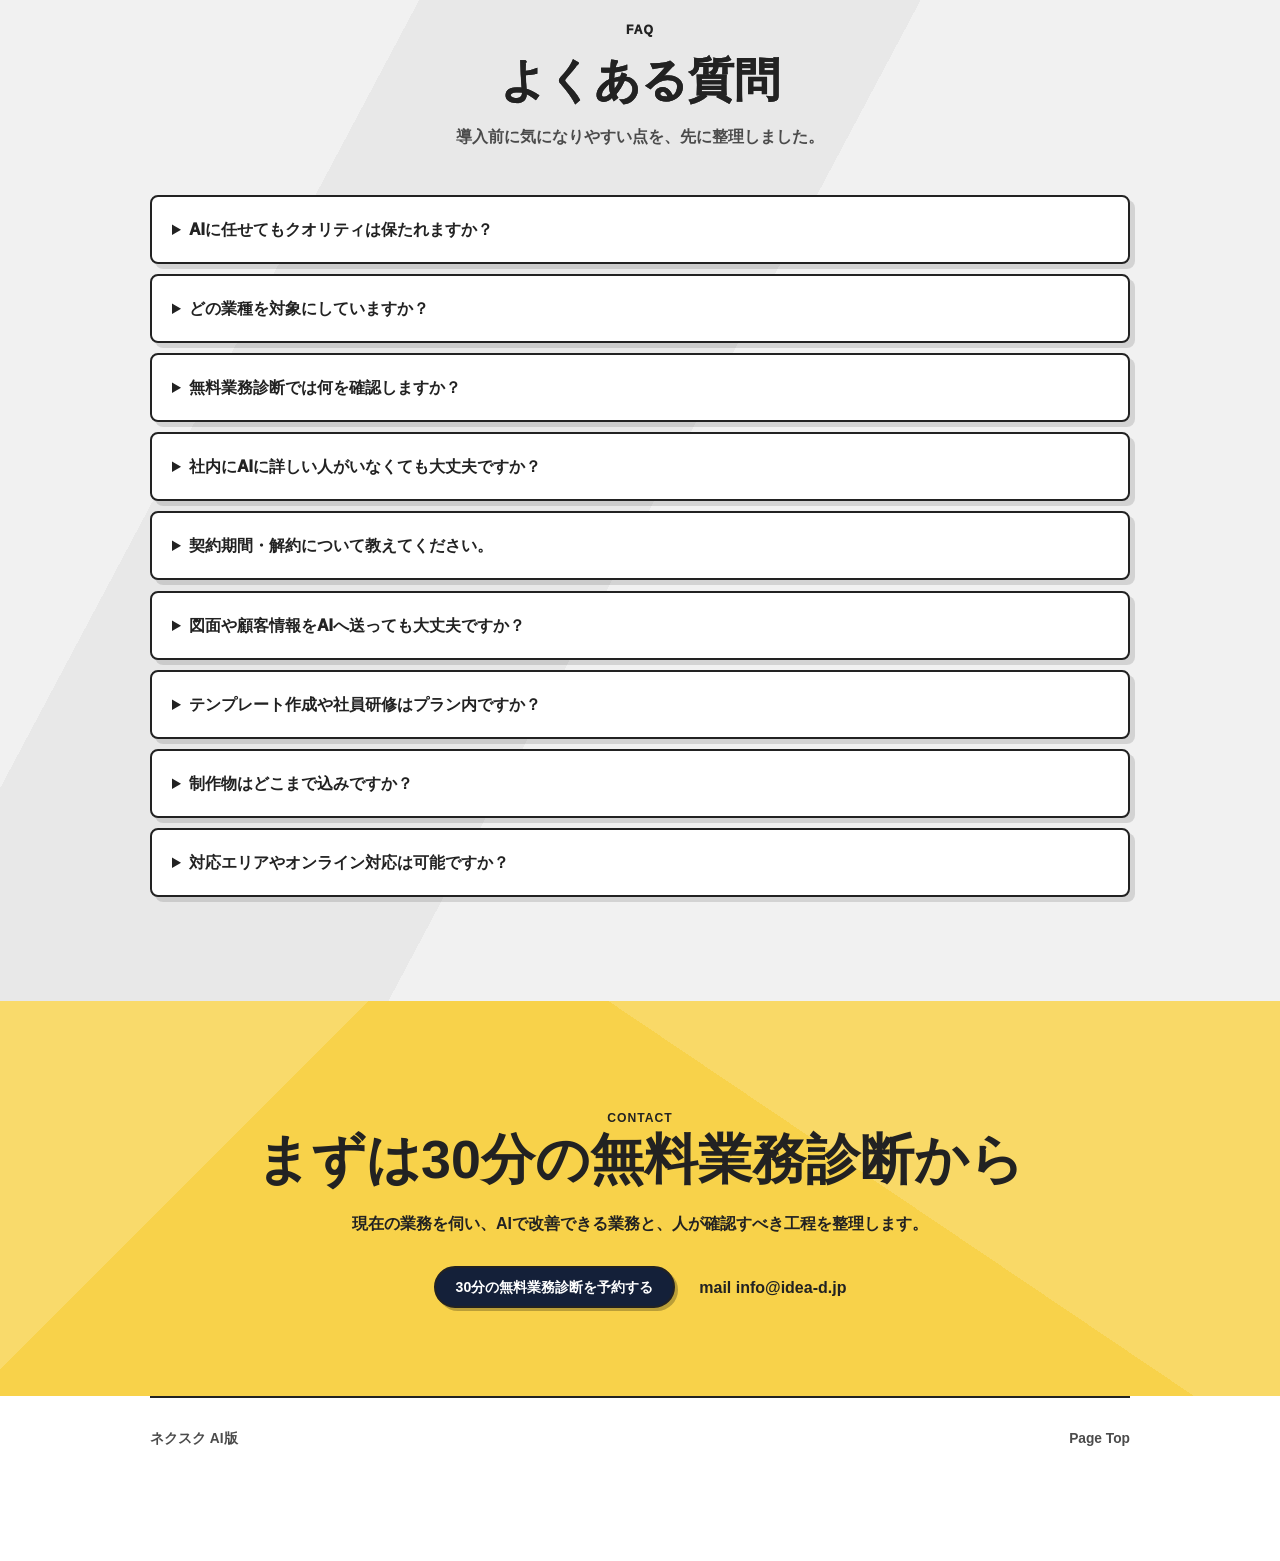
==== commit 650b2f96: "LPをβ2.0に差し替え Codexで作成したβ2.0（~/idea-ai-lp/beta2.0）の index.html と assets/ に置き換え。 独自ドメイン公開前の暫定公開。  Co-A" ====
--- a/index.html
+++ b/index.html
@@ -7,10 +7,10 @@
   <head>
     <meta charset="utf-8" />
     <meta name="viewport" content="width=device-width, initial-scale=1" />
-    <title>ネクスク AI版 | 足りない人手は、業務改善で補う。</title>
+    <title>ネクスク AI版 β2.0 | 足りない人手は業務改善で補う</title>
     <meta
       name="description"
-      content="経験あるディレクターと24時間動くAIが、隣の机に並び、業務改善と内製化を伴走するネクスク AI版のランディングページ。"
+      content="建築実務を知るディレクターが、既存業務にAIを組み込み、作業時間・属人化・管理負担を減らすネクスク AI版のランディングページ。"
     />
     <style>
       :root {
@@ -104,7 +104,7 @@
       .brand-mark {
         display: block;
         width: 138px;
-        aspect-ratio: 848 / 246;
+        aspect-ratio: 2170 / 725;
         overflow: hidden;
       }
 
@@ -194,6 +194,7 @@
         column-gap: clamp(24px, 6vw, 72px);
         row-gap: 20px;
         align-items: center;
+        transform: translateY(-30px);
       }
 
       .label {
@@ -212,19 +213,26 @@
         grid-column: 1;
       }
 
+      .hero .label {
+        grid-row: 1;
+      }
+
       .hero-logo {
-        grid-column: 1 / -1;
+        grid-column: 1;
+        grid-row: 2;
+        width: min(560px, calc(100vw - 72px));
         margin: 0 0 6px;
       }
 
       .hero-logo img {
-        width: min(720px, 100%);
+        width: 100%;
         height: auto;
       }
 
       .hero h1 {
+        grid-row: 3;
         max-width: none;
-        margin: 0;
+        margin: 64px 0 0;
         color: var(--ink);
         font-size: clamp(2rem, 4.4vw, 3.8rem);
         line-height: 1.05;
@@ -243,14 +251,17 @@
 
       .hero-copy {
         grid-column: 1;
+        grid-row: 4;
         margin: 16px 0 0;
         color: var(--ink);
         font-size: clamp(0.95rem, 1.34vw, 1.12rem);
         font-weight: 900;
-        white-space: nowrap;
+        white-space: normal;
       }
 
       .hero-tags {
+        grid-column: 1;
+        grid-row: 5;
         display: flex;
         flex-wrap: wrap;
         gap: 8px;
@@ -270,7 +281,8 @@
       }
 
       .hero-result {
-        grid-column: 1;
+        grid-column: 1 / -1;
+        grid-row: 6;
         margin-top: 20px;
         padding: 0;
         border: 0;
@@ -289,7 +301,7 @@
       .hero-result p {
         margin: 10px 0 0;
         color: var(--ink);
-        font-size: clamp(1.24rem, 2vw, 1.72rem);
+        font-size: clamp(1.18rem, 1.7vw, 1.3rem);
         line-height: 1.35;
         font-weight: 950;
         white-space: nowrap;
@@ -303,6 +315,10 @@
         margin-top: 20px;
       }
 
+      .hero .hero-actions {
+        transform: translateY(48px);
+      }
+
       .hero-illust,
       .section-illust,
       .section-visual {
@@ -316,9 +332,10 @@
       .hero-visual {
         grid-column: 2;
         grid-row: 1 / span 6;
-        width: min(100%, 430px);
+        width: min(100%, 520px);
         justify-self: center;
-        align-self: end;
+        align-self: center;
+        transform: translateY(-290px);
       }
 
       .section-visual {
@@ -333,6 +350,15 @@
 
       .section-visual.wide {
         width: min(760px, 100%);
+      }
+
+      #value .section-visual {
+        width: min(560px, 78%);
+      }
+
+      #reason .section-visual {
+        margin-top: -28px;
+        margin-bottom: 12px;
       }
 
       .problem-art {
@@ -356,7 +382,7 @@
         border: 0;
         background: transparent;
         color: var(--ink);
-        font-size: clamp(0.72rem, 1.28vw, 1.03rem);
+        font-size: clamp(0.82rem, 1.55vw, 1.22rem);
         font-weight: 950;
         line-height: 1.28;
         text-align: center;
@@ -383,9 +409,12 @@
       }
 
       .problem-bubble.grow {
-        left: 30%;
-        top: 1.5%;
-        width: 31%;
+        left: 29.7%;
+        top: 0;
+        width: 27.2%;
+        height: 14.8%;
+        font-size: clamp(0.78rem, 1.42vw, 1.08rem);
+        white-space: nowrap;
       }
 
       .problem-bubble.grow::before {
@@ -400,8 +429,9 @@
 
       .problem-bubble.branding {
         right: 0;
-        top: 7%;
-        width: 29%;
+        top: 4.8%;
+        width: 28%;
+        height: 15.7%;
       }
 
       .problem-bubble.branding::before {
@@ -422,8 +452,9 @@
 
       .problem-bubble.designer {
         left: 8%;
-        top: 18%;
-        width: 31%;
+        top: 15.5%;
+        width: 30.6%;
+        height: 16.9%;
       }
 
       .problem-bubble.designer::before {
@@ -438,8 +469,11 @@
 
       .problem-bubble.inhouse {
         left: 0;
-        top: 45%;
-        width: 36%;
+        top: 43%;
+        width: 30.6%;
+        height: 16.9%;
+        font-size: clamp(0.76rem, 1.36vw, 1rem);
+        white-space: nowrap;
       }
 
       .problem-bubble.inhouse::before {
@@ -453,9 +487,15 @@
       }
 
       .problem-bubble.outsource {
-        right: 9%;
-        top: 54%;
-        width: 26%;
+        right: 8.2%;
+        top: 51.6%;
+        width: 25.8%;
+        height: 14.1%;
+      }
+
+      .problem-bubble.outsource .bubble-line {
+        display: block;
+        white-space: nowrap;
       }
 
       .problem-bubble.outsource::before {
@@ -565,6 +605,11 @@
           0 0.35px 0 currentColor;
       }
 
+      #why-title {
+        font-size: clamp(1.65rem, 3vw, 2.35rem);
+        white-space: nowrap;
+      }
+
       .section-head p:not(.label) {
         margin: 14px 0 0;
         color: var(--muted);
@@ -575,6 +620,15 @@
         max-width: 1040px;
       }
 
+      #diagnosis .section-head {
+        max-width: 1180px;
+      }
+
+      #diagnosis .section-head > p:not(.label) {
+        font-size: clamp(0.86rem, 1.2vw, 1rem);
+        white-space: nowrap;
+      }
+
       #service .section-head p:not(.label) {
         color: var(--ink);
         font-size: clamp(1.12rem, 1.8vw, 1.45rem);
@@ -582,41 +636,9 @@
         font-weight: 950;
       }
 
-      .tabs {
-        display: grid;
-        grid-template-columns: repeat(3, minmax(0, 1fr));
-        gap: 10px;
-        margin: 0 auto 16px;
-      }
-
-      .tab-button {
-        min-height: 46px;
-        padding: 8px 12px;
-        border: 2px solid var(--line);
-        border-radius: 999px;
-        color: var(--ink);
-        background: #fff;
-        cursor: pointer;
-        font-weight: 900;
-      }
-
-      .tab-button[aria-selected="true"] {
-        background: var(--yellow);
-        box-shadow: 3px 3px 0 var(--line);
-      }
-
-      .tab-panel {
-        display: none;
-      }
-
-      .tab-panel.is-active {
-        display: block;
-      }
-
       .card,
       .list-box,
       .statement,
-      .layer,
       .plan,
       .placeholder,
       details,
@@ -680,11 +702,11 @@
 
       .statement > div:first-child {
         max-width: 1080px;
+        margin-inline: auto;
       }
 
       .statement h3,
       .card h3,
-      .layer h3,
       .plan h3,
       .placeholder h3 {
         margin: 0;
@@ -698,12 +720,12 @@
       .statement h3 {
         font-size: clamp(2rem, 4.2vw, 3.2rem);
         line-height: 1.12;
+        text-align: center;
         -webkit-text-stroke: 0.65px currentColor;
       }
 
       .statement p,
       .card p,
-      .layer p,
       .plan p,
       .placeholder p {
         margin: 10px 0 0;
@@ -769,16 +791,16 @@
         grid-template-columns: repeat(4, minmax(0, 1fr));
       }
 
-      .solution-grid .card h3 {
+      .value-grid .card h3 {
+        font-size: clamp(1rem, 1.45vw, 1.24rem);
         text-align: center;
-      }
-
-      .value-grid .card h3 {
+        white-space: nowrap;
+      }
+
+      .reason-grid .card h3 {
+        font-size: clamp(1rem, 1.45vw, 1.24rem);
         text-align: center;
-      }
-
-      .reason-grid .card h3 {
-        text-align: center;
+        white-space: nowrap;
       }
 
       .value-grid .card {
@@ -827,7 +849,7 @@
 
       .why-grid {
         display: grid;
-        grid-template-columns: repeat(4, minmax(0, 1fr));
+        grid-template-columns: repeat(3, minmax(0, 1fr));
         gap: 14px;
       }
 
@@ -843,6 +865,11 @@
         color: #fff;
         text-align: center;
         -webkit-text-stroke: 0.25px currentColor;
+      }
+
+      .why-grid .card:nth-child(2) h3 {
+        font-size: clamp(1rem, 1.55vw, 1.3rem);
+        white-space: nowrap;
       }
 
       .why-grid .card p {
@@ -867,29 +894,41 @@
 
       .conclusion {
         margin: 20px 0 0;
-        padding: 24px 28px;
-        border-left: 10px solid var(--yellow);
+        padding: 24px 28px 24px 38px;
+        border: 2px solid var(--ink);
         background: #fff;
-        font-size: clamp(1.08rem, 2vw, 1.36rem);
+        box-shadow: inset 10px 0 0 var(--yellow), 5px 5px 0 rgba(0, 0, 0, 0.12);
+        font-size: clamp(1.18rem, 2.2vw, 1.62rem);
         font-weight: 950;
         line-height: 1.55;
       }
 
+      .conclusion .marker {
+        background: linear-gradient(transparent 58%, rgba(255, 216, 77, 0.9) 58%);
+        -webkit-box-decoration-break: clone;
+        box-decoration-break: clone;
+      }
+
       .definition {
-        display: grid;
-        grid-template-columns: minmax(0, 0.9fr) minmax(0, 1.1fr);
-        gap: clamp(24px, 4vw, 42px);
+        max-width: 1080px;
+        margin-inline: auto;
+        padding: clamp(30px, 5vw, 56px);
+        border: 2px solid var(--line);
+        border-radius: var(--radius);
+        background: #fffaf0;
+        box-shadow: 5px 5px 0 rgba(0, 0, 0, 0.12);
       }
 
       .definition > div:first-child {
-        padding: 24px;
-        border-top: 5px solid var(--line);
-        background: rgba(255, 255, 255, 0.7);
+        max-width: 960px;
+        margin-inline: auto;
       }
 
       .concept-title {
         display: grid;
-        gap: 4px;
+        gap: 10px;
+        margin: 0 0 clamp(24px, 4vw, 36px);
+        text-align: center;
       }
 
       .concept-title .en {
@@ -907,28 +946,32 @@
         font-weight: 950;
       }
 
-      .layer-stack {
+      .diagnosis-actions {
+        justify-content: center;
+        margin-top: 28px;
+      }
+
+      .definition-copy {
         display: grid;
-        gap: 12px;
-      }
-
-      .layer {
-        display: grid;
-        grid-template-columns: 58px 1fr;
-        gap: 16px;
-        padding: 18px;
-      }
-
-      .layer-number {
-        display: grid;
-        width: 46px;
-        height: 46px;
-        place-items: center;
-        border: 2px solid var(--line);
-        border-radius: 50%;
-        background: var(--yellow);
-        color: var(--ink);
-        font-weight: 950;
+        grid-template-columns: repeat(2, minmax(0, 1fr));
+        gap: 0;
+      }
+
+      .definition-copy p {
+        margin: 0;
+        color: var(--ink);
+        font-size: clamp(1rem, 1.55vw, 1.22rem);
+        line-height: 1.8;
+        font-weight: 800;
+      }
+
+      .definition-copy p:first-child {
+        padding-right: clamp(11px, 2vw, 21px);
+      }
+
+      .definition-copy p + p {
+        padding-left: clamp(11px, 2vw, 21px);
+        border-left: 1px solid rgba(31, 31, 31, 0.35);
       }
 
       .table-wrap {
@@ -1015,10 +1058,11 @@
       }
 
       .flow-step span {
-        display: inline-grid;
+        display: grid;
         min-width: 60px;
+        width: fit-content;
         min-height: 34px;
-        margin-bottom: 24px;
+        margin: 0 auto 24px;
         place-items: center;
         border-radius: 999px;
         background: var(--yellow);
@@ -1085,6 +1129,12 @@
         font-size: clamp(1.5rem, 2.6vw, 2rem);
       }
 
+      .seminar-plan .seminar-head .price {
+        margin: 4px 0 0;
+        font-size: clamp(1.08rem, 1.8vw, 1.32rem);
+        line-height: 1.2;
+      }
+
       .seminar-plan .seminar-body {
         display: grid;
         grid-template-columns: minmax(0, 1fr) minmax(240px, 0.85fr);
@@ -1207,7 +1257,284 @@
         transform: translateY(0);
       }
 
+      /* β2.0 motion system */
+      .scroll-progress {
+        position: fixed;
+        inset: 0 0 auto;
+        z-index: 100;
+        height: 4px;
+        pointer-events: none;
+      }
+
+      .scroll-progress span {
+        display: block;
+        width: 100%;
+        height: 100%;
+        background: var(--blue);
+        transform: scaleX(0);
+        transform-origin: left center;
+        will-change: transform;
+      }
+
+      .beta-badge {
+        display: inline-flex;
+        align-items: center;
+        min-height: 24px;
+        margin-left: 10px;
+        padding: 2px 9px;
+        border: 2px solid var(--line);
+        border-radius: 999px;
+        background: #fff;
+        font-size: 0.68rem;
+        font-weight: 950;
+        vertical-align: middle;
+        box-shadow: 2px 2px 0 var(--line);
+      }
+
+      .hero::before {
+        position: absolute;
+        inset: -35% -15%;
+        content: "";
+        pointer-events: none;
+        background: linear-gradient(112deg, transparent 35%, rgba(255, 255, 255, 0.28) 48%, transparent 61%);
+        transform: translateX(-45%);
+        animation: hero-sweep 8s cubic-bezier(0.22, 1, 0.36, 1) infinite;
+      }
+
+      .hero h1 .kinetic-line {
+        display: flex;
+        flex-wrap: nowrap;
+        gap: 0.22em;
+        align-items: baseline;
+      }
+
+      .hero h1 .kinetic-word {
+        display: inline-block;
+        opacity: 0;
+        transform: translateY(0.9em) rotate(1deg);
+        animation: word-rise 0.82s cubic-bezier(0.16, 1, 0.3, 1) forwards;
+      }
+
+      .kinetic-word:nth-child(2) {
+        animation-delay: 0.14s;
+      }
+
+      .kinetic-word:nth-child(3) {
+        animation-delay: 0.28s;
+      }
+
+      .kinetic-word.accent-word {
+        position: relative;
+        z-index: 0;
+      }
+
+      .kinetic-word.accent-word::after {
+        position: absolute;
+        right: -0.04em;
+        bottom: 0.03em;
+        left: -0.04em;
+        z-index: -1;
+        height: 0.25em;
+        content: "";
+        background: #fff;
+        transform: scaleX(0);
+        transform-origin: left;
+        animation: underline-draw 0.75s 0.72s cubic-bezier(0.16, 1, 0.3, 1) forwards;
+      }
+
+      .hero-logo,
+      .hero-copy,
+      .hero-tags,
+      .hero-result {
+        opacity: 0;
+        animation: hero-enter 0.8s cubic-bezier(0.16, 1, 0.3, 1) forwards;
+      }
+
+      .hero-logo { animation-delay: 0.08s; }
+      .hero-copy { animation-delay: 0.42s; }
+      .hero-tags { animation-delay: 0.56s; }
+      .hero-result { animation-delay: 0.68s; }
+
+      .hero-visual {
+        opacity: 0;
+        animation: hero-visual-enter 0.9s 0.48s ease forwards;
+      }
+
+      .motion-ready .motion-item {
+        opacity: 0;
+        transform: translateY(28px) scale(0.985);
+        transition:
+          opacity 0.62s cubic-bezier(0.16, 1, 0.3, 1),
+          transform 0.72s cubic-bezier(0.16, 1, 0.3, 1);
+        transition-delay: var(--motion-delay, 0ms);
+        will-change: opacity, transform;
+      }
+
+      .motion-ready .motion-item.motion-from-left {
+        transform: translateX(-34px);
+      }
+
+      .motion-ready .motion-item.motion-from-right {
+        transform: translateX(34px);
+      }
+
+      .motion-ready .motion-item.is-visible {
+        opacity: 1;
+        transform: translate(0) scale(1);
+      }
+
+      .motion-ready .problem-bubble.motion-item {
+        transform: translateY(14px) scale(0.86);
+      }
+
+      .motion-ready .problem-bubble.motion-item.is-visible {
+        transform: translateY(0) scale(1);
+      }
+
+      .card,
+      .plan,
+      .flow-step,
+      details,
+      .button {
+        position: relative;
+        overflow: hidden;
+      }
+
+      .card::after,
+      .plan::after,
+      .flow-step::after {
+        position: absolute;
+        inset: 0;
+        content: "";
+        pointer-events: none;
+        background: linear-gradient(110deg, transparent 22%, rgba(248, 210, 74, 0.28) 50%, transparent 78%);
+        transform: translateX(-120%);
+        transition: transform 0.85s cubic-bezier(0.16, 1, 0.3, 1);
+      }
+
+      .card:hover::after,
+      .plan:hover::after,
+      .flow-step:hover::after {
+        transform: translateX(120%);
+      }
+
+      .card,
+      .plan,
+      .flow-step {
+        transition: transform 0.24s ease, box-shadow 0.24s ease;
+      }
+
+      .card:hover,
+      .plan:hover,
+      .flow-step:hover {
+        transform: translateY(-5px);
+        box-shadow: 7px 7px 0 rgba(24, 168, 199, 0.22);
+      }
+
+      .flow {
+        position: relative;
+        z-index: 0;
+      }
+
+      .flow::before {
+        position: absolute;
+        top: 40px;
+        right: 6%;
+        left: 6%;
+        z-index: 0;
+        height: 4px;
+        content: "";
+        background: var(--blue);
+        transform: scaleX(var(--flow-progress, 0));
+        transform-origin: left center;
+        transition: transform 1.3s 0.18s cubic-bezier(0.16, 1, 0.3, 1);
+      }
+
+      .flow.is-visible::before {
+        --flow-progress: 1;
+      }
+
+      .flow-step span,
+      .value-icon,
+      .reason-number,
+      .diagnosis-number,
+      .why-number {
+        transition: transform 0.3s ease, background-color 0.3s ease;
+      }
+
+      .flow-step:hover span,
+      .card:hover .value-icon,
+      .card:hover .reason-number,
+      .card:hover .diagnosis-number,
+      .card:hover .why-number {
+        transform: rotate(-5deg) scale(1.08);
+        background: #fff;
+      }
+
+      .flow-step {
+        z-index: 1;
+      }
+
+      .motion-ready tbody tr.motion-item.is-visible td {
+        animation: cell-highlight 0.85s var(--motion-delay, 0ms) ease both;
+      }
+
+      details[open] p {
+        animation: faq-open 0.36s ease both;
+      }
+
+      .button::after {
+        position: absolute;
+        inset: 0;
+        content: "";
+        pointer-events: none;
+        background: linear-gradient(100deg, transparent 30%, rgba(255, 255, 255, 0.34) 50%, transparent 70%);
+        transform: translateX(-130%);
+        transition: transform 0.55s ease;
+      }
+
+      .button:hover::after {
+        transform: translateX(130%);
+      }
+
+      @keyframes word-rise {
+        to { opacity: 1; transform: translateY(0) rotate(0); }
+      }
+
+      @keyframes underline-draw {
+        to { transform: scaleX(1); }
+      }
+
+      @keyframes hero-enter {
+        from { opacity: 0; transform: translateY(24px); }
+        to { opacity: 1; transform: translateY(0); }
+      }
+
+      @keyframes hero-visual-enter {
+        from { opacity: 0; }
+        to { opacity: 1; }
+      }
+
+      @keyframes hero-sweep {
+        0%, 18% { transform: translateX(-45%); }
+        50%, 100% { transform: translateX(45%); }
+      }
+
+      @keyframes cell-highlight {
+        0% { background-color: rgba(248, 210, 74, 0.32); }
+        100% { background-color: transparent; }
+      }
+
+      @keyframes faq-open {
+        from { opacity: 0; transform: translateY(-8px); }
+        to { opacity: 1; transform: translateY(0); }
+      }
+
       @media (max-width: 920px) {
+        #diagnosis .section-head > p:not(.label) {
+          white-space: normal;
+        }
+
         .site-header {
           grid-template-columns: auto auto;
         }
@@ -1218,8 +1545,19 @@
 
         .hero-inner,
         .statement,
-        .definition {
+        .definition-copy {
           grid-template-columns: 1fr;
+        }
+
+        .definition-copy p:first-child,
+        .definition-copy p + p {
+          padding-right: 0;
+          padding-left: 0;
+          border-left: 0;
+        }
+
+        .hero-inner {
+          transform: none;
         }
 
         .boundary {
@@ -1237,9 +1575,22 @@
 
         .hero-visual {
           grid-column: 1;
-          grid-row: auto;
+          grid-row: 4;
           width: min(420px, 100%);
           margin: 10px auto 0;
+          transform: none;
+        }
+
+        .hero-copy {
+          grid-row: 5;
+        }
+
+        .hero-tags {
+          grid-row: 6;
+        }
+
+        .hero-result {
+          grid-row: 7;
         }
 
         .grid-3,
@@ -1256,6 +1607,14 @@
         .seminar-plan .seminar-body {
           grid-template-columns: 1fr;
         }
+
+        .hero h1 .kinetic-line {
+          flex-wrap: wrap;
+        }
+
+        .flow::before {
+          display: none;
+        }
       }
 
       @media (max-width: 640px) {
@@ -1289,8 +1648,22 @@
           width: min(100%, 520px);
         }
 
+        #value .section-visual {
+          width: min(420px, 88%);
+        }
+
+        #reason .section-visual {
+          margin-top: -12px;
+          margin-bottom: 16px;
+        }
+
         .hero h1 {
-          font-size: clamp(2.55rem, 13vw, 4.4rem);
+          margin-top: 0;
+          font-size: clamp(2.25rem, 10.5vw, 3.4rem);
+        }
+
+        .hero h1 .kinetic-word {
+          white-space: nowrap;
         }
 
         .section-head h2,
@@ -1298,6 +1671,10 @@
           font-weight: 800;
           -webkit-text-stroke: 0.12px currentColor;
           text-shadow: none;
+        }
+
+        #why-title {
+          white-space: normal;
         }
 
         .problem-bubble {
@@ -1309,6 +1686,14 @@
           -webkit-text-stroke: 0.1px currentColor;
         }
 
+        .problem-bubble.grow {
+          font-size: clamp(0.46rem, 2.1vw, 0.66rem);
+        }
+
+        .problem-bubble.inhouse {
+          font-size: clamp(0.44rem, 2vw, 0.62rem);
+        }
+
         .problem-bubble::before {
           right: -18px;
           border-width: 7px 0 7px 18px;
@@ -1333,7 +1718,6 @@
           border-width: 6px 15px 6px 0;
         }
 
-        .tabs,
         .grid-3,
         .grid-4,
         .diagnosis-grid,
@@ -1386,13 +1770,34 @@
           display: block;
         }
       }
+
+      @media (prefers-reduced-motion: reduce) {
+        html { scroll-behavior: auto; }
+        *, *::before, *::after {
+          animation-duration: 0.01ms !important;
+          animation-iteration-count: 1 !important;
+          scroll-behavior: auto !important;
+          transition-duration: 0.01ms !important;
+        }
+        .motion-ready .motion-item,
+        .hero-logo,
+        .hero-copy,
+        .hero-visual,
+        .hero-tags,
+        .hero-result,
+        .kinetic-word {
+          opacity: 1;
+          transform: none;
+        }
+      }
     </style>
   </head>
   <body>
+    <div class="scroll-progress" aria-hidden="true"><span></span></div>
     <header class="site-header">
       <a class="brand" href="#top" aria-label="ネクスク AI版 トップへ">
         <span class="brand-mark">
-          <img src="assets/nexsk-logo-main.png" alt="Nexsk ネクスク" />
+          <img src="assets/nexsk-logo-transparent.png?v=20261015" alt="Nexsk ネクスク" />
         </span>
         <span>
           ネクスク AI版
@@ -1401,27 +1806,28 @@
       </a>
       <nav class="desktop-nav" aria-label="主要メニュー">
         <a href="#problem">課題</a>
-        <a href="#diagnosis">診断</a>
+        <a href="#why">原因</a>
+        <a href="#diagnosis">無料診断</a>
         <a href="#service">サービス</a>
         <a href="#value">価値</a>
         <a href="#price">料金</a>
         <a href="#faq">FAQ</a>
       </nav>
-      <a class="button" href="mailto:info@idea-d.jp?subject=ネクスクAI版の無料相談">無料相談</a>
+      <a class="button" href="mailto:info@idea-d.jp?subject=30分の無料業務診断の予約">無料業務診断</a>
     </header>
 
     <main id="top">
       <section class="hero" aria-labelledby="hero-title">
         <div class="hero-inner">
-          <p class="label">Next Desk with AI</p>
+          <p class="label">Next Desk with AI <span class="beta-badge">β2.0</span></p>
           <figure class="hero-logo">
-            <img src="assets/nexsk-logo-main.png" alt="Nexsk ネクスク" />
+            <img src="assets/nexsk-logo-transparent.png?v=20261015" alt="Nexsk ネクスク" />
           </figure>
           <h1 id="hero-title">
-            <span>足りない人手は、業務改善で補う。</span>
+            <span class="kinetic-line"><span class="kinetic-word">足りない人手は</span><span class="kinetic-word accent-word">業務改善で</span><span class="kinetic-word">補う</span></span>
           </h1>
-          <p class="hero-copy">AIに詳しいディレクターが、現場の隣で業務改善を伴走します。</p>
-          <img class="hero-visual" src="assets/illust-hero-current.png" alt="チームで課題に向き合う人たちのイラスト" />
+          <p class="hero-copy">建築実務を知るディレクターが、既存業務にAIを組み込み、作業時間・属人化・管理負担を減らします。</p>
+          <img class="hero-visual" src="assets/illust-hero-construction-team.png" alt="建設現場を指差して確認する4人のチームのイラスト" />
           <svg class="legacy-illust" viewBox="0 0 420 330" role="img" aria-label="業務改善を相談する担当者たち">
             <path class="illust-fill-paper" d="M35 248c38-44 94-57 165-43 70 14 116 3 178-41 25 38 20 84-16 111-48 37-122 37-207 25-72-10-111-27-120-52Z" />
             <path class="illust-line" d="M53 255c52-20 105-23 169-10 47 10 91 6 137-15" />
@@ -1443,21 +1849,18 @@
           </svg>
           <div class="hero-grid">
             <ul class="hero-tags" aria-label="主な対象">
-              <li>建築・空間</li>
-              <li>店舗・飲食・宿泊</li>
-              <li>現場とバックオフィス</li>
+              <li>建築設計事務所</li>
+              <li>工務店・建設会社</li>
+              <li>建築関連事業者</li>
             </ul>
             <div class="hero-result">
-              <h2>AIで現場の時間を取り戻す。</h2>
-              <p>建築・空間・店舗の企画・提案・業務改善を、社内でまわせる会社へ。</p>
-              <p>現場やバックオフィスの業務改善も、1on1で具体化。</p>
-              <p>初回診断で、削減できる業務時間と外注費を可視化。</p>
-              <p>AI効率化でコストダウン。</p>
-              <p>SNSや集客支援で売上UP。</p>
-              <p>人×AIの伴走で、業務改善と内製化を同時に。</p>
+              <p>議事録・報告書・外注指示書・工程表・見積りなどの定型業務を整理</p>
+              <p>今の業務フローを大きく変えず、AIを使える形に設計</p>
+              <p>作業時間・属人化・管理負担を減らし、本来の業務へ時間を戻します</p>
+              <p>高額なシステム開発やSaaS導入ではなく、貴社に合ったAIの活用を1on1でサポートします</p>
               <div class="hero-actions">
-                <a class="button" href="mailto:info@idea-d.jp?subject=ネクスクAI版の無料相談">無料で相談する</a>
-                <a class="button ghost" href="#service">サービスを見る</a>
+                <a class="button" href="mailto:info@idea-d.jp?subject=30分の無料業務診断の予約">30分の無料業務診断を予約する</a>
+                <a class="button ghost" href="#diagnosis">診断内容を見る</a>
               </div>
             </div>
           </div>
@@ -1468,13 +1871,18 @@
         <div class="section-head">
           <div>
             <p class="label">Problem</p>
-            <h2 id="problem-title">こんなお悩み、ありませんか？</h2>
+            <h2 id="problem-title">こんなお悩みありませんか</h2>
           </div>
-          <p>まずは建築・空間・店舗の現場を中心に。人手が足りない。けれど、すぐに増員できるわけではない。現場の時間が雑務に取られ、本来価値の高い仕事へ向かえない構造を変えます。</p>
+          <p>現場後の書類作成や段取りに時間を取られ、設計・提案・現場判断に集中できない構造を変えます。</p>
         </div>
         <figure class="problem-art" aria-label="社内業務や外注指示に悩む担当者たちのイラスト">
-          <img src="assets/illust-problem-current-final.png" alt="" />
-          <figcaption class="sr-only">人材不足で社員育成まで手が回らない。AIコンサル+デザイナーの費用までちょっと。現場の議事録や書類作成に追われて業務がはかどらない。AIのデザインが良いのか判断できるデザイナーがいない。外注先への指示書を作成する時間がない。</figcaption>
+          <img src="assets/illust-problem-textless.png" alt="" />
+          <p class="problem-bubble grow" aria-hidden="true">人材不足で社員育成まで<br />手が回らない</p>
+          <p class="problem-bubble branding" aria-hidden="true">工程表や見積りが<br />担当者に属人化している</p>
+          <p class="problem-bubble designer" aria-hidden="true">高額なシステムを入れず<br />今の業務を改善したい</p>
+          <p class="problem-bubble inhouse" aria-hidden="true">現場の議事録や書類作成に<br />追われて業務がはかどらない</p>
+          <p class="problem-bubble outsource" aria-hidden="true"><span><span class="bubble-line">AIをどう活用すれば</span><span class="bubble-line">いいかわからない</span></span></p>
+          <figcaption class="sr-only">人材不足で社員育成まで手が回らない。高額なシステムを入れず今の業務を改善したい。現場の議事録や書類作成に追われて業務がはかどらない。工程表や見積りが担当者に属人化している。AIをどう活用すればいいかわからない。</figcaption>
         </figure>
         <svg class="legacy-illust" viewBox="0 0 640 260" role="img" aria-label="悩みを抱える担当者たち">
           <path fill="rgba(0,0,0,0.05)" d="M18 230 170 26l452 182-604 22Z" />
@@ -1492,156 +1900,88 @@
           <path class="illust-line" d="M360 181c27-7 51 1 70 20l-20 34-58-13 8-41Z" />
         </svg>
 
-        <div class="tabs" role="tablist" aria-label="課題カテゴリ">
-          <button class="tab-button" id="tab-architecture" role="tab" aria-selected="true" aria-controls="panel-architecture" type="button">建築・空間系（中心）</button>
-          <button class="tab-button" id="tab-store" role="tab" aria-selected="false" aria-controls="panel-store" type="button">店舗・飲食・宿泊</button>
-          <button class="tab-button" id="tab-operations" role="tab" aria-selected="false" aria-controls="panel-operations" type="button">現場・バックオフィス</button>
-        </div>
-
-        <div class="tab-panel is-active" id="panel-architecture" role="tabpanel" aria-labelledby="tab-architecture">
-          <div class="list-box">
-            <ul>
-              <li>企画提案や資料作成にAIを活用したいが、業務への落とし込み方が分からない。</li>
-              <li>自社ブランディングを崩さず、AIを活用した業務改善を進めたい。</li>
-              <li>AIでデザイン案を考えてみたが、そもそも良し悪しの判断ができない。</li>
-              <li>議事録・報告書・外注指示書・工程表・見積り・バックオフィス業務などをAIで効率化し、本来の仕事へ時間を戻したい。</li>
-            </ul>
-          </div>
-        </div>
-        <div class="tab-panel" id="panel-operations" role="tabpanel" aria-labelledby="tab-operations">
-          <div class="list-box">
-            <ul>
-              <li>議事録・報告書・外注指示書の作成に時間が取られている。</li>
-              <li>工程表・見積り・確認事項が担当者の頭の中に残り、属人化している。</li>
-              <li>AIツールはあるが、どの業務に落とし込めばよいか分からない。</li>
-            </ul>
-          </div>
-        </div>
-        <div class="tab-panel" id="panel-store" role="tabpanel" aria-labelledby="tab-store">
-          <div class="list-box">
-            <ul>
-              <li>販促・SNS・メニュー・接客ツールを作る手が足りない。</li>
-              <li>新業態や多店舗展開のディレクションを継続的に相談したい。</li>
-              <li>現場運営とブランドづくりをつなぐ人材が不足している。</li>
-            </ul>
-          </div>
-        </div>
-
+        <div class="list-box">
+          <ul>
+            <li>過去資料や案件情報が分散し、必要な情報を探すのに時間がかかる。</li>
+            <li>既存の業務フローを大きく変えずにAIを活用したい。</li>
+            <li>管理や段取りに追われ、設計・提案・現場判断に時間を使えない。</li>
+            <li>業務改善の手順やテンプレートが共有されず、社内に定着しない。</li>
+            <li>未公開図面や顧客情報を扱うため、AIへ入力する情報の範囲に不安がある。</li>
+          </ul>
+        </div>
         <div class="statement">
           <div>
-            <h3>足りない人手は、業務改善で補う。</h3>
-            <p>現場の雑務をAIで効率化して稼働時間を短縮し、空いた時間を本来価値の高い仕事へ回して稼働率を上げる。これがネクスクAI版の一番の目的です。</p>
+            <h3>足りない人手は業務改善で補う</h3>
+            <p>書類や段取りの手間を減らし、属人化を抑え、人が本来の仕事に集中できる環境をつくる。そのために、貴社に合ったAIの活用を1on1でサポートします。これがネクスクAI版の目的です。</p>
           </div>
-          <div class="boundary">
-            <strong>誠実な線引き</strong>
-            <p>AIが代わりに行うのは、CG・模型などの制作そのものではありません。議事録、指示書、工程表、見積り、報告書など、現場を進めるための段取りや文書業務、デザイン提案資料の作成などを効率化します。</p>
+        </div>
+      </section>
+
+      <section class="section fade-in" id="why" aria-labelledby="why-title">
+        <div class="section-head">
+          <div>
+            <p class="label">Why Now</p>
+            <h2 id="why-title">なぜ今までのやり方では解決しなかったのか</h2>
           </div>
-        </div>
+          <p>システム構築したが業務改善されない。外注では人材が育たない。<br />逆に今までなかった業務が増える一方、そんな悪循環続いていませんか？</p>
+        </div>
+        <img class="section-visual narrow" src="assets/illust-office-current.png" alt="電話や書類対応に追われる担当者のイラスト" />
+        <div class="why-grid">
+          <article class="card">
+            <span class="why-number">01</span>
+            <h3>外注は所詮外部</h3>
+            <p>成果物や戦略は受け取れても、日常の判断・文書・段取りは社内に残りにくいことがあります。</p>
+          </article>
+          <article class="card">
+            <span class="why-number">02</span>
+            <h3>活用されていないソフト</h3>
+            <p>入れたはいいが、誰が何にどう使うかが定まらず、毎月支払いだけをしている。</p>
+          </article>
+          <article class="card">
+            <span class="why-number">03</span>
+            <h3>社内の判断基準が育たない</h3>
+            <p>任せるだけでは、提案や改善の良し悪しを判断する力が社内に残りません。</p>
+          </article>
+        </div>
+        <p class="conclusion">足りないのは、<strong class="marker">戦略も分かり、手も動かし、AIも使いこなすパートナー</strong>です。</p>
       </section>
 
       <section class="section fade-in" id="diagnosis" aria-labelledby="diagnosis-title">
         <div class="section-head">
           <div>
             <p class="label">First Step</p>
-            <h2 id="diagnosis-title">まず、削減できる時間と費用を見える化。</h2>
+            <h2 id="diagnosis-title">30分の無料業務診断</h2>
           </div>
-          <p>実績数値を断定するのではなく、御社の業務を一緒に見て、どこからAI化すべきかを初回診断で整理します。</p>
+          <p>現在の業務を伺い、AIで改善できる業務、改善条件、人が確認すべき工程を整理します。</p>
         </div>
         <div class="diagnosis-grid">
-          <article class="card"><span class="diagnosis-number">01</span><h3>時間を洗い出す</h3><p>議事録、報告書、外注指示書、見積り、提案資料など、毎月どれだけ時間が取られているかを確認します。</p></article>
-          <article class="card"><span class="diagnosis-number">02</span><h3>外注費を見直す</h3><p>外注すべき制作物と、社内で下準備・指示・たたき台化できる業務を分け、削減余地を見える化します。</p></article>
-          <article class="card"><span class="diagnosis-number">03</span><h3>AI化の優先順位を決める</h3><p>すぐ効く業務、後回しでよい業務、AI化しない方がよい業務を分け、最初に着手すべき改善テーマを明確にします。</p></article>
-          <article class="card"><span class="diagnosis-number">04</span><h3>人が見る範囲を決める</h3><p>AIに任せる作業、人が判断する品質・ブランド・法令面を切り分け、安心して使える運用にします。</p></article>
-        </div>
-      </section>
-
-      <section class="section fade-in" id="why" aria-labelledby="why-title">
-        <div class="section-head">
-          <div>
-            <p class="label">Why Now</p>
-            <h2 id="why-title">なぜ、今までのやり方では解決しないのか。</h2>
-          </div>
-          <p>外注、コンサル、AIツール。そのどれか一つだけでは、日常業務の中に改善が残りにくいからです。</p>
-        </div>
-        <img class="section-visual narrow" src="assets/illust-office-current.png" alt="電話や書類対応に追われる担当者のイラスト" />
-        <div class="why-grid">
-          <article class="card">
-            <span class="why-number">01</span>
-            <h3>外注は単発で終わる</h3>
-            <p>成果物は納品されても、考え方や進め方が社内に残りません。</p>
-          </article>
-          <article class="card">
-            <span class="why-number">02</span>
-            <h3>コンサルは手が動きにくい</h3>
-            <p>戦略は見えても、現場の文書や段取りまで落ちないことがあります。</p>
-          </article>
-          <article class="card">
-            <span class="why-number">03</span>
-            <h3>AIツールは放置される</h3>
-            <p>入れただけでは、誰が何にどう使うかが定まりません。</p>
-          </article>
-          <article class="card">
-            <span class="why-number">04</span>
-            <h3>社内の判断基準が育たない</h3>
-            <p>任せるだけでは、提案や改善の良し悪しを判断する力が社内に残りません。</p>
-          </article>
-        </div>
-        <div class="list-box" style="margin-top: 14px;">
-          <ul>
-            <li>議事録の後回しで「言った言わない」の手戻りが起きる。</li>
-            <li>外注指示書作成に半日とられ、企画に手が回らない。</li>
-            <li>工程表・見積りが担当者の頭の中だけで属人化する。</li>
-            <li>事務・段取りの雑務が減らず、残業が常態化する。</li>
-            <li>AIを契約したが、何に使うか分からず月額だけ払っている。</li>
-          </ul>
-        </div>
-        <p class="conclusion">足りないのは、戦略も分かり、手も動かし、AIも使いこなす、隣の机の相棒です。</p>
+          <article class="card"><span class="diagnosis-number">01</span><h3>業務を棚卸し</h3><p>議事録、報告書、指示書、見積りなど、時間がかかっている業務を確認します。</p></article>
+          <article class="card"><span class="diagnosis-number">02</span><h3>改善候補を特定</h3><p>AIを使える業務と、今は変えない方がよい業務を切り分けます。</p></article>
+          <article class="card"><span class="diagnosis-number">03</span><h3>確認工程を整理</h3><p>AIに任せる作業と、担当者・資格者が判断すべき工程を明確にします。</p></article>
+          <article class="card"><span class="diagnosis-number">04</span><h3>次の一手を提示</h3><p>最初に取り組む業務と、小さく試すための進め方を整理します。</p></article>
+        </div>
+        <div class="hero-actions diagnosis-actions">
+          <a class="button" href="mailto:info@idea-d.jp?subject=30分の無料業務診断の予約">30分の無料業務診断を予約する</a>
+        </div>
       </section>
 
       <section class="section fade-in" id="service" aria-labelledby="service-title">
         <div class="section-head">
           <div>
             <p class="label">Service</p>
-            <h2 id="service-title">ネクスク AI版とは。</h2>
+            <h2 id="service-title">ネクスク AI版とは</h2>
           </div>
-          <p>経験あるディレクターと、24時間動くAIが、<br />依頼企業の隣の机に並び、日常業務を伴走するサービスです。</p>
+          <p>建築実務を知るディレクターが、既存業務を整理し、<br />AIを日常業務へ無理なく組み込む伴走サービスです。</p>
         </div>
         <img class="section-visual wide" src="assets/illust-partner-current.png" alt="机を挟んで伴走するパートナー同士のイラスト" />
         <div class="definition">
           <div>
-            <h3 class="concept-title"><span class="en">Next Desk</span><span class="jp">机を並べて、一緒に考える。</span></h3>
-            <p>共創協働の思想はそのままに、AIがもう一つの机として参加します。人が方向を決め、AIが下支えし、時には現場にて一緒に考えながら、社内でまわせる仕組みへ育てます。</p>
-            <p>近い将来、AIでの業務改善の波は必ず来ます。人手不足を解消する最善の方法として、今から日常業務に組み込んでいきます。</p>
-          </div>
-          <div class="layer-stack">
-            <div class="layer">
-              <span class="layer-number">01</span>
-              <div>
-                <h3>人：ギルド型チーム</h3>
-                <p>戦略・ディレクション・壁打ち・品質判断を担う。</p>
-              </div>
-            </div>
-            <div class="layer">
-              <span class="layer-number">02</span>
-              <div>
-                <h3>AI：24時間の相棒</h3>
-                <p>議事録、資料ドラフト、調査、定型業務を高速化する。</p>
-              </div>
-            </div>
-            <div class="layer">
-              <span class="layer-number">03</span>
-              <div>
-                <h3>仕組み：月定額</h3>
-                <p>単発で終わらせず、検証と改善を日常に組み込む。</p>
-              </div>
+            <h3 class="concept-title"><span class="en">Next Desk</span><span class="jp">机を並べているような感覚で一緒に課題を解決する</span></h3>
+            <div class="definition-copy">
+              <p>共創協働の思想はそのままに、AIがもう一つの机として参加します。人が方向と品質を決め、AIが書類や段取りを下支えする仕組みへ育てます。</p>
+              <p>高額なSaaSや専用アプリの導入を前提にせず、今ある業務と道具から始めます。アプリやGPTsの制作は、必要な場合だけ別途検討します。</p>
             </div>
           </div>
-        </div>
-        <div class="grid-4 solution-grid" style="margin-top: 14px;">
-          <article class="card"><h3>稼働率を上げる</h3><p>雑務の効率化で、企画・提案に使える時間を増やします。</p></article>
-          <article class="card"><h3>内製化する</h3><p>属人化・外注依存を解き、社内でまわせる型へ。</p></article>
-          <article class="card"><h3>定着させる</h3><p>AIの使い方を業務に即して設計し、社員が使える状態へ。</p></article>
-          <article class="card"><h3>ブランドへ戻す</h3><p>生まれた時間を、企画・提案・ブランディングなど、生産性を高める仕事へ回します。</p></article>
         </div>
       </section>
 
@@ -1649,9 +1989,9 @@
         <div class="section-head">
           <div>
             <p class="label">Before / After</p>
-            <h2 id="change-title">AIで何が変わるか。</h2>
+            <h2 id="change-title">AIで何が変わるか</h2>
           </div>
-          <p>AIの機能自慢ではなく、日常業務の詰まりをどう変えるかに絞って設計します。</p>
+          <p>日常業務の詰まりをどう変えるかに絞って設計します。</p>
         </div>
         <div class="table-wrap">
           <table>
@@ -1663,31 +2003,31 @@
               </tr>
             </thead>
             <tbody>
-              <tr><td>打合せ</td><td>議事録は後日、抜け漏れも。</td><td>その場で議事録・ToDo・決定事項を自動整理。</td></tr>
-              <tr><td>企画・提案</td><td>叩き台に数日。</td><td>AIで初稿を即日、人が磨いて質を担保。</td></tr>
-              <tr><td>調査・情報整理</td><td>担当者の手が止まる。</td><td>AIが一次調査、要点を人が判断。</td></tr>
-              <tr><td>社内定着</td><td>一部の人に属人化。</td><td>使い方を仕組み化し、社員がAIを使えるように育成。</td></tr>
-              <tr><td>コスト</td><td>外注の都度発生。</td><td>月定額で予測可能・内製化で逓減。</td></tr>
+              <tr><td>打合せ・議事録</td><td>会議後に担当者が一から整理</td><td>AIで下書きを作り、人が決定事項を確認</td></tr>
+              <tr><td>報告書・指示書</td><td>過去資料を探しながら毎回作成</td><td>既存の型を使って初稿を整え、担当者が仕上げる</td></tr>
+              <tr><td>見積り・工程表</td><td>情報が担当者の中に残りやすい</td><td>必要情報を整理し、確認しやすい状態にする</td></tr>
+              <tr><td>情報共有</td><td>確認事項がメールや口頭に分散</td><td>論点・担当・期限をまとめ、共有しやすくする</td></tr>
+              <tr><td>AIの定着</td><td>一部の人だけが個別に利用</td><td>業務ごとの使い方と確認工程を共通化する</td></tr>
             </tbody>
           </table>
         </div>
-        <p class="note">AIは道具ではなく、課題を解決するためのパートナーです。判断と世界観づくりは人が担います。</p>
+        <p class="note">※AIが代行するのは、CG・模型などの制作そのものではなく、議事録・指示書・工程表・見積り・報告書・提案資料などの段取りや文書業務です。判断と品質管理は人が担います。</p>
       </section>
 
       <section class="section fade-in" id="value" aria-labelledby="value-title">
         <div class="section-head">
           <div>
             <p class="label">Value</p>
-            <h2 id="value-title">提供価値。</h2>
+            <h2 id="value-title">提供価値</h2>
           </div>
-          <p>効率化だけで終わらせず、人とブランドの力を上げるためにAIを使います。</p>
+          <p>作業時間・属人化・管理負担を減らし、人が本来の仕事に集中できる環境へつなげます。</p>
         </div>
         <img class="section-visual wide" src="assets/illust-team-current.png" alt="チームで改善に取り組む人たちのイラスト" />
         <div class="grid-4 value-grid">
-          <article class="card"><span class="value-icon">01</span><h3>内製化</h3><p>外注依存から、社内で企画・指示・改善をまわせる体制へ。</p></article>
-          <article class="card"><span class="value-icon">02</span><h3>「時間」の価値を高める</h3><p>AIを活用しデザイン思考を身につけ、生まれた時間を本来価値の高い仕事へ回します。</p></article>
-          <article class="card"><span class="value-icon">03</span><h3>ブランディング視点</h3><p>単なる効率化ではなく、会社や店舗の「らしさ」を守りながら改善します。</p></article>
-          <article class="card"><span class="value-icon">04</span><h3>共創協働</h3><p>評論家ではなく、スタッフの一員として日常業務から伴走します。</p></article>
+          <article class="card"><span class="value-icon">01</span><h3>稼働率を上げる</h3><p>雑務を効率化し、企画・提案など本来価値の高い仕事に使える時間を増やします。</p></article>
+          <article class="card"><span class="value-icon">02</span><h3>内製化する</h3><p>属人化・外注依存を解き、社内で企画・指示・改善をまわせる体制へ。</p></article>
+          <article class="card"><span class="value-icon">03</span><h3>定着させる</h3><p>AIの使い方を業務に即して設計し、社員が継続して使える状態へ。</p></article>
+          <article class="card"><span class="value-icon">04</span><h3>ブランド価値を高める</h3><p>会社の「らしさ」を守りながら、企画、提案、現場業務の質を高めます。</p></article>
         </div>
       </section>
 
@@ -1695,15 +2035,15 @@
         <div class="section-head">
           <div>
             <p class="label">Flow</p>
-            <h2 id="flow-title">導入フロー。</h2>
+            <h2 id="flow-title">導入フロー</h2>
           </div>
           <p>小さく始めて、役割分担を明確にし、検証しながら業務へ定着させます。</p>
         </div>
         <div class="flow">
-          <article class="flow-step"><span>STEP 01</span><h3>無料相談</h3><p>現状の課題、雑務、外注依存、AI利用状況を整理します。</p></article>
-          <article class="flow-step"><span>STEP 02</span><h3>伴走プラン設計</h3><p>人×AIの役割分担を合意し、改善テーマを決めます。</p></article>
-          <article class="flow-step"><span>STEP 03</span><h3>月定額でスタート</h3><p>議事録、資料、調査、テンプレートなどから実務に組み込みます。</p></article>
-          <article class="flow-step"><span>STEP 04</span><h3>検証・改善</h3><p>成果をブランドや中長期ビジョンにフィードバックします。</p></article>
+          <article class="flow-step"><span>STEP 01</span><h3>無料業務診断</h3><p>現状の業務、困りごと、AI利用状況を30分で確認します。</p></article>
+          <article class="flow-step"><span>STEP 02</span><h3>課題と範囲を決定</h3><p>改善テーマ、人とAIの役割、支援範囲と見積りを整理します。</p></article>
+          <article class="flow-step"><span>STEP 03</span><h3>小規模で試行</h3><p>優先業務から小さく試し、使い方と確認工程を検証します。</p></article>
+          <article class="flow-step"><span>STEP 04</span><h3>導入・継続支援</h3><p>検証結果を反映し、日常業務で継続できる運用へ整えます。</p></article>
         </div>
       </section>
 
@@ -1711,14 +2051,14 @@
         <div class="section-head">
           <div>
             <p class="label">Price</p>
-            <h2 id="price-title">費用の考え方。</h2>
+            <h2 id="price-title">費用の考え方</h2>
           </div>
-          <p>継続伴走は月定額プランで設計します。<br />課題の範囲と伴走頻度に応じて、最適なプランを個別に設計します。</p>
+          <p>月額の目安は以下のとおりです。支援範囲は無料業務診断で確認し、最終的なお見積りをご案内します。</p>
         </div>
         <div class="plan-grid">
           <article class="plan">
             <h3>ライトプラン</h3>
-            <p class="price">¥150,000〜</p>
+            <p class="price">¥120,000<small>（税別）〜</small></p>
             <p>相談・壁打ちを中心に、AI活用の入口を整えるプラン。</p>
             <ul class="plan-detail">
               <li>月1回程度の定例MTG</li>
@@ -1728,7 +2068,7 @@
           </article>
           <article class="plan">
             <h3>スタンダードプラン</h3>
-            <p class="price">¥250,000〜</p>
+            <p class="price">¥200,000<small>（税別）〜</small></p>
             <p>議事録、指示書、資料ドラフトなど、実務へ組み込むプラン。</p>
             <ul class="plan-detail">
               <li>月2回程度の定例MTG</li>
@@ -1738,12 +2078,12 @@
           </article>
           <article class="plan">
             <h3>伴走フルプラン</h3>
-            <p class="price">¥400,000〜</p>
-            <p>業務改善、内製化、人材育成、ブランドへの接続まで深く伴走し、別途項目も内容により範囲設計するプラン。</p>
+            <p class="price">¥300,000<small>（税別）〜</small></p>
+            <p>業務改善、内製化、人材育成、ブランドへの接続まで深く伴走し、別途費用となる項目も含め、範囲を個別に設計します。</p>
             <ul class="plan-detail">
+              <li>スタンダードプランの内容に加え</li>
               <li>月4回程度の定例・1on1伴走</li>
               <li>社内定着、テンプレート、運用改善支援</li>
-              <li>セミナー・研修は内容により範囲設計</li>
             </ul>
           </article>
           <article class="plan seminar-plan">
@@ -1781,16 +2121,16 @@
         <div class="section-head">
           <div>
             <p class="label">Reason</p>
-            <h2 id="reason-title">選ばれる理由。</h2>
+            <h2 id="reason-title">選ばれる理由</h2>
           </div>
           <p>机上のAI活用ではなく、現場に接地したデザイン実務から改善を組み立てます。</p>
         </div>
         <img class="section-visual wide" src="assets/illust-handshake-current.png" alt="合意形成と伴走を表す握手のイラスト" />
         <div class="grid-4 reason-grid">
-          <article class="card"><span class="reason-number">01</span><h3>30年超の実務</h3><p>空間設計・ブランディングの現場で培った判断軸があります。</p></article>
+          <article class="card"><span class="reason-number">01</span><h3>30年超の実務</h3><p>建築業務・ブランディングの現場で培った判断軸があります。</p></article>
           <article class="card"><span class="reason-number">02</span><h3>論理×デザイン思考</h3><p>業務の筋道を整理しながら、体験とブランドの質を落としません。</p></article>
-          <article class="card"><span class="reason-number">03</span><h3>現場の接地面まで踏む</h3><p>遵法性と実務の制約まで見据えて伴走します。</p></article>
-          <article class="card"><span class="reason-number">04</span><h3>AI活用を実務に落とし込む</h3><p>ツール紹介で終わらせず、日常業務で使える形に設計します。</p></article>
+          <article class="card"><span class="reason-number">03</span><h3>建築の現場を熟知</h3><p>遵法性と実務の制約まで見据えて伴走します。</p></article>
+          <article class="card"><span class="reason-number">04</span><h3>従来の業務とAI活用</h3><p>従来の業務にAIを落とし込むことで、違和感なく業務改善を行う</p></article>
         </div>
       </section>
 
@@ -1798,27 +2138,29 @@
         <div class="section-head">
           <div>
             <p class="label">FAQ</p>
-            <h2 id="faq-title">よくある質問。</h2>
+            <h2 id="faq-title">よくある質問</h2>
           </div>
           <p>導入前に気になりやすい点を、先に整理しました。</p>
         </div>
         <div class="faq-list">
-          <details><summary>AIに任せてもクウォリティは保たれますか？</summary><p>判断は人が担います。AIは議事録、整理、初稿、定型作業の下支えをし、最終的な品質と世界観は経験あるディレクターが確認します。</p></details>
-          <details><summary>どの業種に一番向いていますか？</summary><p>まずは建築・空間・店舗に関わる企業におすすめしています。提案資料、外注指示、見積り、現場書類、販促・SNSなど、現場とブランドの両方を扱う業務と相性が良いサービスです。上記以外の中小企業も、課題内容に応じて対応可能です。</p></details>
+          <details><summary>AIに任せてもクオリティは保たれますか？</summary><p>判断は人が担います。AIは議事録、整理、初稿、定型作業の下支えをし、最終的な品質と世界観は経験あるディレクターが確認します。</p></details>
+          <details><summary>どの業種を対象にしていますか？</summary><p>建築・空間に関わる企業におすすめしています。提案資料、外注指示、見積り、現場書類、工程表の作成など、事務作業と現場作業が混在する業務と相性が良いサービスです。上記以外の中小企業様も、課題内容に応じて対応可能です。</p></details>
+          <details><summary>無料業務診断では何を確認しますか？</summary><p>現在の業務と困りごとを伺い、AIで改善できる候補、人が確認すべき工程、最初に小さく試す業務を30分で整理します。</p></details>
           <details><summary>社内にAIに詳しい人がいなくても大丈夫ですか？</summary><p>大丈夫です。使い方の設計、テンプレート化、社員が使える状態への育成まで含めて伴走します。ご希望に応じて、社内向けセミナーの開催もいたします。</p></details>
-          <details><summary>契約期間・解約について教えてください。</summary><p>AI活用の定着と業務改善の効果検証には一定の運用期間が必要なため、基本の最低契約期間は6か月を目安としています。伴走範囲や運用体制に応じて、無料相談時に前提を確認します。</p></details>
+          <details><summary>契約期間・解約について教えてください。</summary><p>業務開始後、最初の契約期間を6ヶ月とします。<br />その後は業務継続性を鑑みて、個別に対応いたします。<br />無料業務診断後の提案時に、期間、条件、進め方を個別に確認させてください</p></details>
+          <details><summary>図面や顧客情報をAIへ送っても大丈夫ですか？</summary><p>未公開図面、契約原本、個人情報などを許可なく外部AIへ送ることはありません。使用する情報と運用方法を事前に確認し、建築法規・安全性・設計責任に関する判断は資格者・担当者が最終確認します。</p></details>
           <details><summary>テンプレート作成や社員研修はプラン内ですか？</summary><p>簡易なテンプレート化や使い方の整理は、スタンダード以上の伴走範囲に含めて設計できます。本格的なマニュアル化、研修設計、複数部署への展開、システム構築を伴うものは、内容と作業量により別途費用・要相談です。</p></details>
-          <details><summary>制作物はどこまで込みですか？</summary><p>制作物として図面・CG・模型・ロゴ・HP等、成果物として別納品になるものは原則として別途費用です。個別のGPTs / AI Agent等の構築、見積積算システム、Webアプリ・業務システム、データベース接続やAPI連携実装、研修、マニュアル化なども、内容や作業量によりプラン内に含められる場合があります。無料相談時に範囲を確認します。</p></details>
+          <details><summary>制作物はどこまで込みですか？</summary><p>制作物として図面・CG・模型・ロゴ・HP等、成果物として別納品になるものは原則として別途費用です。個別のGPTs / AI Agent等の構築、見積積算システム、Webアプリ・業務システム、データベース接続やAPI連携実装、研修、マニュアル化なども、内容や作業量によりプラン内に含められる場合があります。無料業務診断時に範囲を確認します。</p></details>
           <details><summary>対応エリアやオンライン対応は可能ですか？</summary><p>対応エリア・オンライン可否は要相談です。業務内容や打合せ頻度に合わせて進め方を設計します。</p></details>
         </div>
       </section>
 
       <section class="final-cta fade-in" id="contact" aria-labelledby="contact-title">
         <p class="label">Contact</p>
-        <h2 id="contact-title">まずは“隣の机”を体験してください。</h2>
-        <p>現場の雑務、外注依存、AI導入の停滞。いま詰まっている仕事を一つ持って、無料相談にどうぞ。</p>
+        <h2 id="contact-title">まずは30分の無料業務診断から</h2>
+        <p>現在の業務を伺い、AIで改善できる業務と、人が確認すべき工程を整理します。</p>
         <div class="contact-row">
-          <a class="button" href="mailto:info@idea-d.jp?subject=ネクスクAI版の無料相談">無料で相談する</a>
+          <a class="button" href="mailto:info@idea-d.jp?subject=30分の無料業務診断の予約">30分の無料業務診断を予約する</a>
           <a href="mailto:info@idea-d.jp">mail info@idea-d.jp</a>
         </div>
       </section>
@@ -1830,42 +2172,76 @@
     </footer>
 
     <div class="mobile-cta">
-      <a class="button" href="mailto:info@idea-d.jp?subject=ネクスクAI版の無料相談">無料で相談する</a>
+      <a class="button" href="mailto:info@idea-d.jp?subject=30分の無料業務診断の予約">無料業務診断を予約する</a>
     </div>
 
     <script>
-      const tabButtons = document.querySelectorAll(".tab-button");
-      const panels = document.querySelectorAll(".tab-panel");
-      const fadeTargets = document.querySelectorAll(".fade-in");
-
-      tabButtons.forEach((button) => {
-        button.addEventListener("click", () => {
-          const panelId = button.getAttribute("aria-controls");
-          tabButtons.forEach((item) => item.setAttribute("aria-selected", String(item === button)));
-          panels.forEach((panel) => panel.classList.toggle("is-active", panel.id === panelId));
+      document.documentElement.classList.add("motion-ready");
+
+      const reducedMotion = window.matchMedia("(prefers-reduced-motion: reduce)").matches;
+      const revealSelectors = [
+        ".section-head > *",
+        ".problem-bubble",
+        ".card",
+        ".plan",
+        ".flow-step",
+        ".diagnosis-grid > *",
+        ".table-wrap tbody tr",
+        ".price-note",
+        ".section-visual",
+        ".faq-list details"
+      ];
+
+      revealSelectors.forEach((selector) => {
+        document.querySelectorAll(selector).forEach((item, index) => {
+          item.classList.add("motion-item");
+          item.style.setProperty("--motion-delay", `${Math.min(index % 5, 4) * 90}ms`);
+          if (selector.includes("tbody") && index % 2 === 0) item.classList.add("motion-from-left");
+          if (selector.includes("tbody") && index % 2 === 1) item.classList.add("motion-from-right");
         });
       });
 
-      const observer = new IntersectionObserver(
-        (entries) => {
-          entries.forEach((entry) => {
-            if (entry.isIntersecting) {
-              entry.target.classList.add("is-visible");
-              observer.unobserve(entry.target);
-            }
-          });
-        },
-        { threshold: 0.12 }
-      );
-
-      fadeTargets.forEach((target) => observer.observe(target));
+      const fadeTargets = document.querySelectorAll(".fade-in, .motion-item, .flow");
+
+      if (reducedMotion || !("IntersectionObserver" in window)) {
+        fadeTargets.forEach((target) => target.classList.add("is-visible"));
+      } else {
+        const observer = new IntersectionObserver(
+          (entries) => {
+            entries.forEach((entry) => {
+              if (entry.isIntersecting) {
+                entry.target.classList.add("is-visible");
+                observer.unobserve(entry.target);
+              }
+            });
+          },
+          { threshold: 0.12, rootMargin: "0px 0px -6%" }
+        );
+        fadeTargets.forEach((target) => observer.observe(target));
+      }
+
+      const progressBar = document.querySelector(".scroll-progress span");
+      let progressTicking = false;
+      const updateProgress = () => {
+        const maxScroll = document.documentElement.scrollHeight - window.innerHeight;
+        const progress = maxScroll > 0 ? window.scrollY / maxScroll : 0;
+        progressBar.style.transform = `scaleX(${Math.min(Math.max(progress, 0), 1)})`;
+        progressTicking = false;
+      };
+      window.addEventListener("scroll", () => {
+        if (!progressTicking) {
+          requestAnimationFrame(updateProgress);
+          progressTicking = true;
+        }
+      }, { passive: true });
+      updateProgress();
     </script>
 
     <!--
       差し替え箇所
-      - コピー文言：ヒーロー、課題タブ、FAQ、最終CTA。
+      - コピー文言：ヒーロー、課題一覧、無料業務診断、FAQ、最終CTA。
       - 連絡先：mailtoリンク、info@idea-d.jp。
-      - 料金：ライトプラン／スタンダードプラン／伴走フルプランの月額表示。
+      - 料金：ライト12万円〜、スタンダード20万円〜、伴走フル30万円〜（月額・税別）。最終見積りは無料業務診断後。
       - 別途費用：制作物、個別のGPTs / AI Agent、見積積算システム、Webアプリ・業務システム、データベース接続、API連携、研修、業務フロー設計などの範囲。
     -->
   </body>
